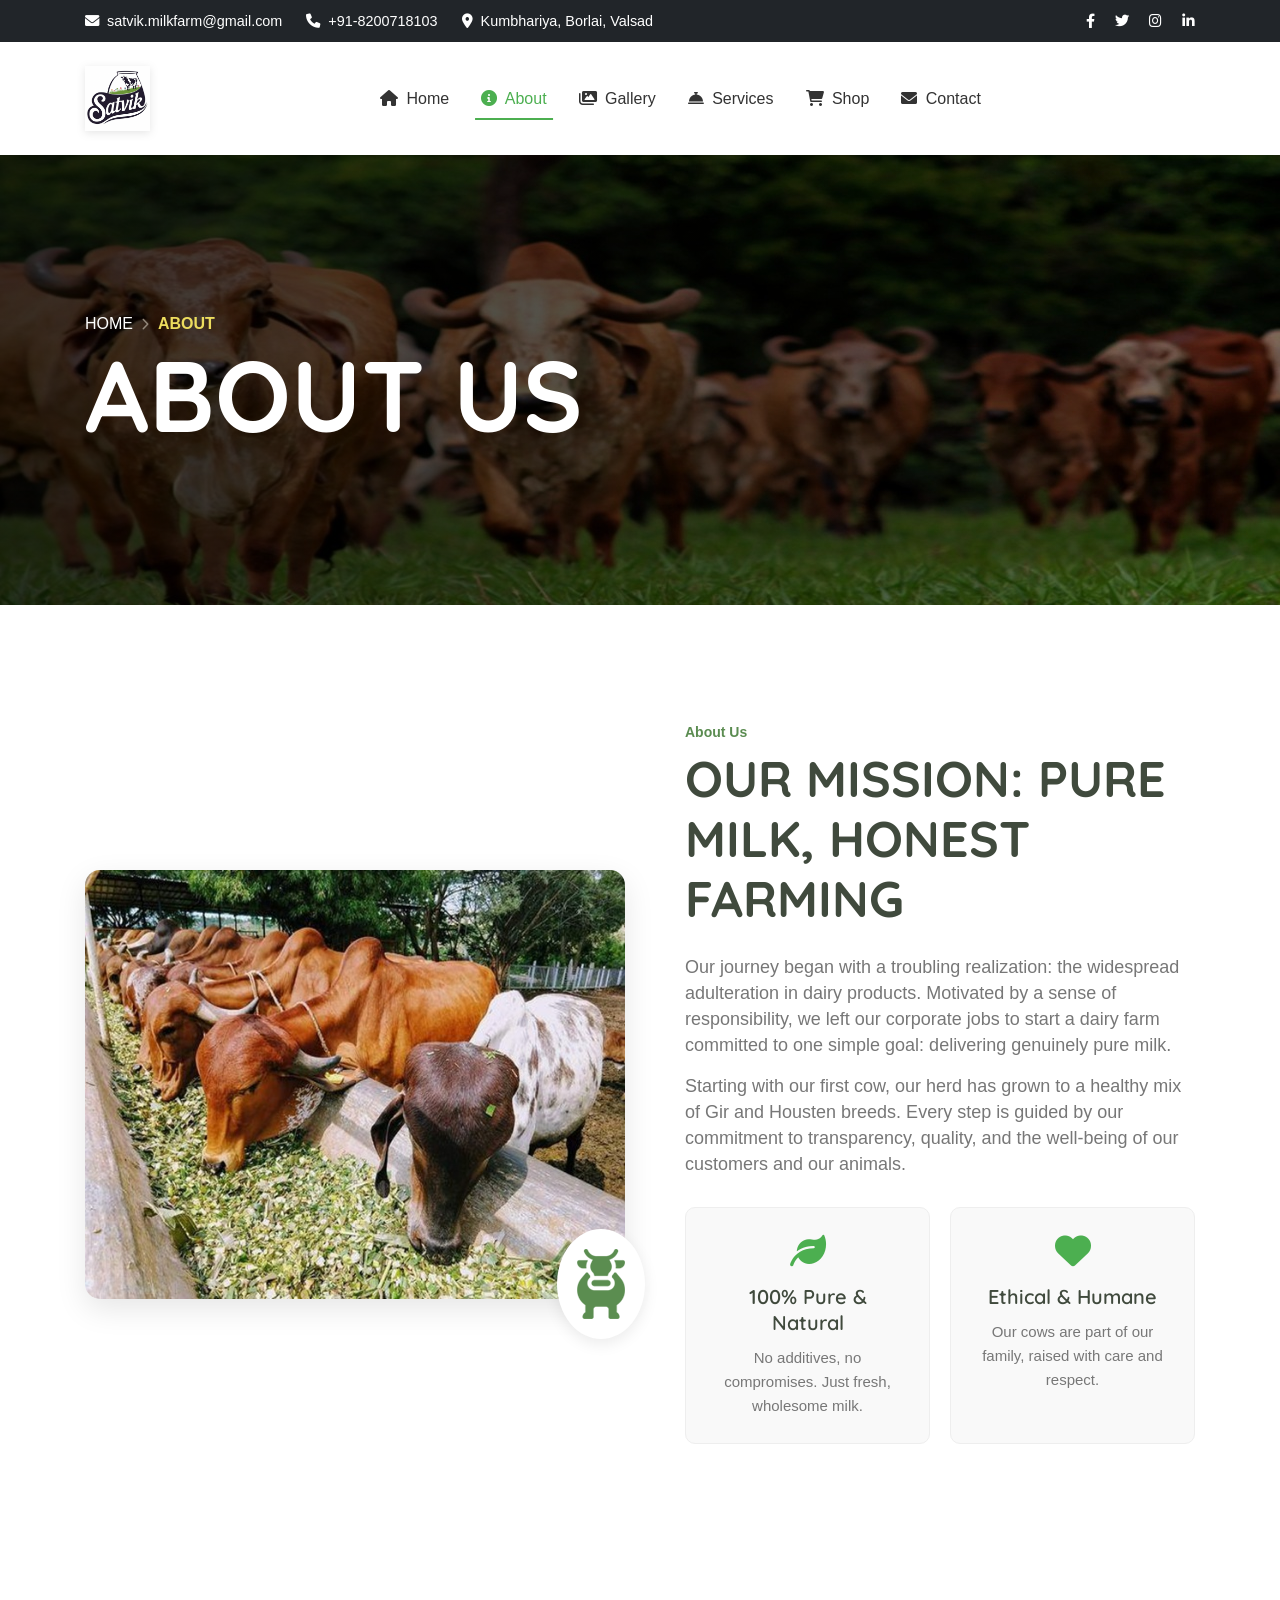
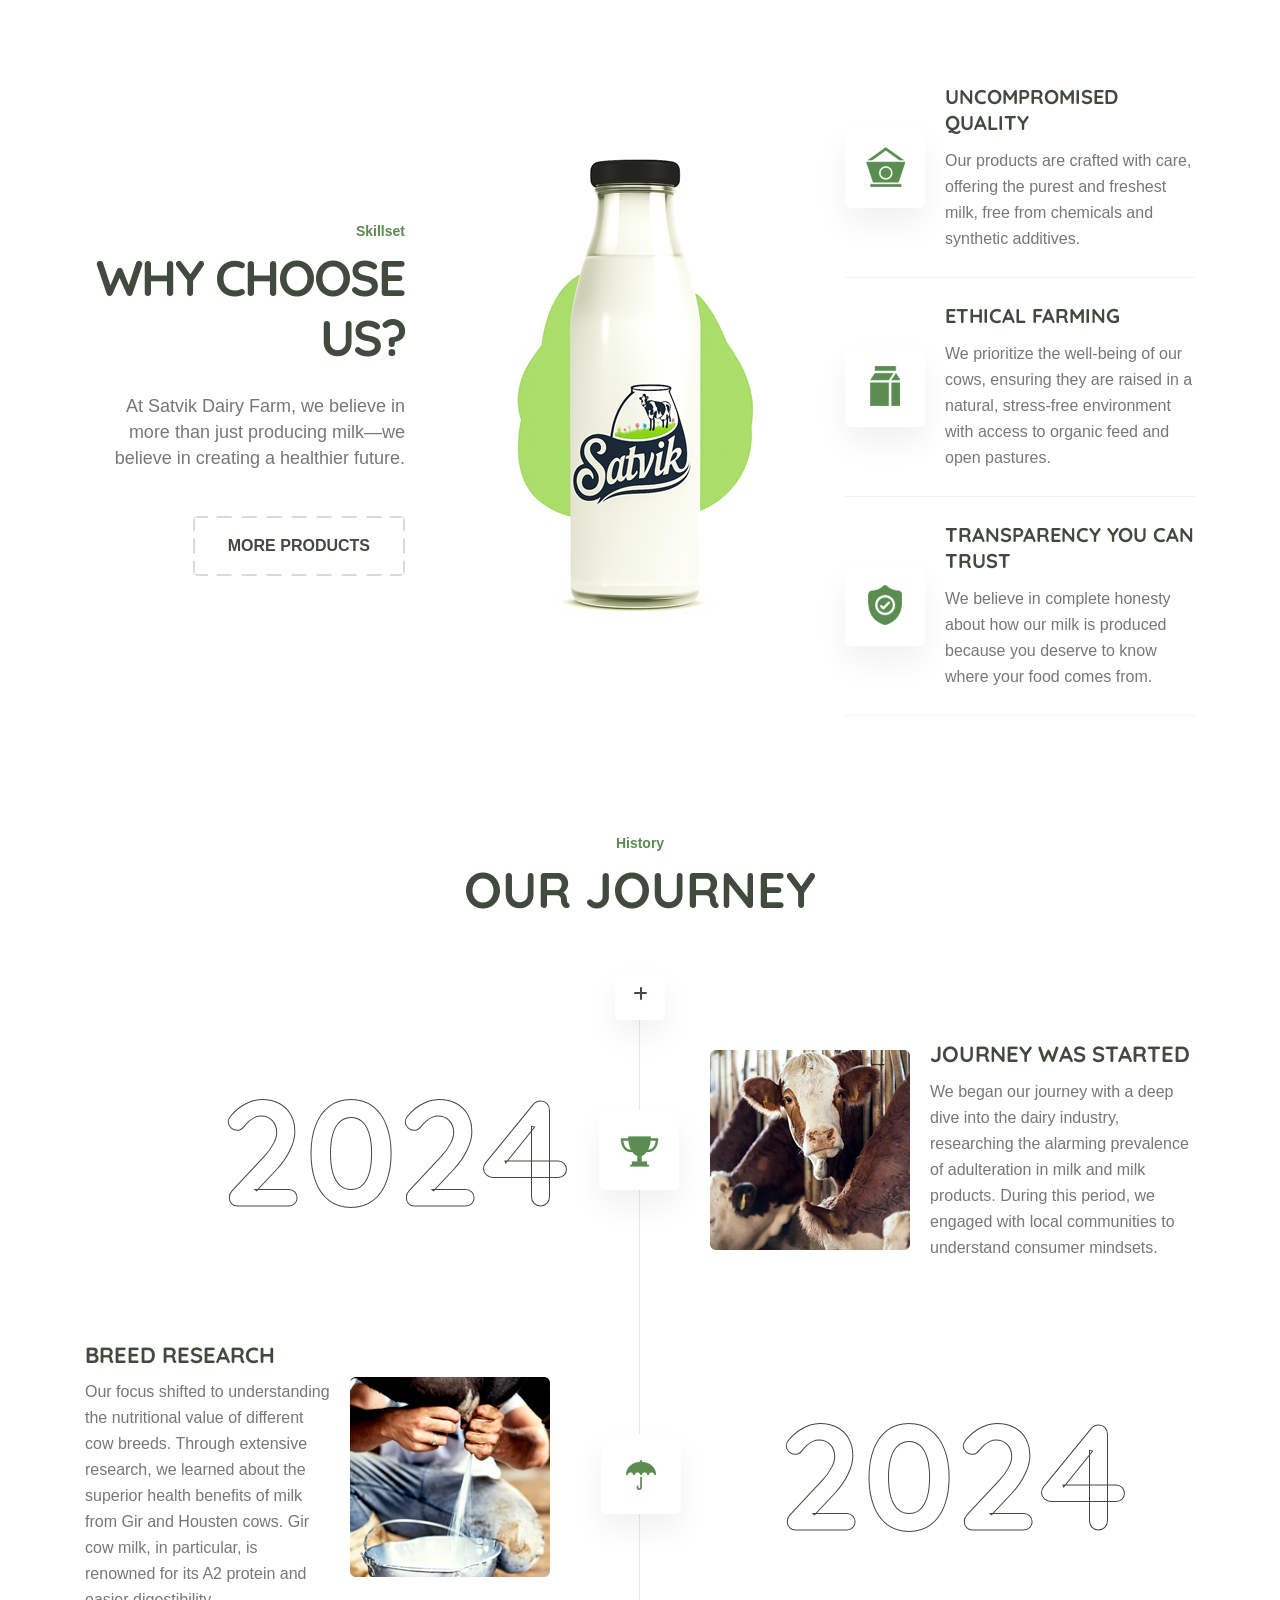
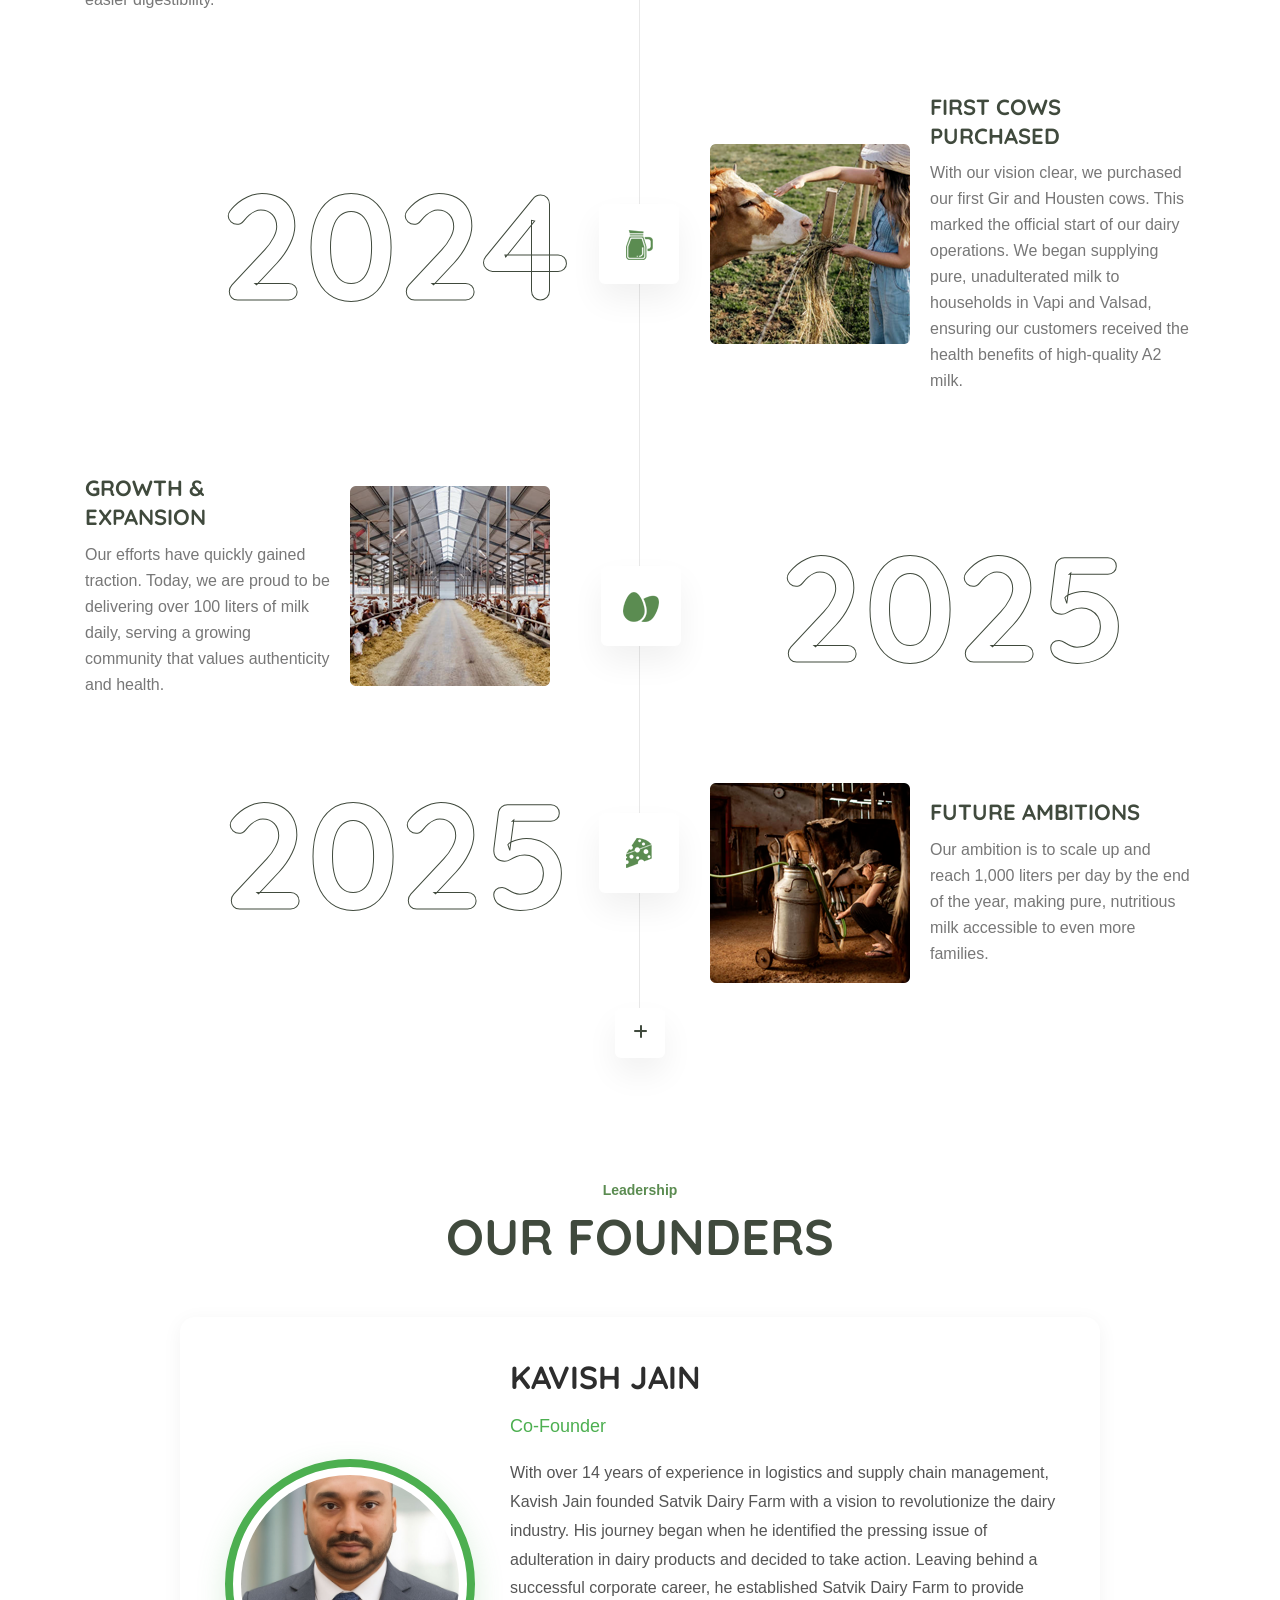
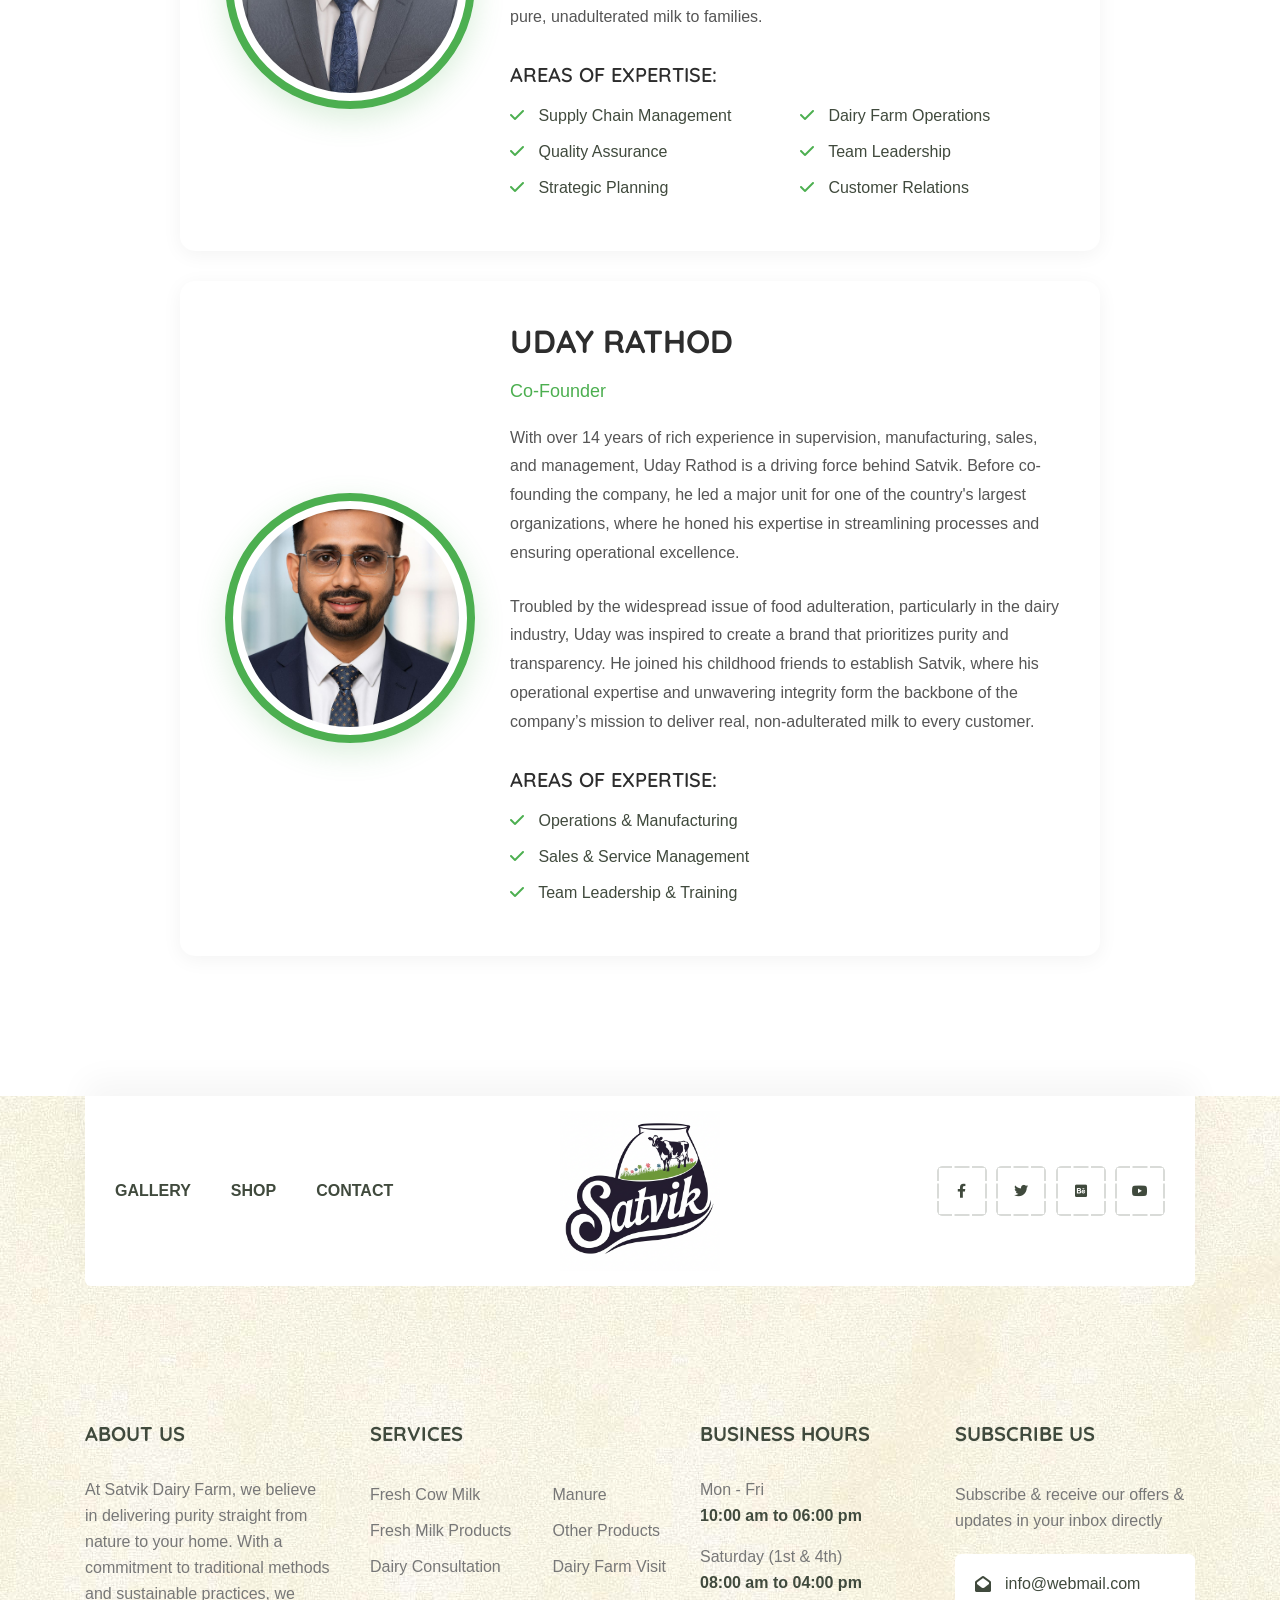
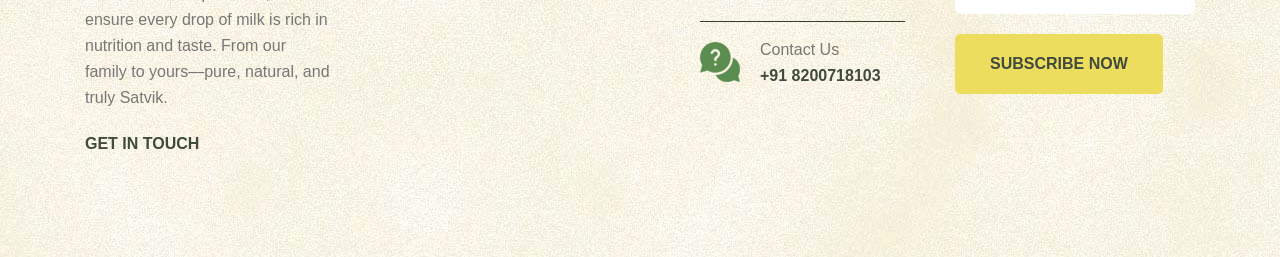
==== about.html @ 643d45fe "changes" ====
<!DOCTYPE html>
<html class="no-js" lang="zxx">
  <head>
    <meta charset="utf-8" />
    <meta http-equiv="x-ua-compatible" content="ie=edge" />
    <title>Dairy Farm HTML5 Template</title>
    <meta name="description" content="" />
    <meta name="viewport" content="width=device-width, initial-scale=1" />
    <!-- Place favicon.ico in the root directory -->
    <link type="image/x-icon" href="assets/img/favicon.png" />
    <!-- CSS here -->
    <link rel="stylesheet" href="assets/css/bootstrap.css" />
    <link rel="stylesheet" href="assets/css/meanmenu.css" />
    <link rel="stylesheet" href="assets/css/animate.css" />
    <link rel="stylesheet" href="assets/css/owl-carousel.css" />
    <link rel="stylesheet" href="assets/css/swiper-bundle.css" />
    <link rel="stylesheet" href="assets/css/backtotop.css" />
    <link rel="stylesheet" href="assets/css/magnific-popup.css" />
    <link rel="stylesheet" href="assets/css/nice-select.css" />
    <link rel="stylesheet" href="assets/css/font-awesome-pro.css" />
    <link rel="stylesheet" href="assets/css/spacing.css" />
    <link rel="stylesheet" href="assets/css/main.css" />
    <link rel="stylesheet" href="assets/css/navbar.css"/>
    <style>
      .bd-about__thumb-wrapper-3 {
        text-align: center;
      }
      .bd-about__thumb-main {
        border-radius: 15px;
        box-shadow: 0 10px 30px rgba(0,0,0,0.1);
        max-width: 100%;
      }
      .bd-about__thumb-shape {
        position: absolute;
        bottom: -40px;
        right: -20px;
        background: #fff;
        padding: 20px;
        border-radius: 50%;
        box-shadow: 0 5px 15px rgba(0,0,0,0.08);
      }
      .bd-about__values {
        margin-top: 30px;
        display: grid;
        grid-template-columns: 1fr 1fr;
        gap: 20px;
      }
      .bd-about__values-item {
        background: #f9f9f9;
        padding: 25px;
        border-radius: 10px;
        text-align: center;
        border: 1px solid #eee;
        transition: all 0.3s ease;
      }
      .bd-about__values-item:hover {
        transform: translateY(-5px);
        box-shadow: 0 8px 25px rgba(0,0,0,0.07);
      }
      .bd-about__values-item i {
        font-size: 36px;
        color: #4caf50;
        margin-bottom: 15px;
      }
      .bd-about__values-item h4 {
        font-size: 20px;
        margin-bottom: 10px;
        text-transform: none;
      }
      .bd-about__values-item p {
        font-size: 15px;
        margin-bottom: 0;
        line-height: 1.6;
      }

      @media (max-width: 767px) {
        .bd-about__thumb-shape {
          display: none;
        }
        .bd-about__values {
          grid-template-columns: 1fr;
        }
      }
    </style>
  </head>
  <body>
    <!--[if lte IE 9]>
      <p class="browserupgrade">
        You are using an <strong>outdated</strong> browser. Please
        <a href="https://browsehappy.com/">upgrade your browser</a> to improve
        your experience and security.
      </p>
    <![endif]-->
    <!-- Preloader start -->
    <div class="preloader">
      <div class="loader rubix-cube">
        <div class="layer layer-1"></div>
        <div class="layer layer-2"></div>
        <div class="layer layer-3 color-1"></div>
        <div class="layer layer-4"></div>
        <div class="layer layer-5"></div>
        <div class="layer layer-6"></div>
        <div class="layer layer-7"></div>
        <div class="layer layer-8"></div>
      </div>
    </div>
    <!-- Preloader end -->
    <!-- Offcanvas area start -->
    <div class="fix">
      <div class="offcanvas__info">
        <div class="offcanvas__wrapper">
          <div class="offcanvas__content">
            <div
              class="offcanvas__top mb-40 d-flex justify-content-between align-items-center"
            >
              <div class="offcanvas__logo logo">
                <a href="index.html">
                  <img src="assets/img/logo/logo-2.png" alt="logo" />
                </a>
              </div>
              <div class="offcanvas__close">
                <button><i class="fal fa-times"></i></button>
              </div>
            </div>
            <div class="offcanvas__search mb-25">
              <form action="#">
                <input type="text" placeholder="What are you searching for?" />
                <button type="submit"><i class="far fa-search"></i></button>
              </form>
            </div>
            <div class="mobile-menu fix mb-40"></div>
            <div class="sidebar__thumb d-none d-lg-block mb-20">
              <div class="row gx-2">
                <!-- ...existing code... -->
              </div>
            </div>
            <div class="offcanvas__contact mt-30 mb-20">
              <h4>Contact Info</h4>
              <ul>
                <li class="d-flex align-items-center">
                  <div class="offcanvas__contact-icon mr-15">
                    <i class="fal fa-map-marker-alt"></i>
                  </div>
                  <div class="offcanvas__contact-text">
                    <a target="_blank">Kumbhariya,Borlai,Valsad</a>
                  </div>
                </li>
                <li class="d-flex align-items-center">
                  <div class="offcanvas__contact-icon mr-15">
                    <i class="far fa-phone"></i>
                  </div>
                  <div class="offcanvas__contact-text">
                    <a href="tel:+91-8200718103">+91-8200718103</a>
                  </div>
                </li>
                <li class="d-flex align-items-center">
                  <div class="offcanvas__contact-icon mr-15">
                    <i class="fal fa-envelope"></i>
                  </div>
                  <div class="offcanvas__contact-text">
                    <a href="tel:+012-345-6789"
                      ><span class="mailto:support@mail.com"
                        >support@mail.com</span
                      ></a
                    >
                  </div>
                </li>
              </ul>
            </div>
            <div class="offcanvas__social">
              <ul>
                <li>
                  <a href="#"><i class="fab fa-facebook-f"></i></a>
                </li>
                <li>
                  <a href="#"><i class="fab fa-twitter"></i></a>
                </li>
                <li>
                  <a href="#"><i class="fab fa-youtube"></i></a>
                </li>
                <li>
                  <a href="#"><i class="fab fa-linkedin"></i></a>
                </li>
              </ul>
            </div>
          </div>
        </div>
      </div>
    </div>
    <div class="offcanvas-overlay"></div>
    <div class="offcanvas-overlay-white"></div>
    <!-- Offcanvas area end -->
    <!-- Cartmini sidebar start -->
    <div class="fix">
      <div class="shoping__sidebar">
        <div class="cartmini__wrapper">
          <div class="cartmini__title">
            <h4>Shopping Cart</h4>
          </div>
          <div class="cartmini__close">
            <button type="button"><i class="fal fa-times"></i></button>
          </div>
          <div class="cartmini__widget">
            <div class="cartmini__inner">
              <ul>
                <!-- ...existing code... -->
              </ul>
            </div>
            <div class="cartmini__checkout">
              <div class="cartmini__checkout-title mb-30">
                <h4>Subtotal:</h4>
                <span>$113.00</span>
              </div>
              <div class="cartmini__checkout-btn">
                <a href="cart.html" class="bd-fill__btn w-100"
                  ><span></span> view cart</a
                >
                <a href="checkout.html" class="bd-fill__btn-2 w-100"
                  ><span></span> checkout</a
                >
              </div>
            </div>
          </div>
        </div>
      </div>
    </div>
    <!-- Cartmini sidebar end -->
    <!-- Added to cart message -->
    <div class="added-to-cart">
      <div class="added-to-cart-content d-flex align-items-center">
        <i class="fa-light fa-check"></i>
        <p>Successfully Added to cart</p>
        <span class="bd-action__item-number cart-count">0</span>
      </div>
    </div>
    <!-- Added to wishlist message -->
    <div class="added-to-wishlist">
      <div class="added-to-cart-content d-flex align-items-center">
        <i class="fa-light fa-check"></i>
        <p>Successfully Added to wishlist</p>
        <span class="bd-action__item-number wishlist-count">0</span>
      </div>
    </div>
    <!-- Add product modal area start -->
    <div class="product__modal modal fade" id="productmodal">
      <div class="modal-dialog modal-dialog-centered">
        <div class="modal-content">
          <div class="product__modal-wrapper p-relative">
            <div class="product__modal-close p-absolute">
              <button data-bs-dismiss="modal">
                <i class="fal fa-times"></i>
              </button>
            </div>
            <div class="product__modal-inner">
              <div class="row">
                <!-- ...existing code... -->
              </div>
            </div>
          </div>
        </div>
      </div>
    </div>
    <!-- Add product modal area end -->
    <!-- Header area start -->
    <header>
      <!-- Top Bar -->
      <div class="top-bar bg-dark text-white py-2 d-none d-lg-block">
        <div class="container">
          <div class="row align-items-center">
            <div class="col-lg-8">
              <div class="d-flex align-items-center">
                <div class="me-4">
                  <a href="mailto:satvik.milkfarm@gmail.com" class="text-white text-decoration-none">
                    <i class="fas fa-envelope me-2"></i>satvik.milkfarm@gmail.com
                  </a>
                </div>
                <div class="me-4">
                  <a href="tel:+91-8200718103" class="text-white text-decoration-none">
                    <i class="fas fa-phone me-2"></i>+91-8200718103
                  </a>
                </div>
                <div>
                  <a href="#" class="text-white text-decoration-none">
                    <i class="fas fa-map-marker-alt me-2"></i>Kumbhariya, Borlai, Valsad
                  </a>
                </div>
              </div>
            </div>
            <div class="col-lg-4">
              <div class="social-links text-end">
                <a href="#" class="text-white me-3"><i class="fab fa-facebook-f"></i></a>
                <a href="#" class="text-white me-3"><i class="fab fa-twitter"></i></a>
                <a href="#" class="text-white me-3"><i class="fab fa-instagram"></i></a>
                <a href="#" class="text-white"><i class="fab fa-linkedin-in"></i></a>
              </div>
            </div>
          </div>
        </div>
      </div>

      <!-- Main Navigation -->
      <nav class="navbar navbar-expand-lg navbar-light bg-white shadow-sm sticky-top py-3">
        <div class="container">
          <a class="navbar-brand" href="index.html">
            <img src="assets/img/logo/logo (1).png" alt="Satvik Dairy" style="height: 65px; filter: drop-shadow(0 2px 4px rgba(0,0,0,0.1));">
          </a>
          
          <button class="navbar-toggler border-0" type="button" data-bs-toggle="collapse" data-bs-target="#navbarNav">
            <i class="fas fa-bars"></i>
          </button>

          <div class="collapse navbar-collapse" id="navbarNav">
            <ul class="navbar-nav mx-auto">
              <li class="nav-item">
                <a class="nav-link" href="index.html">
                  <i class="fas fa-home me-1"></i> Home
                </a>
              </li>
              <li class="nav-item">
                <a class="nav-link active" href="about.html">
                  <i class="fas fa-info-circle me-1"></i> About
                </a>
              </li>
              <li class="nav-item">
                <a class="nav-link" href="gallery.html">
                  <i class="fas fa-images me-1"></i> Gallery
                </a>
              </li>
              <li class="nav-item">
                <a class="nav-link" href="service-details.html">
                  <i class="fas fa-concierge-bell me-1"></i> Services
                </a>
              </li>
              <li class="nav-item">
                <a class="nav-link" href="shop.html">
                  <i class="fas fa-shopping-cart me-1"></i> Shop
                </a>
              </li>
              <li class="nav-item">
                <a class="nav-link" href="contact.html">
                  <i class="fas fa-envelope me-1"></i> Contact
                </a>
              </li>
            </ul>
          </div>
        </div>
      </nav>
    </header>
    <!-- Header area end -->
    <!-- Body main wrapper start -->
    <main>
      <!-- breadcrumb area start -->
      <div
        class="bd-breadcrumb__area include__bg hero__overlay Breadcrumb__height d-flex align-items-center"
        data-background="assets/img/hero/breadcrumb.jpg"
      >
        <div class="container fluid">
          <div class="row">
            <div class="col-xl-12">
              <div class="bd-breadcrumb__menu">
                <nav
                  aria-label="Breadcrumbs"
                  class="breadcrumb-trail breadcrumbs"
                >
                  <ul class="trail-items">
                    <li class="trail-item trail-begin">
                      <span><a href="index.html">Home</a></span>
                    </li>
                    <li class="trail-item trail-end"><span>About</span></li>
                  </ul>
                </nav>
              </div>
              <div class="bd-breadcrumb__title">
                <h2>about us</h2>
              </div>
            </div>
          </div>
        </div>
      </div>
      <!-- breadcrumb area end -->
      <!-- About area start -->
      <section class="bd-about__area pt-120 pb-60">
        <div class="container">
          <div class="row align-items-center wow fadeInUp" data-wow-delay=".3s">
            <div class="col-lg-6">
              <div class="bd-about__thumb-wrapper-3 mb-60 p-relative">
                <img class="bd-about__thumb-main" src="assets/img/about/back.jpg" alt="Our dairy farm">
                <div class="bd-about__thumb-shape">
                  <img src="assets/img/counter/counter-01.png" alt="cow shape">
                </div>
              </div>
            </div>
            <div class="col-lg-6">
              <div class="bd-about__content-box-3 mb-60">
                <div class="bd-section__title-wrapper mb-30">
                  <span class="bd-sub__title">About Us</span>
                  <h2 class="bd-section__title mb-25">Our Mission: Pure Milk, Honest Farming</h2>
                  <p class="bd-section__paragraph">
                    Our journey began with a troubling realization: the widespread adulteration in dairy products. Motivated by a sense of responsibility, we left our corporate jobs to start a dairy farm committed to one simple goal: delivering genuinely pure milk.
                  </p>
                  <p class="bd-section__paragraph">
                    Starting with our first cow, our herd has grown to a healthy mix of Gir and Housten breeds. Every step is guided by our commitment to transparency, quality, and the well-being of our customers and our animals.
                  </p>
                </div>
                <div class="bd-about__values">
                  <div class="bd-about__values-item">
                    <i class="fas fa-leaf"></i>
                    <h4>100% Pure &amp; Natural</h4>
                    <p>No additives, no compromises. Just fresh, wholesome milk.</p>
                  </div>
                  <div class="bd-about__values-item">
                    <i class="fas fa-heart"></i>
                    <h4>Ethical &amp; Humane</h4>
                    <p>Our cows are part of our family, raised with care and respect.</p>
                  </div>
                </div>
              </div>
            </div>
          </div>
        </div>
      </section>
      <!-- About area end -->
      <section class="bd-skill__area pt-120 pb-60">
        <div class="container">
          <div class="row align-items-center">
            <div class="col-xxl-5 col-xl-4 col-lg-6">
              <div class="bd-skill__left text-lg-end mb-60">
                <div class="bd-section__title-wrapper mb-45">
                  <span class="bd-sub__title">Skillset</span>
                  <h2 class="bd-section__title s-2 mb-25">Why Choose Us?</h2>
                  <p class="bd-section__paragraph">
                    At Satvik Dairy Farm, we believe in more than just producing
                    milk—we believe in creating a healthier future.
                  </p>
                </div>
                <div class="bd-skill__btn" style="position: relative;">
                  <a class="bd-theme__btn-4" href="shop.html">more products</a>
                </div>
              </div>
            </div>
            <div class="col-xxl-3 col-xl-4 col-lg-6">
              <div class="bd-skill__image text-center mb-60">
                <img src="assets/img/skill/skill-01.png" alt="skill-image" />
              </div>
            </div>
            <div class="col-xxl-4 col-xl-4 col-lg-6">
              <div class="bd-skill__features mb-60">
                <div class="bd-skill__features-item mb-25">
                  <div class="bd-skill__features-icon">
                    <img src="assets/img/skill/icon-1.png" alt="icon" />
                  </div>
                  <div class="bd-skill__features-content">
                    <h3>Uncompromised Quality</h3>
                    <p>
                      Our products are crafted with care, offering the purest
                      and freshest milk, free from chemicals and synthetic
                      additives.
                    </p>
                  </div>
                </div>
                <div class="bd-skill__features-item mb-25">
                  <div class="bd-skill__features-icon">
                    <img src="assets/img/skill/icon-2.png" alt="icon" />
                  </div>
                  <div class="bd-skill__features-content">
                    <h3>Ethical Farming</h3>
                    <p>
                      We prioritize the well-being of our cows, ensuring they
                      are raised in a natural, stress-free environment with
                      access to organic feed and open pastures.
                    </p>
                  </div>
                </div>
                <div class="bd-skill__features-item mb-25">
                  <div class="bd-skill__features-icon">
                    <img src="assets/img/skill/icon-3.png" alt="icon" />
                  </div>
                  <div class="bd-skill__features-content">
                    <h3>Transparency You Can Trust</h3>
                    <p>
                      We believe in complete honesty about how our milk is
                      produced because you deserve to know where your food comes
                      from.
                    </p>
                  </div>
                </div>
              </div>
            </div>
          </div>
        </div>
      </section>

      <!-- Timeline area start -->
      <section class="bd-timeline__area pb-125">
        <div class="container">
          <div class="row align-items-center">
            <div class="bd-section__title-wrapper text-center mb-50">
              <span class="bd-sub__title">History</span>
              <h2 class="bd-section__title">Our Journey</h2>
            </div>
          </div>
          <div class="row">
            <div class="col-xl-12">
              <div class="bd-timeline__wrapper">
                <div class="bd-timeline__start">
                  <span><i class="fa-solid fa-plus"></i></span>
                </div>
                <div class="bd-timeline__continue">
                  <!-- Timeline Event 1 -->
                  <div class="row timeline__right mb-20">
                    <div class="col-md-6">
                      <div class="bd__timeline-year p-relative mb-60">
                        <div class="bd-timeline__date">
                          <h2>2024</h2>
                          <div class="bd-timeline__icon">
                            <span
                              ><img
                                src="assets/img/timeline/icon-01.png"
                                alt="timeline-icon"
                            /></span>
                          </div>
                        </div>
                      </div>
                    </div>
                    <div class="col-md-6">
                      <div class="bd-timeline__box mb-60">
                        <div class="bd-timeline__inner">
                          <div class="bd-timeline___thumb">
                            <img
                              src="assets/img/timeline/timeline-01.png"
                              alt="Timeline Event 2024"
                            />
                          </div>
                          <div class="bd-timeline__content">
                            <h3>Journey Was Started</h3>
                            <p>
                              We began our journey with a deep dive into the
                              dairy industry, researching the alarming
                              prevalence of adulteration in milk and milk
                              products. During this period, we engaged with
                              local communities to understand consumer mindsets.
                            </p>
                          </div>
                        </div>
                      </div>
                    </div>
                  </div>
                  <!-- Timeline Event 2 -->
                  <div class="row align-items-center timeline__left mb-20">
                    <div class="col-md-6">
                      <div class="bd-timeline__box mb-60">
                        <div class="bd-timeline__inner">
                          <div class="bd-timeline___thumb">
                            <img
                              src="assets/img/timeline/timeline-02.png"
                              alt="Timeline Event 2000"
                            />
                          </div>
                          <div class="bd-timeline__content">
                            <h3>Breed Research</h3>
                            <p>
                              Our focus shifted to understanding the nutritional
                              value of different cow breeds. Through extensive
                              research, we learned about the superior health
                              benefits of milk from Gir and Housten cows. Gir
                              cow milk, in particular, is renowned for its A2
                              protein and easier digestibility.
                            </p>
                          </div>
                        </div>
                      </div>
                    </div>
                    <div class="col-md-6">
                      <div class="bd__timeline-year year-2 p-relative">
                        <div class="bd-timeline__date">
                          <h2>2024</h2>
                          <div class="bd-timeline__icon">
                            <span
                              ><img
                                src="assets/img/timeline/icon-02.png"
                                alt="timeline-icon"
                            /></span>
                          </div>
                        </div>
                      </div>
                    </div>
                  </div>
                  <!-- Timeline Event 3 -->
                  <div class="row timeline__right mb-20">
                    <div class="col-md-6">
                      <div class="bd__timeline-year p-relative mb-60">
                        <div class="bd-timeline__date">
                          <h2>2024</h2>
                          <div class="bd-timeline__icon">
                            <span
                              ><img
                                src="assets/img/timeline/icon-03.png"
                                alt="timeline-icon"
                            /></span>
                          </div>
                        </div>
                      </div>
                    </div>
                    <div class="col-md-6">
                      <div class="bd-timeline__box mb-60">
                        <div class="bd-timeline__inner">
                          <div class="bd-timeline___thumb">
                            <img
                              src="assets/img/timeline/timeline-03.png"
                              alt="Timeline Event 2012"
                            />
                          </div>
                          <div class="bd-timeline__content">
                            <h3>First Cows Purchased</h3>
                            <p>
                              With our vision clear, we purchased our first Gir
                              and Housten cows. This marked the official start
                              of our dairy operations. We began supplying pure,
                              unadulterated milk to households in Vapi and
                              Valsad, ensuring our customers received the health
                              benefits of high-quality A2 milk.
                            </p>
                          </div>
                        </div>
                      </div>
                    </div>
                  </div>
                  <!-- Timeline Event 4 -->
                  <div class="row align-items-center timeline__left mb-20">
                    <div class="col-md-6">
                      <div class="bd-timeline__box mb-60">
                        <div class="bd-timeline__inner">
                          <div class="bd-timeline___thumb">
                            <img
                              src="assets/img/timeline/timeline-04.png"
                              alt="Timeline Event 2018"
                            />
                          </div>
                          <div class="bd-timeline__content">
                            <h3>Growth & Expansion</h3>
                            <p>
                              Our efforts have quickly gained traction. Today,
                              we are proud to be delivering over 100 liters of
                              milk daily, serving a growing community that
                              values authenticity and health.
                            </p>
                          </div>
                        </div>
                      </div>
                    </div>
                    <div class="col-md-6">
                      <div class="bd__timeline-year p-relative year-3">
                        <div class="bd-timeline__date">
                          <h2>2025</h2>
                          <div class="bd-timeline__icon">
                            <span
                              ><img
                                src="assets/img/timeline/icon-04.png"
                                alt="timeline-icon"
                            /></span>
                          </div>
                        </div>
                      </div>
                    </div>
                  </div>
                  <!-- Timeline Event 5 -->
                  <div class="row timeline__right">
                    <div class="col-md-6">
                      <div class="bd__timeline-year p-relative mb-60">
                        <div class="bd-timeline__date">
                          <h2>2025</h2>
                          <div class="bd-timeline__icon">
                            <span
                              ><img
                                src="assets/img/timeline/icon-05.png"
                                alt="timeline-icon"
                            /></span>
                          </div>
                        </div>
                      </div>
                    </div>
                    <div class="col-md-6">
                      <div class="bd-timeline__box">
                        <div class="bd-timeline__inner">
                          <div class="bd-timeline___thumb">
                            <img
                              src="assets/img/timeline/timeline-05.png"
                              alt="Timeline Event 2022"
                            />
                          </div>
                          <div class="bd-timeline__content">
                            <h3>Future Ambitions</h3>
                            <p>
                              Our ambition is to scale up and reach 1,000 liters
                              per day by the end of the year, making pure,
                              nutritious milk accessible to even more families.
                            </p>
                          </div>
                        </div>
                      </div>
                    </div>
                  </div>
                </div>
                <div class="bd-timeline__start">
                  <span><i class="fa-solid fa-plus"></i></span>
                </div>
              </div>
            </div>
          </div>
        </div>
      </section>
      <!-- Timeline area end -->
      <!-- Founder Section Start -->
      <section class="bd-founder__area pb-90">
        <div class="container">
          <div class="row justify-content-center">
            <div class="col-12">
              <div class="bd-section__title-wrapper text-center mb-50">
                <span class="bd-sub__title">Leadership</span>
                <h2 class="bd-section__title">Our Founders</h2>
              </div>
            </div>
          </div>
          <div class="row justify-content-center">
            <div class="col-xl-10">
              <div
                class="bd-founder__wrapper"
                style="
                  background: #fff;
                  border-radius: 15px;
                  box-shadow: 0 4px 20px rgba(0, 0, 0, 0.05);
                  padding: 40px;
                  margin-bottom: 30px;
                "
              >
                <div class="row align-items-center">
                  <div class="col-lg-4 text-center mb-4 mb-lg-0">
                    <div class="bd-founder__image">
                      <img
                        src="assets/img/team/owner1.jpg"
                        alt="Founder Kavish Jain"
                        style="
                          width: 250px;
                          height: 250px;
                          object-fit: cover;
                          border-radius: 50%;
                          border: 8px solid #4caf50;
                          box-shadow: 0 10px 30px rgba(76, 175, 80, 0.2);
                          padding: 8px;
                        "
                      />
                    </div>
                  </div>
                  <div class="col-lg-8">
                    <div class="bd-founder__content">
                      <h3
                        style="
                          font-size: 32px;
                          font-weight: 700;
                          color: #2d2d2d;
                          margin-bottom: 15px;
                        "
                      >
                        Kavish Jain
                      </h3>
                      <span
                        style="
                          display: block;
                          font-size: 18px;
                          color: #4caf50;
                          margin-bottom: 20px;
                        "
                        >Co-Founder</span
                      >
                      <p
                        style="
                          font-size: 16px;
                          line-height: 1.8;
                          color: #555;
                          margin-bottom: 25px;
                        "
                      >
                        With over 14 years of experience in logistics and supply
                        chain management, Kavish Jain founded Satvik Dairy Farm
                        with a vision to revolutionize the dairy industry. His
                        journey began when he identified the pressing issue of
                        adulteration in dairy products and decided to take
                        action. Leaving behind a successful corporate career, he
                        established Satvik Dairy Farm to provide pure,
                        unadulterated milk to families.
                      </p>
                      <div
                        class="bd-founder__expertise"
                        style="margin-top: 30px"
                      >
                        <h4
                          style="
                            font-size: 20px;
                            color: #2d2d2d;
                            margin-bottom: 15px;
                          "
                        >
                          Areas of Expertise:
                        </h4>
                        <div class="row">
                          <div class="col-sm-6">
                            <ul style="list-style: none; padding: 0">
                              <li style="margin-bottom: 10px">
                                <i
                                  class="fas fa-check"
                                  style="color: #4caf50; margin-right: 10px"
                                ></i>
                                Supply Chain Management
                              </li>
                              <li style="margin-bottom: 10px">
                                <i
                                  class="fas fa-check"
                                  style="color: #4caf50; margin-right: 10px"
                                ></i>
                                Quality Assurance
                              </li>
                              <li style="margin-bottom: 10px">
                                <i
                                  class="fas fa-check"
                                  style="color: #4caf50; margin-right: 10px"
                                ></i>
                                Strategic Planning
                              </li>
                            </ul>
                          </div>
                          <div class="col-sm-6">
                            <ul style="list-style: none; padding: 0">
                              <li style="margin-bottom: 10px">
                                <i
                                  class="fas fa-check"
                                  style="color: #4caf50; margin-right: 10px"
                                ></i>
                                Dairy Farm Operations
                              </li>
                              <li style="margin-bottom: 10px">
                                <i
                                  class="fas fa-check"
                                  style="color: #4caf50; margin-right: 10px"
                                ></i>
                                Team Leadership
                              </li>
                              <li style="margin-bottom: 10px">
                                <i
                                  class="fas fa-check"
                                  style="color: #4caf50; margin-right: 10px"
                                ></i>
                                Customer Relations
                              </li>
                            </ul>
                          </div>
                        </div>
                      </div>
                    </div>
                  </div>
                </div>
              </div>
              <div
                class="bd-founder__wrapper"
                style="
                  background: #fff;
                  border-radius: 15px;
                  box-shadow: 0 4px 20px rgba(0, 0, 0, 0.05);
                  padding: 40px;
                  margin-bottom: 30px;
                "
              >
                <div class="row align-items-center">
                  <div class="col-lg-4 text-center mb-4 mb-lg-0">
                    <div class="bd-founder__image">
                      <img
                        src="assets/img/team/owner2.jpg"
                        alt="Founder Uday Rathod"
                        style="
                          width: 250px;
                          height: 250px;
                          object-fit: cover;
                          border-radius: 50%;
                          border: 8px solid #4caf50;
                          box-shadow: 0 10px 30px rgba(76, 175, 80, 0.2);
                          padding: 8px;
                        "
                      />
                    </div>
                  </div>
                  <div class="col-lg-8">
                    <div class="bd-founder__content">
                      <h3
                        style="
                          font-size: 32px;
                          font-weight: 700;
                          color: #2d2d2d;
                          margin-bottom: 15px;
                        "
                      >
                        Uday Rathod
                      </h3>
                      <span
                        style="
                          display: block;
                          font-size: 18px;
                          color: #4caf50;
                          margin-bottom: 20px;
                        "
                        >Co-Founder</span
                      >
                      <p
                        style="
                          font-size: 16px;
                          line-height: 1.8;
                          color: #555;
                          margin-bottom: 25px;
                        "
                      >
                        With over 14 years of rich experience in supervision,
                        manufacturing, sales, and management, Uday Rathod is a
                        driving force behind Satvik. Before co-founding the
                        company, he led a major unit for one of the country's
                        largest organizations, where he honed his expertise in
                        streamlining processes and ensuring operational
                        excellence.
                      </p>
                      <p
                        style="
                          font-size: 16px;
                          line-height: 1.8;
                          color: #555;
                        "
                      >
                        Troubled by the widespread issue of food adulteration,
                        particularly in the dairy industry, Uday was inspired to
                        create a brand that prioritizes purity and transparency.
                        He joined his childhood friends to establish Satvik,
                        where his operational expertise and unwavering integrity
                        form the backbone of the company’s mission to deliver
                        real, non-adulterated milk to every customer.
                      </p>
                      <div
                        class="bd-founder__expertise"
                        style="margin-top: 30px"
                      >
                        <h4
                          style="
                            font-size: 20px;
                            color: #2d2d2d;
                            margin-bottom: 15px;
                          "
                        >
                          Areas of Expertise:
                        </h4>
                        <div class="row">
                          <div class="col-sm-6">
                            <ul style="list-style: none; padding: 0">
                              <li style="margin-bottom: 10px">
                                <i
                                  class="fas fa-check"
                                  style="color: #4caf50; margin-right: 10px"
                                ></i>
                                Operations & Manufacturing
                              </li>
                              <li style="margin-bottom: 10px">
                                <i
                                  class="fas fa-check"
                                  style="color: #4caf50; margin-right: 10px"
                                ></i>
                                Sales & Service Management
                              </li>
                              <li style="margin-bottom: 10px">
                                <i
                                  class="fas fa-check"
                                  style="color: #4caf50; margin-right: 10px"
                                ></i>
                                Team Leadership & Training
                              </li>
                            </ul>
                          </div>
                        </div>
                      </div>
                    </div>
                  </div>
                </div>
              </div>
             
          </div>
        </div>
      </section>
      <!-- Founder Section End -->
    </main>
    <!-- Body main wrapper end -->
    <!-- Footer area start -->
    <footer>
      <section
        class="bd-footer__area p-relative"
        data-background="assets/img/bg/section-bg.jpg"
      >
        <div class="footer__style-2">
          <div class="bd-footer__top">
            <div class="container">
              <div class="bd-footer__top-main white-bg">
                <div class="row align-items-center">
                  <div class="col-xl-4 col-lg-4 col-md-6">
                    <div class="bd-footer__top-link">
                      <ul>
                         <li><a href="gallery.html">Gallery</a></li> 
                         <li><a href="shop.html">Shop</a></li>
                        
                        <li><a href="contact.html">Contact</a></li>
                      </ul>
                    </div>
                  </div>
                  <div class="col-xl-4 col-lg-4 col-md-6 d-none d-lg-block">
                    <div class="bd-footer__logo p-relative">
                      <a href="index.html">
                        <img
                          class="bd-footer__top-logo"
                          src="assets/img/logo/logo (1).png"
                          alt="logo"
                          style="
                            max-width: 160px;
                            height: auto;
                            display: block;
                            margin: 0 auto;
                          "
                        />
                      </a>
                    </div>
                  </div>
                  <div class="col-xl-4 col-lg-4 col-md-6">
                    <div
                      class="bd-footer__top-social text-md-end d-none d-md-block"
                    >
                      <a href="#"><i class="fa-brands fa-facebook-f"></i></a>
                      <a href="#"><i class="fa-brands fa-twitter"></i></a>
                      <a href="#"
                        ><i class="fa-brands fa-behance-square"></i
                      ></a>
                      <a href="#"><i class="fa-brands fa-youtube"></i></a>
                    </div>
                  </div>
                </div>
              </div>
            </div>
          </div>
          <div class="bd-footer__main">
            <div class="container">
              <div class="row">
                <div class="col-xl-3 col-lg-4 col-md-6">
                  <div class="bd-footer__widget footer-col-1 mb-50">
                    <div class="bd-footer__title">
                      <h4>About Us</h4>
                    </div>
                    <div class="bd-footer__paragraph">
                      <p>
                        At Satvik Dairy Farm, we believe in delivering purity
                        straight from nature to your home. With a commitment to
                        traditional methods and sustainable practices, we ensure
                        every drop of milk is rich in nutrition and taste. From
                        our family to yours—pure, natural, and truly Satvik.
                      </p>
                      <div class="bd-link__btn">
                        <a href="contact.html">Get in Touch</a>
                      </div>
                    </div>
                  </div>
                </div>
                <div class="col-xl-3 col-lg-4 col-md-6">
                  <div class="bd-footer__widget footer-col-2 mb-50">
                    <div class="bd-footer__title">
                      <h4>Services</h4>
                    </div>
                    <div class="bd-footer__link">
                      <ul>
                        <li><a href="#">Fresh Cow Milk</a></li>
                        <li><a href="#">Manure</a></li>
                        <li><a href="#">Fresh Milk Products</a></li>
                        <li><a href="#">Other Products</a></li>
                        <li><a href="#">Dairy Consultation</a></li>
                        <li><a href="#">Dairy Farm Visit</a></li>
                      </ul>
                    </div>
                  </div>
                </div>
                <div class="col-xl-3 col-lg-4 col-md-6">
                  <div class="bd-footer__widget footer-col-3 mb-50">
                    <div class="bd-footer__title">
                      <h4>Business Hours</h4>
                    </div>
                    <div class="bd-footer__contact">
                      <div class="bd-footer__contact-item">
                        <span>Mon - Fri</span>
                        <p class="mb-20">10:00 am to 06:00 pm</p>
                      </div>
                      <div class="bd-footer__contact-item">
                        <span>Saturday (1st & 4th)</span>
                        <p class="mb-25">08:00 am to 04:00 pm</p>
                      </div>
                      <div class="bd-footer__support">
                        <div class="bd-footer__support-inner">
                          <div class="bd-footer__support-icon">
                            <img
                              src="assets/img/icon/footer-text-2.png"
                              alt="footer-text"
                            />
                          </div>
                          <div class="bd-footer__support-title">
                            <span>Contact Us</span>
                            <a href="tel:+91-8200718103">+91 8200718103</a>
                          </div>
                        </div>
                      </div>
                    </div>
                  </div>
                </div>
                <div class="col-xl-3 col-lg-8 col-md-6">
                  <div class="bd-footer__widget footer-col-4 mb-50">
                    <div class="bd-footer__title">
                      <h4>Subscribe Us</h4>
                    </div>
                    <div class="bd-footer__subcribe">
                      <p>
                        Subscribe & receive our offers & updates in your inbox
                        directly
                      </p>
                      <form action="#">
                        <div class="bd-footer__input p-relative mb-20">
                          <input type="text" placeholder="info@webmail.com" />
                          <i class="fa-solid fa-envelope-open"></i>
                        </div>
                        <button class="bd-theme__btn-3">Subscribe Now</button>
                      </form>
                    </div>
                  </div>
                </div>
              </div>
            </div>
          </div>
        </div>
      </section>
    </footer>
    <!-- Footer area end -->
    <!-- Back to top start -->
    <div class="progress-wrap">
      <svg
        class="progress-circle svg-content"
        width="100%"
        height="100%"
        viewBox="-1 -1 102 102"
      >
        <path d="M50,1 a49,49 0 0,1 0,98 a49,49 0 0,1 0,-98" />
      </svg>
    </div>
    <!-- Back to top end -->
    <!-- JS here -->
    <script src="assets/js/vendor/jquery.js"></script>
    <script src="assets/js/vendor/waypoints.js"></script>
    <script src="assets/js/bootstrap-bundle.js"></script>
    <script src="assets/js/meanmenu.js"></script>
    <script src="assets/js/swiper-bundle.js"></script>
    <script src="assets/js/owl-carousel.js"></script>
    <script src="assets/js/magnific-popup.js"></script>
    <script src="assets/js/parallax.js"></script>
    <script src="assets/js/backtotop.js"></script>
    <script src="assets/js/nice-select.js"></script>
    <script src="assets/js/counterup.js"></script>
    <script src="assets/js/wow.js"></script>
    <script src="assets/js/isotope-pkgd.js"></script>
    <script src="assets/js/imagesloaded-pkgd.js"></script>
    <script src="assets/js/ajax-form.js"></script>
    <script src="assets/js/main.js"></script>
  </body>
</html>
---- assets/css/owl-carousel.css ----
/**
 * Owl Carousel v2.2.1
 * Copyright 2013-2017 David Deutsch
 * Licensed under  ()
 */
.owl-carousel,.owl-carousel .owl-item{-webkit-tap-highlight-color:transparent;position:relative}.owl-carousel{display:none;width:100%;z-index:1}.owl-carousel .owl-stage{position:relative;-ms-touch-action:pan-Y;-moz-backface-visibility:hidden}.owl-carousel .owl-stage:after{content:".";display:block;clear:both;visibility:hidden;line-height:0;height:0}.owl-carousel .owl-stage-outer{position:relative;overflow:hidden;-webkit-transform:translate3d(0,0,0)}.owl-carousel .owl-item,.owl-carousel .owl-wrapper{-webkit-backface-visibility:hidden;-moz-backface-visibility:hidden;-ms-backface-visibility:hidden;-webkit-transform:translate3d(0,0,0);-moz-transform:translate3d(0,0,0);-ms-transform:translate3d(0,0,0)}.owl-carousel .owl-item{min-height:1px;float:left;-webkit-backface-visibility:hidden;-webkit-touch-callout:none}.owl-carousel .owl-item img{display:block;width:100%}.owl-carousel .owl-dots.disabled,.owl-carousel .owl-nav.disabled{display:none}.no-js .owl-carousel,.owl-carousel.owl-loaded{display:block}.owl-carousel .owl-dot,.owl-carousel .owl-nav .owl-next,.owl-carousel .owl-nav .owl-prev{cursor:pointer;cursor:hand;-webkit-user-select:none;-khtml-user-select:none;-moz-user-select:none;-ms-user-select:none;user-select:none}.owl-carousel.owl-loading{opacity:0;display:block}.owl-carousel.owl-hidden{opacity:0}.owl-carousel.owl-refresh .owl-item{visibility:hidden}.owl-carousel.owl-drag .owl-item{-webkit-user-select:none;-moz-user-select:none;-ms-user-select:none;user-select:none}.owl-carousel.owl-grab{cursor:move;cursor:grab}.owl-carousel.owl-rtl{direction:rtl}.owl-carousel.owl-rtl .owl-item{float:right}.owl-carousel .animated{animation-duration:1s;animation-fill-mode:both}.owl-carousel .owl-animated-in{z-index:0}.owl-carousel .owl-animated-out{z-index:1}.owl-carousel .fadeOut{animation-name:fadeOut}@keyframes fadeOut{0%{opacity:1}100%{opacity:0}}.owl-height{transition:height .5s ease-in-out}.owl-carousel .owl-item .owl-lazy{opacity:0;transition:opacity .4s ease}.owl-carousel .owl-item img.owl-lazy{transform-style:preserve-3d}.owl-carousel .owl-video-wrapper{position:relative;height:100%;background:#000}.owl-carousel .owl-video-play-icon{position:absolute;height:80px;width:80px;left:50%;top:50%;margin-left:-40px;margin-top:-40px;background:url(owl.video.play.html) no-repeat;cursor:pointer;z-index:1;-webkit-backface-visibility:hidden;transition:transform .1s ease}.owl-carousel .owl-video-play-icon:hover{-ms-transform:scale(1.3,1.3);transform:scale(1.3,1.3)}.owl-carousel .owl-video-playing .owl-video-play-icon,.owl-carousel .owl-video-playing .owl-video-tn{display:none}.owl-carousel .owl-video-tn{opacity:0;height:100%;background-position:center center;background-repeat:no-repeat;background-size:contain;transition:opacity .4s ease}.owl-carousel .owl-video-frame{position:relative;z-index:1;height:100%;width:100%}
---- assets/css/backtotop.css ----
.progress-wrap {
    position: fixed;
    right: 50px;
    bottom: 50px;
    height: 46px;
    width: 46px;
    cursor: pointer;
    display: block;
    border-radius: 50px;
    box-shadow: inset  0 0 0 2px rgba(95, 58, 252,0.2);
    z-index: 99;
    opacity: 0;
    visibility: hidden;
    transform: translateY(15px);
    -webkit-transition: all 200ms linear;
    transition: all 200ms linear;
  }
  
  .progress-wrap.active-progress {
    opacity: 1;
    visibility: visible;
    transform: translateY(0);
  }
  
  .progress-wrap::after {
    position: absolute;
    content: '\f176';
    font-family: "Font Awesome 5 Pro";
    text-align: center;
    line-height: 46px;
    font-size: 20px;
    color: #5b8c51;
    left: 0;
    top: 0;
    height: 46px;
    width: 46px;
    cursor: pointer;
    display: block;
    z-index: 1;
    -webkit-transition: all 200ms linear;
    transition: all 200ms linear;
  }


  
  .progress-wrap svg path { 
    fill: none; 
  }
  
  .progress-wrap svg.progress-circle path {
    stroke: #5b8c51;
    stroke-width: 4;
    box-sizing:border-box;
    -webkit-transition: all 200ms linear;
    transition: all 200ms linear;
  }
---- assets/css/nice-select.css ----
.nice-select {
	-webkit-tap-highlight-color: transparent;
	background-color: #fff;
	border-radius: 5px;
	border: solid 1px #e8e8e8;
	box-sizing: border-box;
	clear: both;
	cursor: pointer;
	display: block;
	float: left;
	font-family: inherit;
	font-size: 14px;
	font-weight: normal;
	height: 42px;
	line-height: 40px;
	outline: none;
	padding-left: 18px;
	padding-right: 30px;
	position: relative;
	text-align: left !important;
	-webkit-transition: all 0.2s ease-in-out;
	transition: all 0.2s ease-in-out;
	-webkit-user-select: none;
	-moz-user-select: none;
	-ms-user-select: none;
	user-select: none;
	white-space: nowrap;
	width: auto;
}

.nice-select:hover {
	border-color: #dbdbdb;
}

.nice-select:active,
.nice-select.open,
.nice-select:focus {
	border-color: #999;
}

.nice-select:after {
	border-bottom: 2px solid #999;
	border-right: 2px solid #999;
	content: '';
	display: block;
	height: 5px;
	margin-top: -4px;
	pointer-events: none;
	position: absolute;
	right: 12px;
	top: 50%;
	-webkit-transform-origin: 66% 66%;
	-ms-transform-origin: 66% 66%;
	transform-origin: 66% 66%;
	-webkit-transform: rotate(45deg);
	-ms-transform: rotate(45deg);
	transform: rotate(45deg);
	-webkit-transition: all 0.15s ease-in-out;
	transition: all 0.15s ease-in-out;
	width: 5px;
}

.nice-select.open:after {
	-webkit-transform: rotate(-135deg);
	-ms-transform: rotate(-135deg);
	transform: rotate(-135deg);
}

.nice-select.open .list {
	opacity: 1;
	pointer-events: auto;
	-webkit-transform: scale(1) translateY(0);
	-ms-transform: scale(1) translateY(0);
	transform: scale(1) translateY(0);
}

.nice-select.disabled {
	border-color: #ededed;
	color: #999;
	pointer-events: none;
}

.nice-select.disabled:after {
	border-color: #cccccc;
}

.nice-select.wide {
	width: 100%;
}

.nice-select.wide .list {
	left: 0 !important;
	right: 0 !important;
}

.nice-select.right {
	float: right;
}

.nice-select.right .list {
	left: auto;
	right: 0;
}

.nice-select.small {
	font-size: 12px;
	height: 36px;
	line-height: 34px;
}

.nice-select.small:after {
	height: 4px;
	width: 4px;
}

.nice-select.small .option {
	line-height: 34px;
	min-height: 34px;
}

.nice-select .list {
	background-color: #fff;
	border-radius: 5px;
	box-shadow: 0 0 0 1px rgba(68, 68, 68, 0.11);
	box-sizing: border-box;
	margin-top: 4px;
	opacity: 0;
	overflow: hidden;
	padding: 0;
	pointer-events: none;
	position: absolute;
	top: 100%;
	left: 0;
	-webkit-transform-origin: 50% 0;
	-ms-transform-origin: 50% 0;
	transform-origin: 50% 0;
	-webkit-transform: scale(0.75) translateY(-21px);
	-ms-transform: scale(0.75) translateY(-21px);
	transform: scale(0.75) translateY(-21px);
	-webkit-transition: all 0.2s cubic-bezier(0.5, 0, 0, 1.25), opacity 0.15s ease-out;
	transition: all 0.2s cubic-bezier(0.5, 0, 0, 1.25), opacity 0.15s ease-out;
	z-index: 9;
}


.nice-select .option {
	cursor: pointer;
	font-weight: 400;
	line-height: 40px;
	list-style: none;
	min-height: 40px;
	outline: none;
	padding-left: 18px;
	padding-right: 29px;
	text-align: left;
	-webkit-transition: all 0.2s;
	transition: all 0.2s;
}



.nice-select .option.selected {
	font-weight: bold;
}

.nice-select .option.disabled {
	background-color: transparent;
	color: #999;
	cursor: default;
}

.no-csspointerevents .nice-select .list {
	display: none;
}

.no-csspointerevents .nice-select.open .list {
	display: block;
}
---- assets/css/spacing.css ----
.mt-5{margin-top:5px !important}.mt-10{margin-top:10px}.mt-15{margin-top:15px}.mt-20{margin-top:20px}.mt-25{margin-top:25px}.mt-30{margin-top:30px}.mt-35{margin-top:35px}.mt-40{margin-top:40px}.mt-45{margin-top:45px}.mt-50{margin-top:50px}.mt-55{margin-top:55px}.mt-60{margin-top:60px}.mt-65{margin-top:65px}.mt-70{margin-top:70px}.mt-75{margin-top:75px}.mt-80{margin-top:80px}.mt-85{margin-top:85px}.mt-90{margin-top:90px}.mt-95{margin-top:95px}.mt-100{margin-top:100px}.mt-105{margin-top:105px}.mt-110{margin-top:110px}.mt-115{margin-top:115px}.mt-120{margin-top:120px}.mt-125{margin-top:125px}.mt-130{margin-top:130px}.mt-135{margin-top:135px}.mt-140{margin-top:140px}.mt-145{margin-top:145px}.mt-150{margin-top:150px}.mt-155{margin-top:155px}.mt-160{margin-top:160px}.mt-165{margin-top:165px}.mt-170{margin-top:170px}.mt-175{margin-top:175px}.mt-180{margin-top:180px}.mt-185{margin-top:185px}.mt-190{margin-top:190px}.mt-195{margin-top:195px}.mt-200{margin-top:200px}.mb-5{margin-bottom:5px !important}.mb-10{margin-bottom:10px}.mb-15{margin-bottom:15px}.mb-20{margin-bottom:20px}.mb-25{margin-bottom:25px}.mb-30{margin-bottom:30px}.mb-35{margin-bottom:35px}.mb-40{margin-bottom:40px}.mb-45{margin-bottom:45px}.mb-50{margin-bottom:50px}.mb-55{margin-bottom:55px}.mb-60{margin-bottom:60px}.mb-65{margin-bottom:65px}.mb-70{margin-bottom:70px}.mb-75{margin-bottom:75px}.mb-80{margin-bottom:80px}.mb-85{margin-bottom:85px}.mb-90{margin-bottom:90px}.mb-95{margin-bottom:95px}.mb-100{margin-bottom:100px}.mb-105{margin-bottom:105px}.mb-110{margin-bottom:110px}.mb-115{margin-bottom:115px}.mb-120{margin-bottom:120px}.mb-125{margin-bottom:125px}.mb-130{margin-bottom:130px}.mb-135{margin-bottom:135px}.mb-140{margin-bottom:140px}.mb-145{margin-bottom:145px}.mb-150{margin-bottom:150px}.mb-155{margin-bottom:155px}.mb-160{margin-bottom:160px}.mb-165{margin-bottom:165px}.mb-170{margin-bottom:170px}.mb-175{margin-bottom:175px}.mb-180{margin-bottom:180px}.mb-185{margin-bottom:185px}.mb-190{margin-bottom:190px}.mb-195{margin-bottom:195px}.mb-200{margin-bottom:200px}.ml-5{margin-left:5px}.ml-10{margin-left:10px}.ml-15{margin-left:15px}.ml-20{margin-left:20px}.ml-25{margin-left:25px}.ml-30{margin-left:30px}.ml-35{margin-left:35px}.ml-40{margin-left:40px}.ml-45{margin-left:45px}.ml-50{margin-left:50px}.ml-55{margin-left:55px}.ml-60{margin-left:60px}.ml-65{margin-left:65px}.ml-70{margin-left:70px}.ml-75{margin-left:75px}.ml-80{margin-left:80px}.ml-85{margin-left:85px}.ml-90{margin-left:90px}.ml-95{margin-left:95px}.ml-100{margin-left:100px}.ml-105{margin-left:105px}.ml-110{margin-left:110px}.ml-115{margin-left:115px}.ml-120{margin-left:120px}.ml-125{margin-left:125px}.ml-130{margin-left:130px}.ml-135{margin-left:135px}.ml-140{margin-left:140px}.ml-145{margin-left:145px}.ml-150{margin-left:150px}.ml-155{margin-left:155px}.ml-160{margin-left:160px}.ml-165{margin-left:165px}.ml-170{margin-left:170px}.ml-175{margin-left:175px}.ml-180{margin-left:180px}.ml-185{margin-left:185px}.ml-190{margin-left:190px}.ml-195{margin-left:195px}.ml-200{margin-left:200px}.mr-5{margin-right:5px}.mr-10{margin-right:10px}.mr-15{margin-right:15px}.mr-20{margin-right:20px}.mr-25{margin-right:25px}.mr-30{margin-right:30px}.mr-35{margin-right:35px}.mr-40{margin-right:40px}.mr-45{margin-right:45px}.mr-50{margin-right:50px}.mr-55{margin-right:55px}.mr-60{margin-right:60px}.mr-65{margin-right:65px}.mr-70{margin-right:70px}.mr-75{margin-right:75px}.mr-80{margin-right:80px}.mr-85{margin-right:85px}.mr-90{margin-right:90px}.mr-95{margin-right:95px}.mr-100{margin-right:100px}.mr-105{margin-right:105px}.mr-110{margin-right:110px}.mr-115{margin-right:115px}.mr-120{margin-right:120px}.mr-125{margin-right:125px}.mr-130{margin-right:130px}.mr-135{margin-right:135px}.mr-140{margin-right:140px}.mr-145{margin-right:145px}.mr-150{margin-right:150px}.mr-155{margin-right:155px}.mr-160{margin-right:160px}.mr-165{margin-right:165px}.mr-170{margin-right:170px}.mr-175{margin-right:175px}.mr-180{margin-right:180px}.mr-185{margin-right:185px}.mr-190{margin-right:190px}.mr-195{margin-right:195px}.mr-200{margin-right:200px}.pt-5{padding-top:5px !important}.pt-10{padding-top:10px}.pt-15{padding-top:15px}.pt-20{padding-top:20px}.pt-25{padding-top:25px}.pt-30{padding-top:30px}.pt-35{padding-top:35px}.pt-40{padding-top:40px}.pt-45{padding-top:45px}.pt-50{padding-top:50px}.pt-55{padding-top:55px}.pt-60{padding-top:60px}.pt-65{padding-top:65px}.pt-70{padding-top:70px}.pt-75{padding-top:75px}.pt-80{padding-top:80px}.pt-85{padding-top:85px}.pt-90{padding-top:90px}.pt-95{padding-top:95px}.pt-100{padding-top:100px}.pt-105{padding-top:105px}.pt-110{padding-top:110px}.pt-115{padding-top:115px}.pt-120{padding-top:120px}.pt-125{padding-top:125px}.pt-130{padding-top:130px}.pt-135{padding-top:135px}.pt-140{padding-top:140px}.pt-145{padding-top:145px}.pt-150{padding-top:150px}.pt-155{padding-top:155px}.pt-160{padding-top:160px}.pt-165{padding-top:165px}.pt-170{padding-top:170px}.pt-175{padding-top:175px}.pt-180{padding-top:180px}.pt-185{padding-top:185px}.pt-190{padding-top:190px}.pt-195{padding-top:195px}.pt-200{padding-top:200px}.pb-5{padding-bottom:5px !important}.pb-10{padding-bottom:10px}.pb-15{padding-bottom:15px}.pb-20{padding-bottom:20px}.pb-25{padding-bottom:25px}.pb-30{padding-bottom:30px}.pb-35{padding-bottom:35px}.pb-40{padding-bottom:40px}.pb-45{padding-bottom:45px}.pb-50{padding-bottom:50px}.pb-55{padding-bottom:55px}.pb-60{padding-bottom:60px}.pb-65{padding-bottom:65px}.pb-70{padding-bottom:70px}.pb-75{padding-bottom:75px}.pb-80{padding-bottom:80px}.pb-85{padding-bottom:85px}.pb-90{padding-bottom:90px}.pb-95{padding-bottom:95px}.pb-100{padding-bottom:100px}.pb-105{padding-bottom:105px}.pb-110{padding-bottom:110px}.pb-115{padding-bottom:115px}.pb-120{padding-bottom:120px}.pb-125{padding-bottom:125px}.pb-130{padding-bottom:130px}.pb-135{padding-bottom:135px}.pb-140{padding-bottom:140px}.pb-145{padding-bottom:145px}.pb-150{padding-bottom:150px}.pb-155{padding-bottom:155px}.pb-160{padding-bottom:160px}.pb-165{padding-bottom:165px}.pb-170{padding-bottom:170px}.pb-175{padding-bottom:175px}.pb-180{padding-bottom:180px}.pb-185{padding-bottom:185px}.pb-190{padding-bottom:190px}.pb-195{padding-bottom:195px}.pb-200{padding-bottom:200px}.pl-5{padding-left:5px}.pl-10{padding-left:10px}.pl-15{padding-left:15px}.pl-20{padding-left:20px}.pl-25{padding-left:25px}.pl-30{padding-left:30px}.pl-35{padding-left:35px}.pl-40{padding-left:40px}.pl-45{padding-left:45px}.pl-50{padding-left:50px}.pl-55{padding-left:55px}.pl-60{padding-left:60px}.pl-65{padding-left:65px}.pl-70{padding-left:70px}.pl-75{padding-left:75px}.pl-80{padding-left:80px}.pl-85{padding-left:85px}.pl-90{padding-left:90px}.pl-95{padding-left:95px}.pl-100{padding-left:100px}.pl-105{padding-left:105px}.pl-110{padding-left:110px}.pl-115{padding-left:115px}.pl-120{padding-left:120px}.pl-125{padding-left:125px}.pl-130{padding-left:130px}.pl-135{padding-left:135px}.pl-140{padding-left:140px}.pl-145{padding-left:145px}.pl-150{padding-left:150px}.pl-155{padding-left:155px}.pl-160{padding-left:160px}.pl-165{padding-left:165px}.pl-170{padding-left:170px}.pl-175{padding-left:175px}.pl-180{padding-left:180px}.pl-185{padding-left:185px}.pl-190{padding-left:190px}.pl-195{padding-left:195px}.pl-200{padding-left:200px}.pr-5{padding-right:5px}.pr-10{padding-right:10px}.pr-15{padding-right:15px}.pr-20{padding-right:20px}.pr-25{padding-right:25px}.pr-30{padding-right:30px}.pr-35{padding-right:35px}.pr-40{padding-right:40px}.pr-45{padding-right:45px}.pr-50{padding-right:50px}.pr-55{padding-right:55px}.pr-60{padding-right:60px}.pr-65{padding-right:65px}.pr-70{padding-right:70px}.pr-75{padding-right:75px}.pr-80{padding-right:80px}.pr-85{padding-right:85px}.pr-90{padding-right:90px}.pr-95{padding-right:95px}.pr-100{padding-right:100px}.pr-105{padding-right:105px}.pr-110{padding-right:110px}.pr-115{padding-right:115px}.pr-120{padding-right:120px}.pr-125{padding-right:125px}.pr-130{padding-right:130px}.pr-135{padding-right:135px}.pr-140{padding-right:140px}.pr-145{padding-right:145px}.pr-150{padding-right:150px}.pr-155{padding-right:155px}.pr-160{padding-right:160px}.pr-165{padding-right:165px}.pr-170{padding-right:170px}.pr-175{padding-right:175px}.pr-180{padding-right:180px}.pr-185{padding-right:185px}.pr-190{padding-right:190px}.pr-195{padding-right:195px}.pr-200{padding-right:200px}
---- assets/css/main.css ----
/*-----------------------------------------------------------------------------------

    Theme Name: Dairy Farm & Eco Milk Products HTML5 Template
    Author: Bdevs
    Support: https://www.devsnews.com/support/
    Description: Dairy Farm & Eco Milk Products HTML5 Template
    Version: 1.0
	Developer: Sagor Khan Omi

-----------------------------------------------------------------------------------

/************ TABLE OF CONTENTS ***************

	01. THEME DEFAULT CSS START
  	02. ANIMATION CSS START
	03. BACKGROUND COLOR CSS START
	04. BREAADCRUMB CSS START
	05. BUTTTON CSS START
	06. CAROUSEL CSS START
	07. OFFCANVAS CSS START
	08. OVERLAY CSS START
	09. PRELODER CSS START
	10. SECTION TITLE CSS START
	11. ABOUT CSS START
	12. ACCORDIONG CSS START
	13.	BRAND CSS START
	14.	CONTACT CSS START
	15.	COUNTER CSS START
	16.	CTA CSS START
	17.	ERROR CSS START
	18.	FEATURES CSS START
	19.	FOOTER CSS START
	20.	GALLERY CSS START
	21.	GOOGLE CSS START
	22.	HEADER CSS START
	23.	HERO CSS START
	24.	LOGIN CSS START
	25.	MEAN MENU CSS START
	26.	NEWS CSS START 
	27.	PROCESS  CSS STAR
	28. PRODUCT  CSS START
	29.	SERVICCE CSS START
	30.	SKILL CSS START
	31. TEAM CSS START
	32. TESTIMONIAL CSS START
	33. TIMELINE CSS START
	34. VIDEO CSS START
**********************************************/
/*----------------------------------------*/
/*  01. THEME DEFAULT CSS START
/*----------------------------------------*/
@import url("https://fonts.googleapis.com/css2?family=Quicksand:wght@400;500;600;700&amp;family=Rubik:wght@400;500;600;700&amp;display=swap");
:root {
  /**
  @font family declaration
  */
  --bd-ff-body: 'Rubik', sans-serif;;
  --bd-ff-heading: 'Quicksand', sans-serif;;
  --bd-ff-p: font-family: 'Rubik', sans-serif;;
  --bd-ff-fontawesome: "Font Awesome 6 Pro";
  /**
  @color declaration
  */
  --clr-common-white: #ffffff;
  --clr-common-black: #000;
  --clr-common-placeholder: #c9c9c9;
  --clr-common-placeholder-2: #c4c4c4;
  --clr-common-placeholder-3: #999999;
  --clr-common-heading: #1C1D1B;
  --clr-common-body-text: #404a3d;
  --clr-theme-1: #5b8c51;
  --clr-theme-2: #eddd5e;
  --clr-theme-3: #EEAA36;
  --clr-theme-4: #E66D6D;
  --clr-theme-5: #AF6C1F;
  --clr-text-1: #abb3a9;
  --clr-text-2: #777777;
  --clr-text-3: #707070;
  --clr-text-4: #788175;
  --clr-text-5: #dbdbdb;
  --clr-text-6: #bcbcbc;
  --clr-text-7: #c5cfc2;
  --clr-text-8: #465243;
  --clr-text-9: #899386;
  --clr-text-10: #999999;
  --clr-text-11: #bfbfbf;
  --clr-text-12: #93887b;
  --clr-text-13: #0b3d2c;
  --clr-text-14: #d4d4d4;
  --clr-text-15: #c5c5c5;
  --clr-text-16: #cbcbcb;
  --clr-bg-pyrite-green: #404a3d;
  --clr-bg-grey-1: #f1eedf;
  --clr-bg-grey-2: #f7f7f7;
  --clr-bg-green: #283026;
  --clr-border-1: #e8e8e8;
  --clr-border-2: #e7e7e7;
  --clr-border-3: #343c32;
  --clr-border-4: #515c4e;
  --clr-border-5: #ececec;
  --clr-border-6: #e9e9e9;
  --clr-border-7: #d9dbd8;
  --clr-border-8: #f1f1f1;
  --clr-border-9: #efefef;
  --clr-border-10: #cecdbf;
  --clr-border-11: #f2f2f2;
  --clr-border-12: #cbc8b7;
  --clr-border-13: #ededed;
  --clr-border-14: #eeeeee;
  --clr-border-15: #d0d0d0;
  --clr-border-16: #f1f1f1;
  --clr-border-17: #ededed;
  --clr-border-18: #f4f4f4;
  --clr-border-19: #dedac7;
  --clr-footer-1: #b0b9ae;
  --clr-footer-2: #E5DDD9;
  --clr-footer-3: #E5DDD9;
  --clr-footer-4: #cddfc9;
  --clr-footer-5: #7b8479;
  /**
  @font weight declaration
  */
  --bd-fw-normal: normal;
  --bd-fw-elight: 200;
  --bd-fw-light: 300;
  --bd-fw-regular: 400;
  --bd-fw-medium: 500;
  --bd-fw-sbold: 600;
  --bd-fw-bold: 700;
  --bd-fw-ebold: 800;
  --bd-fw-black: 900;
  /**
  @font size declaration
  */
  --bd-fs-body: 16px;
  --bd-fs-p: 16px;
  --bd-fs-h1: 60px;
  --bd-fs-h2: 50px;
  --bd-fs-h3: 24px;
  --bd-fs-h4: 20px;
  --bd-fs-h5: 16px;
  --bd-fs-h6: 14px;
}

* {
  margin: 0;
  padding: 0;
  box-sizing: border-box;
}

/*---------------------------------
    Typography css start 
---------------------------------*/
body {
  font-family: var(--bd-ff-body);
  font-size: var(--bd-fs-body);
  font-weight: normal;
  color: var(--clr-common-body-text);
  line-height: 26px;
}

a {
  text-decoration: none;
}

h1,
h2,
h3,
h4,
h5,
h6 {
  font-family: var(--bd-ff-heading);
  color: var(--clr-common-heading);
  margin-top: 0px;
  font-weight: var(--bd-fw-bold);
  line-height: 1.3;
  margin-bottom: 0;
  -webkit-transition: all 0.3s ease-out 0s;
  -moz-transition: all 0.3s ease-out 0s;
  -ms-transition: all 0.3s ease-out 0s;
  -o-transition: all 0.3s ease-out 0s;
  transition: all 0.3s ease-out 0s;
  text-transform: uppercase;
  color: var(--clr-common-body-text);
}

h1 {
  font-size: var(--bd-fs-h1);
}

h2 {
  font-size: var(--bd-fs-h2);
}

h3 {
  font-size: var(--bd-fs-h3);
}

h4 {
  font-size: var(--bd-fs-h4);
  font-weight: var(--bd-fw-sbold);
}

h5 {
  font-size: var(--bd-fs-h5);
}

h6 {
  font-size: var(--bd-fs-h6);
}

ul {
  margin: 0px;
  padding: 0px;
}

p {
  font-family: var(--bd-ff-p);
  font-size: var(--bd-fs-p);
  font-weight: var(--bd-fw-normal);
  color: var(--clr-text-2);
  margin-bottom: 15px;
  line-height: 26px;
}

a,
.btn,
button,
span,
p,
input,
select,
textarea,
li,
img,
svg path,
*::after,
*::before,
.transition-3,
h1,
h2,
h3,
h4,
h5,
h6 {
  -webkit-transition: all 0.3s ease-out 0s;
  -moz-transition: all 0.3s ease-out 0s;
  -ms-transition: all 0.3s ease-out 0s;
  -o-transition: all 0.3s ease-out 0s;
  transition: all 0.3s ease-out 0s;
}

a:focus,
.button:focus {
  text-decoration: none;
  outline: none;
}

a:focus,
a:hover {
  color: inherit;
  text-decoration: none;
}

a,
button {
  color: inherit;
  outline: none;
  border: none;
  background: transparent;
}

button:hover {
  cursor: pointer;
}

button:focus {
  outline: 0;
  border: 0;
}

.uppercase {
  text-transform: uppercase;
}

.capitalize {
  text-transform: capitalize;
}

input {
  outline: none;
}

input[type=color] {
  appearance: none;
  -moz-appearance: none;
  -webkit-appearance: none;
  background: none;
  border: 0;
  cursor: pointer;
  height: 100%;
  width: 100%;
  padding: 0;
  border-radius: 50%;
}

*::-moz-selection {
  background: var(--clr-theme-1);
  color: var(--clr-common-white);
  text-shadow: none;
}

::-moz-selection {
  background: var(--clr-theme-1);
  color: var(--clr-common-white);
  text-shadow: none;
}

::selection {
  background: var(--clr-theme-1);
  color: var(--clr-common-white);
  text-shadow: none;
}

*::-moz-placeholder {
  color: var(--clr-common-body-text);
  opacity: 1;
  font-size: 16px;
}

*::placeholder {
  color: var(--clr-common-body-text);
  opacity: 1;
  font-size: 16px;
}

/*---------------------------------
    common classes css start 
---------------------------------*/
.w-img img {
  width: 100%;
}

.m-img img {
  max-width: 100%;
}

.fix {
  overflow: hidden;
}

.clear {
  clear: both;
}

.f-left {
  float: left;
}

.f-right {
  float: right;
}

.z-index-1 {
  z-index: 1;
}

.z-index-11 {
  z-index: 11;
}

.overflow-y-visible {
  overflow-x: hidden;
  overflow-y: visible;
}

.p-relative {
  position: relative;
}

.p-absolute {
  position: absolute;
}

.include__bg {
  background-position: center;
  background-size: cover;
  background-repeat: no-repeat;
}

.include__bg-2 {
  background-position: top;
  background-size: cover;
  background-repeat: no-repeat;
}

.hr-1 {
  border-top: 1px solid #e8e8e8;
}

/*----------------------------------------
    Body Overlay 
-----------------------------------------*/
.body-overlay {
  background-color: rgba(var(--clr-common-heading), 0.5);
  height: 100%;
  width: 100%;
  position: fixed;
  top: 0;
  z-index: 99;
  left: 0;
  opacity: 0;
  visibility: hidden;
  -webkit-transition: all 0.3s ease-out 0s;
  -moz-transition: all 0.3s ease-out 0s;
  -ms-transition: all 0.3s ease-out 0s;
  -o-transition: all 0.3s ease-out 0s;
  transition: all 0.3s ease-out 0s;
}
.body-overlay:hover {
  cursor: pointer;
}

.body-overlay.opened {
  opacity: 1;
  visibility: visible;
}

/*----------------------------------------
    Progress Wrap
-----------------------------------------*/
@media (max-width: 575px) {
  .progress-wrap {
    right: 15px;
    bottom: 15px;
  }
}

/*----------------------------------------
   Basic-pagaination
-----------------------------------------*/
.bd-basic__pagination ul {
  display: -webkit-box;
  display: -moz-box;
  display: -ms-flexbox;
  display: -webkit-flex;
  display: flex;
  align-items: center;
  gap: 20px;
  justify-content: center;
  flex-wrap: wrap;
}
@media (max-width: 575px), only screen and (min-width: 576px) and (max-width: 767px), only screen and (min-width: 768px) and (max-width: 991px) {
  .bd-basic__pagination ul {
    justify-content: start;
  }
}
.bd-basic__pagination ul li {
  list-style: none;
}
.bd-basic__pagination ul li a {
  height: 45px;
  display: inline-flex;
  align-items: center;
  width: 45px;
  justify-content: center;
  -webkit-border-radius: 10px;
  -moz-border-radius: 10px;
  -o-border-radius: 10px;
  -ms-border-radius: 10px;
  border-radius: 10px;
  color: var(--clr-text-13);
  font-weight: var(--bd-fw-sbold);
  font-size: 14px;
  border: 2px solid var(--clr-border-14);
}
.bd-basic__pagination ul li a i {
  color: var(--clr-text-13);
  font-size: 18px;
}
.bd-basic__pagination ul li a:hover {
  background-color: var(--clr-theme-2);
  color: var(--clr-common-body-text);
  border-color: transparent;
}
.bd-basic__pagination ul li span {
  height: 45px;
  display: inline-flex;
  align-items: center;
  width: 45px;
  justify-content: center;
  -webkit-border-radius: 6px;
  -moz-border-radius: 6px;
  -o-border-radius: 6px;
  -ms-border-radius: 6px;
  border-radius: 6px;
  color: var(--clr-text-13);
  font-weight: var(--bd-fw-sbold);
  font-size: 14px;
  background: var(--clr-theme-2);
  color: var(--clr-common-body-text);
}
.bd-basic__pagination.s-2 ul li a {
  border: 1px solid var(--clr-border-12);
}
.bd-basic__pagination.s-2 ul li a:hover {
  border: 1px solid var(--clr-theme-2);
}

/*----------------------------------------
   Custom check input
-----------------------------------------*/
input.e-check-input {
  margin: 0;
  appearance: none;
  -moz-appearance: none;
  display: block;
  width: 18px;
  min-width: 18px;
  height: 18px;
  background: var(--clr-common-white);
  border: 1px solid #b9bac1;
  outline: none;
  -webkit-border-radius: 4px;
  -moz-border-radius: 4px;
  -o-border-radius: 4px;
  -ms-border-radius: 4px;
  border-radius: 4px;
}
input.e-check-input:checked {
  position: relative;
  background-color: var(--clr-theme-1);
  border-color: transparent;
}
input.e-check-input:checked::after {
  box-sizing: border-box;
  content: "\f00c";
  position: absolute;
  font-family: var(--bd-ff-fontawesome);
  font-size: 10px;
  color: var(--clr-common-white);
  top: 50%;
  left: 50%;
  -webkit-transform: translate(-50%, -50%);
  -moz-transform: translate(-50%, -50%);
  -ms-transform: translate(-50%, -50%);
  -o-transform: translate(-50%, -50%);
  transform: translate(-50%, -50%);
}

/*----------------------------------------*/
/*  03.BACKGROUND COLOR CSS START
/*----------------------------------------*/
/*--- Background color
-----------------------------------------*/
.white-bg {
  background-color: var(--clr-common-white);
}

.black-bg {
  background-color: var(--clr-common-black);
}

.pg-bg {
  background-color: var(--clr-bg-pyrite-green);
}

.grey-bg {
  background-color: var(--clr-bg-grey-1);
}

.green-bg-2 {
  background-color: var(--clr-theme-1);
}

.green-bg {
  background-color: var(--clr-bg-green);
}

/*----------------------------------------*/
/*  05. BUTTTON CSS START
/*----------------------------------------*/
.bd-hero__btn-1 {
  height: 60px;
  display: inline-flex;
  background-color: var(--clr-theme-2);
  padding: 0 35px;
  align-items: center;
  text-transform: uppercase;
  font-size: 16px;
  font-weight: var(--bd-fw-sbold);
  -webkit-border-radius: 6px;
  -moz-border-radius: 6px;
  -o-border-radius: 6px;
  -ms-border-radius: 6px;
  border-radius: 6px;
}
.bd-hero__btn-1:hover {
  background-image: repeating-linear-gradient(12deg, #fff, #fff 17px, transparent 17px, transparent 24px, #fff 24px), repeating-linear-gradient(102deg, #fff, #fff 17px, transparent 17px, transparent 24px, #fff 24px), repeating-linear-gradient(192deg, #fff, #fff 17px, transparent 17px, transparent 24px, #fff 24px), repeating-linear-gradient(282deg, #fff, #fff 17px, transparent 17px, transparent 24px, #fff 24px);
  background-size: 1px calc(100% + 24.54px), calc(100% + 24.54px) 1px, 1px calc(100% + 24.54px), calc(100% + 24.54px) 1px;
  background-position: 0 0, 0 0, 100% 0, 0 100%;
  background-repeat: no-repeat;
  animation: borderAnimation 1.5s infinite linear;
  background-color: transparent;
  color: var(--clr-common-white);
}

.bd-hero__btn-2 {
  height: 58px;
  display: inline-flex;
  padding: 0 40px;
  align-items: center;
  text-transform: uppercase;
  font-size: 16px;
  font-weight: var(--bd-fw-sbold);
  -webkit-border-radius: 6px;
  -moz-border-radius: 6px;
  -o-border-radius: 6px;
  -ms-border-radius: 6px;
  border-radius: 6px;
  background-image: repeating-linear-gradient(12deg, #fff, #fff 17px, transparent 17px, transparent 24px, #fff 24px), repeating-linear-gradient(102deg, #fff, #fff 17px, transparent 17px, transparent 24px, #fff 24px), repeating-linear-gradient(192deg, #fff, #fff 17px, transparent 17px, transparent 24px, #fff 24px), repeating-linear-gradient(282deg, #fff, #fff 17px, transparent 17px, transparent 24px, #fff 24px);
  background-size: 1px calc(100% + 24.54px), calc(100% + 24.54px) 1px, 1px calc(100% + 24.54px), calc(100% + 24.54px) 1px;
  background-position: 0 0, 0 0, 100% 0, 0 100%;
  background-repeat: no-repeat;
  animation: borderAnimation 1.5s infinite linear;
  color: var(--clr-common-white);
}
.bd-hero__btn-2:hover {
  background-color: var(--clr-theme-2);
  background-image: none;
}

@keyframes borderAnimation {
  from {
    background-position: 0 0, -13.46px 0, 100% -13.46px, 0 100%;
  }
  to {
    background-position: 0 -13.46px, 0 0, 100% 0, -13.46px 100%;
  }
}
.bd-hero__btn-3 {
  vertical-align: middle;
  -webkit-transform: perspective(1px) translateZ(0);
  -moz-transform: perspective(1px) translateZ(0);
  -ms-transform: perspective(1px) translateZ(0);
  -o-transform: perspective(1px) translateZ(0);
  transform: perspective(1px) translateZ(0);
  position: relative;
  -webkit-transition-property: color;
  transition-property: color;
  -webkit-transition-duration: 0.3s;
  transition-duration: 0.3s;
  height: 60px;
  background-color: var(--clr-theme-1);
  display: inline-flex;
  align-items: center;
  padding: 0 40px;
  font-size: 16px;
  font-weight: var(--bd-fw-sbold);
  color: var(--clr-common-white);
  text-transform: uppercase;
  -webkit-border-radius: 6px;
  -moz-border-radius: 6px;
  -o-border-radius: 6px;
  -ms-border-radius: 6px;
  border-radius: 6px;
}
.bd-hero__btn-3::after {
  top: 0;
  left: 0;
  content: "";
  z-index: -4;
  width: 100%;
  height: 100%;
  visibility: hidden;
  position: absolute;
  -webkit-transform-origin: 0 0;
  transform-origin: 0 0;
  -webkit-transform: scaleX(0);
  -moz-transform: scaleX(0);
  -ms-transform: scaleX(0);
  -o-transform: scaleX(0);
  transform: scaleX(0);
  border-radius: 5px;
  background: var(--clr-theme-2);
  -webkit-transition: all 0.5s ease-out 0s;
  -moz-transition: all 0.5s ease-out 0s;
  -ms-transition: all 0.5s ease-out 0s;
  -o-transition: all 0.5s ease-out 0s;
  transition: all 0.5s ease-out 0s;
}
.bd-hero__btn-3:hover::after {
  width: 100%;
  -webkit-transform: scaleX(1);
  -moz-transform: scaleX(1);
  -ms-transform: scaleX(1);
  -o-transform: scaleX(1);
  transform: scaleX(1);
  visibility: visible;
  -webkit-transition-timing-function: cubic-bezier(0.52, 1.64, 0.37, 0.66);
  transition-timing-function: cubic-bezier(0.52, 1.64, 0.37, 0.66);
}

.bd-hero__btn-4 {
  vertical-align: middle;
  -webkit-transform: perspective(1px) translateZ(0);
  -moz-transform: perspective(1px) translateZ(0);
  -ms-transform: perspective(1px) translateZ(0);
  -o-transform: perspective(1px) translateZ(0);
  transform: perspective(1px) translateZ(0);
  position: relative;
  -webkit-transition-property: color;
  transition-property: color;
  -webkit-transition-duration: 0.3s;
  transition-duration: 0.3s;
  height: 60px;
  background-color: var(--clr-theme-2);
  display: inline-flex;
  align-items: center;
  padding: 0 40px;
  font-size: 16px;
  font-weight: var(--bd-fw-sbold);
  text-transform: uppercase;
  -webkit-border-radius: 6px;
  -moz-border-radius: 6px;
  -o-border-radius: 6px;
  -ms-border-radius: 6px;
  border-radius: 6px;
}
.bd-hero__btn-4 i {
  margin-left: 15px;
}
.bd-hero__btn-4::after {
  top: 0;
  left: 0;
  content: "";
  z-index: -4;
  width: 100%;
  height: 100%;
  visibility: hidden;
  position: absolute;
  -webkit-transform-origin: 0 0;
  transform-origin: 0 0;
  -webkit-transform: scaleX(0);
  -moz-transform: scaleX(0);
  -ms-transform: scaleX(0);
  -o-transform: scaleX(0);
  transform: scaleX(0);
  -webkit-border-radius: 6px;
  -moz-border-radius: 6px;
  -o-border-radius: 6px;
  -ms-border-radius: 6px;
  border-radius: 6px;
  background: var(--clr-theme-1);
  -webkit-transition: all 0.5s ease-out 0s;
  -moz-transition: all 0.5s ease-out 0s;
  -ms-transition: all 0.5s ease-out 0s;
  -o-transition: all 0.5s ease-out 0s;
  transition: all 0.5s ease-out 0s;
}
.bd-hero__btn-4:hover {
  color: var(--clr-common-white);
}
.bd-hero__btn-4:hover::after {
  width: 100%;
  -webkit-transform: scaleX(1);
  -moz-transform: scaleX(1);
  -ms-transform: scaleX(1);
  -o-transform: scaleX(1);
  transform: scaleX(1);
  visibility: visible;
  -webkit-transition-timing-function: cubic-bezier(0.52, 1.64, 0.37, 0.66);
  transition-timing-function: cubic-bezier(0.52, 1.64, 0.37, 0.66);
}

.bd-link__btn {
  font-size: 16px;
  text-transform: uppercase;
  font-weight: var(--bd-fw-sbold);
}
.bd-link__btn:hover {
  color: var(--clr-theme-1);
}

.bd-link__btn-2 {
  font-size: 16px;
  font-weight: var(--bd-fw-sbold);
  color: var(--clr-text-6);
  text-transform: uppercase;
}
.bd-link__btn-2:hover {
  color: var(--clr-theme-1);
}

.bd-theme__btn-1 {
  --border-color: rgb(64, 74, 61);
  --border-weight: 2px;
  --dash-size: 15px;
  --gap-size: 10px;
  position: relative;
  height: 60px;
  background: transparent;
  display: inline-flex;
  -webkit-border-radius: 6px;
  -moz-border-radius: 6px;
  -o-border-radius: 6px;
  -ms-border-radius: 6px;
  border-radius: 6px;
  overflow: hidden;
  padding: 0px 35px;
  justify-content: space-evenly;
  align-items: center;
  font-size: 16px;
  text-transform: uppercase;
  font-weight: 600;
}
.bd-theme__btn-1:after {
  transition: all 0.6s ease;
  content: "";
  position: absolute;
  top: 0;
  left: 0;
  right: 0;
  bottom: 0;
  background: linear-gradient(90deg, var(--border-color) 100%, transparent 100%) top left no-repeat, linear-gradient(90deg, transparent calc(var(--gap-size) / 2), var(--border-color) calc(var(--gap-size) / 2), var(--border-color) calc(var(--gap-size) / 2 + var(--dash-size)), transparent calc(var(--gap-size) / 2 + var(--dash-size))) top center repeat-x, linear-gradient(90deg, var(--border-color) 100%, transparent 100%) top right no-repeat, linear-gradient(0deg, var(--border-color) 100%, transparent 100%) top left no-repeat, linear-gradient(0deg, transparent calc(var(--gap-size) / 2), var(--border-color) calc(var(--gap-size) / 2), var(--border-color) calc(var(--gap-size) / 2 + var(--dash-size)), transparent calc(var(--gap-size) / 2 + var(--dash-size))) center left repeat-y, linear-gradient(0deg, var(--border-color) 100%, transparent 100%) bottom left no-repeat, linear-gradient(90deg, var(--border-color) 100%, transparent 100%) bottom left no-repeat, linear-gradient(90deg, transparent calc(var(--gap-size) / 2), var(--border-color) calc(var(--gap-size) / 2), var(--border-color) calc(var(--gap-size) / 2 + var(--dash-size)), transparent calc(var(--gap-size) / 2 + var(--dash-size))) bottom center repeat-x, linear-gradient(90deg, var(--border-color) 100%, transparent 100%) bottom right no-repeat, linear-gradient(0deg, var(--border-color) 100%, transparent 100%) top right no-repeat, linear-gradient(0deg, transparent calc(var(--gap-size) / 2), var(--border-color) calc(var(--gap-size) / 2), var(--border-color) calc(var(--gap-size) / 2 + var(--dash-size)), transparent calc(var(--gap-size) / 2 + var(--dash-size))) center right repeat-y, linear-gradient(0deg, var(--border-color) 100%, transparent 100%) bottom right no-repeat;
  background-size: var(--dash-size) var(--border-weight), calc(var(--dash-size) + var(--gap-size)) var(--border-weight), var(--dash-size) var(--border-weight), var(--border-weight) var(--dash-size), var(--border-weight) calc(var(--dash-size) + var(--gap-size)), var(--border-weight) var(--dash-size);
  opacity: 20%;
}
.bd-theme__btn-1:hover {
  --border-color: var(--clr-theme-2);
  background-color: var(--clr-theme-2);
  --border-weight: 1px;
  --dash-size: 1px;
  --gap-size: 2px;
}

.bd-theme__btn-2 {
  --border-color: var(--clr-theme-2);
  background-color: var(--clr-theme-2);
  --border-weight: 2px;
  --dash-size: 15px;
  --gap-size: 1px;
  position: relative;
  height: 60px;
  display: inline-flex;
  -webkit-border-radius: 6px;
  -moz-border-radius: 6px;
  -o-border-radius: 6px;
  -ms-border-radius: 6px;
  border-radius: 6px;
  overflow: hidden;
  padding: 0px 35px;
  justify-content: space-evenly;
  align-items: center;
  font-size: 16px;
  text-transform: uppercase;
  font-weight: var(--bd-fw-sbold);
}
.bd-theme__btn-2:after {
  transition: all 0.6s ease;
  content: "";
  position: absolute;
  top: 0;
  left: 0;
  right: 0;
  bottom: 0;
  background: linear-gradient(90deg, var(--border-color) 100%, transparent 100%) top left no-repeat, linear-gradient(90deg, transparent calc(var(--gap-size) / 2), var(--border-color) calc(var(--gap-size) / 2), var(--border-color) calc(var(--gap-size) / 2 + var(--dash-size)), transparent calc(var(--gap-size) / 2 + var(--dash-size))) top center repeat-x, linear-gradient(90deg, var(--border-color) 100%, transparent 100%) top right no-repeat, linear-gradient(0deg, var(--border-color) 100%, transparent 100%) top left no-repeat, linear-gradient(0deg, transparent calc(var(--gap-size) / 2), var(--border-color) calc(var(--gap-size) / 2), var(--border-color) calc(var(--gap-size) / 2 + var(--dash-size)), transparent calc(var(--gap-size) / 2 + var(--dash-size))) center left repeat-y, linear-gradient(0deg, var(--border-color) 100%, transparent 100%) bottom left no-repeat, linear-gradient(90deg, var(--border-color) 100%, transparent 100%) bottom left no-repeat, linear-gradient(90deg, transparent calc(var(--gap-size) / 2), var(--border-color) calc(var(--gap-size) / 2), var(--border-color) calc(var(--gap-size) / 2 + var(--dash-size)), transparent calc(var(--gap-size) / 2 + var(--dash-size))) bottom center repeat-x, linear-gradient(90deg, var(--border-color) 100%, transparent 100%) bottom right no-repeat, linear-gradient(0deg, var(--border-color) 100%, transparent 100%) top right no-repeat, linear-gradient(0deg, transparent calc(var(--gap-size) / 2), var(--border-color) calc(var(--gap-size) / 2), var(--border-color) calc(var(--gap-size) / 2 + var(--dash-size)), transparent calc(var(--gap-size) / 2 + var(--dash-size))) center right repeat-y, linear-gradient(0deg, var(--border-color) 100%, transparent 100%) bottom right no-repeat;
  background-size: var(--dash-size) var(--border-weight), calc(var(--dash-size) + var(--gap-size)) var(--border-weight), var(--dash-size) var(--border-weight), var(--border-weight) var(--dash-size), var(--border-weight) calc(var(--dash-size) + var(--gap-size)), var(--border-weight) var(--dash-size);
  opacity: 20%;
}
.bd-theme__btn-2:hover {
  --border-color: rgb(64, 74, 61);
  --border-weight: 2px;
  --dash-size: 15px;
  --gap-size: 10px;
  background-color: transparent;
}
.bd-theme__btn-2:hover::after {
  opacity: 20%;
}

.bd-theme__btn-3 {
  --border-color: var(--clr-theme-2);
  background-color: var(--clr-theme-2);
  --border-weight: 2px;
  --dash-size: 15px;
  --gap-size: 1px;
  position: relative;
  height: 60px;
  display: inline-flex;
  -webkit-border-radius: 6px;
  -moz-border-radius: 6px;
  -o-border-radius: 6px;
  -ms-border-radius: 6px;
  border-radius: 6px;
  overflow: hidden;
  padding: 0px 35px;
  justify-content: space-evenly;
  align-items: center;
  font-size: 16px;
  text-transform: uppercase;
  font-weight: var(--bd-fw-sbold);
}
.bd-theme__btn-3:after {
  transition: all 0.6s ease;
  content: "";
  position: absolute;
  top: 0;
  left: 0;
  right: 0;
  bottom: 0;
  background: linear-gradient(90deg, var(--border-color) 100%, transparent 100%) top left no-repeat, linear-gradient(90deg, transparent calc(var(--gap-size) / 2), var(--border-color) calc(var(--gap-size) / 2), var(--border-color) calc(var(--gap-size) / 2 + var(--dash-size)), transparent calc(var(--gap-size) / 2 + var(--dash-size))) top center repeat-x, linear-gradient(90deg, var(--border-color) 100%, transparent 100%) top right no-repeat, linear-gradient(0deg, var(--border-color) 100%, transparent 100%) top left no-repeat, linear-gradient(0deg, transparent calc(var(--gap-size) / 2), var(--border-color) calc(var(--gap-size) / 2), var(--border-color) calc(var(--gap-size) / 2 + var(--dash-size)), transparent calc(var(--gap-size) / 2 + var(--dash-size))) center left repeat-y, linear-gradient(0deg, var(--border-color) 100%, transparent 100%) bottom left no-repeat, linear-gradient(90deg, var(--border-color) 100%, transparent 100%) bottom left no-repeat, linear-gradient(90deg, transparent calc(var(--gap-size) / 2), var(--border-color) calc(var(--gap-size) / 2), var(--border-color) calc(var(--gap-size) / 2 + var(--dash-size)), transparent calc(var(--gap-size) / 2 + var(--dash-size))) bottom center repeat-x, linear-gradient(90deg, var(--border-color) 100%, transparent 100%) bottom right no-repeat, linear-gradient(0deg, var(--border-color) 100%, transparent 100%) top right no-repeat, linear-gradient(0deg, transparent calc(var(--gap-size) / 2), var(--border-color) calc(var(--gap-size) / 2), var(--border-color) calc(var(--gap-size) / 2 + var(--dash-size)), transparent calc(var(--gap-size) / 2 + var(--dash-size))) center right repeat-y, linear-gradient(0deg, var(--border-color) 100%, transparent 100%) bottom right no-repeat;
  background-size: var(--dash-size) var(--border-weight), calc(var(--dash-size) + var(--gap-size)) var(--border-weight), var(--dash-size) var(--border-weight), var(--border-weight) var(--dash-size), var(--border-weight) calc(var(--dash-size) + var(--gap-size)), var(--border-weight) var(--dash-size);
}
.bd-theme__btn-3:hover {
  --border-color: var(--clr-footer-1);
  --border-weight: 2px;
  --dash-size: 15px;
  --gap-size: 10px;
  background-color: transparent;
  color: var(--clr-footer-1);
}

.bd-theme__btn-4 {
  --border-color: var(--clr-border-7);
  --border-weight: 2px;
  --dash-size: 15px;
  --gap-size: 10px;
  position: relative;
  height: 60px;
  background: transparent;
  display: inline-flex;
  -webkit-border-radius: 6px;
  -moz-border-radius: 6px;
  -o-border-radius: 6px;
  -ms-border-radius: 6px;
  border-radius: 6px;
  overflow: hidden;
  padding: 0px 35px;
  justify-content: space-evenly;
  align-items: center;
  font-size: 16px;
  text-transform: uppercase;
  font-weight: var(--bd-fw-sbold);
}
.bd-theme__btn-4:after {
  transition: all 0.6s ease;
  content: "";
  position: absolute;
  top: 0;
  left: 0;
  right: 0;
  bottom: 0;
  background: linear-gradient(90deg, var(--border-color) 100%, transparent 100%) top left no-repeat, linear-gradient(90deg, transparent calc(var(--gap-size) / 2), var(--border-color) calc(var(--gap-size) / 2), var(--border-color) calc(var(--gap-size) / 2 + var(--dash-size)), transparent calc(var(--gap-size) / 2 + var(--dash-size))) top center repeat-x, linear-gradient(90deg, var(--border-color) 100%, transparent 100%) top right no-repeat, linear-gradient(0deg, var(--border-color) 100%, transparent 100%) top left no-repeat, linear-gradient(0deg, transparent calc(var(--gap-size) / 2), var(--border-color) calc(var(--gap-size) / 2), var(--border-color) calc(var(--gap-size) / 2 + var(--dash-size)), transparent calc(var(--gap-size) / 2 + var(--dash-size))) center left repeat-y, linear-gradient(0deg, var(--border-color) 100%, transparent 100%) bottom left no-repeat, linear-gradient(90deg, var(--border-color) 100%, transparent 100%) bottom left no-repeat, linear-gradient(90deg, transparent calc(var(--gap-size) / 2), var(--border-color) calc(var(--gap-size) / 2), var(--border-color) calc(var(--gap-size) / 2 + var(--dash-size)), transparent calc(var(--gap-size) / 2 + var(--dash-size))) bottom center repeat-x, linear-gradient(90deg, var(--border-color) 100%, transparent 100%) bottom right no-repeat, linear-gradient(0deg, var(--border-color) 100%, transparent 100%) top right no-repeat, linear-gradient(0deg, transparent calc(var(--gap-size) / 2), var(--border-color) calc(var(--gap-size) / 2), var(--border-color) calc(var(--gap-size) / 2 + var(--dash-size)), transparent calc(var(--gap-size) / 2 + var(--dash-size))) center right repeat-y, linear-gradient(0deg, var(--border-color) 100%, transparent 100%) bottom right no-repeat;
  background-size: var(--dash-size) var(--border-weight), calc(var(--dash-size) + var(--gap-size)) var(--border-weight), var(--dash-size) var(--border-weight), var(--border-weight) var(--dash-size), var(--border-weight) calc(var(--dash-size) + var(--gap-size)), var(--border-weight) var(--dash-size);
}
.bd-theme__btn-4:hover {
  --border-color: var(--clr-theme-2);
  background-color: var(--clr-theme-2);
  --border-weight: 1px;
  --dash-size: 1px;
  --gap-size: 2px;
}

.bd-theme__btn-5 {
  --border-color: var(--clr-theme-2);
  background-color: var(--clr-theme-2);
  --border-weight: 2px;
  --dash-size: 15px;
  --gap-size: 1px;
  position: relative;
  height: 60px;
  display: inline-flex;
  -webkit-border-radius: 6px;
  -moz-border-radius: 6px;
  -o-border-radius: 6px;
  -ms-border-radius: 6px;
  border-radius: 6px;
  overflow: hidden;
  padding: 0px 35px;
  justify-content: space-evenly;
  align-items: center;
  font-size: 16px;
  text-transform: uppercase;
  font-weight: var(--bd-fw-sbold);
}
.bd-theme__btn-5:after {
  transition: all 0.6s ease;
  content: "";
  position: absolute;
  top: 0;
  left: 0;
  right: 0;
  bottom: 0;
  background: linear-gradient(90deg, var(--border-color) 100%, transparent 100%) top left no-repeat, linear-gradient(90deg, transparent calc(var(--gap-size) / 2), var(--border-color) calc(var(--gap-size) / 2), var(--border-color) calc(var(--gap-size) / 2 + var(--dash-size)), transparent calc(var(--gap-size) / 2 + var(--dash-size))) top center repeat-x, linear-gradient(90deg, var(--border-color) 100%, transparent 100%) top right no-repeat, linear-gradient(0deg, var(--border-color) 100%, transparent 100%) top left no-repeat, linear-gradient(0deg, transparent calc(var(--gap-size) / 2), var(--border-color) calc(var(--gap-size) / 2), var(--border-color) calc(var(--gap-size) / 2 + var(--dash-size)), transparent calc(var(--gap-size) / 2 + var(--dash-size))) center left repeat-y, linear-gradient(0deg, var(--border-color) 100%, transparent 100%) bottom left no-repeat, linear-gradient(90deg, var(--border-color) 100%, transparent 100%) bottom left no-repeat, linear-gradient(90deg, transparent calc(var(--gap-size) / 2), var(--border-color) calc(var(--gap-size) / 2), var(--border-color) calc(var(--gap-size) / 2 + var(--dash-size)), transparent calc(var(--gap-size) / 2 + var(--dash-size))) bottom center repeat-x, linear-gradient(90deg, var(--border-color) 100%, transparent 100%) bottom right no-repeat, linear-gradient(0deg, var(--border-color) 100%, transparent 100%) top right no-repeat, linear-gradient(0deg, transparent calc(var(--gap-size) / 2), var(--border-color) calc(var(--gap-size) / 2), var(--border-color) calc(var(--gap-size) / 2 + var(--dash-size)), transparent calc(var(--gap-size) / 2 + var(--dash-size))) center right repeat-y, linear-gradient(0deg, var(--border-color) 100%, transparent 100%) bottom right no-repeat;
  background-size: var(--dash-size) var(--border-weight), calc(var(--dash-size) + var(--gap-size)) var(--border-weight), var(--dash-size) var(--border-weight), var(--border-weight) var(--dash-size), var(--border-weight) calc(var(--dash-size) + var(--gap-size)), var(--border-weight) var(--dash-size);
  opacity: 40%;
}
.bd-theme__btn-5:hover {
  --border-color: var(--clr-common-white);
  --border-weight: 2px;
  --dash-size: 15px;
  --gap-size: 10px;
  background-color: transparent;
  color: var(--clr-common-white);
}

.bd-theme__btn-6 {
  --border-color: var(--clr-border-7);
  --border-weight: 2px;
  --dash-size: 15px;
  --gap-size: 10px;
  position: relative;
  height: 60px;
  background: transparent;
  display: inline-flex;
  -webkit-border-radius: 6px;
  -moz-border-radius: 6px;
  -o-border-radius: 6px;
  -ms-border-radius: 6px;
  border-radius: 6px;
  overflow: hidden;
  padding: 0px 35px;
  justify-content: space-evenly;
  align-items: center;
  font-size: 16px;
  text-transform: uppercase;
  font-weight: var(--bd-fw-sbold);
  color: var(--clr-common-white);
}
.bd-theme__btn-6:after {
  transition: all 0.6s ease;
  content: "";
  position: absolute;
  top: 0;
  left: 0;
  right: 0;
  bottom: 0;
  background: linear-gradient(90deg, var(--border-color) 100%, transparent 100%) top left no-repeat, linear-gradient(90deg, transparent calc(var(--gap-size) / 2), var(--border-color) calc(var(--gap-size) / 2), var(--border-color) calc(var(--gap-size) / 2 + var(--dash-size)), transparent calc(var(--gap-size) / 2 + var(--dash-size))) top center repeat-x, linear-gradient(90deg, var(--border-color) 100%, transparent 100%) top right no-repeat, linear-gradient(0deg, var(--border-color) 100%, transparent 100%) top left no-repeat, linear-gradient(0deg, transparent calc(var(--gap-size) / 2), var(--border-color) calc(var(--gap-size) / 2), var(--border-color) calc(var(--gap-size) / 2 + var(--dash-size)), transparent calc(var(--gap-size) / 2 + var(--dash-size))) center left repeat-y, linear-gradient(0deg, var(--border-color) 100%, transparent 100%) bottom left no-repeat, linear-gradient(90deg, var(--border-color) 100%, transparent 100%) bottom left no-repeat, linear-gradient(90deg, transparent calc(var(--gap-size) / 2), var(--border-color) calc(var(--gap-size) / 2), var(--border-color) calc(var(--gap-size) / 2 + var(--dash-size)), transparent calc(var(--gap-size) / 2 + var(--dash-size))) bottom center repeat-x, linear-gradient(90deg, var(--border-color) 100%, transparent 100%) bottom right no-repeat, linear-gradient(0deg, var(--border-color) 100%, transparent 100%) top right no-repeat, linear-gradient(0deg, transparent calc(var(--gap-size) / 2), var(--border-color) calc(var(--gap-size) / 2), var(--border-color) calc(var(--gap-size) / 2 + var(--dash-size)), transparent calc(var(--gap-size) / 2 + var(--dash-size))) center right repeat-y, linear-gradient(0deg, var(--border-color) 100%, transparent 100%) bottom right no-repeat;
  background-size: var(--dash-size) var(--border-weight), calc(var(--dash-size) + var(--gap-size)) var(--border-weight), var(--dash-size) var(--border-weight), var(--border-weight) var(--dash-size), var(--border-weight) calc(var(--dash-size) + var(--gap-size)), var(--border-weight) var(--dash-size);
  opacity: 40%;
}
.bd-theme__btn-6:hover {
  --border-color: var(--clr-theme-2);
  background-color: var(--clr-theme-2);
  --border-weight: 1px;
  --dash-size: 1px;
  --gap-size: 2px;
}

.bd-theme__btn-7 {
  --border-color: var(--clr-border-7);
  --border-weight: 2px;
  --dash-size: 15px;
  --gap-size: 10px;
  position: relative;
  height: 60px;
  background: transparent;
  display: inline-flex;
  -webkit-border-radius: 6px;
  -moz-border-radius: 6px;
  -o-border-radius: 6px;
  -ms-border-radius: 6px;
  border-radius: 6px;
  overflow: hidden;
  padding: 0px 35px;
  justify-content: space-evenly;
  align-items: center;
  font-size: 16px;
  text-transform: uppercase;
  font-weight: var(--bd-fw-sbold);
}
.bd-theme__btn-7:after {
  transition: all 0.6s ease;
  content: "";
  position: absolute;
  top: 0;
  left: 0;
  right: 0;
  bottom: 0;
  background: linear-gradient(90deg, var(--border-color) 100%, transparent 100%) top left no-repeat, linear-gradient(90deg, transparent calc(var(--gap-size) / 2), var(--border-color) calc(var(--gap-size) / 2), var(--border-color) calc(var(--gap-size) / 2 + var(--dash-size)), transparent calc(var(--gap-size) / 2 + var(--dash-size))) top center repeat-x, linear-gradient(90deg, var(--border-color) 100%, transparent 100%) top right no-repeat, linear-gradient(0deg, var(--border-color) 100%, transparent 100%) top left no-repeat, linear-gradient(0deg, transparent calc(var(--gap-size) / 2), var(--border-color) calc(var(--gap-size) / 2), var(--border-color) calc(var(--gap-size) / 2 + var(--dash-size)), transparent calc(var(--gap-size) / 2 + var(--dash-size))) center left repeat-y, linear-gradient(0deg, var(--border-color) 100%, transparent 100%) bottom left no-repeat, linear-gradient(90deg, var(--border-color) 100%, transparent 100%) bottom left no-repeat, linear-gradient(90deg, transparent calc(var(--gap-size) / 2), var(--border-color) calc(var(--gap-size) / 2), var(--border-color) calc(var(--gap-size) / 2 + var(--dash-size)), transparent calc(var(--gap-size) / 2 + var(--dash-size))) bottom center repeat-x, linear-gradient(90deg, var(--border-color) 100%, transparent 100%) bottom right no-repeat, linear-gradient(0deg, var(--border-color) 100%, transparent 100%) top right no-repeat, linear-gradient(0deg, transparent calc(var(--gap-size) / 2), var(--border-color) calc(var(--gap-size) / 2), var(--border-color) calc(var(--gap-size) / 2 + var(--dash-size)), transparent calc(var(--gap-size) / 2 + var(--dash-size))) center right repeat-y, linear-gradient(0deg, var(--border-color) 100%, transparent 100%) bottom right no-repeat;
  background-size: var(--dash-size) var(--border-weight), calc(var(--dash-size) + var(--gap-size)) var(--border-weight), var(--dash-size) var(--border-weight), var(--border-weight) var(--dash-size), var(--border-weight) calc(var(--dash-size) + var(--gap-size)), var(--border-weight) var(--dash-size);
}
.bd-theme__btn-7 i {
  padding-left: 10px;
}
.bd-theme__btn-7:hover {
  --border-color: var(--clr-theme-1);
  background-color: var(--clr-theme-1);
  color: var(--clr-common-white);
  --border-weight: 1px;
  --dash-size: 1px;
  --gap-size: 2px;
}

.bd-product__cta-btn {
  --border-color: rgb(81, 92, 78);
  --border-weight: 2px;
  --dash-size: 12px;
  --gap-size: 10px;
  background-color: transparent;
  position: relative;
  display: inline-flex;
  -webkit-border-radius: 6px;
  -moz-border-radius: 6px;
  -o-border-radius: 6px;
  -ms-border-radius: 6px;
  border-radius: 6px;
  overflow: hidden;
  height: 50px;
  width: 50px;
  justify-content: space-evenly;
  align-items: center;
}
.bd-product__cta-btn:after {
  transition: all 0.6s ease;
  content: "";
  position: absolute;
  top: 0;
  left: 0;
  right: 0;
  bottom: 0;
  background: linear-gradient(90deg, var(--border-color) 100%, transparent 100%) top left no-repeat, linear-gradient(90deg, transparent calc(var(--gap-size) / 2), var(--border-color) calc(var(--gap-size) / 2), var(--border-color) calc(var(--gap-size) / 2 + var(--dash-size)), transparent calc(var(--gap-size) / 2 + var(--dash-size))) top center repeat-x, linear-gradient(90deg, var(--border-color) 100%, transparent 100%) top right no-repeat, linear-gradient(0deg, var(--border-color) 100%, transparent 100%) top left no-repeat, linear-gradient(0deg, transparent calc(var(--gap-size) / 2), var(--border-color) calc(var(--gap-size) / 2), var(--border-color) calc(var(--gap-size) / 2 + var(--dash-size)), transparent calc(var(--gap-size) / 2 + var(--dash-size))) center left repeat-y, linear-gradient(0deg, var(--border-color) 100%, transparent 100%) bottom left no-repeat, linear-gradient(90deg, var(--border-color) 100%, transparent 100%) bottom left no-repeat, linear-gradient(90deg, transparent calc(var(--gap-size) / 2), var(--border-color) calc(var(--gap-size) / 2), var(--border-color) calc(var(--gap-size) / 2 + var(--dash-size)), transparent calc(var(--gap-size) / 2 + var(--dash-size))) bottom center repeat-x, linear-gradient(90deg, var(--border-color) 100%, transparent 100%) bottom right no-repeat, linear-gradient(0deg, var(--border-color) 100%, transparent 100%) top right no-repeat, linear-gradient(0deg, transparent calc(var(--gap-size) / 2), var(--border-color) calc(var(--gap-size) / 2), var(--border-color) calc(var(--gap-size) / 2 + var(--dash-size)), transparent calc(var(--gap-size) / 2 + var(--dash-size))) center right repeat-y, linear-gradient(0deg, var(--border-color) 100%, transparent 100%) bottom right no-repeat;
  background-size: var(--dash-size) var(--border-weight), calc(var(--dash-size) + var(--gap-size)) var(--border-weight), var(--dash-size) var(--border-weight), var(--border-weight) var(--dash-size), var(--border-weight) calc(var(--dash-size) + var(--gap-size)), var(--border-weight) var(--dash-size);
}
.bd-product__cta-btn:hover {
  --border-color: var(--clr-theme-2);
  background-color: var(--clr-theme-2);
  --border-weight: 1px;
  --dash-size: 1px;
  --gap-size: 2px;
}
.bd-product__cta-btn i {
  color: var(--clr-text-4);
  font-size: 20px;
}

.bd-contact__btn {
  height: 60px;
  background: var(--clr-theme-2);
  padding: 0 40px;
  -webkit-border-radius: 6px;
  -moz-border-radius: 6px;
  -o-border-radius: 6px;
  -ms-border-radius: 6px;
  border-radius: 6px;
  font-size: 16px;
  font-weight: var(--bd-fw-sbold);
}
.bd-contact__btn:hover {
  background-color: var(--clr-theme-1);
  color: var(--clr-common-white);
}

.shop-action__btn {
  display: inline-flex;
  height: 40px;
  background: var(--clr-theme-1);
  align-items: center;
  padding: 0 20px;
  color: var(--clr-common-white);
  font-size: 14px;
  -webkit-border-radius: 6px;
  -moz-border-radius: 6px;
  -o-border-radius: 6px;
  -ms-border-radius: 6px;
  border-radius: 6px;
}
.shop-action__btn:hover {
  color: var(--clr-common-white);
  background-color: var(--clr-text-13);
}

.bd-fill__btn {
  height: 60px;
  display: inline-flex;
  align-items: center;
  justify-content: center;
  background-color: var(--clr-theme-2);
  font-size: 16px;
  font-weight: var(--bd-fw-sbold);
  text-transform: uppercase;
  -webkit-border-radius: 6px;
  -moz-border-radius: 6px;
  -o-border-radius: 6px;
  -ms-border-radius: 6px;
  border-radius: 6px;
  -webkit-transition: all 0.3s ease-out 0s;
  -moz-transition: all 0.3s ease-out 0s;
  -ms-transition: all 0.3s ease-out 0s;
  -o-transition: all 0.3s ease-out 0s;
  transition: all 0.3s ease-out 0s;
  padding: 0px 40px;
}
.bd-fill__btn:hover {
  background-color: var(--clr-theme-1);
  color: var(--clr-common-white);
}

.bd-fill__btn-2 {
  height: 60px;
  display: inline-flex;
  align-items: center;
  justify-content: center;
  background-color: var(--clr-theme-1);
  color: var(--clr-common-white);
  font-size: 16px;
  font-weight: var(--bd-fw-sbold);
  text-transform: uppercase;
  -webkit-border-radius: 6px;
  -moz-border-radius: 6px;
  -o-border-radius: 6px;
  -ms-border-radius: 6px;
  border-radius: 6px;
  -webkit-transition: all 0.3s ease-out 0s;
  -moz-transition: all 0.3s ease-out 0s;
  -ms-transition: all 0.3s ease-out 0s;
  -o-transition: all 0.3s ease-out 0s;
  transition: all 0.3s ease-out 0s;
  padding: 0px 40px;
}
.bd-fill__btn-2:hover {
  background-color: var(--clr-theme-2);
  color: var(--clr-common-body-text);
}

.bd-services__btn {
  height: 50px;
  display: inline-flex;
  background-color: var(--clr-theme-2);
  padding: 28px;
  align-items: center;
  font-size: 14px;
  font-weight: var(--bd-fw-sbold);
  -webkit-border-radius: 6px;
  -moz-border-radius: 6px;
  -o-border-radius: 6px;
  -ms-border-radius: 6px;
  border-radius: 6px;
  text-transform: uppercase;
  width: 100%;
  justify-content: center;
}
.bd-services__btn:hover {
  color: var(--clr-common-white);
  background-color: var(--clr-theme-1);
}

.bd-login__btn {
  display: inline-flex;
  height: 60px;
  background-color: var(--clr-theme-1);
  align-items: center;
  padding: 0 45px;
  color: var(--clr-common-white);
  font-size: 16px;
  -webkit-border-radius: 6px;
  -moz-border-radius: 6px;
  -o-border-radius: 6px;
  -ms-border-radius: 6px;
  border-radius: 6px;
  border: 1px solid var(--clr-theme-1);
  justify-content: space-evenly;
  font-weight: var(--bd-fw-medium);
  text-transform: capitalize;
  -webkit-transition: all 0.3s ease-out 0s;
  -moz-transition: all 0.3s ease-out 0s;
  -ms-transition: all 0.3s ease-out 0s;
  -o-transition: all 0.3s ease-out 0s;
  transition: all 0.3s ease-out 0s;
  justify-content: center;
}
.bd-login__btn i {
  padding-right: 7px;
}
.bd-login__btn:hover {
  background: none;
  border: 1px solid var(--clr-theme-1);
  color: var(--clr-theme-1);
  border-color: var(--clr-theme-1);
}

/*----------------------------------------*/
/*  06. CAROUSEL CSS START
/*----------------------------------------*/
.bd-gallery__button {
  display: -webkit-box;
  display: -moz-box;
  display: -ms-flexbox;
  display: -webkit-flex;
  display: flex;
  gap: 20px;
  flex-wrap: wrap;
  justify-content: center;
}
@media (max-width: 575px), only screen and (min-width: 576px) and (max-width: 767px) {
  .bd-gallery__button {
    justify-content: start;
  }
}
.bd-gallery__button button {
  --border-color: var(--clr-border-7);
  --border-weight: 2px;
  --dash-size: 15px;
  --gap-size: 10px;
  position: relative;
  height: 60px;
  background: transparent;
  display: inline-flex;
  border-radius: 6px;
  overflow: hidden;
  padding: 0px 35px;
  justify-content: space-evenly;
  align-items: center;
  font-size: 16px;
  text-transform: uppercase;
  font-weight: var(--bd-fw-sbold);
  -webkit-transition: all 0.3s ease-out 0s;
  -moz-transition: all 0.3s ease-out 0s;
  -ms-transition: all 0.3s ease-out 0s;
  -o-transition: all 0.3s ease-out 0s;
  transition: all 0.3s ease-out 0s;
}
.bd-gallery__button button:after {
  -webkit-transition: all 0.6s ease-out 0s;
  -moz-transition: all 0.6s ease-out 0s;
  -ms-transition: all 0.6s ease-out 0s;
  -o-transition: all 0.6s ease-out 0s;
  transition: all 0.6s ease-out 0s;
  content: "";
  position: absolute;
  top: 0;
  left: 0;
  right: 0;
  bottom: 0;
  background: linear-gradient(90deg, var(--border-color) 100%, transparent 100%) top left no-repeat, linear-gradient(90deg, transparent calc(var(--gap-size) / 2), var(--border-color) calc(var(--gap-size) / 2), var(--border-color) calc(var(--gap-size) / 2 + var(--dash-size)), transparent calc(var(--gap-size) / 2 + var(--dash-size))) top center repeat-x, linear-gradient(90deg, var(--border-color) 100%, transparent 100%) top right no-repeat, linear-gradient(0deg, var(--border-color) 100%, transparent 100%) top left no-repeat, linear-gradient(0deg, transparent calc(var(--gap-size) / 2), var(--border-color) calc(var(--gap-size) / 2), var(--border-color) calc(var(--gap-size) / 2 + var(--dash-size)), transparent calc(var(--gap-size) / 2 + var(--dash-size))) center left repeat-y, linear-gradient(0deg, var(--border-color) 100%, transparent 100%) bottom left no-repeat, linear-gradient(90deg, var(--border-color) 100%, transparent 100%) bottom left no-repeat, linear-gradient(90deg, transparent calc(var(--gap-size) / 2), var(--border-color) calc(var(--gap-size) / 2), var(--border-color) calc(var(--gap-size) / 2 + var(--dash-size)), transparent calc(var(--gap-size) / 2 + var(--dash-size))) bottom center repeat-x, linear-gradient(90deg, var(--border-color) 100%, transparent 100%) bottom right no-repeat, linear-gradient(0deg, var(--border-color) 100%, transparent 100%) top right no-repeat, linear-gradient(0deg, transparent calc(var(--gap-size) / 2), var(--border-color) calc(var(--gap-size) / 2), var(--border-color) calc(var(--gap-size) / 2 + var(--dash-size)), transparent calc(var(--gap-size) / 2 + var(--dash-size))) center right repeat-y, linear-gradient(0deg, var(--border-color) 100%, transparent 100%) bottom right no-repeat;
  background-size: var(--dash-size) var(--border-weight), calc(var(--dash-size) + var(--gap-size)) var(--border-weight), var(--dash-size) var(--border-weight), var(--border-weight) var(--dash-size), var(--border-weight) calc(var(--dash-size) + var(--gap-size)), var(--border-weight) var(--dash-size);
}

.bd-gallery__button button.active {
  --border-color: var(--clr-theme-1);
  background-color: var(--clr-theme-1);
  color: var(--clr-common-white);
  --border-weight: 1px;
  --dash-size: 1px;
  --gap-size: 2px;
  -webkit-transition: all 0.3s ease-out 0s;
  -moz-transition: all 0.3s ease-out 0s;
  -ms-transition: all 0.3s ease-out 0s;
  -o-transition: all 0.3s ease-out 0s;
  transition: all 0.3s ease-out 0s;
}

.bd-gallery__image {
  -webkit-border-radius: 6px;
  -moz-border-radius: 6px;
  -o-border-radius: 6px;
  -ms-border-radius: 6px;
  border-radius: 6px;
}

.bd-gallery__navigatin {
  display: flex;
  gap: 25px;
  position: absolute;
  top: 15px;
  right: 0;
  z-index: 55;
}
@media (max-width: 575px) {
  .bd-gallery__navigatin {
    display: none;
  }
}
.bd-gallery__navigatin button {
  --border-color: rgb(64, 74, 61);
  --border-weight: 2px;
  --dash-size: 12px;
  --gap-size: 10px;
  background-color: transparent;
  position: relative;
  display: inline-flex;
  -webkit-border-radius: 6px;
  -moz-border-radius: 6px;
  -o-border-radius: 6px;
  -ms-border-radius: 6px;
  border-radius: 6px;
  overflow: hidden;
  height: 50px;
  width: 50px;
  justify-content: space-evenly;
  align-items: center;
}
.bd-gallery__navigatin button:after {
  transition: all 0.6s ease;
  content: "";
  position: absolute;
  top: 0;
  left: 0;
  right: 0;
  bottom: 0;
  background: linear-gradient(90deg, var(--border-color) 100%, transparent 100%) top left no-repeat, linear-gradient(90deg, transparent calc(var(--gap-size) / 2), var(--border-color) calc(var(--gap-size) / 2), var(--border-color) calc(var(--gap-size) / 2 + var(--dash-size)), transparent calc(var(--gap-size) / 2 + var(--dash-size))) top center repeat-x, linear-gradient(90deg, var(--border-color) 100%, transparent 100%) top right no-repeat, linear-gradient(0deg, var(--border-color) 100%, transparent 100%) top left no-repeat, linear-gradient(0deg, transparent calc(var(--gap-size) / 2), var(--border-color) calc(var(--gap-size) / 2), var(--border-color) calc(var(--gap-size) / 2 + var(--dash-size)), transparent calc(var(--gap-size) / 2 + var(--dash-size))) center left repeat-y, linear-gradient(0deg, var(--border-color) 100%, transparent 100%) bottom left no-repeat, linear-gradient(90deg, var(--border-color) 100%, transparent 100%) bottom left no-repeat, linear-gradient(90deg, transparent calc(var(--gap-size) / 2), var(--border-color) calc(var(--gap-size) / 2), var(--border-color) calc(var(--gap-size) / 2 + var(--dash-size)), transparent calc(var(--gap-size) / 2 + var(--dash-size))) bottom center repeat-x, linear-gradient(90deg, var(--border-color) 100%, transparent 100%) bottom right no-repeat, linear-gradient(0deg, var(--border-color) 100%, transparent 100%) top right no-repeat, linear-gradient(0deg, transparent calc(var(--gap-size) / 2), var(--border-color) calc(var(--gap-size) / 2), var(--border-color) calc(var(--gap-size) / 2 + var(--dash-size)), transparent calc(var(--gap-size) / 2 + var(--dash-size))) center right repeat-y, linear-gradient(0deg, var(--border-color) 100%, transparent 100%) bottom right no-repeat;
  background-size: var(--dash-size) var(--border-weight), calc(var(--dash-size) + var(--gap-size)) var(--border-weight), var(--dash-size) var(--border-weight), var(--border-weight) var(--dash-size), var(--border-weight) calc(var(--dash-size) + var(--gap-size)), var(--border-weight) var(--dash-size);
  opacity: 20%;
}
.bd-gallery__navigatin button:hover {
  --border-color: var(--clr-theme-1);
  --border-weight: 2px;
  --dash-size: 15px;
  --gap-size: 1px;
  background-color: var(--clr-theme-1);
}
.bd-gallery__navigatin button:hover i {
  color: var(--clr-common-white);
}

.bd-testimonial__navigatin {
  position: absolute;
  top: 20px;
  z-index: 55;
  right: 0;
  display: -webkit-box;
  display: -moz-box;
  display: -ms-flexbox;
  display: -webkit-flex;
  display: flex;
  gap: 20px;
}
@media (max-width: 575px), only screen and (min-width: 576px) and (max-width: 767px) {
  .bd-testimonial__navigatin {
    display: none;
  }
}
.bd-testimonial__navigatin button {
  --border-color: var(--clr-border-10);
  --border-weight: 2px;
  --dash-size: 12px;
  --gap-size: 10px;
  background-color: transparent;
  position: relative;
  display: inline-flex;
  -webkit-border-radius: 6px;
  -moz-border-radius: 6px;
  -o-border-radius: 6px;
  -ms-border-radius: 6px;
  border-radius: 6px;
  overflow: hidden;
  height: 50px;
  width: 50px;
  justify-content: space-evenly;
  align-items: center;
}
.bd-testimonial__navigatin button:after {
  transition: all 0.6s ease;
  content: "";
  position: absolute;
  top: 0;
  left: 0;
  right: 0;
  bottom: 0;
  background: linear-gradient(90deg, var(--border-color) 100%, transparent 100%) top left no-repeat, linear-gradient(90deg, transparent calc(var(--gap-size) / 2), var(--border-color) calc(var(--gap-size) / 2), var(--border-color) calc(var(--gap-size) / 2 + var(--dash-size)), transparent calc(var(--gap-size) / 2 + var(--dash-size))) top center repeat-x, linear-gradient(90deg, var(--border-color) 100%, transparent 100%) top right no-repeat, linear-gradient(0deg, var(--border-color) 100%, transparent 100%) top left no-repeat, linear-gradient(0deg, transparent calc(var(--gap-size) / 2), var(--border-color) calc(var(--gap-size) / 2), var(--border-color) calc(var(--gap-size) / 2 + var(--dash-size)), transparent calc(var(--gap-size) / 2 + var(--dash-size))) center left repeat-y, linear-gradient(0deg, var(--border-color) 100%, transparent 100%) bottom left no-repeat, linear-gradient(90deg, var(--border-color) 100%, transparent 100%) bottom left no-repeat, linear-gradient(90deg, transparent calc(var(--gap-size) / 2), var(--border-color) calc(var(--gap-size) / 2), var(--border-color) calc(var(--gap-size) / 2 + var(--dash-size)), transparent calc(var(--gap-size) / 2 + var(--dash-size))) bottom center repeat-x, linear-gradient(90deg, var(--border-color) 100%, transparent 100%) bottom right no-repeat, linear-gradient(0deg, var(--border-color) 100%, transparent 100%) top right no-repeat, linear-gradient(0deg, transparent calc(var(--gap-size) / 2), var(--border-color) calc(var(--gap-size) / 2), var(--border-color) calc(var(--gap-size) / 2 + var(--dash-size)), transparent calc(var(--gap-size) / 2 + var(--dash-size))) center right repeat-y, linear-gradient(0deg, var(--border-color) 100%, transparent 100%) bottom right no-repeat;
  background-size: var(--dash-size) var(--border-weight), calc(var(--dash-size) + var(--gap-size)) var(--border-weight), var(--dash-size) var(--border-weight), var(--border-weight) var(--dash-size), var(--border-weight) calc(var(--dash-size) + var(--gap-size)), var(--border-weight) var(--dash-size);
}
.bd-testimonial__navigatin button:hover {
  --border-color: var(--clr-theme-1);
  --border-weight: 2px;
  --dash-size: 15px;
  --gap-size: 1px;
  background-color: var(--clr-theme-1);
}
.bd-testimonial__navigatin button:hover i {
  color: var(--clr-common-white);
}

.bd-product__navigatin {
  position: absolute;
  right: 0;
  top: -120px;
  z-index: 55;
  display: -webkit-box;
  display: -moz-box;
  display: -ms-flexbox;
  display: -webkit-flex;
  display: flex;
  gap: 20px;
}
@media (max-width: 575px), only screen and (min-width: 576px) and (max-width: 767px) {
  .bd-product__navigatin {
    display: none;
  }
}
.bd-product__navigatin.s-2 button i {
  color: var(--clr-common-white);
  color: var(--clr-common-body-text);
}
.bd-product__navigatin.s-2 button:hover i {
  color: var(--clr-common-white);
}
.bd-product__navigatin button {
  --border-color: var(--clr-border-10);
  --border-weight: 2px;
  --dash-size: 12px;
  --gap-size: 10px;
  background-color: transparent;
  position: relative;
  display: inline-flex;
  -webkit-border-radius: 6px;
  -moz-border-radius: 6px;
  -o-border-radius: 6px;
  -ms-border-radius: 6px;
  border-radius: 6px;
  overflow: hidden;
  height: 50px;
  width: 50px;
  justify-content: space-evenly;
  align-items: center;
}
.bd-product__navigatin button i {
  color: var(--clr-common-white);
}
.bd-product__navigatin button:after {
  transition: all 0.6s ease;
  content: "";
  position: absolute;
  top: 0;
  left: 0;
  right: 0;
  bottom: 0;
  background: linear-gradient(90deg, var(--border-color) 100%, transparent 100%) top left no-repeat, linear-gradient(90deg, transparent calc(var(--gap-size) / 2), var(--border-color) calc(var(--gap-size) / 2), var(--border-color) calc(var(--gap-size) / 2 + var(--dash-size)), transparent calc(var(--gap-size) / 2 + var(--dash-size))) top center repeat-x, linear-gradient(90deg, var(--border-color) 100%, transparent 100%) top right no-repeat, linear-gradient(0deg, var(--border-color) 100%, transparent 100%) top left no-repeat, linear-gradient(0deg, transparent calc(var(--gap-size) / 2), var(--border-color) calc(var(--gap-size) / 2), var(--border-color) calc(var(--gap-size) / 2 + var(--dash-size)), transparent calc(var(--gap-size) / 2 + var(--dash-size))) center left repeat-y, linear-gradient(0deg, var(--border-color) 100%, transparent 100%) bottom left no-repeat, linear-gradient(90deg, var(--border-color) 100%, transparent 100%) bottom left no-repeat, linear-gradient(90deg, transparent calc(var(--gap-size) / 2), var(--border-color) calc(var(--gap-size) / 2), var(--border-color) calc(var(--gap-size) / 2 + var(--dash-size)), transparent calc(var(--gap-size) / 2 + var(--dash-size))) bottom center repeat-x, linear-gradient(90deg, var(--border-color) 100%, transparent 100%) bottom right no-repeat, linear-gradient(0deg, var(--border-color) 100%, transparent 100%) top right no-repeat, linear-gradient(0deg, transparent calc(var(--gap-size) / 2), var(--border-color) calc(var(--gap-size) / 2), var(--border-color) calc(var(--gap-size) / 2 + var(--dash-size)), transparent calc(var(--gap-size) / 2 + var(--dash-size))) center right repeat-y, linear-gradient(0deg, var(--border-color) 100%, transparent 100%) bottom right no-repeat;
  background-size: var(--dash-size) var(--border-weight), calc(var(--dash-size) + var(--gap-size)) var(--border-weight), var(--dash-size) var(--border-weight), var(--border-weight) var(--dash-size), var(--border-weight) calc(var(--dash-size) + var(--gap-size)), var(--border-weight) var(--dash-size);
}
.bd-product__navigatin button:hover {
  --border-color: var(--clr-theme-1);
  --border-weight: 2px;
  --dash-size: 15px;
  --gap-size: 1px;
  background-color: var(--clr-theme-1);
}
.bd-product__navigatin button:hover i {
  color: var(--clr-common-white);
}

/*----------------------------------------*/
/* 07. OFFCANVAS CSS START
/*----------------------------------------*/
.offcanvas__close button {
  font-size: 16px;
  height: 45px;
  width: 45px;
  display: inline-flex;
  align-items: center;
  justify-content: space-evenly;
  background: var(--clr-theme-1);
  color: var(--clr-common-white);
  font-size: 18px;
  -webkit-border-radius: 50%;
  -moz-border-radius: 50%;
  -o-border-radius: 50%;
  -ms-border-radius: 50%;
  border-radius: 50%;
}
.offcanvas__close button i {
  color: var(--clr-common-white);
}
.offcanvas__close button:hover {
  background: var(--clr-common-heading);
}
.offcanvas__info {
  background: var(--clr-common-white) none repeat scroll 0 0;
  border-left: 3px solid var(--clr-theme-1);
  position: fixed;
  right: 0;
  top: 0;
  width: 370px;
  height: 100%;
  -webkit-transform: translateX(calc(100% + 80px));
  -moz-transform: translateX(calc(100% + 80px));
  -ms-transform: translateX(calc(100% + 80px));
  -o-transform: translateX(calc(100% + 80px));
  transform: translateX(calc(100% + 80px));
  -webkit-transition: transform 0.45s ease-in-out, opacity 0.45s ease-in-out;
  -moz-transition: transform 0.45s ease-in-out, opacity 0.45s ease-in-out;
  transition: transform 0.45s ease-in-out, opacity 0.45s ease-in-out;
  z-index: 999;
  overflow-y: scroll;
  overscroll-behavior-y: contain;
  scrollbar-width: none;
}
@media (max-width: 575px) {
  .offcanvas__info {
    width: 300px;
  }
}
.offcanvas__info.info-open {
  opacity: 1;
  -webkit-transform: translateX(0);
  -moz-transform: translateX(0);
  -ms-transform: translateX(0);
  -o-transform: translateX(0);
  transform: translateX(0);
}
.offcanvas__wrapper {
  position: relative;
  height: 100%;
  padding: 30px 30px;
}
@media (max-width: 575px) {
  .offcanvas__wrapper {
    padding: 20px;
  }
}
.offcanvas__top {
  padding-bottom: 20px;
  border-bottom: 1px solid var(--clr-border-1);
}
.offcanvas__color {
  margin-bottom: 40px;
}
.offcanvas__color h5 {
  font-size: 22px;
  margin-bottom: 15px;
}
.offcanvas__color input {
  display: none;
}
.offcanvas__color label {
  width: 100%;
  height: 60px;
  background-color: var(--clr-theme-1);
}
.offcanvas__color label:hover {
  cursor: pointer;
}
.offcanvas__color-2 label {
  background-color: var(--bd-theme-2);
}
.offcanvas__search {
  position: relative;
}
.offcanvas__search input {
  width: 100%;
  height: 40px;
  line-height: 40px;
  padding-right: 20px;
  background: transparent;
  border: none;
  outline: none;
  border-bottom: 1px solid var(--clr-border-1);
  font-size: 14px;
  color: var(--clr-common-body-text);
}
.offcanvas__search input::placeholder {
  color: var(--bd-text-1);
}
.offcanvas__search input:focus {
  border-color: var(--clr-common-heading);
}
.offcanvas__search button {
  position: absolute;
  top: 50%;
  right: 0;
  -webkit-transform: translateY(-50%);
  -moz-transform: translateY(-50%);
  -ms-transform: translateY(-50%);
  -o-transform: translateY(-50%);
  transform: translateY(-50%);
  font-size: 14px;
  color: var(--bd-text-1);
}
.offcanvas__text p {
  margin-bottom: 25px;
}
.offcanvas__contact h4 {
  font-size: 22px;
  margin-bottom: 20px;
  text-transform: uppercase;
  font-weight: var(--bd-fw-bold);
}
.offcanvas__contact ul li:not(:last-child) {
  margin-bottom: 20px;
}
.offcanvas__contact ul li:hover i {
  background: var(--clr-theme-1);
  color: var(--clr-common-white);
  border-color: var(--clr-theme-1);
}
.offcanvas__contact ul li:hover a {
  color: var(--clr-theme-1);
}
.offcanvas__contact-icon i {
  width: 40px;
  height: 40px;
  display: flex;
  align-items: center;
  justify-content: space-evenly;
  text-align: center;
  border: 1px solid var(--clr-border-1);
  -webkit-border-radius: 50%;
  -moz-border-radius: 50%;
  -o-border-radius: 50%;
  -ms-border-radius: 50%;
  border-radius: 50%;
  -webkit-transition: all 0.3s ease-out 0s;
  -moz-transition: all 0.3s ease-out 0s;
  -ms-transition: all 0.3s ease-out 0s;
  -o-transition: all 0.3s ease-out 0s;
  transition: all 0.3s ease-out 0s;
}
.offcanvas__contact-text a {
  font-size: 16px;
  font-weight: 500;
  color: var(--clr-common-body-text);
}
.offcanvas__wallet-btn {
  display: inline-block;
  font-size: 14px;
  font-weight: 500;
  color: var(--clr-common-white);
  padding: 0;
  background-color: var(--clr-theme-1);
  -webkit-border-radius: 30px;
  -moz-border-radius: 30px;
  -o-border-radius: 30px;
  -ms-border-radius: 30px;
  border-radius: 30px;
  padding: 5px 22px;
  padding-right: 24px;
}
.offcanvas__wallet-btn svg {
  width: 16px;
  -webkit-transform: translateY(-2px);
  -moz-transform: translateY(-2px);
  -ms-transform: translateY(-2px);
  -o-transform: translateY(-2px);
  transform: translateY(-2px);
  margin-right: 2px;
}
.offcanvas__wallet-btn svg path {
  fill: none;
}
.offcanvas__wallet-btn:hover {
  color: var(--clr-common-white);
  background-color: var(--clr-common-heading);
}
.offcanvas__wallet-btn:hover svg path {
  stroke: var(--clr-common-white);
}
.offcanvas__map iframe {
  width: 100%;
  height: 200px;
  border: none;
}
.offcanvas__social {
  margin-bottom: 30px;
}
.offcanvas__social ul li {
  display: inline-block;
}
.offcanvas__social ul li:not(:last-child) {
  margin-right: 5px;
}
.offcanvas__social ul li a {
  display: inline-block;
  width: 40px;
  height: 40px;
  line-height: 42px;
  text-align: center;
  border: 1px solid var(--clr-border-2);
  color: var(--clr-theme-1);
  -webkit-border-radius: 5px;
  -moz-border-radius: 5px;
  -o-border-radius: 5px;
  -ms-border-radius: 5px;
  border-radius: 5px;
}
.offcanvas__social ul li a:hover {
  background: var(--clr-theme-1);
  color: var(--clr-common-white);
  border: 1px solid var(--clr-theme-1);
}
.offcanvas__notification-icon a {
  font-size: 14px;
  color: var(--clr-common-heading);
  position: relative;
}
.offcanvas__notification-icon a .notification-count {
  position: absolute;
  top: -4px;
  right: -13px;
  display: inline-block;
  width: 20px;
  height: 20px;
  line-height: 22px;
  font-size: 12px;
  font-weight: 600;
  background-color: var(--clr-theme-1);
  -webkit-border-radius: 50%;
  -moz-border-radius: 50%;
  -o-border-radius: 50%;
  -ms-border-radius: 50%;
  border-radius: 50%;
  color: var(--clr-common-white);
  text-align: center;
}
.offcanvas__notification-text p {
  margin-bottom: 0;
  font-weight: 500;
  color: var(--clr-common-heading);
  font-size: 14px;
}
.offcanvas__notification-text p .notification-number {
  color: var(--clr-theme-1);
}
.offcanvas__notification-text p a {
  color: var(--clr-theme-1);
}

.cartmini__close button {
  position: absolute;
  top: 17px;
  right: 20px;
  background: transparent;
  color: var(--clr-common-heading);
  font-size: 22px;
}
.cartmini__close button:hover {
  -webkit-transform: rotate(90deg);
  -moz-transform: rotate(90deg);
  -ms-transform: rotate(90deg);
  -o-transform: rotate(90deg);
  transform: rotate(90deg);
}
.cartmini__title {
  padding: 20px 20px;
  border-bottom: 1px solid var(--clr-border-14);
  box-shadow: 0 0 10px 0 rgba(129, 129, 129, 0.2);
}
.cartmini__title h4 {
  font-size: 16px;
  text-transform: uppercase;
  font-weight: 600;
  margin-bottom: 0;
}
.cartmini__inner ul li {
  position: relative;
  display: -webkit-box;
  display: -moz-box;
  display: -ms-flexbox;
  display: -webkit-flex;
  display: flex;
  padding: 20px;
  padding-right: 35px;
  border-bottom: 1px solid rgba(71, 15, 15, 0.2);
  transition: background-color 0.3s;
}
.cartmini__inner ul li:hover {
  background: var(--tp-gray);
}
.cartmini__thumb {
  display: -webkit-box;
  display: -moz-box;
  display: -ms-flexbox;
  display: -webkit-flex;
  display: flex;
  align-items: center;
  justify-content: center;
  background: var(--clr-border-18);
  margin-right: 15px;
}
.cartmini__thumb img {
  width: 90px;
  height: 90px;
}
.cartmini__content h5 {
  font-size: 16px;
  margin-bottom: 12px;
  font-weight: 500;
}
.cartmini__content h5 a:hover {
  color: var(--clr-theme-1);
}
.cartmini__del {
  position: absolute;
  top: 10px;
  right: 10px;
  width: 25px;
  height: 25px;
  display: -webkit-box;
  display: -moz-box;
  display: -ms-flexbox;
  display: -webkit-flex;
  display: flex;
  align-items: center;
  justify-content: space-evenly;
  color: var(--clr-common-heading);
  font-size: 12px;
  background: transparent;
  -webkit-border-radius: 50%;
  -moz-border-radius: 50%;
  -o-border-radius: 50%;
  -ms-border-radius: 50%;
  border-radius: 50%;
}
.cartmini__del:hover {
  background: var(--clr-theme-1);
}
.cartmini__del:hover i {
  color: var(--clr-common-white);
}
.cartmini__checkout {
  padding: 20px;
  padding-bottom: 85px;
  width: 100%;
  background: var(--clr-common-white);
}
.cartmini__checkout-title h4 {
  font-size: 18px;
  display: inline-block;
  font-weight: 600;
  margin-bottom: 0;
}
.cartmini__checkout-title span {
  float: right;
  font-size: 20px;
  color: var(--clr-common-heading);
  font-weight: 600;
  color: var(--clr-theme-1);
}

.cart-plus,
.cart-minus {
  width: 25px;
  height: 30px;
  border: 1px solid var(--clr-border-14);
  display: inline-block;
  vertical-align: middle;
  text-align: center;
  font-size: 14px;
}
.cart-plus:hover,
.cart-minus:hover {
  cursor: pointer;
  color: var(--clr-common-white);
  background: var(--clr-theme-1);
  border-color: var(--clr-theme-1);
}

.cart-input {
  height: 30px;
  width: 32px;
  text-align: center;
  font-size: 16px;
  border: none;
  border-top: 1px solid #dcdcdc;
  border-bottom: 1px solid #dcdcdc;
  vertical-align: middle;
  margin: 0 -3px;
  padding-bottom: 0px;
}
.cart-input:focus {
  outline: none;
}

.product-quantity > input {
  width: 80px;
  border-radius: 3px;
}

.product-quantity input {
  color: #000;
  font-size: 14px;
  font-weight: normal;
  border: 1px solid #dcdcdc;
}

.cartmini__checkout-btn {
  display: -webkit-box;
  display: -moz-box;
  display: -ms-flexbox;
  display: -webkit-flex;
  display: flex;
  flex-direction: column;
  gap: 20px;
}

.added-to-cart {
  position: fixed;
  right: 0;
  display: none;
  background-color: var(--clr-common-white);
  z-index: 99;
  top: 20%;
  padding-right: 40px;
  box-shadow: 0px 16px 32px 0px rgba(0, 0, 0, 0.04);
  border-right: 2px solid var(--clr-theme-1);
}
.added-to-cart i {
  width: 40px;
  height: 40px;
  line-height: 40px;
  text-align: center;
  font-size: 16px;
  color: var(--clr-common-white);
  background-color: var(--clr-theme-1);
  border-radius: 0;
  margin-right: 15px;
}
.added-to-cart p {
  margin-bottom: 0;
  color: var(--clr-common-body-text);
}
.added-to-cart span {
  width: 25px;
  height: 25px;
  background: var(--clr-theme-1);
  display: inline-flex;
  justify-content: space-evenly;
  align-items: center;
  border-radius: 50px;
  margin-left: 10px;
  color: var(--clr-common-white);
  font-size: 16px;
}

.added-to-wishlist {
  position: fixed;
  right: 0;
  display: none;
  background-color: var(--clr-common-white);
  z-index: 99;
  top: 20%;
  padding-right: 40px;
  box-shadow: 0px 16px 32px 0px rgba(0, 0, 0, 0.04);
  border-right: 2px solid var(--clr-theme-1);
}
.added-to-wishlist i {
  width: 40px;
  height: 40px;
  line-height: 40px;
  text-align: center;
  font-size: 16px;
  color: var(--clr-common-white);
  background-color: var(--clr-theme-1);
  border-radius: 0;
  margin-right: 15px;
}
.added-to-wishlist p {
  margin-bottom: 0;
  color: var(--clr-common-body-text);
}
.added-to-wishlist span {
  width: 25px;
  height: 25px;
  background: var(--clr-theme-1);
  display: inline-flex;
  justify-content: space-evenly;
  align-items: center;
  border-radius: 50px;
  margin-left: 10px;
  color: var(--clr-common-white);
  font-size: 16px;
}

.offcanvas-overlay.overlay-open {
  opacity: 0.5;
  visibility: visible;
  width: 100%;
}

.offcanvas-overlay {
  position: fixed;
  height: 100%;
  width: 0%;
  background: var(--clr-common-black);
  z-index: 900;
  top: 0;
  opacity: 0;
  visibility: hidden;
  right: 0;
  -webkit-transition: all 0.5s ease-out 0s;
  -moz-transition: all 0.5s ease-out 0s;
  -ms-transition: all 0.5s ease-out 0s;
  -o-transition: all 0.5s ease-out 0s;
  transition: all 0.5s ease-out 0s;
}

.shoping__sidebar {
  background: var(--clr-common-white) none repeat scroll 0 0;
  border-left: 3px solid var(--clr-theme-1);
  position: fixed;
  right: 0;
  top: 0;
  width: 370px;
  height: 100%;
  -webkit-transform: translateX(calc(100% + 80px));
  -moz-transform: translateX(calc(100% + 80px));
  -ms-transform: translateX(calc(100% + 80px));
  -o-transform: translateX(calc(100% + 80px));
  transform: translateX(calc(100% + 80px));
  -webkit-transition: transform 0.45s ease-in-out, opacity 0.45s ease-in-out;
  -moz-transition: transform 0.45s ease-in-out, opacity 0.45s ease-in-out;
  transition: transform 0.45s ease-in-out, opacity 0.45s ease-in-out;
  z-index: 900;
  overflow-y: scroll;
  overscroll-behavior-y: contain;
  scrollbar-width: none;
}
@media (max-width: 575px) {
  .shoping__sidebar {
    width: 300px;
  }
}
.shoping__sidebar.cart-open {
  opacity: 1;
  -webkit-transform: translateX(0);
  -moz-transform: translateX(0);
  -ms-transform: translateX(0);
  -o-transform: translateX(0);
  transform: translateX(0);
}

/*----------------------------------------*/
/*  10. SECTION TITLE CSS START
/*----------------------------------------*/
.bd-sub__title {
  font-size: 14px;
  font-weight: var(--bd-fw-sbold);
  color: var(--clr-theme-1);
  display: block;
  margin-bottom: 10px;
  line-height: 1;
}
.bd-sub__title.s-2 {
  color: var(--clr-theme-2);
}

.bd-section__title {
  font-size: 60px;
  color: var(--clr-common-body-text);
  line-height: 1.2;
}
@media only screen and (min-width: 1200px) and (max-width: 1399px) {
  .bd-section__title {
    font-size: 50px;
  }
}
@media only screen and (min-width: 768px) and (max-width: 991px), only screen and (min-width: 992px) and (max-width: 1199px) {
  .bd-section__title {
    font-size: 45px;
  }
}
@media only screen and (min-width: 576px) and (max-width: 767px) {
  .bd-section__title {
    font-size: 40px;
  }
}
@media (max-width: 575px) {
  .bd-section__title {
    font-size: 30px;
  }
  .bd-section__title br {
    display: none;
  }
}
.bd-section__title.s-2 {
  letter-spacing: -2px;
}
.bd-section__title.s-3 {
  color: var(--clr-common-white);
}
.bd-section__title.white {
  color: var(--clr-common-white);
}
.bd-section__paragraph {
  font-size: 18px;
}

/*----------------------------------------*/
/*  08. OVERLAY CSS START
/*----------------------------------------*/
.footer__overlay {
  position: relative;
}
.footer__overlay::before {
  position: absolute;
  content: "";
  height: 100%;
  width: 100%;
  background-color: #283026;
  opacity: 1;
  mix-blend-mode: darken;
  top: 0;
  left: 0;
  z-index: -1;
}

.video__overlay {
  position: relative;
  z-index: 1;
}
.video__overlay::after {
  position: absolute;
  content: "";
  height: 100%;
  width: 100%;
  background-color: var(--clr-theme-1);
  opacity: 1;
  top: 0;
  z-index: -1;
  mix-blend-mode: multiply;
}

.hero__overlay {
  position: relative;
  z-index: 2;
}
.hero__overlay::before {
  position: absolute;
  content: "";
  height: 100%;
  width: 100%;
  top: 0;
  background-image: -moz-linear-gradient(0deg, rgba(0, 0, 0, 0.70196) 0%, rgba(0, 0, 0, 0) 100%);
  background-image: -webkit-linear-gradient(0deg, rgba(0, 0, 0, 0.70196) 0%, rgba(0, 0, 0, 0) 100%);
  background-image: -ms-linear-gradient(0deg, rgba(0, 0, 0, 0.70196) 0%, rgba(0, 0, 0, 0) 100%);
  opacity: 0.8;
  z-index: -1;
}

.team-overlay {
  position: relative;
  z-index: 2;
}
.team-overlay::before {
  position: absolute;
  content: "";
  height: 100%;
  width: 100%;
  background-color: #404a3d;
  top: 0;
  opacity: 1;
  z-index: -1;
  mix-blend-mode: multiply;
}

.postbox__overlay {
  position: relative;
  min-height: 115px;
}
.postbox__overlay::before {
  position: absolute;
  content: "";
  width: 100%;
  height: 100%;
  left: 0;
  top: 0;
  background-color: #0b3d2c;
  opacity: 0.902;
}

.gallery__overlay {
  position: relative;
}
.gallery__overlay::before {
  position: absolute;
  content: "";
  min-height: 460px;
  width: 100%;
  background-color: var(--clr-bg-grey-1);
  top: 0;
}

/*----------------------------------------*/
/*  04. BREAADCRUMB CSS START
/*----------------------------------------*/
.Breadcrumb__height {
  height: 450px;
}

.bd-breadcrumb__menu {
  margin-bottom: 13px;
}
.bd-breadcrumb__menu ul {
  display: -webkit-box;
  display: -moz-box;
  display: -ms-flexbox;
  display: -webkit-flex;
  display: flex;
  gap: 25px;
}
.bd-breadcrumb__menu ul li {
  list-style: none;
  position: relative;
  line-height: 1;
}
.bd-breadcrumb__menu ul li:not(:last-child):after {
  display: inline-block;
  content: "\f105";
  position: absolute;
  right: -16px;
  top: 50%;
  font-family: var(--bd-ff-fontawesome);
  color: var(--clr-text-12);
  font-size: 16px;
  transform: translateY(-50%);
}
.bd-breadcrumb__menu ul li span {
  font-size: 16px;
  color: var(--clr-theme-2);
  font-weight: var(--bd-fw-sbold);
  text-transform: uppercase;
}
.bd-breadcrumb__menu ul li span a {
  color: var(--clr-common-white);
  font-weight: var(--bd-fw-light);
}

.bd-breadcrumb__title h2 {
  font-size: 100px;
  color: var(--clr-common-white);
  line-height: 1;
}
@media only screen and (min-width: 992px) and (max-width: 1199px) {
  .bd-breadcrumb__title h2 {
    font-size: 80px;
  }
}
@media only screen and (min-width: 768px) and (max-width: 991px) {
  .bd-breadcrumb__title h2 {
    font-size: 60px;
  }
}
@media (max-width: 575px), only screen and (min-width: 576px) and (max-width: 767px) {
  .bd-breadcrumb__title h2 {
    font-size: 45px;
  }
}

/*----------------------------------------*/
/*  02.ANIMATION CSS START
/*----------------------------------------*/
@-webkit-keyframes pulse {
  0% {
    -webkit-box-shadow: 0 0 0 0 rgba(255, 255, 255, 0.4);
  }
  70% {
    -webkit-box-shadow: 0 0 0 45px rgba(255, 255, 255, 0);
  }
  100% {
    -webkit-box-shadow: 0 0 0 0 rgba(255, 255, 255, 0);
  }
}
@keyframes pulse {
  0% {
    -moz-box-shadow: 0 0 0 0 rgba(255, 255, 255, 0.4);
    box-shadow: 0 0 0 0 rgba(255, 255, 255, 0.4);
  }
  70% {
    -moz-box-shadow: 0 0 0 45px rgba(255, 255, 255, 0);
    box-shadow: 0 0 0 45px rgba(255, 255, 255, 0);
  }
  100% {
    -moz-box-shadow: 0 0 0 0 rgba(255, 255, 255, 0);
    box-shadow: 0 0 0 0 rgba(255, 255, 255, 0);
  }
}
@-webkit-keyframes video-ripple {
  0%, 35% {
    -webkit-transform: scale(0);
    transform: scale(0);
    opacity: 1;
  }
  50% {
    -webkit-transform: scale(1.3);
    transform: scale(1.3);
    opacity: 0.8;
  }
  100% {
    opacity: 0;
    -webkit-transform: scale(1.5);
    transform: scale(1.5);
  }
}
@keyframes fadeInUp {
  0% {
    opacity: 0;
    -webkit-transform: translate3d(0, 100%, 0);
    transform: translate3d(0, 100%, 0);
  }
  100% {
    opacity: 1;
    -webkit-transform: none;
    transform: none;
  }
}
@keyframes fadeInDown {
  0% {
    opacity: 0;
    -webkit-transform: translate3d(0, -100%, 0);
    transform: translate3d(0, -100%, 0);
  }
  100% {
    opacity: 1;
    -webkit-transform: none;
    transform: none;
  }
}
@-webkit-keyframes rotating /* Safari and Chrome */ {
  from {
    -webkit-transform: rotate(0deg);
    -o-transform: rotate(0deg);
    transform: rotate(0deg);
  }
  to {
    -webkit-transform: rotate(360deg);
    -o-transform: rotate(360deg);
    transform: rotate(360deg);
  }
}
@keyframes rotating {
  from {
    -ms-transform: rotate(0deg);
    -moz-transform: rotate(0deg);
    -webkit-transform: rotate(0deg);
    -o-transform: rotate(0deg);
    transform: rotate(0deg);
  }
  to {
    -ms-transform: rotate(360deg);
    -moz-transform: rotate(360deg);
    -webkit-transform: rotate(360deg);
    -o-transform: rotate(360deg);
    transform: rotate(360deg);
  }
}
.rotating {
  -webkit-animation: rotating 2s linear infinite;
  -moz-animation: rotating 2s linear infinite;
  -ms-animation: rotating 2s linear infinite;
  -o-animation: rotating 2s linear infinite;
  animation: rotating 2s linear infinite;
}

@-webkit-keyframes circleMoveRight {
  0% {
    -webkit-transform: translate(0);
    transform: translate(0);
  }
  to {
    -webkit-transform: translate(25%, 16%);
    transform: translate(25%, 16%);
  }
}
@keyframes circleMoveRight {
  0% {
    -webkit-transform: translate(0);
    transform: translate(0);
  }
  to {
    -webkit-transform: translate(25%, 16%);
    transform: translate(25%, 16%);
  }
}
@-webkit-keyframes circleMoveLeft {
  0% {
    -webkit-transform: translate(0);
    transform: translate(0);
  }
  to {
    -webkit-transform: translate(-25%, 16%);
    transform: translate(-25%, 16%);
  }
}
@keyframes circleMoveLeft {
  0% {
    -webkit-transform: translate(5px, -5px);
    transform: translate(5px, -5px);
  }
  to {
    -webkit-transform: translate(0%, 0px);
    transform: translate(0px, 0px);
  }
}
/*----------------------------------------*/
/*  09. PRELODER CSS START
/*----------------------------------------*/
.preloader {
  position: fixed;
  top: 0;
  left: 0;
  width: 100%;
  height: 100%;
  background-color: #fff;
  z-index: 9999;
}

.preloader .color-1 {
  background-color: #EEAA36 !important;
}

.rubix-cube {
  border: 1px solid #FFF;
  width: 48px;
  height: 48px;
  background-color: #FFF;
  position: absolute;
  top: 50%;
  left: 50%;
  -webkit-transform: translate(-50%, -50%);
  transform: translate(-50%, -50%);
}

.rubix-cube .layer {
  width: 14px;
  height: 14px;
  background-color: #0b3d2c;
  border: 1px solid #FFF;
  position: absolute;
}

.rubix-cube .layer-1 {
  left: 0px;
  top: 0px;
  -webkit-animation: rubixcube4 2s infinite linear;
  animation: rubixcube4 2s infinite linear;
}

.rubix-cube .layer-2 {
  left: 16px;
  top: 0px;
  -webkit-animation: rubixcube3 2s infinite linear;
  animation: rubixcube3 2s infinite linear;
}

.rubix-cube .layer-3 {
  left: 32px;
  top: 0px;
}

.rubix-cube .layer-4 {
  left: 0px;
  top: 16px;
  -webkit-animation: rubixcube5 2s infinite linear;
  animation: rubixcube5 2s infinite linear;
}

.rubix-cube .layer-5 {
  left: 16px;
  top: 16px;
  -webkit-animation: rubixcube2 2s infinite linear;
  animation: rubixcube2 2s infinite linear;
}

.rubix-cube .layer-6 {
  left: 32px;
  top: 16px;
  -webkit-animation: rubixcube1 2s infinite linear;
  animation: rubixcube1 2s infinite linear;
}

.rubix-cube .layer-7 {
  left: 0px;
  top: 32px;
  -webkit-animation: rubixcube6 2s infinite linear;
  animation: rubixcube6 2s infinite linear;
}

.rubix-cube .layer-8 {
  left: 16px;
  top: 32px;
  -webkit-animation: rubixcube7 2s infinite linear;
  animation: rubixcube7 2s infinite linear;
}

@-webkit-keyframes rubixcube1 {
  20% {
    top: 16px;
    left: 32px;
  }
  30% {
    top: 32px;
    left: 32px;
  }
  40% {
    top: 32px;
    left: 32px;
  }
  50% {
    top: 32px;
    left: 32px;
  }
  60% {
    top: 32px;
    left: 32px;
  }
  70% {
    top: 32px;
    left: 32px;
  }
  80% {
    top: 32px;
    left: 32px;
  }
  90% {
    top: 32px;
    left: 32px;
  }
  100% {
    top: 32px;
    left: 16px;
  }
}
@keyframes rubixcube1 {
  20% {
    top: 16px;
    left: 32px;
  }
  30% {
    top: 32px;
    left: 32px;
  }
  40% {
    top: 32px;
    left: 32px;
  }
  50% {
    top: 32px;
    left: 32px;
  }
  60% {
    top: 32px;
    left: 32px;
  }
  70% {
    top: 32px;
    left: 32px;
  }
  80% {
    top: 32px;
    left: 32px;
  }
  90% {
    top: 32px;
    left: 32px;
  }
  100% {
    top: 32px;
    left: 16px;
  }
}
@-webkit-keyframes rubixcube2 {
  30% {
    left: 16px;
  }
  40% {
    left: 32px;
  }
  50% {
    left: 32px;
  }
  60% {
    left: 32px;
  }
  70% {
    left: 32px;
  }
  80% {
    left: 32px;
  }
  90% {
    left: 32px;
  }
  100% {
    left: 32px;
  }
}
@keyframes rubixcube2 {
  30% {
    left: 16px;
  }
  40% {
    left: 32px;
  }
  50% {
    left: 32px;
  }
  60% {
    left: 32px;
  }
  70% {
    left: 32px;
  }
  80% {
    left: 32px;
  }
  90% {
    left: 32px;
  }
  100% {
    left: 32px;
  }
}
@-webkit-keyframes rubixcube3 {
  30% {
    top: 0px;
  }
  40% {
    top: 0px;
  }
  50% {
    top: 16px;
  }
  60% {
    top: 16px;
  }
  70% {
    top: 16px;
  }
  80% {
    top: 16px;
  }
  90% {
    top: 16px;
  }
  100% {
    top: 16px;
  }
}
@keyframes rubixcube3 {
  30% {
    top: 0px;
  }
  40% {
    top: 0px;
  }
  50% {
    top: 16px;
  }
  60% {
    top: 16px;
  }
  70% {
    top: 16px;
  }
  80% {
    top: 16px;
  }
  90% {
    top: 16px;
  }
  100% {
    top: 16px;
  }
}
@-webkit-keyframes rubixcube4 {
  50% {
    left: 0px;
  }
  60% {
    left: 16px;
  }
  70% {
    left: 16px;
  }
  80% {
    left: 16px;
  }
  90% {
    left: 16px;
  }
  100% {
    left: 16px;
  }
}
@keyframes rubixcube4 {
  50% {
    left: 0px;
  }
  60% {
    left: 16px;
  }
  70% {
    left: 16px;
  }
  80% {
    left: 16px;
  }
  90% {
    left: 16px;
  }
  100% {
    left: 16px;
  }
}
@-webkit-keyframes rubixcube5 {
  60% {
    top: 16px;
  }
  70% {
    top: 0px;
  }
  80% {
    top: 0px;
  }
  90% {
    top: 0px;
  }
  100% {
    top: 0px;
  }
}
@keyframes rubixcube5 {
  60% {
    top: 16px;
  }
  70% {
    top: 0px;
  }
  80% {
    top: 0px;
  }
  90% {
    top: 0px;
  }
  100% {
    top: 0px;
  }
}
@-webkit-keyframes rubixcube6 {
  70% {
    top: 32px;
  }
  80% {
    top: 16px;
  }
  90% {
    top: 16px;
  }
  100% {
    top: 16px;
  }
}
@keyframes rubixcube6 {
  70% {
    top: 32px;
  }
  80% {
    top: 16px;
  }
  90% {
    top: 16px;
  }
  100% {
    top: 16px;
  }
}
@-webkit-keyframes rubixcube7 {
  80% {
    left: 16px;
  }
  90% {
    left: 0px;
  }
  100% {
    left: 0px;
  }
}
@keyframes rubixcube7 {
  80% {
    left: 16px;
  }
  90% {
    left: 0px;
  }
  100% {
    left: 0px;
  }
}
/*----------------------------------------*/
/*  25. MEAN MENU CSS START
/*----------------------------------------*/
/* mean menu customize */
.mean-container a.meanmenu-reveal {
  display: none;
}

.mean-container .mean-nav {
  background: none;
  margin-top: 0;
}

.mean-container .mean-bar {
  padding: 0;
  min-height: auto;
  background: none;
}

.mean-container .mean-nav > ul {
  padding: 0;
  margin: 0;
  width: 100%;
  list-style-type: none;
  display: block !important;
}

.mean-container a.meanmenu-reveal {
  display: none !important;
}

.mean-container .mean-nav ul li a {
  width: 100%;
  padding: 10px 0;
  color: var(--clr-common-black);
  border-top: 1px solid #ebebeb;
  font-size: 16px;
  line-height: 1.5;
  font-weight: 500;
  color: #404a3d;
}
.mean-container .mean-nav ul li a:hover {
  color: var(--clr-theme-1);
}

.mean-container .mean-nav ul li a.mean-expand {
  margin-top: 5px;
  padding: 0 !important;
  border: 1px solid #ebebeb !important;
  height: 30px;
  width: 30px;
  color: var(--clr-common-body-text);
  top: 0;
  font-weight: 400;
  -webkit-border-radius: 50%;
  -moz-border-radius: 50%;
  -o-border-radius: 50%;
  -ms-border-radius: 50%;
  border-radius: 50%;
  display: inline-flex;
  align-items: center;
  justify-content: space-evenly;
}
.mean-container .mean-nav ul li a.mean-expand:hover {
  background: var(--clr-theme-1);
  color: var(--clr-common-white);
  border: 1px solid var(--clr-theme-1) !important;
}

.mean-container .mean-nav ul li > a > i {
  display: none;
  font-size: 16px;
  font-weight: 500;
}

.mean-container .mean-nav ul li > a.mean-expand i {
  display: inline-block;
}

.mean-container .mean-nav > ul > li:first-child > a {
  border-top: 0;
}

.mean-container .mean-nav ul li a.mean-expand.mean-clicked {
  color: var(--clr-common-white);
  background-color: var(--clr-theme-1);
  border: 1px solid var(--clr-theme-1) !important;
}

.mean-container .mean-nav ul li a.mean-expand.mean-clicked i {
  transform: rotate(45deg);
  -webkit-transform: rotate(45deg);
  -moz-transform: rotate(45deg);
  -ms-transform: rotate(45deg);
  -o-transform: rotate(45deg);
  color: var(--clr-common-white);
}

/*----------------------------------------*/
/*  22. HEADER CSS START
/*----------------------------------------*/
#header-sticky.header-sticky {
  position: fixed;
  left: 0;
  margin: auto;
  top: 0;
  width: 100%;
  z-index: 555;
  -webkit-box-shadow: 0px 10px 20px 0px rgba(8, 0, 42, 0.08);
  -moz-box-shadow: 0px 10px 20px 0px rgba(8, 0, 42, 0.08);
  -ms-box-shadow: 0px 10px 20px 0px rgba(8, 0, 42, 0.08);
  -o-box-shadow: 0px 10px 20px 0px rgba(8, 0, 42, 0.08);
  box-shadow: 0px 10px 20px 0px rgba(8, 0, 42, 0.08);
  -webkit-animation: 500ms ease-in-out 0s normal none 1 running fadeInDown;
  animation: 500ms ease-in-out 0s normal none 1 running fadeInDown;
  background: var(--clr-common-white);
  z-index: 199;
  -webkit-transition: all 0.3s ease-out 0s;
  -moz-transition: all 0.3s ease-out 0s;
  -ms-transition: all 0.3s ease-out 0s;
  -o-transition: all 0.3s ease-out 0s;
  transition: all 0.3s ease-out 0s;
}

@media (max-width: 575px), only screen and (min-width: 576px) and (max-width: 767px), only screen and (min-width: 768px) and (max-width: 991px) {
  #header-sticky.bd-header__area.header-sticky {
    background-color: var(--clr-theme-1);
  }
}

@media (max-width: 575px), only screen and (min-width: 576px) and (max-width: 767px), only screen and (min-width: 768px) and (max-width: 991px) {
  #header-sticky.bd-header__area-2.header-sticky {
    padding: 10px 0;
  }
}

.header-sticky .bd-header__area {
  background-color: var(--clr-theme-1);
}
.header-sticky .bd-header__menu-wrapper-3 {
  padding-left: 0;
}
.header-sticky .bd-header__logo {
  margin: 0;
  width: 140px;
  -webkit-border-radius: 0px 0px 0px 0px;
  -moz-border-radius: 0px 0px 0px 0px;
  -o-border-radius: 0px 0px 0px 0px;
  -ms-border-radius: 0px 0px 0px 0px;
  border-radius: 0px 0px 0px 0px;
}
.header-sticky .bd-header__logo img {
  width: 149px;
}
.header-sticky .bd-header__logo-2 img {
  width: 130px;
}
.header-sticky .bd-header__logo-3 {
  height: 80px;
  width: 150px;
  -webkit-border-radius: 0px;
  -moz-border-radius: 0px;
  -o-border-radius: 0px;
  -ms-border-radius: 0px;
  border-radius: 0px;
}
.header-sticky .bd-header__main {
  padding-top: 0;
}
.header-sticky .bd-header__main-3 {
  margin-top: 0;
}
.header-sticky .bd-header__main-3 a img {
  height: 50px;
}

.herder-transparent {
  width: 100px;
  position: absolute;
  left: 0;
  margin: auto;
  top: 0;
  width: 100%;
  z-index: 99;
  background: transparent;
}

.bd-header__top-area {
  padding: 6.5px 0;
}
.bd-header__top-area .container {
  max-width: 1920px;
}
.bd-header__logo {
  margin-top: -40px;
  margin-bottom: -20px;
  position: relative;
  z-index: 5;
  background-color: var(--clr-theme-1);
  width: 260px;
  -webkit-border-radius: 0px 0px 6px 0px;
  -moz-border-radius: 0px 0px 6px 0px;
  -o-border-radius: 0px 0px 6px 0px;
  -ms-border-radius: 0px 0px 6px 0px;
  border-radius: 0px 0px 6px 0px;
  overflow: hidden;
}
@media (max-width: 575px), only screen and (min-width: 576px) and (max-width: 767px) {
  .bd-header__logo {
    margin-top: 0;
    margin-bottom: 0;
    max-width: 140px;
    -webkit-border-radius: 0px 0px 0px 0px;
    -moz-border-radius: 0px 0px 0px 0px;
    -o-border-radius: 0px 0px 0px 0px;
    -ms-border-radius: 0px 0px 0px 0px;
    border-radius: 0px 0px 0px 0px;
  }
}
@media (max-width: 575px), only screen and (min-width: 576px) and (max-width: 767px) {
  .bd-header__logo img {
    width: 149px;
  }
}
.bd-header__contact-spacing {
  margin-left: 300px;
}
@media only screen and (min-width: 768px) and (max-width: 991px) {
  .bd-header__contact-spacing {
    margin-left: 255px;
  }
}
.bd-header__contact ul li {
  list-style: none;
  display: inline-block;
  margin-right: 40px;
}
@media only screen and (min-width: 768px) and (max-width: 991px), only screen and (min-width: 576px) and (max-width: 767px), (max-width: 575px) {
  .bd-header__contact ul li {
    margin-right: 20px;
  }
}
.bd-header__contact ul li a {
  color: var(--clr-text-1);
  font-size: 14px;
}
.bd-header__contact ul li a:hover {
  color: var(--clr-theme-2);
}
.bd-header__contact ul li a i {
  margin-right: 7px;
  color: var(--clr-theme-2);
}
.bd-header__contact ul li:last-child {
  margin-right: 0;
}
.bd-header__contact ul li span {
  color: var(--clr-text-1);
  font-size: 14px;
}
.bd-header__contact ul li span i {
  margin-right: 7px;
  color: var(--clr-theme-2);
}
@media (max-width: 575px), only screen and (min-width: 576px) and (max-width: 767px) {
  .bd-header__contact ul li span {
    display: none;
  }
}
.bd-header__social ul {
  margin-right: 5px;
}
.bd-header__social ul li {
  list-style: none;
  display: inline-block;
  margin-right: 15px;
}
.bd-header__social ul li a {
  font-size: 14px;
  color: var(--clr-text-1);
}
.bd-header__social ul li a:hover {
  color: var(--clr-theme-2);
}
.bd-header__social ul li:last-child {
  margin-right: 0;
}
.bd-header__action-icon button {
  height: 80px;
  width: 80px;
  background: var(--clr-theme-2);
  display: flex;
  align-items: center;
  justify-content: space-around;
}
@media (max-width: 575px) {
  .bd-header__action-icon button {
    display: none;
  }
}
.bd-header__hamburger-icon button {
  height: 80px;
  width: 80px;
  background: var(--clr-theme-1);
  display: flex;
  align-items: center;
  justify-content: space-around;
}

.bd-header__right.right-2 .bd-header__action-icon button {
  height: 60px;
  width: 60px;
  -webkit-border-radius: 6px;
  -moz-border-radius: 6px;
  -o-border-radius: 6px;
  -ms-border-radius: 6px;
  border-radius: 6px;
}

.bd-header__right.right-2 .bd-header__hamburger-icon button {
  height: 60px;
  width: 60px;
  -webkit-border-radius: 6px;
  -moz-border-radius: 6px;
  -o-border-radius: 6px;
  -ms-border-radius: 6px;
  border-radius: 6px;
}

.main-menu ul li {
  position: relative;
  list-style: none;
  display: inline-block;
  margin-right: 50px;
}
.main-menu ul li:last-child {
  margin-right: 0;
}
@media only screen and (min-width: 1200px) and (max-width: 1399px) {
  .main-menu ul li {
    margin-right: 40px;
  }
}
@media only screen and (min-width: 992px) and (max-width: 1199px) {
  .main-menu ul li {
    margin-right: 20px;
  }
}
.main-menu ul li a {
  display: inline-block;
  font-size: 16px;
  color: var(--clr-common-heading);
  padding: 32px 0;
  font-weight: var(--bd-fw-medium);
  -webkit-transition: all 0.3s ease-out 0s;
  -moz-transition: all 0.3s ease-out 0s;
  -ms-transition: all 0.3s ease-out 0s;
  -o-transition: all 0.3s ease-out 0s;
  transition: all 0.3s ease-out 0s;
  text-transform: uppercase;
  line-height: 1;
}
.main-menu ul li a:before {
  position: absolute;
  content: "";
  height: 2px;
  width: 0%;
  left: auto;
  right: 0;
  background: var(--clr-theme-1);
  bottom: 0px;
}
.main-menu ul li.has-dropdown > a {
  position: relative;
}
.main-menu ul li.has-dropdown > a::after {
  content: "+";
  -webkit-transform: translateY(1px);
  -moz-transform: translateY(1px);
  -ms-transform: translateY(1px);
  -o-transform: translateY(1px);
  transform: translateY(1px);
  font-size: 14px;
  color: var(--clr-text-5);
  font-family: var(--bd-ff-fontawesome);
  font-weight: 400;
  margin-left: 5px;
  display: inline-block;
}
.main-menu ul li .submenu {
  position: absolute;
  top: 120%;
  left: 0;
  width: 220px;
  padding: 15px 0;
  padding-bottom: 15px;
  background: var(--clr-common-white);
  -webkit-transition: all 0.3s ease-out 0s;
  -moz-transition: all 0.3s ease-out 0s;
  -ms-transition: all 0.3s ease-out 0s;
  -o-transition: all 0.3s ease-out 0s;
  transition: all 0.3s ease-out 0s;
  -webkit-box-shadow: 0 0 60px 0 rgba(53, 57, 69, 0.15);
  -moz-box-shadow: 0 0 60px 0 rgba(53, 57, 69, 0.15);
  -ms-box-shadow: 0 0 60px 0 rgba(53, 57, 69, 0.15);
  -o-box-shadow: 0 0 60px 0 rgba(53, 57, 69, 0.15);
  box-shadow: 0 0 60px 0 rgba(53, 57, 69, 0.15);
  -webkit-border-radius: 0px 0px 6px 6px;
  -moz-border-radius: 0px 0px 6px 6px;
  -o-border-radius: 0px 0px 6px 6px;
  -ms-border-radius: 0px 0px 6px 6px;
  border-radius: 0px 0px 6px 6px;
  visibility: hidden;
  opacity: 0;
  z-index: 11;
}
.main-menu ul li .submenu li {
  display: block;
  width: 100%;
  margin: 0;
}
.main-menu ul li .submenu li.has-dropdown > a::after {
  position: absolute;
  top: 50%;
  right: 25px;
  -webkit-transform: translateY(-50%) rotate(-90deg);
  -moz-transform: translateY(-50%) rotate(-90deg);
  -ms-transform: translateY(-50%) rotate(-90deg);
  -o-transform: translateY(-50%) rotate(-90deg);
  transform: translateY(-50%) rotate(-90deg);
}
.main-menu ul li .submenu li > a {
  width: 100%;
  display: block;
  padding: 10px 30px;
  text-transform: capitalize;
  color: var(--clr-common-heading);
  font-weight: var(--bd-fw-medium);
  text-transform: uppercase;
  position: relative;
}
.main-menu ul li .submenu li > a::after {
  right: 30px;
  -webkit-transform: translateY(-50%) rotate(-90deg);
  -moz-transform: translateY(-50%) rotate(-90deg);
  -ms-transform: translateY(-50%) rotate(-90deg);
  -o-transform: translateY(-50%) rotate(-90deg);
  transform: translateY(-50%) rotate(-90deg);
}
.main-menu ul li .submenu li > a::before {
  display: none;
}
.main-menu ul li .submenu li .submenu {
  left: 120%;
  top: 0;
  visibility: hidden;
  opacity: 0;
}
.main-menu ul li .submenu li:hover > a {
  color: var(--clr-theme-1);
}
.main-menu ul li .submenu li:hover > a::after {
  color: var(--clr-theme-1);
}
.main-menu ul li .submenu li:hover > a::before {
  left: 0;
  right: auto;
  width: 100%;
}
.main-menu ul li .submenu li:hover > .submenu {
  left: 100%;
  visibility: visible;
  opacity: 1;
}
.main-menu ul li:hover > a {
  color: var(--clr-theme-1);
}
.main-menu ul li:hover > a::after {
  color: var(--clr-theme-1);
  -webkit-transform: translateY(-1px) rotate(45deg);
  -moz-transform: translateY(-1px) rotate(45deg);
  -ms-transform: translateY(-1px) rotate(45deg);
  -o-transform: translateY(-1px) rotate(45deg);
  transform: translateY(-1px) rotate(45deg);
}
.main-menu ul li:hover > a:before {
  width: 100%;
  left: 0;
  right: auto;
}
.main-menu ul li:hover > .submenu {
  top: 100%;
  visibility: visible;
  opacity: 1;
}
.main-menu-2 ul li {
  margin-right: 15px;
}

.bd-header__area-2 .container {
  max-width: 1630px;
}
.bd-header__top-area-2 {
  padding-top: 5px;
  padding-bottom: 53px;
}
.bd-header__right.spacing {
  -webkit-transform: translateY(10px);
  -moz-transform: translateY(10px);
  -ms-transform: translateY(10px);
  -o-transform: translateY(10px);
  transform: translateY(10px);
}
@media (max-width: 575px), only screen and (min-width: 576px) and (max-width: 767px), only screen and (min-width: 768px) and (max-width: 991px) {
  .bd-header__right.spacing {
    -webkit-transform: translateY(0px);
    -moz-transform: translateY(0px);
    -ms-transform: translateY(0px);
    -o-transform: translateY(0px);
    transform: translateY(0px);
  }
}

.bd-header__logo-3 {
  position: absolute;
  top: 0;
  left: 0;
  height: 140px;
  width: 240px;
  background-color: var(--clr-theme-1);
  display: flex;
  align-items: center;
  justify-content: space-around;
  -webkit-border-radius: 0px 0px 6px 6px;
  -moz-border-radius: 0px 0px 6px 6px;
  -o-border-radius: 0px 0px 6px 6px;
  -ms-border-radius: 0px 0px 6px 6px;
  border-radius: 0px 0px 6px 6px;
}
@media (max-width: 575px), only screen and (min-width: 576px) and (max-width: 767px), only screen and (min-width: 768px) and (max-width: 991px), only screen and (min-width: 992px) and (max-width: 1199px) {
  .bd-header__logo-3 {
    height: 80px;
    width: 150px;
    -webkit-border-radius: 0px;
    -moz-border-radius: 0px;
    -o-border-radius: 0px;
    -ms-border-radius: 0px;
    border-radius: 0px;
  }
}
@media (max-width: 575px), only screen and (min-width: 576px) and (max-width: 767px), only screen and (min-width: 768px) and (max-width: 991px), only screen and (min-width: 992px) and (max-width: 1199px) {
  .bd-header__logo-3 img {
    height: 50px;
  }
}
.bd-header__menu-wrapper-3 {
  display: flex;
  justify-content: center;
}
@media only screen and (min-width: 992px) and (max-width: 1199px) {
  .bd-header__menu-wrapper-3 {
    padding-left: 0;
  }
}
.bd-header__main-3 {
  background: var(--clr-common-white);
  padding: 0 40px;
  -webkit-border-radius: 6px;
  -moz-border-radius: 6px;
  -o-border-radius: 6px;
  -ms-border-radius: 6px;
  border-radius: 6px;
  position: relative;
  margin-top: -45px;
  z-index: 5;
}
@media (max-width: 575px), only screen and (min-width: 576px) and (max-width: 767px), only screen and (min-width: 768px) and (max-width: 991px) {
  .bd-header__main-3 {
    padding: 27px 20px;
    -webkit-border-radius: 0px;
    -moz-border-radius: 0px;
    -o-border-radius: 0px;
    -ms-border-radius: 0px;
    border-radius: 0px;
  }
}
@media only screen and (min-width: 992px) and (max-width: 1199px) {
  .bd-header__main-3 {
    -webkit-border-radius: 0px;
    -moz-border-radius: 0px;
    -o-border-radius: 0px;
    -ms-border-radius: 0px;
    border-radius: 0px;
    padding: 0 20px;
  }
}
@media (max-width: 575px) {
  .bd-header__main-3 ul li a {
    display: none;
    padding: 37px 0;
  }
}
.bd-header__action ul li {
  list-style: none;
  display: -webkit-box;
  display: -moz-box;
  display: -ms-flexbox;
  display: -webkit-flex;
  display: flex;
  align-items: center;
  gap: 20px;
}

.bd-search__toggle {
  position: absolute;
  top: 50px;
  right: 50%;
  padding: 16px 40px 40px 40px;
  background-color: var(--clr-theme-1);
  z-index: 555;
  transition: 0.3s;
  opacity: 0;
  visibility: hidden;
}
.bd-search__toggle.header_search-open {
  opacity: 1;
  visibility: visible;
}
.bd-search__form {
  position: absolute;
  top: 60px;
  right: -100%;
  padding: 16px 30px 30px 30px;
  background-color: var(--clr-theme-1);
  transition: 0.3s;
  opacity: 0;
  visibility: hidden;
  z-index: 9;
}
.bd-search__form input {
  height: 60px;
  width: 270px;
  background: var(--clr-theme-1);
  padding-right: 25px;
  border: none;
  border-bottom: 1px solid var(--clr-border-1);
  color: var(--clr-common-white);
}
.bd-search__form input::placeholder {
  color: var(--clr-common-white);
  opacity: 1;
  font-size: 16px;
}
.bd-search__form input::selection {
  color: var(--clr-common-black);
  opacity: 1;
  font-size: 16px;
}
.bd-search__form button {
  position: absolute;
  top: 42%;
  transform: translateY(-50%);
  right: 30px;
}
.bd-search__form button i {
  color: var(--clr-common-white);
}

.search__open .bd-search__form {
  opacity: 1;
  visibility: visible;
}
.search__open .header-search__btn {
  opacity: 0;
  transform: scale(0);
}
.search__open .header-search__close {
  transform: scale(1);
  opacity: 1;
}

.header-search__btn {
  font-size: 20px;
  cursor: pointer;
  -webkit-transition: all 0.3s ease-out 0s;
  -moz-transition: all 0.3s ease-out 0s;
  -ms-transition: all 0.3s ease-out 0s;
  -o-transition: all 0.3s ease-out 0s;
  transition: all 0.3s ease-out 0s;
  transform: scale(1);
  position: absolute;
  top: 50%;
  -webkit-transform: translateY(-50%);
  -moz-transform: translateY(-50%);
  -ms-transform: translateY(-50%);
  -o-transform: translateY(-50%);
  transform: translateY(-50%);
  right: 0;
}
.header-search__close {
  cursor: pointer;
  font-size: 20px;
  opacity: 0;
  -webkit-transition: all 0.3s ease-out 0s;
  -moz-transition: all 0.3s ease-out 0s;
  -ms-transition: all 0.3s ease-out 0s;
  -o-transition: all 0.3s ease-out 0s;
  transition: all 0.3s ease-out 0s;
  transform: scale(0);
}

.bd-search__box {
  position: relative;
}

/*----------------------------------------*/
/*  23. HERO CSS START
/*----------------------------------------*/
.hero__height {
  min-height: 850px;
}
@media (max-width: 575px), only screen and (min-width: 576px) and (max-width: 767px), only screen and (min-width: 768px) and (max-width: 991px) {
  .hero__height {
    min-height: 750px;
  }
}

.bd-hero__content {
  margin-top: -90px;
}
.bd-hero__content span {
  font-size: 24px;
  color: var(--clr-common-white);
  display: block;
  margin-bottom: 5px;
}
@media (max-width: 575px) {
  .bd-hero__content span {
    font-size: 22px;
  }
}
.bd-hero__content h2 {
  font-size: 120px;
  font-weight: var(--bd-fw-bold);
  text-transform: uppercase;
  color: var(--clr-common-white);
  line-height: 1;
  margin-bottom: 10px;
}
@media only screen and (min-width: 992px) and (max-width: 1199px), only screen and (min-width: 1200px) and (max-width: 1399px) {
  .bd-hero__content h2 {
    font-size: 100px;
  }
}
@media only screen and (min-width: 576px) and (max-width: 767px), only screen and (min-width: 768px) and (max-width: 991px) {
  .bd-hero__content h2 {
    font-size: 85px;
  }
}
@media (max-width: 575px) {
  .bd-hero__content h2 {
    font-size: 50px;
  }
}
.bd-hero__content p {
  color: rgba(255, 255, 255, 0.6);
  font-size: 18px;
  line-height: 28px;
  margin-bottom: 45px;
}

.bd-hero__btn-wrapper {
  display: flex;
  gap: 30px;
  flex-wrap: wrap;
}
@media (max-width: 575px) {
  .bd-hero__btn-wrapper {
    gap: 20px;
  }
}

.bd-hero__banner {
  position: absolute;
  width: 100%;
  height: 100%;
  top: 0;
  left: 0;
  -webkit-transform: scale(1);
  -moz-transform: scale(1);
  -ms-transform: scale(1);
  -o-transform: scale(1);
  transform: scale(1);
  -webkit-transition: all 8s ease-out 0s;
  -moz-transition: all 8s ease-out 0s;
  -ms-transition: all 8s ease-out 0s;
  -o-transition: all 8s ease-out 0s;
  transition: all 8s ease-out 0s;
}

.swiper-slide-active .bd-hero__banner {
  -webkit-transform: scale(1.12);
  -moz-transform: scale(1.12);
  -ms-transform: scale(1.12);
  -o-transform: scale(1.12);
  transform: scale(1.12);
}

.hero-height-2 {
  min-height: 1190px;
  margin-top: 70px;
}
@media (max-width: 575px), only screen and (min-width: 576px) and (max-width: 767px), only screen and (min-width: 768px) and (max-width: 991px) {
  .hero-height-2 {
    min-height: 700px;
    display: flex;
    align-items: center;
  }
}
@media only screen and (min-width: 992px) and (max-width: 1199px) {
  .hero-height-2 {
    min-height: 900px;
  }
}

.bd-hero__content-2 {
  padding-top: 255px;
}
@media (max-width: 575px), only screen and (min-width: 576px) and (max-width: 767px), only screen and (min-width: 768px) and (max-width: 991px) {
  .bd-hero__content-2 {
    padding-top: 0;
  }
}
.bd-hero__content-2 span {
  font-size: 24px;
  display: block;
  margin-bottom: 5px;
}
.bd-hero__content-2 h2 {
  font-size: 120px;
  margin-bottom: 35px;
  line-height: 1;
}
@media only screen and (min-width: 992px) and (max-width: 1199px), only screen and (min-width: 768px) and (max-width: 991px), only screen and (min-width: 1200px) and (max-width: 1399px) {
  .bd-hero__content-2 h2 {
    font-size: 100px;
  }
}
@media only screen and (min-width: 576px) and (max-width: 767px) {
  .bd-hero__content-2 h2 {
    font-size: 85px;
  }
}
@media (max-width: 575px) {
  .bd-hero__content-2 h2 {
    font-size: 50px;
  }
}

.bd-header__area-3 {
  position: absolute;
  width: 100%;
}

.hero__height-3 {
  min-height: 885px;
}
@media (max-width: 575px) {
  .hero__height-3 {
    min-height: 550px;
  }
}
@media only screen and (min-width: 576px) and (max-width: 767px) {
  .hero__height-3 {
    min-height: 800px;
  }
}
@media only screen and (min-width: 768px) and (max-width: 991px) {
  .hero__height-3 {
    min-height: 700px;
  }
}

.bd-hero__box {
  display: -webkit-box;
  display: -moz-box;
  display: -ms-flexbox;
  display: -webkit-flex;
  display: flex;
  align-items: center;
  gap: 60px;
  position: relative;
  z-index: 5;
}
@media only screen and (min-width: 576px) and (max-width: 767px), only screen and (min-width: 768px) and (max-width: 991px) {
  .bd-hero__box {
    gap: 35px;
    justify-content: center;
  }
}
@media (max-width: 575px), only screen and (min-width: 576px) and (max-width: 767px) {
  .bd-hero__box {
    gap: 35px;
    justify-content: center;
    flex-wrap: wrap;
  }
}
@media only screen and (min-width: 992px) and (max-width: 1199px) {
  .bd-hero__box {
    gap: 25px;
  }
}

.bd-hero__content-3 span {
  font-size: 24px;
  color: var(--clr-common-white);
  margin-bottom: 5px;
  display: block;
}
@media (max-width: 575px), only screen and (min-width: 576px) and (max-width: 767px) {
  .bd-hero__content-3 span {
    margin-bottom: 15px;
  }
}
.bd-hero__content-3 h2 {
  font-size: 120px;
  color: var(--clr-common-white);
  margin-bottom: 40px;
  line-height: 1;
}
@media only screen and (min-width: 992px) and (max-width: 1199px), only screen and (min-width: 1200px) and (max-width: 1399px) {
  .bd-hero__content-3 h2 {
    font-size: 100px;
  }
}
@media only screen and (min-width: 768px) and (max-width: 991px) {
  .bd-hero__content-3 h2 {
    font-size: 65px;
  }
}
@media only screen and (min-width: 576px) and (max-width: 767px) {
  .bd-hero__content-3 h2 {
    font-size: 60px;
  }
}
@media (max-width: 575px) {
  .bd-hero__content-3 h2 {
    font-size: 50px;
  }
}

.bd-hero__shape-inner {
  display: inline-block;
  height: 250px;
  width: 250px;
  background: var(--clr-common-body-text);
  text-align: center;
  line-height: 250px;
  border-radius: 500%;
  position: relative;
  z-index: 2;
}
@media only screen and (min-width: 576px) and (max-width: 767px), only screen and (min-width: 768px) and (max-width: 991px), only screen and (min-width: 992px) and (max-width: 1199px) {
  .bd-hero__shape-inner {
    height: 200px;
    width: 200px;
    line-height: 200px;
  }
}
@media (max-width: 575px) {
  .bd-hero__shape-inner {
    display: none;
  }
}

.bd-hero__shape {
  position: relative;
}
.bd-hero__shape:after {
  position: absolute;
  content: "";
  height: 100%;
  width: 100%;
  background-color: var(--clr-theme-2);
  z-index: -1;
  border-radius: 50%;
  left: -10px;
  top: 10px;
  -webkit-animation-name: circleMoveLeft;
  animation-name: circleMoveLeft;
  -webkit-animation-duration: 3s;
  animation-duration: 3s;
  -webkit-animation-delay: 0.5s;
  animation-delay: 0.5s;
  -webkit-animation-iteration-count: infinite;
  animation-iteration-count: infinite;
  -webkit-animation-fill-mode: forwards;
  animation-fill-mode: forwards;
  -webkit-animation-direction: alternate;
  animation-direction: alternate;
  will-change: transform;
}

/*----------------------------------------*/
/*  18. FEATURES CSS START
/*----------------------------------------*/
.bd-features__wrapper {
  position: relative;
  width: 100%;
  margin-top: -40px;
  z-index: 11;
}
@media (max-width: 575px), only screen and (min-width: 576px) and (max-width: 767px) {
  .bd-features__wrapper {
    margin-top: 0;
  }
}
.bd-features__top {
  position: absolute;
  left: 50%;
  transform: translateX(-50%);
  bottom: 100%;
}
.bd-features__top span {
  font-size: 16px;
  padding: 17px 90px;
  background: var(--clr-theme-2);
  text-transform: uppercase;
  font-weight: var(--bd-fw-sbold);
  -webkit-border-radius: 6px 6px 0px 0px;
  -moz-border-radius: 6px 6px 0px 0px;
  -o-border-radius: 6px 6px 0px 0px;
  -ms-border-radius: 6px 6px 0px 0px;
  border-radius: 6px 6px 0px 0px;
  text-align: center;
  display: block;
}
@media (max-width: 575px), only screen and (min-width: 576px) and (max-width: 767px) {
  .bd-features__top span {
    padding: 17px 20px;
  }
}
.bd-features__item {
  padding: 0px 50px;
  position: relative;
}
@media only screen and (min-width: 1200px) and (max-width: 1399px), only screen and (min-width: 992px) and (max-width: 1199px), only screen and (min-width: 768px) and (max-width: 991px), (max-width: 575px) {
  .bd-features__item {
    padding: 0px 20px;
  }
}
@media only screen and (min-width: 992px) and (max-width: 1199px) {
  .bd-features__item {
    padding: 0px 20px;
  }
}
.bd-features__item:hover .bd-features__icon {
  background-image: url("data:image/svg+xml,%3csvg width='100%25' height='100%25' xmlns='http://www.w3.org/2000/svg'%3e%3crect width='100%25' height='100%25' fill='none' rx='100' ry='100' stroke='%235B8C51FF' stroke-width='4' stroke-dasharray='12' stroke-dashoffset='0' stroke-linecap='round'/%3e%3c/svg%3e");
  -webkit-transition: all 0.3s ease-out 0s;
  -moz-transition: all 0.3s ease-out 0s;
  -ms-transition: all 0.3s ease-out 0s;
  -o-transition: all 0.3s ease-out 0s;
  transition: all 0.3s ease-out 0s;
  -webkit-transform: rotate(35deg);
  -moz-transform: rotate(35deg);
  -ms-transform: rotate(35deg);
  -o-transform: rotate(35deg);
  transform: rotate(35deg);
}
.bd-features__item::after {
  position: absolute;
  content: "";
  height: 100%;
  width: 1px;
  right: 0;
  top: 50%;
  transform: translateY(-50%);
  background: linear-gradient(0deg, rgba(0, 0, 0, 0) 0%, #ececec 50.04%, rgba(0, 0, 0, 0) 100%);
}
@media only screen and (min-width: 768px) and (max-width: 991px) {
  .bd-features__item::after {
    right: -15px;
  }
}
.bd-features__item-wrapper {
  -webkit-border-radius: 10px;
  -moz-border-radius: 10px;
  -o-border-radius: 10px;
  -ms-border-radius: 10px;
  border-radius: 10px;
  background-color: white;
  -webkit-box-shadow: 0px 16px 32px 0px rgba(0, 0, 0, 0.04);
  -moz-box-shadow: 0px 16px 32px 0px rgba(0, 0, 0, 0.04);
  -ms-box-shadow: 0px 16px 32px 0px rgba(0, 0, 0, 0.04);
  -o-box-shadow: 0px 16px 32px 0px rgba(0, 0, 0, 0.04);
  box-shadow: 0px 16px 32px 0px rgba(0, 0, 0, 0.04);
}
@media (max-width: 575px), only screen and (min-width: 576px) and (max-width: 767px) {
  .bd-features__item-wrapper {
    -webkit-border-radius: 0px 0px 10px 10px;
    -moz-border-radius: 0px 0px 10px 10px;
    -o-border-radius: 0px 0px 10px 10px;
    -ms-border-radius: 0px 0px 10px 10px;
    border-radius: 0px 0px 10px 10px;
  }
}
.bd-features .row [class*=col-]:last-child .bd-features__item::after {
  display: none;
}
.bd-features__top-icon {
  position: absolute;
  bottom: 100%;
  left: 50%;
  transform: translateX(-50%);
}
.bd-features__icon {
  padding: 30px 30px;
  display: inline-block;
  margin-bottom: 35px;
  position: relative;
  background-image: url("data:image/svg+xml,%3csvg width='100%25' height='100%25' xmlns='http://www.w3.org/2000/svg'%3e%3crect width='100%25' height='100%25' fill='none' rx='100' ry='100' stroke='%23EFEFEFFF' stroke-width='4' stroke-dasharray='12' stroke-dashoffset='0' stroke-linecap='round'/%3e%3c/svg%3e");
  border-radius: 100px;
  -webkit-transition: all 0.3s ease-out 0s;
  -moz-transition: all 0.3s ease-out 0s;
  -ms-transition: all 0.3s ease-out 0s;
  -o-transition: all 0.3s ease-out 0s;
  transition: all 0.3s ease-out 0s;
}
.bd-features__content h3 {
  font-size: 24px;
  text-transform: uppercase;
  display: block;
  margin-bottom: 12px;
  color: var(--clr-common-body-text);
}
@media only screen and (min-width: 992px) and (max-width: 1199px), (max-width: 575px) {
  .bd-features__content h3 {
    font-size: 20px;
  }
}
.bd-features__content h3 a:hover {
  color: var(--clr-theme-1);
}
.bd-features__content p {
  margin-bottom: 30px;
  color: var(--clr-text-2);
}

/*----------------------------------------*/
/*  11. ABOUT CSS START
/*----------------------------------------*/
.bd-about__image-wrapper-2 {
  height: 565px;
}
@media (max-width: 575px) {
  .bd-about__image-1 {
    width: 100%;
  }
}
.bd-about__image-2 {
  margin-top: -110px;
}
@media (max-width: 575px) {
  .bd-about__image-2 {
    margin-top: 30px;
  }
}
.bd-about__image-2 img {
  -webkit-border-radius: 6px;
  -moz-border-radius: 6px;
  -o-border-radius: 6px;
  -ms-border-radius: 6px;
  border-radius: 6px;
}
@media (max-width: 575px) {
  .bd-about__image-2 img {
    width: 100%;
  }
}
.bd-about__image-3 {
  -webkit-border-radius: 6px;
  -moz-border-radius: 6px;
  -o-border-radius: 6px;
  -ms-border-radius: 6px;
  border-radius: 6px;
  max-width: 100%;
}
.bd-about__image-4 {
  position: absolute;
  right: 0;
  bottom: 0;
  z-index: -1;
  -webkit-border-radius: 6px;
  -moz-border-radius: 6px;
  -o-border-radius: 6px;
  -ms-border-radius: 6px;
  border-radius: 6px;
  max-width: 100%;
}
.bd-about__content-wrapper {
  padding-left: 70px;
}
@media only screen and (min-width: 1200px) and (max-width: 1399px) {
  .bd-about__content-wrapper {
    padding-left: 50px;
  }
}
@media only screen and (min-width: 992px) and (max-width: 1199px) {
  .bd-about__content-wrapper {
    padding-left: 30px;
  }
}
@media (max-width: 575px), only screen and (min-width: 576px) and (max-width: 767px), only screen and (min-width: 768px) and (max-width: 991px) {
  .bd-about__content-wrapper {
    padding-left: 0px;
  }
}
.bd-about__content-box {
  margin-right: 60px;
}
@media (max-width: 575px), only screen and (min-width: 576px) and (max-width: 767px), only screen and (min-width: 768px) and (max-width: 991px), only screen and (min-width: 992px) and (max-width: 1199px) {
  .bd-about__content-box {
    margin-right: 0;
  }
}
.bd-about__content-box-3 {
  margin-left: 50px;
}
@media only screen and (min-width: 1200px) and (max-width: 1399px) {
  .bd-about__content-box-3 {
    margin-left: 30px;
  }
}
@media (max-width: 575px), only screen and (min-width: 576px) and (max-width: 767px), only screen and (min-width: 768px) and (max-width: 991px) {
  .bd-about__content-box-3 {
    margin-left: 0;
  }
}
.bd-about__features-wrapper {
  display: flex;
  gap: 60px;
}
@media (max-width: 575px), only screen and (min-width: 992px) and (max-width: 1199px) {
  .bd-about__features-wrapper {
    gap: 20px;
    flex-wrap: wrap;
  }
}
.bd-about__shape {
  width: 100px;
  height: 100px;
  background: var(--clr-theme-1);
  text-align: center;
  line-height: 100px;
  -webkit-border-radius: 50%;
  -moz-border-radius: 50%;
  -o-border-radius: 50%;
  -ms-border-radius: 50%;
  border-radius: 50%;
  position: absolute;
  top: 110px;
  right: 25px;
}
@media only screen and (min-width: 1200px) and (max-width: 1399px) {
  .bd-about__shape {
    right: -25px;
  }
}
@media only screen and (min-width: 576px) and (max-width: 767px) {
  .bd-about__shape {
    right: 0px;
  }
}
@media (max-width: 575px) {
  .bd-about__shape {
    display: none;
  }
}
.bd-about__shape-2 {
  width: 100px;
  height: 100px;
  background-color: var(--clr-theme-1);
  text-align: center;
  line-height: 100px;
  -webkit-border-radius: 50%;
  -moz-border-radius: 50%;
  -o-border-radius: 50%;
  -ms-border-radius: 50%;
  border-radius: 50%;
  position: absolute;
  left: 17%;
  bottom: 15px;
}
@media only screen and (min-width: 1200px) and (max-width: 1399px) {
  .bd-about__shape-2 {
    left: 50px;
  }
}
@media only screen and (min-width: 992px) and (max-width: 1199px) {
  .bd-about__shape-2 {
    left: -30px;
  }
}
@media only screen and (min-width: 576px) and (max-width: 767px), (max-width: 575px) {
  .bd-about__shape-2 {
    display: none;
  }
}
.bd-about__dashed-icon {
  position: absolute;
  top: -17px;
  left: -16px;
}
.bd-about__features-list ul li {
  list-style: none;
  color: var(--clr-text-2);
  display: flex;
}
.bd-about__features-list ul li i {
  margin-right: 15px;
  color: var(--clr-common-body-text);
}
.bd-about__features-title h4 {
  margin-bottom: 20px;
  font-weight: var(--bd-fw-bold);
}
.bd-about__experience {
  background: var(--clr-theme-2);
  padding: 18px 30px 30px 30px;
  -webkit-border-radius: 6px;
  -moz-border-radius: 6px;
  -o-border-radius: 6px;
  -ms-border-radius: 6px;
  border-radius: 6px;
}
.bd-about__experience .number {
  font-size: 80px;
  font-weight: var(--bd-fw-bold);
  line-height: 1;
  font-family: var(--bd-ff-heading);
}
.bd-about__experience p {
  font-size: 14px;
  font-weight: var(--bd-fw-bold);
  font-family: var(--bd-ff-heading);
  margin-bottom: 0;
  line-height: 1;
  color: var(--clr-common-body-text);
  text-transform: uppercase;
}
.bd-about__experience .plus {
  font-size: 20px;
  font-weight: var(--bd-fw-bold);
}
.bd-about__cercle {
  height: 160px;
  width: 160px;
  background-color: var(--clr-theme-2);
  -webkit-border-radius: 50%;
  -moz-border-radius: 50%;
  -o-border-radius: 50%;
  -ms-border-radius: 50%;
  border-radius: 50%;
  position: absolute;
  top: 0;
  right: 120px;
  z-index: -1;
}
@media only screen and (min-width: 1200px) and (max-width: 1399px) {
  .bd-about__cercle {
    right: 0;
  }
}
.bd-about__award {
  display: flex;
  align-items: center;
  gap: 20px;
  padding-top: 20px;
  padding-bottom: 20px;
  border-top: 1px solid var(--clr-border-6);
  border-bottom: 1px solid var(--clr-border-6);
  flex-wrap: wrap;
}
.bd-about__award-content p {
  font-size: 18px;
  margin-bottom: 0;
}
.bd-about__award-content h3 {
  font-size: 24px;
}
@media (max-width: 575px) {
  .bd-about__award-content-2 h3 {
    font-size: 20px;
    margin-bottom: 5px;
  }
}
.bd-about__border {
  border-top: 1px solid var(--clr-border-13);
  padding-top: 40px;
}
.bd-about__thumb-wrapper {
  position: relative;
  min-height: 515px;
}
@media only screen and (min-width: 768px) and (max-width: 991px) {
  .bd-about__thumb-wrapper {
    min-height: 595px;
  }
}
@media (max-width: 575px) {
  .bd-about__thumb-wrapper {
    min-height: 460px;
  }
}
.bd-about__thumb-1 {
  position: absolute;
  left: -80px;
  -webkit-transform: rotate(-37deg);
  -moz-transform: rotate(-37deg);
  -ms-transform: rotate(-37deg);
  -o-transform: rotate(-37deg);
  transform: rotate(-37deg);
  top: 100px;
}
@media only screen and (min-width: 768px) and (max-width: 991px) {
  .bd-about__thumb-1 {
    left: 0;
  }
}
@media only screen and (min-width: 992px) and (max-width: 1199px) {
  .bd-about__thumb-1 {
    top: 80px;
  }
}
@media (max-width: 575px), only screen and (min-width: 576px) and (max-width: 767px) {
  .bd-about__thumb-1 {
    top: 0;
  }
}
.bd-about__thumb-2 {
  position: absolute;
  top: 60px;
  transform: rotate(-18deg);
  left: 172px;
}
@media only screen and (min-width: 992px) and (max-width: 1199px) {
  .bd-about__thumb-2 {
    top: 43px;
    left: 130px;
  }
}
@media (max-width: 575px) {
  .bd-about__thumb-2 {
    left: 0;
  }
}
.bd-about__thumb-3 {
  position: absolute;
  top: 220px;
  -webkit-transform: rotate(26deg);
  -moz-transform: rotate(26deg);
  -ms-transform: rotate(26deg);
  -o-transform: rotate(26deg);
  transform: rotate(26deg);
  left: 130px;
}
@media only screen and (min-width: 992px) and (max-width: 1199px) {
  .bd-about__thumb-3 {
    -webkit-transform: rotate(45deg);
    -moz-transform: rotate(45deg);
    -ms-transform: rotate(45deg);
    -o-transform: rotate(45deg);
    transform: rotate(45deg);
  }
}
@media only screen and (min-width: 992px) and (max-width: 1199px) {
  .bd-about__thumb-3 {
    top: 210px;
    left: 80px;
  }
}
@media (max-width: 575px) {
  .bd-about__thumb-3 {
    left: 0;
  }
}
.bd-about__list {
  margin-bottom: 40px;
}
.bd-about__list ul {
  display: inline-flex;
  flex-wrap: wrap;
  gap: 15px 20px;
}
.bd-about__list li {
  list-style: none;
  height: 60px;
  line-height: 60px;
  background-color: var(--clr-common-white);
  padding-left: 20px;
  padding-right: 20px;
  -webkit-border-radius: 6px;
  -moz-border-radius: 6px;
  -o-border-radius: 6px;
  -ms-border-radius: 6px;
  border-radius: 6px;
}
.bd-about__list li img {
  margin-right: 7px;
}
.bd-about__author {
  display: flex;
  align-items: center;
  gap: 20px;
}
.bd-about__author-text span {
  color: var(--clr-theme-1);
}
.bd-about__author-text h3 a:hover {
  color: var(--clr-theme-1);
}
@media (max-width: 575px) {
  .bd-about__author-text h3 {
    font-size: 20px;
  }
}

.about__thumb {
  width: 420px;
  height: 240px;
  padding: 10px;
  -webkit-border-radius: 6px;
  -moz-border-radius: 6px;
  -o-border-radius: 6px;
  -ms-border-radius: 6px;
  border-radius: 6px;
  background-color: var(--clr-common-white);
  -webkit-box-shadow: 0px 16px 32px 0px rgba(0, 0, 0, 0.06);
  -moz-box-shadow: 0px 16px 32px 0px rgba(0, 0, 0, 0.06);
  -ms-box-shadow: 0px 16px 32px 0px rgba(0, 0, 0, 0.06);
  -o-box-shadow: 0px 16px 32px 0px rgba(0, 0, 0, 0.06);
  box-shadow: 0px 16px 32px 0px rgba(0, 0, 0, 0.06);
}
@media only screen and (min-width: 1200px) and (max-width: 1399px) {
  .about__thumb {
    width: 350px;
    height: 205px;
  }
}
@media only screen and (min-width: 992px) and (max-width: 1199px), (max-width: 575px) {
  .about__thumb {
    width: 320px;
    height: 180px;
  }
}
@media (max-width: 575px), only screen and (min-width: 576px) and (max-width: 767px) {
  .about__thumb {
    left: 50%;
    -webkit-transform: translateX(-50%);
    -moz-transform: translateX(-50%);
    -ms-transform: translateX(-50%);
    -o-transform: translateX(-50%);
    transform: translateX(-50%);
  }
}
.about__thumb img {
  max-width: 100%;
  height: 100%;
  object-fit: cover;
}

.about__bg {
  background-size: cover;
  background-position: center;
  background-repeat: no-repeat;
}
@media only screen and (min-width: 768px) and (max-width: 991px), only screen and (min-width: 576px) and (max-width: 767px) {
  .about__bg {
    background-position: 80%;
  }
}

/*----------------------------------------*/
/*  16. CTA CSS START
/*----------------------------------------*/
.bd-product__cta-area {
  position: relative;
  top: -60px;
}
.bd-product__cta-item {
  display: -webkit-box;
  display: -moz-box;
  display: -ms-flexbox;
  display: -webkit-flex;
  display: flex;
  justify-content: space-between;
  background: var(--clr-common-body-text);
  padding: 29px 40px;
  -webkit-border-radius: 6px;
  -moz-border-radius: 6px;
  -o-border-radius: 6px;
  -ms-border-radius: 6px;
  border-radius: 6px;
  align-items: center;
  flex-wrap: wrap;
  gap: 20px;
}
@media only screen and (min-width: 1200px) and (max-width: 1399px), only screen and (min-width: 992px) and (max-width: 1199px), (max-width: 575px), only screen and (min-width: 576px) and (max-width: 767px) {
  .bd-product__cta-item {
    padding: 30px 20px;
  }
}
.bd-product__cta-inner {
  display: -webkit-box;
  display: -moz-box;
  display: -ms-flexbox;
  display: -webkit-flex;
  display: flex;
  align-items: center;
  gap: 20px;
}
.bd-product__cta-title h3 {
  color: var(--clr-common-white);
  font-size: 24px;
}
@media only screen and (min-width: 1200px) and (max-width: 1399px), only screen and (min-width: 576px) and (max-width: 767px) {
  .bd-product__cta-title h3 {
    font-size: 22px;
  }
}
@media only screen and (min-width: 992px) and (max-width: 1199px), (max-width: 575px) {
  .bd-product__cta-title h3 {
    font-size: 18px;
  }
}

.bd-service__cta-border {
  border-top: 1px solid var(--clr-border-1);
  padding-top: 40px;
}
.bd-service__cta-wrapper {
  display: -webkit-box;
  display: -moz-box;
  display: -ms-flexbox;
  display: -webkit-flex;
  display: flex;
  align-items: center;
  gap: 50px;
  flex-wrap: wrap;
}
@media (max-width: 575px), only screen and (min-width: 576px) and (max-width: 767px), only screen and (min-width: 768px) and (max-width: 991px), only screen and (min-width: 992px) and (max-width: 1199px), only screen and (min-width: 1200px) and (max-width: 1399px) {
  .bd-service__cta-wrapper {
    gap: 30px;
    margin-bottom: 25px;
  }
}
.bd-service__cta-content {
  display: -webkit-box;
  display: -moz-box;
  display: -ms-flexbox;
  display: -webkit-flex;
  display: flex;
  align-items: center;
  gap: 20px;
  margin-top: -10px;
}
.bd-service__cta-content h3 {
  font-size: 30px;
}
@media only screen and (min-width: 1200px) and (max-width: 1399px), only screen and (min-width: 992px) and (max-width: 1199px), only screen and (min-width: 576px) and (max-width: 767px) {
  .bd-service__cta-content h3 {
    font-size: 26px;
  }
}
@media (max-width: 575px) {
  .bd-service__cta-content h3 {
    font-size: 20px;
  }
}
.bd-service__cta-paragraph {
  max-width: 390px;
}
.bd-service__cta-paragraph p {
  margin-bottom: 0;
}

.bd-cta__shape {
  position: absolute;
  z-index: -1;
  right: 80px;
  bottom: 60px;
}
@media (max-width: 575px), only screen and (min-width: 576px) and (max-width: 767px), only screen and (min-width: 768px) and (max-width: 991px), only screen and (min-width: 992px) and (max-width: 1199px) {
  .bd-cta__shape {
    right: 0;
  }
}
.bd-cta__input {
  position: relative;
  z-index: 2;
}
.bd-cta__input input {
  width: 100%;
  height: 60px;
  border: none;
  padding-left: 47px;
  padding-right: 25px;
  color: var(--clr-common-placeholder-2);
  -webkit-border-radius: 6px;
  -moz-border-radius: 6px;
  -o-border-radius: 6px;
  -ms-border-radius: 6px;
  border-radius: 6px;
}
.bd-cta__input input::placeholder {
  color: var(--clr-common-placeholder-2);
}
.bd-cta__input i {
  position: absolute;
  top: 50%;
  left: 25px;
  transform: translateY(-50%);
}
.bd-cta__input-title {
  font-size: 16px;
  margin-bottom: 15px;
}

.bd-contact__icon {
  width: 100px;
  height: 100px;
  display: inline-block;
  line-height: 100px;
  text-align: center;
  background-image: url("data:image/svg+xml,%3csvg width='100%25' height='100%25' xmlns='http://www.w3.org/2000/svg'%3e%3crect width='100%25' height='100%25' fill='none' rx='100' ry='100' stroke='%235B8C51FF' stroke-width='4' stroke-dasharray='12' stroke-dashoffset='86' stroke-linecap='butt'/%3e%3c/svg%3e");
  border-radius: 100px;
  min-width: 100px;
}
.bd-contact__support {
  padding: 60px 60px;
  background-color: var(--clr-common-white);
  -webkit-box-shadow: 0px 16px 32px 0px rgba(0, 0, 0, 0.06);
  -moz-box-shadow: 0px 16px 32px 0px rgba(0, 0, 0, 0.06);
  -ms-box-shadow: 0px 16px 32px 0px rgba(0, 0, 0, 0.06);
  -o-box-shadow: 0px 16px 32px 0px rgba(0, 0, 0, 0.06);
  box-shadow: 0px 16px 32px 0px rgba(0, 0, 0, 0.06);
  margin-left: 110px;
  -webkit-border-radius: 6px;
  -moz-border-radius: 6px;
  -o-border-radius: 6px;
  -ms-border-radius: 6px;
  border-radius: 6px;
  margin-top: -135px;
}
@media only screen and (min-width: 1200px) and (max-width: 1399px) {
  .bd-contact__support {
    margin-left: 50px;
  }
}
@media only screen and (min-width: 992px) and (max-width: 1199px) {
  .bd-contact__support {
    margin-left: 50px;
    padding: 60px 30px;
  }
}
@media (max-width: 575px), only screen and (min-width: 576px) and (max-width: 767px), only screen and (min-width: 768px) and (max-width: 991px) {
  .bd-contact__support {
    margin-left: 0px;
    margin-top: 0;
  }
}
@media (max-width: 575px) {
  .bd-contact__support {
    padding: 60px 20px;
  }
}
.bd-contact__action {
  display: -webkit-box;
  display: -moz-box;
  display: -ms-flexbox;
  display: -webkit-flex;
  display: flex;
  align-items: center;
  flex-wrap: wrap;
  gap: 20px;
  margin-bottom: 25px;
}
.bd-contact__action-text span {
  font-size: 14px;
  color: var(--clr-theme-1);
}
.bd-contact__action-text h3 a {
  font-size: 40px;
  line-height: 1;
  margin-bottom: 0;
}
@media only screen and (min-width: 1200px) and (max-width: 1399px) {
  .bd-contact__action-text h3 a {
    font-size: 35px;
  }
}
@media only screen and (min-width: 992px) and (max-width: 1199px), only screen and (min-width: 576px) and (max-width: 767px) {
  .bd-contact__action-text h3 a {
    font-size: 30px;
  }
}
@media (max-width: 575px) {
  .bd-contact__action-text h3 a {
    font-size: 24px;
  }
}
.bd-contact__action-text h3 a:hover {
  color: var(--clr-theme-1);
}

.bd-cta__paragraph {
  font-size: 18px;
  margin-bottom: 35px;
}
.bd-cta__map {
  display: -webkit-box;
  display: -moz-box;
  display: -ms-flexbox;
  display: -webkit-flex;
  display: flex;
  align-items: center;
  gap: 25px;
}
@media (max-width: 575px) {
  .bd-cta__map {
    gap: 16px;
  }
}
.bd-cta__map-title span a {
  font-size: 16px;
  font-weight: var(--bd-fw-bold);
  text-transform: uppercase;
}
.bd-cta__map-title span a:hover {
  color: var(--clr-theme-1);
}
.bd-cta__map-icon {
  height: 60px;
  width: 60px;
  min-width: 60px;
  background-color: var(--clr-theme-2);
  display: -webkit-box;
  display: -moz-box;
  display: -ms-flexbox;
  display: -webkit-flex;
  display: flex;
  align-items: center;
  justify-content: center;
  font-size: 20px;
  -webkit-border-radius: 6px;
  -moz-border-radius: 6px;
  -o-border-radius: 6px;
  -ms-border-radius: 6px;
  border-radius: 6px;
}
.bd-cta__input.two {
  --border-color: var(--clr-footer-1);
  --border-weight: 2px;
  --dash-size: 15px;
  --gap-size: 10px;
  background-color: transparent;
  color: var(--clr-footer-1);
  -webkit-border-radius: 6px;
  -moz-border-radius: 6px;
  -o-border-radius: 6px;
  -ms-border-radius: 6px;
  border-radius: 6px;
  overflow: hidden;
}
.bd-cta__input.two:after {
  transition: all 0.6s ease;
  content: "";
  position: absolute;
  top: 0;
  left: 0;
  right: 0;
  bottom: 0;
  background: linear-gradient(90deg, var(--border-color) 100%, transparent 100%) top left no-repeat, linear-gradient(90deg, transparent calc(var(--gap-size) / 2), var(--border-color) calc(var(--gap-size) / 2), var(--border-color) calc(var(--gap-size) / 2 + var(--dash-size)), transparent calc(var(--gap-size) / 2 + var(--dash-size))) top center repeat-x, linear-gradient(90deg, var(--border-color) 100%, transparent 100%) top right no-repeat, linear-gradient(0deg, var(--border-color) 100%, transparent 100%) top left no-repeat, linear-gradient(0deg, transparent calc(var(--gap-size) / 2), var(--border-color) calc(var(--gap-size) / 2), var(--border-color) calc(var(--gap-size) / 2 + var(--dash-size)), transparent calc(var(--gap-size) / 2 + var(--dash-size))) center left repeat-y, linear-gradient(0deg, var(--border-color) 100%, transparent 100%) bottom left no-repeat, linear-gradient(90deg, var(--border-color) 100%, transparent 100%) bottom left no-repeat, linear-gradient(90deg, transparent calc(var(--gap-size) / 2), var(--border-color) calc(var(--gap-size) / 2), var(--border-color) calc(var(--gap-size) / 2 + var(--dash-size)), transparent calc(var(--gap-size) / 2 + var(--dash-size))) bottom center repeat-x, linear-gradient(90deg, var(--border-color) 100%, transparent 100%) bottom right no-repeat, linear-gradient(0deg, var(--border-color) 100%, transparent 100%) top right no-repeat, linear-gradient(0deg, transparent calc(var(--gap-size) / 2), var(--border-color) calc(var(--gap-size) / 2), var(--border-color) calc(var(--gap-size) / 2 + var(--dash-size)), transparent calc(var(--gap-size) / 2 + var(--dash-size))) center right repeat-y, linear-gradient(0deg, var(--border-color) 100%, transparent 100%) bottom right no-repeat;
  background-size: var(--dash-size) var(--border-weight), calc(var(--dash-size) + var(--gap-size)) var(--border-weight), var(--dash-size) var(--border-weight), var(--border-weight) var(--dash-size), var(--border-weight) calc(var(--dash-size) + var(--gap-size)), var(--border-weight) var(--dash-size);
  z-index: -1;
}
.bd-cta__input.two input {
  background: transparent;
  text-transform: uppercase;
}
.bd-cta__input.two i {
  color: var(--clr-common-body-text);
}

/*----------------------------------------*/
/*  29.SERVICCE CSS START
/*----------------------------------------*/
.service__bg {
  position: relative;
  z-index: 5;
  background-repeat: no-repeat;
}
.service__bg:before {
  position: absolute;
  content: "";
  width: 100%;
  background: var(--clr-common-white);
  z-index: -1;
  top: 380px;
}

.bd-service__thumb {
  position: relative;
}
.bd-service__thumb img {
  margin-bottom: 35px;
  width: 200px;
  height: 200px;
  background-image: none;
  -webkit-border-radius: 100%;
  -moz-border-radius: 100%;
  -o-border-radius: 100%;
  -ms-border-radius: 100%;
  border-radius: 100%;
  -webkit-transition: all 0.3s ease-out 0s;
  -moz-transition: all 0.3s ease-out 0s;
  -ms-transition: all 0.3s ease-out 0s;
  -o-transition: all 0.3s ease-out 0s;
  transition: all 0.3s ease-out 0s;
}
.bd-service__thumb::after {
  position: absolute;
  content: "";
  width: 160px;
  height: 160px;
  background-color: #666e64;
  top: 20px;
  left: 50%;
  -webkit-border-radius: 50%;
  -moz-border-radius: 50%;
  -o-border-radius: 50%;
  -ms-border-radius: 50%;
  border-radius: 50%;
  transform: translateX(-50%);
  opacity: 0;
}
.bd-service__thumb-3 {
  margin-bottom: 35px;
}
.bd-service__thumb .service__text p {
  font-size: 16px;
  color: var(--clr-text-2);
}
.bd-service__thumb .service__text p a {
  font-size: 16px;
  color: var(--clr-theme-1);
  font-weight: var(--bd-fw-sbold);
}
.bd-service__content h3 a {
  margin-bottom: 10px;
  display: block;
}
.bd-service__content h3 a:hover {
  color: var(--clr-theme-1);
}
.bd-service__content p {
  font-size: 16px;
  color: var(--clr-text-2);
  margin-bottom: 25px;
}
.bd-service__content-2 {
  position: relative;
  background: var(--clr-common-white);
  padding: 34px 40px;
  -webkit-box-shadow: 0px 16px 32px 0px rgba(0, 0, 0, 0.06);
  -moz-box-shadow: 0px 16px 32px 0px rgba(0, 0, 0, 0.06);
  -ms-box-shadow: 0px 16px 32px 0px rgba(0, 0, 0, 0.06);
  -o-box-shadow: 0px 16px 32px 0px rgba(0, 0, 0, 0.06);
  box-shadow: 0px 16px 32px 0px rgba(0, 0, 0, 0.06);
  -webkit-border-radius: 6px;
  -moz-border-radius: 6px;
  -o-border-radius: 6px;
  -ms-border-radius: 6px;
  border-radius: 6px;
}
@media (max-width: 575px), only screen and (min-width: 768px) and (max-width: 991px), only screen and (min-width: 992px) and (max-width: 1199px) {
  .bd-service__content-2 {
    padding: 35px 20px;
  }
}
@media (max-width: 575px), only screen and (min-width: 768px) and (max-width: 991px), only screen and (min-width: 992px) and (max-width: 1199px) {
  .bd-service__content-2 h3 {
    font-size: 20px;
  }
}
.bd-service__content-2 h3 a {
  font-size: 24px;
  margin-bottom: 5px;
  display: block;
}
.bd-service__content-3 h3 a {
  margin-bottom: 15px;
  display: block;
}
.bd-service__content-3 h3 a:hover {
  color: var(--clr-theme-1);
}
@media only screen and (min-width: 992px) and (max-width: 1199px) {
  .bd-service__content-3 h3 a {
    font-size: 20px;
  }
}
@media only screen and (min-width: 576px) and (max-width: 767px), (max-width: 575px) {
  .bd-service__content-3 h3 a {
    font-size: 22px;
  }
}
.bd-service__content-3 p {
  color: var(--clr-text-2);
  margin-bottom: 32px;
}
.bd-service__number {
  position: absolute;
  top: 0;
  left: 50px;
  -webkit-transition: all 0.3s ease-out 0s;
  -moz-transition: all 0.3s ease-out 0s;
  -ms-transition: all 0.3s ease-out 0s;
  -o-transition: all 0.3s ease-out 0s;
  transition: all 0.3s ease-out 0s;
}
@media (max-width: 575px) {
  .bd-service__number {
    left: 35%;
    -webkit-transform: translateX(-50%);
    -moz-transform: translateX(-50%);
    -ms-transform: translateX(-50%);
    -o-transform: translateX(-50%);
    transform: translateX(-50%);
  }
}
.bd-service__number span {
  width: 60px;
  height: 60px;
  background-color: var(--clr-theme-2);
  display: inline-flex;
  align-items: center;
  justify-content: center;
  -webkit-border-radius: 50%;
  -moz-border-radius: 50%;
  -o-border-radius: 50%;
  -ms-border-radius: 50%;
  border-radius: 50%;
  font-size: 16px;
  font-weight: var(--bd-fw-sbold);
}
.bd-service__item:hover .bd-service__number {
  opacity: 0;
  visibility: hidden;
}
.bd-service__item:hover .bd-service__thumb img {
  padding: 20px;
  background-image: url("data:image/svg+xml,%3csvg width='100%25' height='100%25' xmlns='http://www.w3.org/2000/svg'%3e%3crect width='100%25' height='100%25' fill='none' rx='100' ry='100' stroke='%235B8C51FF' stroke-width='4' stroke-dasharray='15' stroke-dashoffset='3' stroke-linecap='round'/%3e%3c/svg%3e");
  -webkit-transform: rotate(45deg);
  -moz-transform: rotate(45deg);
  -ms-transform: rotate(45deg);
  -o-transform: rotate(45deg);
  transform: rotate(45deg);
}
.bd-service__item:hover .bd-service__thumb::after {
  opacity: 0.8;
}
.bd-service__item:hover .bd-service__arrow {
  opacity: 1;
  visibility: visible;
}
.bd-service__item-2 {
  position: relative;
}
.bd-service__item-2:hover .bd-service__hover {
  opacity: 1;
  visibility: visible;
  bottom: 0;
}
.bd-service__item-2:hover .bd-service__content-2 {
  opacity: 0;
  visibility: hidden;
}
.bd-service__item-3 {
  background-color: var(--clr-common-white);
  -webkit-box-shadow: 0px 16px 32px 0px rgba(0, 0, 0, 0.06);
  -moz-box-shadow: 0px 16px 32px 0px rgba(0, 0, 0, 0.06);
  -ms-box-shadow: 0px 16px 32px 0px rgba(0, 0, 0, 0.06);
  -o-box-shadow: 0px 16px 32px 0px rgba(0, 0, 0, 0.06);
  box-shadow: 0px 16px 32px 0px rgba(0, 0, 0, 0.06);
  padding: 60px 50px 55px;
  -webkit-border-radius: 6px;
  -moz-border-radius: 6px;
  -o-border-radius: 6px;
  -ms-border-radius: 6px;
  border-radius: 6px;
  position: relative;
}
@media only screen and (min-width: 1200px) and (max-width: 1399px), only screen and (min-width: 992px) and (max-width: 1199px), only screen and (min-width: 768px) and (max-width: 991px), (max-width: 575px) {
  .bd-service__item-3 {
    padding: 60px 20px 55px;
  }
}
.bd-service__item-3::after {
  position: absolute;
  content: "";
  background-color: var(--clr-theme-1);
  height: 4px;
  top: 0;
  -webkit-border-radius: 6px 6px 0px 0px;
  -moz-border-radius: 6px 6px 0px 0px;
  -o-border-radius: 6px 6px 0px 0px;
  -ms-border-radius: 6px 6px 0px 0px;
  border-radius: 6px 6px 0px 0px;
  right: 0;
  left: auto;
  width: 0;
}
.bd-service__item-3:hover::after {
  right: 0;
  left: 0;
  width: 100%;
}
.bd-service__arrow {
  position: absolute;
  top: 44%;
  transform: translate(-50%, -50%);
  left: 50%;
  opacity: 0;
  visibility: hidden;
  z-index: 55;
}
.bd-service__arrow a {
  color: var(--clr-common-white);
  font-size: 18px;
  padding: 5px;
}
.bd-service__icon {
  position: absolute;
  top: 20px;
  right: 40px;
  transform: translateY(-50%);
}
@media only screen and (min-width: 992px) and (max-width: 1199px), only screen and (min-width: 768px) and (max-width: 991px), only screen and (min-width: 1200px) and (max-width: 1399px), (max-width: 575px) {
  .bd-service__icon {
    top: -10px;
    right: 0;
  }
}
.bd-service__icon span {
  width: 80px;
  height: 80px;
  background-color: var(--clr-theme-1);
  display: inline-block;
  line-height: 75px;
  text-align: center;
  -webkit-border-radius: 6px 0px 0px 0px;
  -moz-border-radius: 6px 0px 0px 0px;
  -o-border-radius: 6px 0px 0px 0px;
  -ms-border-radius: 6px 0px 0px 0px;
  border-radius: 6px 0px 0px 0px;
}
@media (max-width: 575px), only screen and (min-width: 768px) and (max-width: 991px), only screen and (min-width: 992px) and (max-width: 1199px), only screen and (min-width: 1200px) and (max-width: 1399px) {
  .bd-service__icon span {
    -webkit-border-radius: 6px 0px 0px 6px;
    -moz-border-radius: 6px 0px 0px 6px;
    -o-border-radius: 6px 0px 0px 6px;
    -ms-border-radius: 6px 0px 0px 6px;
    border-radius: 6px 0px 0px 6px;
  }
}
.bd-service__overlay {
  background: var(--clr-common-body-text);
  position: relative;
  padding: 35px 40px;
  z-index: 1;
  -webkit-border-radius: 0px 0px 6px 6px;
  -moz-border-radius: 0px 0px 6px 6px;
  -o-border-radius: 0px 0px 6px 6px;
  -ms-border-radius: 0px 0px 6px 6px;
  border-radius: 0px 0px 6px 6px;
}
@media (max-width: 575px), only screen and (min-width: 768px) and (max-width: 991px), only screen and (min-width: 1200px) and (max-width: 1399px) {
  .bd-service__overlay {
    padding: 35px 20px;
  }
}
@media only screen and (min-width: 992px) and (max-width: 1199px) {
  .bd-service__overlay {
    padding: 25px 20px;
  }
}
.bd-service__overlay h3 {
  color: var(--clr-common-white);
  margin-bottom: 10px;
}
@media (max-width: 575px), only screen and (min-width: 768px) and (max-width: 991px), only screen and (min-width: 992px) and (max-width: 1199px) {
  .bd-service__overlay h3 {
    font-size: 20px;
  }
}
.bd-service__overlay h3 a:hover {
  color: var(--clr-theme-1);
}
.bd-service__overlay p {
  margin-bottom: 30px;
  color: var(--clr-text-7);
}
.bd-service__stroke-text {
  font-size: 140px;
  -webkit-text-stroke: 1px var(--clr-text-8);
  line-height: 1;
  font-family: var(--bd-ff-heading);
  font-weight: var(--bd-fw-bold);
  position: absolute;
  right: 0;
  height: 100%;
  bottom: -85px;
  z-index: -1;
}
.bd-service__hover {
  opacity: 0;
  visibility: hidden;
  position: absolute;
  bottom: -20px;
}
.bd-service__text {
  text-align: center;
}
@media (max-width: 575px), only screen and (min-width: 576px) and (max-width: 767px), only screen and (min-width: 768px) and (max-width: 991px) {
  .bd-service__text {
    text-align: start;
  }
}
.bd-service__text p a {
  font-size: 15px;
  color: var(--clr-theme-1);
  font-weight: var(--bd-fw-sbold);
}

.bd-services__details-title {
  font-size: 40px;
  margin-bottom: 20px;
}
@media only screen and (min-width: 768px) and (max-width: 991px) {
  .bd-services__details-title {
    font-size: 35px;
  }
}
@media (max-width: 575px), only screen and (min-width: 576px) and (max-width: 767px) {
  .bd-services__details-title {
    font-size: 30px;
  }
}
.bd-services__features-grid {
  display: grid;
  grid-template-columns: repeat(2, 1fr);
  row-gap: 30px;
  column-gap: 50px;
}
@media (max-width: 575px), only screen and (min-width: 576px) and (max-width: 767px), only screen and (min-width: 768px) and (max-width: 991px), only screen and (min-width: 1200px) and (max-width: 1399px) {
  .bd-services__features-grid {
    column-gap: 30px;
  }
}
@media (max-width: 575px), only screen and (min-width: 576px) and (max-width: 767px), only screen and (min-width: 768px) and (max-width: 991px) {
  .bd-services__features-grid {
    grid-template-columns: repeat(1, 1fr);
  }
}
.bd-services__features-icon {
  position: absolute;
  left: -40px;
  top: 50%;
  transform: translateY(-50%);
}
.bd-services__features-icon span {
  display: inline-block;
  width: 80px;
  height: 80px;
  background-color: var(--clr-theme-2);
  text-align: center;
  line-height: 80px;
  border-radius: 50%;
}
.bd-services__features-item {
  padding: 30px 30px 25px 70px;
  -webkit-box-shadow: 0px 16px 32px 0px rgba(0, 0, 0, 0.04);
  -moz-box-shadow: 0px 16px 32px 0px rgba(0, 0, 0, 0.04);
  -ms-box-shadow: 0px 16px 32px 0px rgba(0, 0, 0, 0.04);
  -o-box-shadow: 0px 16px 32px 0px rgba(0, 0, 0, 0.04);
  box-shadow: 0px 16px 32px 0px rgba(0, 0, 0, 0.04);
  background-color: var(--clr-common-white);
  position: relative;
  margin-left: 40px;
}
@media (max-width: 575px), only screen and (min-width: 576px) and (max-width: 767px), only screen and (min-width: 768px) and (max-width: 991px), only screen and (min-width: 1200px) and (max-width: 1399px) {
  .bd-services__features-item {
    padding: 30px 20px 25px 60px;
  }
}
.bd-services__features-content p {
  margin-bottom: 0;
}
.bd-services__features-content h3 {
  margin-bottom: 15px;
}
.bd-services__features-content h3 a:hover {
  color: var(--clr-theme-1);
}
@media (max-width: 575px), only screen and (min-width: 576px) and (max-width: 767px), only screen and (min-width: 1200px) and (max-width: 1399px) {
  .bd-services__features-content h3 {
    font-size: 20px;
  }
}
.bd-services__features .bd-services__details-text p {
  font-size: 17px;
}
.bd-services__features .bd-services__details-text p span {
  font-size: 18px;
  color: #31512a;
  text-decoration: underline;
}

.bd-services__delivery-item ul {
  display: grid;
  grid-template-columns: repeat(2, 1fr);
  row-gap: 20px;
  column-gap: 50px;
}
@media (max-width: 575px), only screen and (min-width: 576px) and (max-width: 767px) {
  .bd-services__delivery-item ul {
    column-gap: 30px;
    grid-template-columns: repeat(1, 1fr);
  }
}
.bd-services__delivery-item ul li {
  display: -webkit-box;
  display: -moz-box;
  display: -ms-flexbox;
  display: -webkit-flex;
  display: flex;
  gap: 20px;
  color: var(--clr-text-2);
}
.bd-services__delivery-item ul li p {
  margin-bottom: 0;
}
.bd-services__delivery-item ul li p span {
  font-weight: var(--bd-fw-sbold);
  color: var(--clr-common-body-text);
}
.bd-services__delivery-item ul li i {
  font-size: 20px;
  position: relative;
  margin-top: 5px;
  color: var(--clr-theme-1);
}
.bd-services__delivery-title {
  font-size: 30px;
  margin-bottom: 25px;
}
@media (max-width: 575px), only screen and (min-width: 576px) and (max-width: 767px) {
  .bd-services__delivery-title {
    font-size: 26px;
  }
}
.bd-services__founder {
  position: relative;
  background-color: var(--clr-common-body-text);
  padding: 55px 50px 50px 50px;
  overflow: hidden;
  -webkit-border-radius: 6px;
  -moz-border-radius: 6px;
  -o-border-radius: 6px;
  -ms-border-radius: 6px;
  border-radius: 6px;
  z-index: 5;
}
@media (max-width: 575px), only screen and (min-width: 576px) and (max-width: 767px), only screen and (min-width: 768px) and (max-width: 991px) {
  .bd-services__founder {
    padding: 55px 25px 50px 25px;
  }
}
.bd-services__founder-content h3 {
  color: var(--clr-common-white);
  margin-bottom: 30px;
  letter-spacing: -1px;
}
@media (max-width: 575px) {
  .bd-services__founder-content h3 {
    letter-spacing: 0;
    font-size: 22px;
  }
}
.bd-services__founder-content span {
  background-color: #fdd062;
  padding: 7px 20px;
  font-size: 14px;
  font-weight: var(--bd-fw-sbold);
  border-radius: 30px;
}
.bd-services__founder-icon {
  position: absolute;
  right: 0;
  top: 80px;
  overflow: hidden;
  z-index: -1;
}
.bd-services__details-navigation {
  display: flex;
  align-items: center;
  justify-content: space-between;
}
@media (max-width: 575px), only screen and (min-width: 576px) and (max-width: 767px) {
  .bd-services__details-navigation {
    flex-wrap: wrap;
    gap: 25px;
  }
}
.bd-services__details-navigation .item {
  display: flex;
  align-items: center;
  gap: 20px;
}
.bd-services__details-navigation .item .content span {
  font-size: 14px;
  text-transform: capitalize;
  color: var(--clr-text-10);
}
.bd-services__details-navigation .item .content h4 {
  font-size: 20px;
  font-weight: var(--bd-fw-bold);
}
.bd-services__details-navigation .item .content h4 a:hover {
  color: var(--clr-theme-1);
}
@media (max-width: 575px), only screen and (min-width: 576px) and (max-width: 767px) {
  .bd-services__details-navigation .item.s-2 {
    flex-direction: row-reverse;
  }
}
.bd-services__details-text p {
  font-size: 18px;
}

.bd-services__sidebar {
  margin-left: 20px;
}
@media (max-width: 575px), only screen and (min-width: 576px) and (max-width: 767px), only screen and (min-width: 768px) and (max-width: 991px), only screen and (min-width: 992px) and (max-width: 1199px), only screen and (min-width: 1200px) and (max-width: 1399px) {
  .bd-services__sidebar {
    margin-left: 0;
  }
}

.bd-services__sidebar-list ul {
  display: flex;
  flex-direction: column;
  gap: 22px;
}
.bd-services__sidebar-list ul li {
  list-style: none;
  line-height: 1;
}
.bd-services__sidebar-list ul li a {
  font-size: 16px;
  font-weight: var(--bd-fw-sbold);
  text-transform: uppercase;
  position: relative;
  padding-left: 20px;
}
.bd-services__sidebar-list ul li a::after {
  position: absolute;
  content: "\f054";
  font-family: var(--bd-ff-fontawesome);
  left: 0;
  color: var(--clr-text-10);
  font-weight: var(--bd-fw-medium);
  font-size: 13px;
  top: 50%;
  -webkit-transform: translateY(-50%);
  -moz-transform: translateY(-50%);
  -ms-transform: translateY(-50%);
  -o-transform: translateY(-50%);
  transform: translateY(-50%);
}
.bd-services__sidebar-list ul li a:hover {
  color: var(--clr-theme-1);
}
.bd-services__sidebar-list ul li a:hover:after {
  color: var(--clr-theme-1);
  left: 5px;
}
.bd-services__sidebar-title h4 {
  font-size: 20px;
  font-weight: var(--bd-fw-bold);
  position: relative;
  margin-bottom: 40px;
}
.bd-services__sidebar-title h4:before {
  position: absolute;
  content: "";
  width: 40px;
  height: 2px;
  background-color: var(--clr-theme-1);
  bottom: -10px;
}
.bd-services__sidebar-input input {
  width: 100%;
  height: 50px;
  border: 0;
  background-color: var(--clr-border-18);
  padding-left: 25px;
  padding-right: 20px;
  border-radius: 6px;
}
.bd-services__sidebar-input textarea {
  height: 140px;
  width: 100%;
  border: 0;
  background-color: var(--clr-border-18);
  padding: 20px 20px 20px 25px;
  outline: none;
  border-radius: 6px;
}

/*----------------------------------------*/
/*  20. GALLERY CSS START
/*----------------------------------------*/
.bd-gallery-active {
  position: relative;
  margin-right: -375px;
}

.bd-gallery__bg {
  position: absolute;
  top: 17px;
  left: -75px;
}
@media (max-width: 575px), only screen and (min-width: 576px) and (max-width: 767px) {
  .bd-gallery__bg {
    display: none;
  }
}
.bd-gallery__image {
  position: relative;
  border-radius: 6px;
  overflow: hidden;
}
.bd-gallery__image::before {
  position: absolute;
  content: "";
  width: 100%;
  height: 100%;
  background-image: -moz-linear-gradient(90deg, rgba(0, 0, 0, 0.70196) 0%, rgba(0, 0, 0, 0) 100%);
  background-image: -webkit-linear-gradient(90deg, rgba(0, 0, 0, 0.70196) 0%, rgba(0, 0, 0, 0) 100%);
  background-image: -ms-linear-gradient(90deg, rgba(0, 0, 0, 0.70196) 0%, rgba(0, 0, 0, 0) 100%);
  opacity: 0;
  z-index: 1;
}
.bd-gallery__content {
  position: absolute;
  bottom: -50px;
  padding: 35px 40px;
  opacity: 0;
  visibility: hidden;
  -webkit-transition: all 0.3s ease-out 0s;
  -moz-transition: all 0.3s ease-out 0s;
  -ms-transition: all 0.3s ease-out 0s;
  -o-transition: all 0.3s ease-out 0s;
  transition: all 0.3s ease-out 0s;
  z-index: 3;
}
@media only screen and (min-width: 1200px) and (max-width: 1399px), only screen and (min-width: 768px) and (max-width: 991px), (max-width: 575px), only screen and (min-width: 576px) and (max-width: 767px) {
  .bd-gallery__content {
    padding: 30px 20px;
  }
}
.bd-gallery__content h3 a {
  color: var(--clr-common-white);
  margin-bottom: 12px;
  display: block;
}
.bd-gallery__content h3 a:hover {
  color: var(--clr-theme-1);
}
.bd-gallery__content p {
  color: var(--clr-common-white);
  opacity: 0.6;
  margin-bottom: 0;
}
.bd-gallery__item:hover .bd-gallery__content {
  opacity: 1;
  visibility: visible;
  bottom: 0;
}
.bd-gallery__item:hover .bd-gallery__image::before {
  opacity: 1;
}
.bd-gallery__slider-area {
  margin-top: -200px;
}
.bd-gallery__action {
  position: absolute;
  top: 50%;
  left: 50%;
  -webkit-transform: translate(-50%, -50%);
  -moz-transform: translate(-50%, -50%);
  -ms-transform: translate(-50%, -50%);
  -o-transform: translate(-50%, -50%);
  transform: translate(-50%, -50%);
  opacity: 0;
  visibility: hidden;
  z-index: 3;
}
.bd-gallery__action a {
  height: 50px;
  width: 50px;
  background: var(--clr-common-white);
  text-align: center;
  line-height: 50px;
  display: inline-block;
  -webkit-border-radius: 50%;
  -moz-border-radius: 50%;
  -o-border-radius: 50%;
  -ms-border-radius: 50%;
  border-radius: 50%;
  font-size: 20px;
}
.bd-gallery__action a:hover {
  background-color: var(--clr-theme-1);
  color: var(--clr-common-white);
}
.bd-gallery__thumb {
  position: relative;
  overflow: hidden;
  -webkit-border-radius: 6px;
  -moz-border-radius: 6px;
  -o-border-radius: 6px;
  -ms-border-radius: 6px;
  border-radius: 6px;
}
.bd-gallery__thumb img {
  width: 100%;
}
.bd-gallery__thumb::before {
  position: absolute;
  content: "";
  height: 100%;
  width: 100%;
  background-color: var(--clr-common-heading);
  opacity: 0;
  z-index: 2;
}

.bd-singel__gallery-item {
  -webkit-transition: all 0.3s ease-out 0s;
  -moz-transition: all 0.3s ease-out 0s;
  -ms-transition: all 0.3s ease-out 0s;
  -o-transition: all 0.3s ease-out 0s;
  transition: all 0.3s ease-out 0s;
  position: relative;
}
.bd-singel__gallery-item:hover .bd-gallery__action {
  opacity: 1;
  visibility: visible;
}
.bd-singel__gallery-item:hover .bd-gallery__thumb::before {
  opacity: 0.7;
  visibility: visible;
}
.bd-singel__gallery-item:hover .bd-gallery__thumb img {
  -webkit-transform: rotate(-2deg) scale(1.1);
  -moz-transform: rotate(-2deg) scale(1.1);
  -ms-transform: rotate(-2deg) scale(1.1);
  -o-transform: rotate(-2deg) scale(1.1);
  transform: rotate(-2deg) scale(1.1);
}
.bd-singel__gallery__tumb {
  position: relative;
}
.bd-singel__gallery__tumb:before {
  position: absolute;
  content: "";
  height: 100%;
  width: 100%;
  background-color: var(--clr-common-heading);
  opacity: 0;
}

/*----------------------------------------*/
/*  34.VIDEO CSS START
/*----------------------------------------*/
.bd-play__btn {
  background-image: url("data:image/svg+xml,%3csvg width='100%25' height='100%25' xmlns='http://www.w3.org/2000/svg'%3e%3crect width='100%25' height='100%25' fill='none' rx='100' ry='100' stroke='%235B8C51FF' stroke-width='4' stroke-dasharray='12' stroke-dashoffset='0' stroke-linecap='square'/%3e%3c/svg%3e");
  -webkit-border-radius: 100%;
  -moz-border-radius: 100%;
  -o-border-radius: 100%;
  -ms-border-radius: 100%;
  border-radius: 100%;
  width: 100px;
  height: 100px;
  -webkit-transition: background 0.3s;
  -moz-transition: background 0.3s;
  -o-transition: background 0.3s;
  transition: background 0.3s;
  display: -webkit-box;
  display: -moz-box;
  display: -ms-flexbox;
  display: -webkit-flex;
  display: flex;
  align-items: center;
  justify-content: center;
  font-size: 20px;
  color: var(--clr-theme-1);
}
.bd-play__btn:hover {
  background-image: none;
  background-color: var(--clr-theme-1);
  color: var(--clr-common-white);
}
.bd-play__btn.two {
  background-color: var(--clr-common-white);
  background-image: none;
  animation: pulse 2s infinite;
}
.bd-play__btn.two:hover {
  background-color: var(--clr-theme-2);
}
.bd-play__btn.two:hover i {
  color: var(--clr-theme-1);
}

.bd-video__btn-wrapper {
  display: -webkit-box;
  display: -moz-box;
  display: -ms-flexbox;
  display: -webkit-flex;
  display: flex;
  justify-content: center;
  gap: 30px;
  flex-wrap: wrap;
}

.video__bg {
  position: relative;
  z-index: 2;
}
.video__bg:before {
  position: absolute;
  content: "'";
  min-height: 400px;
  width: 100%;
  background-color: var(--clr-common-body-text);
  left: 0;
  right: 0;
  z-index: -1;
  top: 0;
}

.bd-video__play-button {
  height: 120px;
  width: 120px;
  display: inline-flex;
  background: var(--clr-common-white);
  align-items: center;
  justify-content: space-evenly;
  font-size: 18px;
  color: var(--clr-theme-1);
  -webkit-border-radius: 50%;
  -moz-border-radius: 50%;
  -o-border-radius: 50%;
  -ms-border-radius: 50%;
  border-radius: 50%;
  animation: pulse 2s infinite;
}
.bd-video__play-button:hover {
  color: var(--clr-common-white);
  background-color: var(--clr-theme-1);
}
.bd-video__box .play__btn {
  position: absolute;
  top: 50%;
  left: 50%;
  -webkit-transform: translate(-50%, -50%);
  -moz-transform: translate(-50%, -50%);
  -ms-transform: translate(-50%, -50%);
  -o-transform: translate(-50%, -50%);
  transform: translate(-50%, -50%);
}
.bd-video__thumb img {
  -webkit-border-radius: 6px;
  -moz-border-radius: 6px;
  -o-border-radius: 6px;
  -ms-border-radius: 6px;
  border-radius: 6px;
  width: 100%;
}

/*----------------------------------------*/
/*  26. NEWS CSS START
/*----------------------------------------*/
.bd-news__meta {
  display: -webkit-box;
  display: -moz-box;
  display: -ms-flexbox;
  display: -webkit-flex;
  display: flex;
  align-items: center;
  gap: 35px;
  line-height: 1;
  margin-bottom: 20px;
}
@media (max-width: 575px) {
  .bd-news__meta {
    gap: 30px;
  }
}
@media only screen and (min-width: 1200px) and (max-width: 1399px) {
  .bd-news__meta {
    gap: 25px;
  }
}
.bd-news__meta-item:last-child span::before {
  display: none;
}
.bd-news__meta-item span {
  position: relative;
  font-size: 14px;
}
.bd-news__meta-item span i {
  margin-right: 5px;
  color: var(--clr-theme-1);
}
.bd-news__meta-item span:before {
  position: absolute;
  content: "";
  height: 2px;
  width: 5px;
  background: #e6e6e6;
  right: -18px;
  top: 50%;
  transform: translateY(-50%);
}
.bd-news__content {
  padding: 40px 30px;
  background-color: var(--clr-common-white);
  box-shadow: 0px 16px 32px 0px rgba(0, 0, 0, 0.04);
  -webkit-border-radius: 6px;
  -moz-border-radius: 6px;
  -o-border-radius: 6px;
  -ms-border-radius: 6px;
  border-radius: 6px;
}
@media (max-width: 575px), only screen and (min-width: 576px) and (max-width: 767px), only screen and (min-width: 768px) and (max-width: 991px) {
  .bd-news__content {
    padding: 40px 20px;
  }
}
.bd-news__content-2 {
  padding: 32px 0 5px;
}
.bd-news__content-3 {
  margin-left: 30px;
}
@media (max-width: 575px), only screen and (min-width: 576px) and (max-width: 767px), only screen and (min-width: 768px) and (max-width: 991px), only screen and (min-width: 992px) and (max-width: 1199px) {
  .bd-news__content-3 {
    margin-left: 20px;
  }
}
.bd-news__content-3 span {
  font-size: 14px;
  color: var(--clr-theme-1);
  display: block;
  margin-bottom: 10px;
}
.bd-news__content-3 h3 {
  margin-bottom: 15px;
}
.bd-news__content-3 h3 a {
  font-size: 22px;
}
@media only screen and (min-width: 1200px) and (max-width: 1399px), only screen and (min-width: 768px) and (max-width: 991px), (max-width: 575px) {
  .bd-news__content-3 h3 a {
    font-size: 20px;
  }
}
.bd-news__content-3 h3 a:hover {
  color: var(--clr-theme-1);
}
.bd-news__content-3 p {
  margin-bottom: 32px;
  color: var(--clr-text-2);
}
.bd-news__thumb {
  overflow: hidden;
  -webkit-border-radius: 6px 6px 0px 0px;
  -moz-border-radius: 6px 6px 0px 0px;
  -o-border-radius: 6px 6px 0px 0px;
  -ms-border-radius: 6px 6px 0px 0px;
  border-radius: 6px 6px 0px 0px;
}
.bd-news__thumb-2 {
  overflow: hidden;
  -webkit-border-radius: 6px;
  -moz-border-radius: 6px;
  -o-border-radius: 6px;
  -ms-border-radius: 6px;
  border-radius: 6px;
}
.bd-news__title {
  font-size: 22px;
  margin-bottom: 25px;
  letter-spacing: -1px;
}
@media only screen and (min-width: 1200px) and (max-width: 1399px), (max-width: 575px), only screen and (min-width: 768px) and (max-width: 991px) {
  .bd-news__title {
    font-size: 20px;
  }
}
.bd-news__title:hover {
  color: var(--clr-theme-1);
}
.bd-news__title-2 {
  font-size: 22px;
  margin-bottom: 25px;
  letter-spacing: -1px;
}
.bd-news__title-2 a:hover {
  color: var(--clr-theme-1);
}
@media only screen and (min-width: 1200px) and (max-width: 1399px), (max-width: 575px) {
  .bd-news__title-2 {
    font-size: 20px;
  }
}
.bd-news__sub-title {
  color: var(--clr-text-10);
  font-size: 14px;
  margin-bottom: 3px;
}
.bd-news__right {
  padding-left: 20px;
}
.bd-news__right-content {
  border-top: 1px solid var(--clr-border-1);
  padding-top: 30px;
  margin-top: -1px;
}
.bd-news__right-content:last-child {
  border-bottom: 1px solid var(--clr-border-1);
}
.bd-news__border {
  border-top: 1px solid var(--clr-border-2);
  padding-top: 15px;
}
.bd-news__item:hover .bd-news__thumb {
  -webkit-border-radius: 6px 6px 0px 0px;
  -moz-border-radius: 6px 6px 0px 0px;
  -o-border-radius: 6px 6px 0px 0px;
  -ms-border-radius: 6px 6px 0px 0px;
  border-radius: 6px 6px 0px 0px;
  overflow: hidden;
}
.bd-news__item:hover .bd-news__thumb img {
  -webkit-transform: scale(1.1);
  -moz-transform: scale(1.1);
  -ms-transform: scale(1.1);
  -o-transform: scale(1.1);
  transform: scale(1.1);
}
.bd-news__item:hover .bd-news__thumb-2 img {
  -webkit-transform: scale(1.1);
  -moz-transform: scale(1.1);
  -ms-transform: scale(1.1);
  -o-transform: scale(1.1);
  transform: scale(1.1);
}
.bd-news__item-3 {
  display: -webkit-box;
  display: -moz-box;
  display: -ms-flexbox;
  display: -webkit-flex;
  display: flex;
  line-height: 1;
}
.bd-news__date {
  padding-right: 20px;
  border-right: 1px solid var(--clr-border-12);
  text-align: right;
  position: relative;
}
.bd-news__date::before {
  position: absolute;
  content: "";
  height: 12px;
  width: 12px;
  background-color: var(--clr-border-12);
  top: 20px;
  right: 0;
  -webkit-clip-path: polygon(0 50%, 100% 100%, 100% 0);
  clip-path: polygon(0 50%, 100% 100%, 100% 0);
}
.bd-news__date h2 {
  font-size: 40px;
}
.bd-news__date span {
  font-size: 14px;
}

.bd-postbox__wrapper {
  padding-right: 50px;
  margin-right: 20px;
  border-right: 1px solid var(--clr-border-17);
}
@media (max-width: 575px), only screen and (min-width: 576px) and (max-width: 767px), only screen and (min-width: 768px) and (max-width: 991px), only screen and (min-width: 992px) and (max-width: 1199px) {
  .bd-postbox__wrapper {
    padding-right: 0;
    margin-right: 0;
    border-right: 0;
  }
}
.bd-postbox__inner {
  padding: 45px 45px 50px 45px;
  border: 2px solid var(--clr-border-17);
  border-radius: 10px;
}
@media (max-width: 575px), only screen and (min-width: 576px) and (max-width: 767px), only screen and (min-width: 768px) and (max-width: 991px) {
  .bd-postbox__inner {
    padding: 45px 20px 50px 20px;
  }
}
.bd-postbox__item {
  -webkit-border-radius: 10px;
  -moz-border-radius: 10px;
  -o-border-radius: 10px;
  -ms-border-radius: 10px;
  border-radius: 10px;
  overflow: hidden;
}
.bd-postbox__card-wrapper {
  display: -webkit-box;
  display: -moz-box;
  display: -ms-flexbox;
  display: -webkit-flex;
  display: flex;
  align-items: center;
  gap: 15px;
}
.bd-postbox__card-wrapper span {
  font-size: 16px;
  font-weight: var(--bd-fw-bold);
  font-family: var(--bd-ff-heading);
  text-transform: uppercase;
  line-height: 1;
}
.bd-postbox__card-1 {
  padding: 8px 15px;
  background-color: var(--clr-theme-2);
  line-height: 1;
  font-size: 14px;
  font-weight: var(--bd-fw-sbold);
  -webkit-border-radius: 6px;
  -moz-border-radius: 6px;
  -o-border-radius: 6px;
  -ms-border-radius: 6px;
  border-radius: 6px;
  position: absolute;
  bottom: -15px;
  left: 50px;
}
@media (max-width: 575px) {
  .bd-postbox__card-1 {
    display: none;
  }
}
.bd-postbox__card-2 {
  position: absolute;
  right: 50px;
  bottom: -30px;
  background: var(--clr-common-white);
  padding: 10px 10px;
  -webkit-box-shadow: 0px 16px 32px 0px rgba(0, 0, 0, 0.031);
  -moz-box-shadow: 0px 16px 32px 0px rgba(0, 0, 0, 0.031);
  -ms-box-shadow: 0px 16px 32px 0px rgba(0, 0, 0, 0.031);
  -o-box-shadow: 0px 16px 32px 0px rgba(0, 0, 0, 0.031);
  box-shadow: 0px 16px 32px 0px rgba(0, 0, 0, 0.031);
  -webkit-border-radius: 6px;
  -moz-border-radius: 6px;
  -o-border-radius: 6px;
  -ms-border-radius: 6px;
  border-radius: 6px;
}
@media (max-width: 575px) {
  .bd-postbox__card-2 {
    display: none;
  }
}
.bd-postbox__thumb {
  position: relative;
}
.bd-postbox__thumb a > img {
  width: 100%;
}
.bd-postbox__thumb .play__btn {
  width: 80px;
  height: 80px;
  display: -webkit-box;
  display: -moz-box;
  display: -ms-flexbox;
  display: -webkit-flex;
  display: flex;
  background-color: var(--clr-theme-2);
  align-items: center;
  justify-content: space-evenly;
  border-radius: 50%;
  position: absolute;
  top: 50%;
  left: 50%;
  -webkit-transform: translate(-50%, -50%);
  -moz-transform: translate(-50%, -50%);
  -ms-transform: translate(-50%, -50%);
  -o-transform: translate(-50%, -50%);
  transform: translate(-50%, -50%);
  -webkit-transition: all 0.3s ease-out 0s;
  -moz-transition: all 0.3s ease-out 0s;
  -ms-transition: all 0.3s ease-out 0s;
  -o-transition: all 0.3s ease-out 0s;
  transition: all 0.3s ease-out 0s;
  animation: pulse 2s infinite;
}
.bd-postbox__thumb .play__btn:hover {
  color: var(--clr-common-white);
  background-color: var(--clr-theme-1);
}
.bd-postbox__title {
  font-size: 34px;
}
.bd-postbox__title a:hover {
  color: var(--clr-theme-1);
}
@media only screen and (min-width: 768px) and (max-width: 991px) {
  .bd-postbox__title {
    font-size: 28px;
  }
}
@media only screen and (min-width: 576px) and (max-width: 767px) {
  .bd-postbox__title {
    font-size: 26px;
  }
}
@media (max-width: 575px) {
  .bd-postbox__title {
    font-size: 22px;
  }
}
.bd-postbox__content {
  padding: 55px 50px 45px 50px;
  border: 2px solid var(--clr-border-13);
  -webkit-border-radius: 0px 0px 10px 10px;
  -moz-border-radius: 0px 0px 10px 10px;
  -o-border-radius: 0px 0px 10px 10px;
  -ms-border-radius: 0px 0px 10px 10px;
  border-radius: 0px 0px 10px 10px;
  border-top: none;
}
@media (max-width: 575px), only screen and (min-width: 576px) and (max-width: 767px) {
  .bd-postbox__content {
    padding: 45px 20px 45px 20px;
  }
}
.bd-postbox__content p {
  font-size: 16px;
  color: var(--clr-text-2);
  margin-bottom: 24px;
}
.bd-postbox__content.style-2 {
  padding: 40px 50px 40px 50px;
}
@media (max-width: 575px), only screen and (min-width: 576px) and (max-width: 767px) {
  .bd-postbox__content.style-2 {
    padding: 55px 20px 45px 20px;
  }
}
.bd-postbox__content.style-3 {
  padding: 40px 50px 40px 50px;
  border-top: 2px solid var(--clr-border-13);
  -webkit-border-radius: 10px;
  -moz-border-radius: 10px;
  -o-border-radius: 10px;
  -ms-border-radius: 10px;
  border-radius: 10px;
  overflow: hidden;
}
@media (max-width: 575px), only screen and (min-width: 576px) and (max-width: 767px) {
  .bd-postbox__content.style-3 {
    padding: 55px 20px 45px 20px;
  }
}
.bd-postbox__meta {
  border-top: 1px solid var(--clr-border-2);
  padding-top: 25px;
}
.bd-postbox__meta span {
  display: inline-block;
  font-size: 14px;
  position: relative;
  margin-right: 25px;
  padding-right: 30px;
}
.bd-postbox__meta span a:hover {
  color: var(--clr-theme-1);
}
.bd-postbox__meta span::after {
  position: absolute;
  content: "";
  right: 0;
  top: 50%;
  -webkit-transform: translateY(-50%);
  -moz-transform: translateY(-50%);
  -ms-transform: translateY(-50%);
  -o-transform: translateY(-50%);
  transform: translateY(-50%);
  width: 1px;
  height: 15px;
  background-color: var(--clr-border-15);
}
.bd-postbox__meta span:last-child {
  padding-right: 0;
  margin-right: 0;
}
.bd-postbox__meta span:last-child::after {
  display: none;
}
.bd-postbox__meta span i {
  margin-right: 5px;
  color: var(--clr-theme-1);
}
.bd-postbox__meta.style-2 {
  border: 0;
  padding-top: 0;
  padding-bottom: 20px;
}
.bd-postbox__video.w-img {
  position: relative;
}
.bd-postbox__mood {
  display: -webkit-box;
  display: -moz-box;
  display: -ms-flexbox;
  display: -webkit-flex;
  display: flex;
  align-items: center;
  gap: 30px;
}
@media (max-width: 575px), only screen and (min-width: 576px) and (max-width: 767px) {
  .bd-postbox__mood {
    flex-wrap: wrap;
  }
}
.bd-postbox__mood p {
  margin-bottom: 0;
}
.bd-postbox__title-border {
  border-top: 1px solid var(--clr-border-2);
}
.bd-postbox__small-title {
  font-size: 30px;
}
@media (max-width: 575px), only screen and (min-width: 576px) and (max-width: 767px) {
  .bd-postbox__small-title {
    font-size: 26px;
  }
}

.bd-soundcloud__logo {
  position: absolute;
  top: 50%;
  left: 50%;
  -webkit-transform: translate(-50%, -50%);
  -moz-transform: translate(-50%, -50%);
  -ms-transform: translate(-50%, -50%);
  -o-transform: translate(-50%, -50%);
  transform: translate(-50%, -50%);
  z-index: 5;
}

.bd-postbox__blockquoite {
  padding: 66px 50px;
  background-color: var(--clr-bg-grey-2);
  -webkit-border-radius: 6px;
  -moz-border-radius: 6px;
  -o-border-radius: 6px;
  -ms-border-radius: 6px;
  border-radius: 6px;
}
@media (max-width: 575px), only screen and (min-width: 576px) and (max-width: 767px) {
  .bd-postbox__blockquoite {
    padding: 66px 20px;
  }
}
.bd-postbox__quoite {
  display: -webkit-box;
  display: -moz-box;
  display: -ms-flexbox;
  display: -webkit-flex;
  display: flex;
  align-items: center;
  gap: 30px;
}
@media (max-width: 575px) {
  .bd-postbox__quoite {
    flex-wrap: wrap;
  }
}
.bd-postbox__quoite-icon-2 {
  position: absolute;
  top: 50%;
  -webkit-transform: translateY(-50%);
  -moz-transform: translateY(-50%);
  -ms-transform: translateY(-50%);
  -o-transform: translateY(-50%);
  transform: translateY(-50%);
  right: 30px;
  z-index: -1;
}

.bd-sidebar__title h4 {
  font-size: 20px;
  font-weight: var(--bd-fw-bold);
  position: relative;
  line-height: 1;
  padding-bottom: 25px;
}
.bd-sidebar__title h4:before {
  position: absolute;
  content: "";
  height: 1px;
  width: 100%;
  background-color: var(--clr-border-2);
  bottom: 0;
}
.bd-sidebar__title h4:after {
  position: absolute;
  content: "";
  height: 1px;
  width: 80px;
  background-color: var(--clr-theme-1);
  bottom: 0;
  left: 0;
}
.bd-sidebar__author-box {
  line-height: 1;
}
.bd-sidebar__author-thumb {
  margin-bottom: 22px;
}
.bd-sidebar__author-content h4 {
  font-size: 18px;
  margin-bottom: 10px;
  font-weight: var(--bd-fw-bold);
}
.bd-sidebar__author-content p {
  color: var(--clr-text-2);
  margin-bottom: 28px;
}
.bd-sidebar__social a {
  margin-right: 18px;
  color: var(--clr-text-14);
  padding: 5px;
}
.bd-sidebar__social a:hover {
  color: var(--clr-theme-1);
}
.bd-sidebar__input {
  position: relative;
  -webkit-border-radius: 6px;
  -moz-border-radius: 6px;
  -o-border-radius: 6px;
  -ms-border-radius: 6px;
  border-radius: 6px;
  overflow: hidden;
}
.bd-sidebar__input input {
  width: 100%;
  height: 60px;
  border: 2px solid var(--clr-theme-1);
  background-color: var(--clr-common-white);
  -webkit-border-radius: 10px;
  -moz-border-radius: 10px;
  -o-border-radius: 10px;
  -ms-border-radius: 10px;
  border-radius: 10px;
  padding: 20px;
  padding-right: 65px;
}
.bd-sidebar__input button {
  height: 60px;
  background-color: var(--clr-theme-1);
  width: 60px;
  position: absolute;
  top: 0;
  right: 0;
  color: var(--clr-common-white);
}
.bd-sidebar__news-text h5 {
  margin-bottom: 6px;
}
.bd-sidebar__news-text h5 a:hover {
  color: var(--clr-theme-1);
}
.bd-sidebar__news-text span {
  font-size: 14px;
}
.bd-sidebar__news-text span i {
  color: var(--clr-theme-1);
}
.bd-sidebar__widget-link ul {
  display: -webkit-box;
  display: -moz-box;
  display: -ms-flexbox;
  display: -webkit-flex;
  display: flex;
  flex-direction: column;
  gap: 19px 0;
}
.bd-sidebar__widget-link ul li {
  list-style: none;
  line-height: 1;
}
.bd-sidebar__widget-link ul li a {
  display: -webkit-box;
  display: -moz-box;
  display: -ms-flexbox;
  display: -webkit-flex;
  display: flex;
  align-items: center;
  justify-content: space-between;
  position: relative;
  padding-left: 20px;
}
.bd-sidebar__widget-link ul li a:hover {
  color: var(--clr-theme-1);
}
.bd-sidebar__widget-link ul li a::after {
  position: absolute;
  content: "\f054";
  font-family: var(--bd-ff-fontawesome);
  left: 0;
  font-size: 14px;
  color: var(--clr-text-15);
}
.bd-sidebar__widget-link ul li a span {
  font-weight: var(--bd-fw-bold);
  font-family: var(--bd-ff-heading);
}
.bd-sidebar__widget-link ul li a:hover::after {
  left: 5px;
  color: var(--clr-theme-1);
}
.bd-sidebar__tag-link {
  display: inline-flex;
  flex-wrap: wrap;
  gap: 10px 10px;
}
@media only screen and (min-width: 1200px) and (max-width: 1399px) {
  .bd-sidebar__tag-link {
    gap: 10px 7px;
  }
}
.bd-sidebar__tag-link a {
  background: var(--clr-bg-grey-2);
  padding: 9px 20px;
  line-height: 1;
  -webkit-border-radius: 6px;
  -moz-border-radius: 6px;
  -o-border-radius: 6px;
  -ms-border-radius: 6px;
  border-radius: 6px;
  font-size: 12px;
  font-weight: var(--bd-fw-medium);
  text-transform: uppercase;
}
.bd-sidebar__tag-link a:hover {
  background-color: var(--clr-theme-2);
}

.bd-blockquote__icon {
  display: inline-block;
  width: 60px;
  height: 60px;
  background: var(--clr-theme-2);
  text-align: center;
  line-height: 55px;
  border-radius: 50%;
  margin-bottom: 25px;
}
.bd-blockquote__box {
  padding: 50px 50px 40px 50px;
  border: 2px solid var(--clr-theme-1);
  border-radius: 10px;
}
@media (max-width: 575px), only screen and (min-width: 576px) and (max-width: 767px), only screen and (min-width: 768px) and (max-width: 991px) {
  .bd-blockquote__box {
    padding: 50px 20px 40px 20px;
  }
}
.bd-blockquote__title {
  font-size: 28px;
  margin-bottom: 26px;
}
@media (max-width: 575px), only screen and (min-width: 576px) and (max-width: 767px), only screen and (min-width: 768px) and (max-width: 991px) {
  .bd-blockquote__title {
    font-size: 24px;
  }
}
.bd-blockquote__founder h4 {
  font-weight: var(--bd-fw-bold);
}
.bd-blockquote__founder span {
  font-size: 14px;
  font-weight: var(--bd-fw-sbold);
  color: var(--clr-theme-1);
  text-transform: uppercase;
}

.bd-postbox__tag-wrapper {
  display: flex;
  align-items: center;
  justify-content: space-between;
  flex-wrap: wrap;
  gap: 30px;
}
.bd-postbox__tag-info {
  display: flex;
  gap: 20px;
  flex-wrap: wrap;
}
.bd-postbox__tag-info a {
  padding: 6px 18px;
  border: 1px solid var(--clr-border-18);
  border-radius: 6px;
  line-height: 1;
}
.bd-postbox__tag-info a:hover {
  color: var(--clr-common-white);
  background-color: var(--clr-theme-1);
  border: 1px solid var(--clr-theme-1);
}
.bd-postbox__tag-social a {
  margin-left: 25px;
}
.bd-postbox__tag-social a:hover {
  color: var(--clr-theme-1);
}
.bd-postbox__tag-social a:first-child {
  margin-left: 0;
}
.bd-postbox__navigation {
  display: flex;
  align-content: center;
  justify-content: space-between;
  padding-top: 48px;
  padding-bottom: 48px;
  border-top: 1px solid var(--clr-border-2);
  border-bottom: 1px solid var(--clr-border-2);
  flex-wrap: wrap;
  position: relative;
  gap: 30px;
}
.bd-postbox__navigation-icon {
  position: absolute;
  top: 50%;
  left: 50%;
  transform: translate(-50%, -50%);
}
@media (max-width: 575px) {
  .bd-postbox__navigation-icon {
    display: none;
  }
}
@media only screen and (min-width: 576px) and (max-width: 767px) {
  .bd-postbox__navigation-icon {
    right: 0;
    -webkit-transform: translate(-50%, 0%);
    -moz-transform: translate(-50%, 0%);
    -ms-transform: translate(-50%, 0%);
    -o-transform: translate(-50%, 0%);
    transform: translate(-50%, 0%);
    left: auto;
    right: 0;
  }
}
.bd-postbox__navigation-content p {
  font-size: 14px;
  margin-bottom: 0;
}
.bd-postbox__navigation-content h3 {
  font-size: 28px;
}
@media only screen and (min-width: 768px) and (max-width: 991px) {
  .bd-postbox__navigation-content h3 {
    font-size: 24px;
  }
}
@media (max-width: 575px), only screen and (min-width: 576px) and (max-width: 767px) {
  .bd-postbox__navigation-content h3 {
    font-size: 20px;
  }
}
.bd-postbox__navigation-content h3 a:hover {
  color: var(--clr-theme-1);
}
.bd-postbox__author-box {
  display: flex;
  align-items: center;
  gap: 35px;
  padding: 38px 38px;
  border: 2px solid var(--clr-border-2);
}
@media (max-width: 575px), only screen and (min-width: 576px) and (max-width: 767px) {
  .bd-postbox__author-box {
    padding: 38px 20px;
    flex-wrap: wrap;
    gap: 30px;
  }
}
.bd-postbox__author-thumb {
  min-width: 150px;
}
.bd-postbox__author-content span {
  font-size: 12px;
  line-height: 1;
  color: var(--clr-text-2);
}
.bd-postbox__author-content h3 {
  margin-bottom: 10px;
  font-size: 36px;
}
@media (max-width: 575px), only screen and (min-width: 576px) and (max-width: 767px), only screen and (min-width: 768px) and (max-width: 991px), only screen and (min-width: 992px) and (max-width: 1199px) {
  .bd-postbox__author-content h3 {
    font-size: 26px;
  }
}
.bd-postbox__tag-title {
  font-weight: var(--bd-fw-bold);
  margin-bottom: 20px;
}

.bd-postbox__comment ul li {
  list-style: none;
}
.bd-postbox__comment ul li.children {
  padding-left: 130px;
}
@media (max-width: 575px), only screen and (min-width: 576px) and (max-width: 767px) {
  .bd-postbox__comment ul li.children {
    padding-left: 0;
  }
}
.bd-postbox__comment-box {
  border-bottom: 1px solid var(--clr-border-2);
  margin-bottom: 30px;
  padding-bottom: 8px;
}
@media (max-width: 575px) {
  .bd-postbox__comment-box {
    flex-wrap: wrap;
  }
}
.bd-postbox__comment-title {
  font-size: 26px;
}
.bd-postbox__comment-info {
  margin-top: 15px;
}
.bd-postbox__comment-name {
  margin-bottom: 18px;
}
.bd-postbox__comment-name h4 {
  font-size: 18px;
  font-weight: var(--bd-fw-bold);
  margin-bottom: 5px;
}
.bd-postbox__comment-name span {
  font-size: 14px;
}
.bd-postbox__comment-name span i {
  color: var(--clr-theme-1);
  padding-right: 5px;
}
.bd-postbox__comment-reply a {
  display: inline-block;
  color: var(--clr-theme-1);
  background: transparent;
  padding: 10.5px 20px;
  font-size: 14px;
  border: 2px solid #f3f3f3;
  border-radius: 10px;
  font-weight: var(--bd-fw-bold);
  line-height: 1;
}
.bd-postbox__comment-reply a:hover {
  color: var(--clr-common-white);
  background-color: var(--clr-theme-1);
  border-color: var(--clr-theme-1);
}
.bd-postbox__comment-reply a i {
  transform: rotate(180deg);
  padding-left: 2px;
}
.bd-postbox__comment-text p {
  font-size: 14px;
}

.bd-contact__form {
  padding: 50px 50px;
  background-color: var(--clr-bg-grey-2);
  border-radius: 10px;
}
@media (max-width: 575px), only screen and (min-width: 576px) and (max-width: 767px), only screen and (min-width: 768px) and (max-width: 991px) {
  .bd-contact__form {
    padding: 50px 20px;
  }
}
.bd-contact__form .bd-contact__input textarea {
  height: 160px;
  padding: 17px 50px 17px 25px;
}
.bd-contact__form .bd-contact__input i {
  right: 20px;
  left: auto;
}
.bd-contact__form .bd-contact__input input {
  padding: 0 50px 0 25px;
}

/*----------------------------------------*/
/*  13. BRAND CSS START
/*----------------------------------------*/
.bd-single__brand {
  text-align: center;
}
.bd-single__brand img {
  opacity: 40%;
  -webkit-transition: all 0.3s ease-out 0s;
  -moz-transition: all 0.3s ease-out 0s;
  -ms-transition: all 0.3s ease-out 0s;
  -o-transition: all 0.3s ease-out 0s;
  transition: all 0.3s ease-out 0s;
}
.bd-single__brand img:hover {
  opacity: 100%;
}
.bd-single__brand-2 img {
  opacity: 40%;
  margin-top: 10px;
  -webkit-transition: all 0.3s ease-out 0s;
  -moz-transition: all 0.3s ease-out 0s;
  -ms-transition: all 0.3s ease-out 0s;
  -o-transition: all 0.3s ease-out 0s;
  transition: all 0.3s ease-out 0s;
}
.bd-single__brand-2 img:hover {
  -webkit-transform: translateY(-10px);
  -moz-transform: translateY(-10px);
  -ms-transform: translateY(-10px);
  -o-transform: translateY(-10px);
  transform: translateY(-10px);
  opacity: 100%;
}

.bd-brand__dashed {
  padding-top: 60px;
  position: relative;
  height: 1px;
}

.bd-dashed__line {
  position: absolute;
  top: 0;
  left: 0;
  width: 100%;
  height: 2px;
  background-image: linear-gradient(to right, transparent 50%, #ededed 50%);
  background-size: 33px 100%;
}

/*----------------------------------------*/
/*  15. COUNTER CSS START
/*----------------------------------------*/
.bd-counter__border {
  border-top: 1px solid var(--clr-border-9);
  padding-top: 56px;
}
.bd-counter__title {
  font-size: 16px;
  font-weight: var(--bd-fw-sbold);
  display: block;
  text-transform: uppercase;
}
.bd-counter__inner {
  position: relative;
  padding-bottom: 25px;
  border-bottom: 1px solid var(--clr-border-8);
  margin-bottom: 15px;
  -webkit-transition: all 0.3s ease-out 0s;
  -moz-transition: all 0.3s ease-out 0s;
  -ms-transition: all 0.3s ease-out 0s;
  -o-transition: all 0.3s ease-out 0s;
  transition: all 0.3s ease-out 0s;
}
.bd-counter__inner.st-2 {
  border-bottom: 1px solid var(--clr-border-19);
}
.bd-counter__item p {
  color: var(--clr-text-2);
}
.bd-counter__item:hover .bd-counter__inner {
  position: relative;
  border-bottom: 1px solid var(--clr-theme-1);
  margin-bottom: 15px;
}
.bd-counter__number {
  font-size: 60px;
  line-height: 1;
  font-weight: var(--bd-fw-bold);
  font-family: var(--bd-ff-heading);
  color: var(--clr-theme-1);
}
.bd-counter__icon {
  position: absolute;
  top: 5px;
  right: 0px;
}

/*----------------------------------------*/
/*  32.TESTIMONIAL CSS START
/*----------------------------------------*/
.swiper-slide.swiper-slide-thumb-active .bd-testimonial__meta-text h4 {
  color: var(--clr-common-body-text);
}

.swiper-slide.swiper-slide-thumb-active .bd-testimonial__meta-text {
  opacity: 100%;
}

.bd-testimonial__wrapper {
  background: var(--clr-common-white);
  padding: 43px 50px 40px 50px;
  -webkit-border-radius: 6px;
  -moz-border-radius: 6px;
  -o-border-radius: 6px;
  -ms-border-radius: 6px;
  border-radius: 6px;
}
@media only screen and (min-width: 1200px) and (max-width: 1399px) {
  .bd-testimonial__wrapper {
    padding: 43px 30px 40px 30px;
  }
}
@media only screen and (min-width: 992px) and (max-width: 1199px), only screen and (min-width: 768px) and (max-width: 991px), only screen and (min-width: 576px) and (max-width: 767px), (max-width: 575px) {
  .bd-testimonial__wrapper {
    padding: 38px 30px 35px 30px;
  }
}
.bd-testimonial__card {
  background: var(--clr-common-body-text);
  padding: 60px 50px 55px 50px;
  -webkit-border-radius: 6px;
  -moz-border-radius: 6px;
  -o-border-radius: 6px;
  -ms-border-radius: 6px;
  border-radius: 6px;
  position: relative;
  z-index: 1;
}
.bd-testimonial__text p {
  color: var(--clr-text-9);
  font-weight: var(--bd-fw-sbold);
  text-transform: uppercase;
  margin-bottom: 5px;
  line-height: 1;
}
.bd-testimonial__icon img {
  margin-bottom: 19px;
}
.bd-testimonial__count span {
  font-size: 60px;
  color: var(--clr-common-white);
  font-weight: var(--bd-fw-bold);
  font-family: var(--bd-ff-heading);
  line-height: 1;
}
.bd-testimonial__cercle-1 {
  border: 1px solid #465243;
  border-radius: 50%;
  width: 200px;
  height: 200px;
  z-index: -1;
  position: absolute;
  top: 50%;
  left: 50%;
  -webkit-transform: translate(-50%, -50%);
  -moz-transform: translate(-50%, -50%);
  -ms-transform: translate(-50%, -50%);
  -o-transform: translate(-50%, -50%);
  transform: translate(-50%, -50%);
}
.bd-testimonial__cercle-2 {
  border: 1px solid #465243;
  border-radius: 50%;
  width: 100px;
  height: 100px;
  z-index: -1;
  position: absolute;
  top: 50%;
  left: 50%;
  -webkit-transform: translate(-50%, -50%);
  -moz-transform: translate(-50%, -50%);
  -ms-transform: translate(-50%, -50%);
  -o-transform: translate(-50%, -50%);
  transform: translate(-50%, -50%);
}
.bd-testimonial__meta-text {
  -webkit-transition: all 0.3s ease-out 0s;
  -moz-transition: all 0.3s ease-out 0s;
  -ms-transition: all 0.3s ease-out 0s;
  -o-transition: all 0.3s ease-out 0s;
  transition: all 0.3s ease-out 0s;
  opacity: 40%;
}
.bd-testimonial__meta-text span {
  font-size: 14px;
  color: var(--clr-text-2);
  margin-bottom: 5px;
  text-transform: uppercase;
}
.bd-testimonial__meta-text h4 {
  color: var(--clr-common-body-text);
  font-weight: var(--bd-fw-bold);
}
@media only screen and (min-width: 992px) and (max-width: 1199px), only screen and (min-width: 768px) and (max-width: 991px), only screen and (min-width: 576px) and (max-width: 767px) {
  .bd-testimonial__meta-text h4 {
    font-size: 16px;
  }
}
.bd-testimonial__content h3 {
  font-size: 24px;
  line-height: 1.5;
  margin-bottom: 15px;
}
@media only screen and (min-width: 1200px) and (max-width: 1399px), only screen and (min-width: 768px) and (max-width: 991px) {
  .bd-testimonial__content h3 {
    font-size: 22px;
    margin-bottom: 20px;
  }
}
@media only screen and (min-width: 992px) and (max-width: 1199px), only screen and (min-width: 576px) and (max-width: 767px), (max-width: 575px) {
  .bd-testimonial__content h3 {
    font-size: 20px;
  }
}
.bd-testimonial__icon {
  margin-bottom: 15px;
}
.bd-testimonial__icon i {
  font-size: 16px;
  color: var(--clr-theme-1);
}

/*----------------------------------------*/
/*  28.PRODUCT  CSS START
/*----------------------------------------*/
.bd-product {
  position: absolute;
  right: 0;
  height: 100%;
  width: 29%;
  top: 0;
}
@media (max-width: 575px), only screen and (min-width: 576px) and (max-width: 767px) {
  .bd-product {
    width: 0;
  }
}
.bd-product img {
  width: 100%;
  height: 100%;
  object-fit: cover;
}
.bd-product__bg {
  position: absolute;
  top: 0;
  right: 0;
  width: 26%;
}
@media only screen and (min-width: 768px) and (max-width: 991px) {
  .bd-product__bg {
    width: 30%;
  }
}
@media (max-width: 575px), only screen and (min-width: 576px) and (max-width: 767px) {
  .bd-product__bg {
    width: 0%;
  }
}
.bd-product__bg::before {
  position: absolute;
  content: "";
  height: 100%;
  right: 0;
  top: 0;
  width: 100%;
  background-color: var(--clr-common-body-text);
  opacity: 1;
  mix-blend-mode: multiply;
}
.bd-product__item {
  -webkit-box-shadow: 0px 16px 32px 0px rgba(0, 0, 0, 0.04);
  -moz-box-shadow: 0px 16px 32px 0px rgba(0, 0, 0, 0.04);
  -ms-box-shadow: 0px 16px 32px 0px rgba(0, 0, 0, 0.04);
  -o-box-shadow: 0px 16px 32px 0px rgba(0, 0, 0, 0.04);
  box-shadow: 0px 16px 32px 0px rgba(0, 0, 0, 0.04);
  padding: 10;
  position: relative;
  -webkit-border-radius: 6px;
  -moz-border-radius: 6px;
  -o-border-radius: 6px;
  -ms-border-radius: 6px;
  border-radius: 6px;
  background-color: var(--clr-common-white);
}
.bd-product__item:hover .bd-product__action a {
  -webkit-transform: scaleX(1);
  -moz-transform: scaleX(1);
  -ms-transform: scaleX(1);
  -o-transform: scaleX(1);
  transform: scaleX(1);
}
.bd-product__action {
  position: absolute;
  top: 50%;
  left: 50%;
  -webkit-transform: translate(-50%, -50%);
  -moz-transform: translate(-50%, -50%);
  -ms-transform: translate(-50%, -50%);
  -o-transform: translate(-50%, -50%);
  transform: translate(-50%, -50%);
  display: -webkit-box;
  display: -moz-box;
  display: -ms-flexbox;
  display: -webkit-flex;
  display: flex;
  gap: 10px;
}
.bd-product__action a {
  height: 50px;
  width: 50px;
  display: inline-flex;
  align-items: center;
  justify-content: space-evenly;
  background-color: var(--clr-common-white);
  -webkit-box-shadow: 0px 10px 20px 0px rgba(8, 0, 42, 0.08);
  -moz-box-shadow: 0px 10px 20px 0px rgba(8, 0, 42, 0.08);
  -ms-box-shadow: 0px 10px 20px 0px rgba(8, 0, 42, 0.08);
  -o-box-shadow: 0px 10px 20px 0px rgba(8, 0, 42, 0.08);
  box-shadow: 0px 10px 20px 0px rgba(8, 0, 42, 0.08);
  -webkit-border-radius: 50%;
  -moz-border-radius: 50%;
  -o-border-radius: 50%;
  -ms-border-radius: 50%;
  border-radius: 50%;
  -webkit-transform: scaleX(0);
  -moz-transform: scaleX(0);
  -ms-transform: scaleX(0);
  -o-transform: scaleX(0);
  transform: scaleX(0);
}
.bd-product__action a:hover {
  color: var(--clr-common-white);
  background: var(--clr-theme-1);
}
.bd-product__img img {
  padding: 50px 35px 10px;
  width: 100%;
}
@media (max-width: 575px) {
  .bd-product__img img {
    padding: 0px 70px 0px;
  }
}
@media only screen and (min-width: 576px) and (max-width: 767px) {
  .bd-product__img img {
    padding: 50px 70px 10px;
  }
}
@media only screen and (min-width: 768px) and (max-width: 991px), only screen and (min-width: 992px) and (max-width: 1199px) {
  .bd-product__img img {
    padding: 0px 35px 0px;
  }
}
@media only screen and (min-width: 1200px) and (max-width: 1399px) {
  .bd-product__img img {
    padding: 30px 35px 0px;
  }
}
.bd-product__content {
  padding: 23px 0;
}
.bd-product__content h4 {
  font-size: 20px;
  margin-bottom: 5px;
  font-weight: var(--bd-fw-bold);
}
.bd-product__content h4 a:hover {
  color: var(--clr-theme-1);
}
.bd-product__new-price {
  font-size: 16px;
  color: var(--clr-theme-1);
  font-family: var(--bd-ff-heading);
  font-weight: var(--bd-fw-bold);
}
.bd-product__old-price {
  font-size: 16px;
  color: var(--clr-theme-8);
  font-family: var(--bd-ff-heading);
  font-weight: var(--bd-fw-bold);
  margin-left: 5px;
}

.product__active.swiper-container {
  margin-right: -300px;
}

.bd-product__result h4 {
  font-size: 18px;
  font-weight: var(--bd-fw-bold);
}
.bd-product__filter-btn {
  margin-right: 25px;
  padding-right: 25px;
  position: relative;
}
.bd-product__filter-btn button {
  font-weight: var(--bd-fw-bold);
  font-size: 14px;
  text-transform: uppercase;
}
.bd-product__filter-btn:before {
  position: absolute;
  content: "";
  right: 0;
  top: 50%;
  -webkit-transform: translateY(-50%);
  -moz-transform: translateY(-50%);
  -ms-transform: translateY(-50%);
  -o-transform: translateY(-50%);
  transform: translateY(-50%);
  width: 2px;
  height: 15px;
  background-color: #dcdcdc;
}

.btn-dropdown__options {
  position: absolute;
  top: 110%;
  min-width: 200px;
  z-index: 1;
  right: -66px;
  border: 1px solid rgba(0, 0, 0, 0.05);
  -webkit-border-radius: 6px;
  -moz-border-radius: 6px;
  -o-border-radius: 6px;
  -ms-border-radius: 6px;
  border-radius: 6px;
  background: var(--clr-common-white);
  -webkit-box-shadow: 0px 3px 5px rgba(0, 0, 0, 0.04);
  -moz-box-shadow: 0px 3px 5px rgba(0, 0, 0, 0.04);
  -ms-box-shadow: 0px 3px 5px rgba(0, 0, 0, 0.04);
  -o-box-shadow: 0px 3px 5px rgba(0, 0, 0, 0.04);
  box-shadow: 0px 3px 5px rgba(0, 0, 0, 0.04);
  display: none;
  padding: 8px 0;
}
.btn-dropdown__options ul li {
  list-style: none;
}
.btn-dropdown__options ul li a {
  padding: 8px 20px;
  display: block;
  line-height: 1;
  font-size: 16px;
}
.btn-dropdown__options ul li a:hover {
  background-color: #e7e7e9;
  color: var(--clr-theme-1);
}
.btn-dropdown__link {
  display: -webkit-box;
  display: -moz-box;
  display: -ms-flexbox;
  display: -webkit-flex;
  display: flex;
  gap: 8px;
  align-content: center;
  font-weight: var(--bd-fw-bold);
  font-size: 14px;
  text-transform: uppercase;
}
.btn-dropdown__link i {
  margin-left: 5px;
  color: var(--clr-theme-1);
}

.btn__dropdown.open .btn-dropdown__options {
  display: block;
}

.bd-product__filter-style .nav-link {
  font-size: 20px;
  margin-left: 15px;
  color: var(--clr-common-body-text);
  border: 0;
  padding: 0;
}
.bd-product__filter-style .nav-link.active {
  border: 0;
  color: var(--clr-theme-1);
}
.bd-product__filter-style.nav-tabs {
  border: 0;
  margin-left: 15px;
}

.bd-product__item.item__list {
  padding: 30px 30px;
}
@media only screen and (min-width: 1200px) and (max-width: 1399px) {
  .bd-product__item.item__list {
    padding: 30px 15px;
  }
}
@media (max-width: 575px) {
  .bd-product__item.item__list {
    padding: 30px 20px;
  }
}
.bd-product__item.item__list .bd-product__img img {
  padding: 0;
  width: 100%;
}
.bd-product__item.item__list .bd-product__content {
  padding: 0px;
}

.product__content-list ul {
  padding: 13px 0px 20px 0px;
}
.product__content-list ul li {
  list-style: none;
  position: relative;
  padding-left: 15px;
}
.product__content-list ul li::after {
  position: absolute;
  content: "";
  left: 0;
  top: 12px;
  width: 6px;
  height: 6px;
  background-color: var(--clr-common-body-text);
  -webkit-border-radius: 50%;
  -moz-border-radius: 50%;
  -o-border-radius: 50%;
  -ms-border-radius: 50%;
  border-radius: 50%;
}

.product__add-cart a {
  padding: 16px 33px;
  text-transform: uppercase;
}
.product__add-cart a i {
  margin-left: 0;
  margin-right: 5px;
}
.product__add-wish-btn {
  display: inline-block;
  height: 60px;
  width: 60px;
  line-height: 58px;
  text-align: center;
  font-size: 16px;
  border: 2px solid #ebebeb;
  -webkit-border-radius: 6px;
  -moz-border-radius: 6px;
  -o-border-radius: 6px;
  -ms-border-radius: 6px;
  border-radius: 6px;
}
.product__add-wish-btn:hover {
  color: var(--clr-common-white);
  border-color: var(--clr-theme-1);
  background-color: var(--clr-theme-1);
}
.product__details-action {
  display: flex;
  flex-wrap: wrap;
  gap: 20px 15px;
}
@media only screen and (min-width: 992px) and (max-width: 1199px), only screen and (min-width: 768px) and (max-width: 991px), only screen and (min-width: 576px) and (max-width: 767px), (max-width: 575px) {
  .product__details-content {
    padding-right: 0;
  }
}
.product__details-content > p {
  font-size: 16px;
  line-height: 1.8;
  margin-bottom: 30px;
  color: var(--clr-text-2);
}
@media only screen and (min-width: 768px) and (max-width: 991px), only screen and (min-width: 576px) and (max-width: 767px), (max-width: 575px) {
  .product__details-thumb-wrapper {
    margin-right: 0;
    margin-bottom: 40px;
  }
}
.product__details-thumb-tab .nav-tabs {
  padding: 0;
  border: 0;
  margin: 0;
}
.product__details-thumb-tab .nav-tabs .nav-link {
  padding: 0;
  border: 2px solid var(--clr-common-white);
  margin: 0;
  margin-bottom: 20px;
  -webkit-border-radius: 6px;
  -moz-border-radius: 6px;
  -o-border-radius: 6px;
  -ms-border-radius: 6px;
  border-radius: 6px;
  overflow: hidden;
}
@media (max-width: 575px) {
  .product__details-thumb-tab .nav-tabs .nav-link {
    margin-right: 20px;
  }
}
.product__details-thumb-tab .nav-tabs .nav-link.active, .product__details-thumb-tab .nav-tabs .nav-link:hover {
  border: 2px solid var(--clr-theme-1);
}
.product__details-thumb-tab .nav-tabs .nav-link img {
  width: 70px;
  height: 80px;
}
.product__details-thumb-big img {
  width: 100%;
}
.product__details-tag a {
  display: inline-block;
  font-weight: var(--bd-fw-sbold);
  text-align: center;
  background-color: var(--clr-theme-2);
  padding: 0px 8px;
  text-transform: uppercase;
  font-size: 14px;
  border-radius: 4px;
  height: 20px;
  line-height: 21px;
}
.product__details-rating a {
  display: inline-block;
  color: var(--clr-theme-2);
  font-size: 16px;
}
.product__details-title {
  font-size: 26px;
  text-transform: uppercase;
  margin-bottom: 25px;
}
.product__details-title a:hover {
  color: var(--clr-theme-1);
}
.product__details-price {
  margin-bottom: 20px;
}
.product__details-price .price {
  font-size: 26px;
}
.product__details-price .old-price {
  font-size: 20px;
  font-weight: 700;
  color: #cfcfcf;
  text-decoration: line-through;
  font-family: var(--bd-ff-heading);
}
.product__details-price .new-price {
  font-size: 36px;
  color: var(--clr-theme-1);
  font-weight: var(--bd-fw-bold);
  margin-left: 5px;
}
@media (max-width: 575px) {
  .product__details-price .new-price {
    font-size: 30px;
  }
}
.product__details-meta span {
  font-size: 16px;
  font-weight: 700;
}
.product__details-meta a {
  font-size: 16px;
  color: var(--clr-text-2);
}
.product__details-meta a:hover {
  color: var(--clr-theme-1);
}
.product__details-share span {
  font-size: 16px;
  font-weight: 700;
  margin-right: 10px;
}
.product__details-share a {
  font-size: 16px;
  color: #999999;
  margin-right: 15px;
}
.product__details-share a:hover {
  color: var(--clr-theme-1);
}
.product__details-des p {
  font-size: 16px;
  color: var(--clr-text-2);
}
.product__details-des p:last-child {
  margin-bottom: 0;
}
.product__details-des p span {
  font-weight: 600;
}
.product__details-info ul li {
  display: -webkit-box;
  display: -moz-box;
  display: -ms-flexbox;
  display: -webkit-flex;
  display: flex;
  -webkit-border-radius: 6px;
  -moz-border-radius: 6px;
  -o-border-radius: 6px;
  -ms-border-radius: 6px;
  border-radius: 6px;
  padding: 15px 30px;
}
@media (max-width: 575px) {
  .product__details-info ul li {
    flex-wrap: wrap;
    gap: 15px 40px;
    padding: 30px 20px;
  }
}
.product__details-info ul li:nth-child(2n+1) {
  background: var(--clr-bg-grey-2);
}
.product__details-info ul li h4 {
  font-size: 16px;
  color: var(--clr-common-body-text);
  margin-bottom: 0;
  display: inline-block;
  width: 25%;
}
.product__details-info ul li span {
  font-size: 16px;
  color: var(--clr-common-body-text);
}
.product__details-review.product-details-review-padding {
  padding: 50px;
}
@media only screen and (min-width: 992px) and (max-width: 1199px) {
  .product__details-review.product-details-review-padding {
    padding: 15px;
  }
}
@media (max-width: 575px) {
  .product__details-review.product-details-review-padding {
    padding: 10px;
  }
}
.product__details-review .comments-title {
  font-size: 24px;
  font-weight: 700;
  margin-bottom: 35px;
  text-transform: uppercase;
}
.product__details-review .comments-box {
  padding: 30px 0;
  padding-bottom: 18px;
}
.product__details-review .latest-comments ul li:last-child .comments-box {
  padding-bottom: 0;
}
.product__details-review .latest-comments ul li {
  list-style: none;
}
.product__details-review .latest-comments li:first-child .comments-box {
  border-top: 0;
  padding-top: 0;
}
.product__details-review .comments-avatar img {
  height: 40px;
  width: 40px;
  border: 2px solid var(--clr-border-3);
  -webkit-border-radius: 50%;
  -moz-border-radius: 50%;
  -o-border-radius: 50%;
  -ms-border-radius: 50%;
  border-radius: 50%;
}
.product__details-review .comments-text {
  overflow: hidden;
  padding-top: 4px;
}
.product__details-review .comments-text p {
  font-size: 16px;
  color: var(--clr-text-2);
}
.product__details-review .avatar-name {
  margin-bottom: 3px;
  overflow: hidden;
  position: relative;
  text-transform: uppercase;
}
.product__details-review .avatar-name h5 {
  font-size: 16px;
  margin-bottom: 0px;
  color: var(--clr-common-black);
  font-weight: 600;
}
.product__details-review .latest-comments li.children {
  margin-left: 100px;
}
@media (max-width: 575px) {
  .product__details-review .latest-comments li.children {
    margin-left: 15px;
  }
}
.product__details-review .comments-date span {
  font-size: 13px;
  color: var(--clr-text-2);
}
.product__details-review .user-rating ul li {
  display: inline-block;
}
.product__details-review .user-rating ul li a {
  font-size: 14px;
}
.product__details-review-count a {
  color: var(--clr-text-2);
}
.product__details-comment .comment-input input, .product__details-comment .comment-input textarea {
  width: 100%;
  height: 50px;
  border: none;
  outline: none;
  border: 1px solid var(--clr-bg-green);
  font-size: 15px;
  color: var(--clr-common-black);
  line-height: 48px;
  margin-bottom: 15px;
  padding: 15px;
}
.product__details-comment .comment-input input::placeholder, .product__details-comment .comment-input textarea::placeholder {
  color: var(--clr-common-black);
  opacity: 0.4;
}
.product__details-comment .comment-input input:focus, .product__details-comment .comment-input textarea:focus {
  outline: none;
  border-color: var(--clr-common-black);
}
.product__details-comment .comment-input textarea {
  height: 130px;
  resize: none;
  line-height: 1;
}
.product__details-comment .comment-agree input {
  margin: 0;
  appearance: none;
  -moz-appearance: none;
  display: inline-block;
  width: 18px;
  height: 18px;
  background: transparent;
  border: 1px solid var(--clr-theme-1);
  outline: none;
  flex: 0 0 auto;
}
.product__details-comment .comment-agree input:checked {
  position: relative;
  border-color: var(--clr-common-black);
}
.product__details-comment .comment-agree input:checked::after {
  box-sizing: border-box;
  content: "\f00c";
  position: absolute;
  font-family: var(--bd-ff-fontawesome);
  font-size: 11px;
  color: var(--clr-common-black);
  top: 45%;
  left: 50%;
  -webkit-transform: translate(-50%, -50%);
  -moz-transform: translate(-50%, -50%);
  -ms-transform: translate(-50%, -50%);
  -o-transform: translate(-50%, -50%);
  transform: translate(-50%, -50%);
}
.product__details-comment .comment-agree input:checked ~ label {
  color: var(--clr-common-black);
}
.product__details-comment .comment-agree input:hover {
  cursor: pointer;
}
.product__details-comment .comment-agree label {
  margin-left: 5px;
  font-size: 15px;
}
.product__details-comment .comment-agree label:hover {
  cursor: pointer;
}
.product__details-comment .comment-title h3 {
  font-size: 24px;
  font-weight: 700;
  margin-bottom: 5px;
  text-transform: uppercase;
}
.product__details-comment .comment-title p {
  color: var(--clr-text-2);
}
.product__details-comment .comment-rating span {
  font-size: 15px;
  color: var(--clr-text-2);
  margin-right: 5px;
}
.product__details-comment .comment-rating ul {
  display: inline-block;
}
.product__details-comment .comment-rating ul li {
  display: inline-block;
}
.product__details-comment .comment-rating ul li a {
  font-size: 13px;
}
@media only screen and (min-width: 576px) and (max-width: 767px), (max-width: 575px) {
  .product__details-size-table {
    overflow: scroll;
  }
}
@media only screen and (min-width: 576px) and (max-width: 767px), (max-width: 575px) {
  .product__details-size-table .table {
    width: 770px;
  }
}
.product__details-size-table .table > :not(:first-child) {
  border-top: 1px solid var(--clr-common-black);
}
@media only screen and (min-width: 576px) and (max-width: 767px) {
  .product__details-size-table {
    width: 576px;
  }
}
@media (max-width: 575px) {
  .product__details-size-table {
    width: 576px;
  }
}
.product__details-size-table th {
  font-size: 16px;
  color: var(--clr-common-black);
  font-weight: 600;
  border: none;
  background: var(--tp-grey-4);
}
.product__details-size-table tr {
  border: none;
}
.product__details-size-table tr:nth-child(2n+2) {
  background: var(--tp-grey-4);
}
.product__details-size-table tr:hover {
  background: #e0e0e0;
}
.product__details-size-table td {
  border: none;
  width: 20%;
}
.product__details-size-table td:hover {
  color: var(--clr-common-white);
  background: var(--clr-theme-1);
}
.product__details-size-table-2 p {
  color: var(--tp-common-black);
  margin-bottom: 25px;
}
@media only screen and (min-width: 768px) and (max-width: 991px), only screen and (min-width: 576px) and (max-width: 767px), (max-width: 575px) {
  .product__details-more-tab-content {
    margin-top: 50px;
  }
}
.product__details-more-tab .nav-tabs {
  margin: 0;
  padding: 0;
  border: 0;
}
.product__details-more-tab .nav-link {
  border-radius: 0;
  margin: 0;
  padding: 0;
  border: 0;
  margin-bottom: 10px;
  padding: 15px 30px;
  font-size: 16px;
  text-transform: uppercase;
  font-weight: 600;
  border: 2px solid #ebebeb;
  text-align: left;
  color: var(--clr-common-body-text);
  -webkit-border-radius: 6px;
  -moz-border-radius: 6px;
  -o-border-radius: 6px;
  -ms-border-radius: 6px;
  border-radius: 6px;
}
.product__details-more-tab .nav-link.active, .product__details-more-tab .nav-link:hover {
  border-color: var(--clr-theme-1);
  color: var(--clr-common-white);
  background-color: var(--clr-theme-1);
}
.product__quantity .product-quantity-wrapper {
  position: relative;
  width: 120px;
  height: 60px;
  line-height: 60px;
  border: 2px solid #ebebeb;
  -webkit-border-radius: 6px;
  -moz-border-radius: 6px;
  -o-border-radius: 6px;
  -ms-border-radius: 6px;
  border-radius: 6px;
}
.product__quantity .product-quantity-wrapper .cart-plus, .product__quantity .product-quantity-wrapper .cart-minus {
  position: absolute;
  top: 50%;
  left: 10px;
  -webkit-transform: translateY(-50%);
  -moz-transform: translateY(-50%);
  -ms-transform: translateY(-50%);
  -o-transform: translateY(-50%);
  transform: translateY(-50%);
  width: 30px;
  height: 30px;
  line-height: 30px;
  display: inline-block;
  vertical-align: middle;
  text-align: center;
  font-size: 16px;
  background: transparent;
  color: #d3d3d3;
  border: 0;
}
.product__quantity .product-quantity-wrapper .cart-plus:hover, .product__quantity .product-quantity-wrapper .cart-minus:hover {
  cursor: pointer;
  color: var(--clr-theme-1);
  background: transparent;
}
.product__quantity .product-quantity-wrapper .cart-plus {
  left: auto;
  right: 10px;
}
.product__quantity .product-quantity-wrapper .cart-input {
  height: 60px;
  width: 120px;
  text-align: center;
  font-size: 16px;
  border: none;
  display: inline-block;
  vertical-align: middle;
  margin: 0 -3px;
  padding-bottom: 4px;
  background: transparent;
  color: var(--clr-theme-1);
  font-weight: var(--bd-fw-bold);
}
.product__quantity .product-quantity-wrapper .cart-input:focus {
  outline: none;
}
.product__add-review span a {
  position: relative;
  padding-right: 10px;
  margin-right: 10px;
}
.product__add-review span a::after {
  position: absolute;
  content: "";
  right: 0;
  top: 50%;
  -webkit-transform: translateY(-50%);
  -moz-transform: translateY(-50%);
  -ms-transform: translateY(-50%);
  -o-transform: translateY(-50%);
  transform: translateY(-50%);
  width: 1px;
  height: 80%;
  background: var(--tp-border-1);
}
.product__add-review span a:hover {
  color: var(--clr-theme-1);
}
.product__add-review span:last-child a::after {
  display: none;
}
.product__modal {
  padding: 20px;
  padding-top: 27px;
}
.product__modal .modal-dialog {
  max-width: 900px;
}
.product__modal-close {
  top: 0;
  right: 0;
  -webkit-transform: translate(50%, -50%);
  -moz-transform: translate(50%, -50%);
  -ms-transform: translate(50%, -50%);
  -o-transform: translate(50%, -50%);
  transform: translate(50%, -50%);
  z-index: 1;
}
.product__modal-close button {
  color: var(--clr-common-white);
  display: block;
  line-height: 36px;
  text-align: center;
  background: var(--clr-theme-1);
  width: 38px;
  height: 38px;
  -webkit-border-radius: 100%;
  -moz-border-radius: 100%;
  -o-border-radius: 100%;
  -ms-border-radius: 100%;
  border-radius: 100%;
  outline: none;
}
.product__modal-wrapper {
  padding: 20px;
}
.product__modal-content h4 {
  font-size: 24px;
  font-weight: 500;
  text-transform: none;
  padding: 0;
  margin: 0;
  padding-right: 65px;
  margin-bottom: 15px;
}
@media only screen and (min-width: 576px) and (max-width: 767px), (max-width: 575px) {
  .product__modal-content h4 {
    font-size: 20px;
  }
}
.product__modal-content h4 a:hover {
  color: var(--clr-theme-1);
}
.product__modal-box .nav-tabs {
  border-bottom: 0;
}
.product__modal-box .nav-link {
  padding: 0;
  -webkit-border-radius: 0;
  -moz-border-radius: 0;
  -o-border-radius: 0;
  -ms-border-radius: 0;
  border-radius: 0;
  border: none;
}
.product__modal-links ul {
  display: flex;
  gap: 10px;
  flex-wrap: wrap;
}
.product__modal-links ul li {
  list-style: none;
}
.product__modal-links ul li a {
  display: inline-flex;
  align-items: center;
  justify-content: space-evenly;
  width: 45px;
  height: 45px;
  line-height: 45px;
  background: var(--clr-bg-grey-2);
  border: 1px solid var(--clr-border-2);
  -webkit-border-radius: 50%;
  -moz-border-radius: 50%;
  -o-border-radius: 50%;
  -ms-border-radius: 50%;
  border-radius: 50%;
}
.product__modal-links ul li a:hover {
  color: var(--clr-common-white);
  background: var(--clr-theme-1);
  border-color: var(--clr-theme-1);
}
.product__modal .nav-tabs {
  border: none;
  justify-content: space-between;
  margin-top: 10px;
}
.product__modal .nav-link {
  border: 1px solid transparent;
  position: relative;
  margin-bottom: 20px;
}
.product__modal .nav-link.active {
  border-color: var(--clr-theme-1);
}
.product__modal .nav-link.active::after {
  position: absolute;
  content: "";
  top: -12px;
  left: 50%;
  -webkit-transform: translateX(-50%);
  -moz-transform: translateX(-50%);
  -ms-transform: translateX(-50%);
  -o-transform: translateX(-50%);
  transform: translateX(-50%);
  border: 6px solid transparent;
  border-top-color: transparent;
  border-bottom-color: var(--clr-theme-1);
}

.categories {
  padding: 5px 0;
}

.product__modal .modal-dialog {
  max-width: 950px;
}

.product__modal-links {
  padding-top: 15px;
  padding-bottom: 15px;
  border-top: 1px solid var(--clr-border-2);
  border-bottom: 1px solid var(--clr-border-2);
}

.product__safe-checkout a {
  display: inline-block;
  margin-right: 10px;
}

.product__safe-checkout a:last-child {
  margin-right: 0;
}

.product__safe-checkout h5 {
  margin-bottom: 15px;
}

.product__review {
  display: flex;
  align-items: center;
  padding-top: 15px;
  padding-bottom: 15px;
  border-top: 1px solid var(--clr-border-2);
  border-bottom: 1px solid var(--clr-border-2);
  margin-bottom: 20px;
  gap: 25px;
  font-size: 16px;
  flex-wrap: wrap;
}

.product__modal-img {
  background-color: var(--clr-bg-grey-2);
}

.product__modal-content {
  padding-left: 20px;
}
@media only screen and (min-width: 992px) and (max-width: 1199px), (max-width: 575px), only screen and (min-width: 576px) and (max-width: 767px), only screen and (min-width: 768px) and (max-width: 991px) {
  .product__modal-content {
    padding-left: 0;
  }
}

.product__modal-title {
  font-size: 24px;
  margin-bottom: 20px;
}
@media (max-width: 575px) {
  .product__modal-title {
    font-size: 20px;
  }
}

.product__modal-content .product__details-price {
  margin-bottom: 20px;
}

@media (max-width: 575px), only screen and (min-width: 576px) and (max-width: 767px) {
  .product__modal-box {
    margin-bottom: 15px;
  }
}

.product__details-thumb-big img {
  background: var(--clr-bg-grey-2);
}

.table > :not(:first-child) {
  border-top: 0;
}

.cart-area .table-content table {
  background: var(--clr-common-white);
  border-color: var(--clr-border-2);
  border-radius: 0;
  border-style: solid;
  border-width: 1px 0 0 1px;
  text-align: center;
  width: 100%;
  margin-bottom: 0;
}
.cart-area .table-content table a {
  white-space: nowrap;
}
.cart-area .table-content .product-quantity {
  float: none;
}
.cart-area .table-content table td.product-name {
  font-size: 18px;
  text-transform: capitalize;
}
@media (max-width: 575px), only screen and (min-width: 576px) and (max-width: 767px) {
  .cart-area .table-content table td.product-name {
    font-size: 14px;
  }
}
.cart-area .table > :not(:last-child) > :last-child > * {
  border-bottom-color: var(--clr-border-2);
}
.cart-area .table-content table td.product-name a:hover {
  color: var(--clr-common-heading);
}
.cart-area .table-content table td {
  border-top: medium none;
  padding: 20px 10px;
  vertical-align: middle;
  font-size: 16px;
}
.cart-area .table-content table th,
.cart-area .table-content table td {
  border-bottom: 1px solid var(--clr-border-2);
  border-right: 1px solid var(--clr-border-2);
}
.cart-area .table td,
.cart-area .table th {
  border-top: 1px solid var(--clr-border-2);
}
.cart-area .table-content table td.product-subtotal {
  font-size: 16px;
}
.cart-area .table-content table td .cart-plus-minus {
  float: none;
  margin: 0 auto;
}
.cart-area .coupon-all {
  margin-top: 50px;
}
.cart-area .coupon {
  float: left;
  gap: 15px;
  flex-wrap: wrap;
}
@media (max-width: 767px) {
  .cart-area .coupon {
    float: none;
  }
}
.cart-area #coupon_code {
  height: 50px;
  border: 1px solid var(--clr-border-2);
  padding: 0 15px;
  outline: none;
  -webkit-box-shadow: none;
  -moz-box-shadow: none;
  -ms-box-shadow: none;
  -o-box-shadow: none;
  box-shadow: none;
}
.cart-area #coupon_code:focus {
  border-color: var(--clr-common-heading);
}
.cart-area .coupon2 {
  float: right;
}
@media (max-width: 767px) {
  .cart-area .coupon2 {
    float: none;
    margin-top: 15px;
  }
}
.cart-area .cart-page-total {
  padding-top: 50px;
}
.cart-area .cart-page-total > h2 {
  font-size: 20px;
  margin-bottom: 20px;
  text-transform: capitalize;
}
.cart-area .cart-page-total > ul {
  border: 1px solid var(--clr-border-2);
}
.cart-area .cart-page-total > ul > li {
  list-style: none;
  font-size: 15px;
  color: #575757;
  padding: 14px 30px;
  border-bottom: 1px solid var(--clr-border-2);
  font-weight: 400;
}
.cart-area .cart-page-total ul > li > span {
  float: right;
}
.cart-area .cart-page-total li:last-child {
  border-bottom: 0;
}
.cart-area td.product-thumbnail img {
  width: 125px;
}
.cart-area .product-quantity-form {
  margin: auto;
  width: 122px;
  height: 58px;
  border: 1px solid var(--clr-border-2);
  text-align: center;
  position: relative;
  -webkit-transition: all 0.3s ease-out 0s;
  -moz-transition: all 0.3s ease-out 0s;
  -ms-transition: all 0.3s ease-out 0s;
  -o-transition: all 0.3s ease-out 0s;
  transition: all 0.3s ease-out 0s;
}
.cart-area .product-quantity-form:hover {
  border-color: var(--clr-theme-1);
}
.cart-area .cart-plus, .cart-area .cart-minus {
  position: absolute;
  top: 50%;
  left: 0;
  -webkit-transform: translateY(-50%);
  -moz-transform: translateY(-50%);
  -ms-transform: translateY(-50%);
  -o-transform: translateY(-50%);
  transform: translateY(-50%);
  width: 45px;
  height: 40px;
  display: inline-block;
  vertical-align: middle;
  text-align: center;
  font-size: 14px;
  background: transparent;
  border: none;
  outline: none;
}
.cart-area .cart-plus:hover, .cart-area .cart-minus:hover {
  cursor: pointer;
  color: var(--clr-theme-1);
  background: transparent;
}
.cart-area .cart-plus {
  left: auto;
  right: 0;
}
.cart-area .cart-input {
  height: 58px;
  width: 32px;
  text-align: center;
  font-size: 14px;
  border: none;
  display: inline-block;
  vertical-align: middle;
  margin: 0 -3px;
  padding-bottom: 4px;
  background: transparent;
}
.cart-area .cart-input:focus {
  outline: none;
}

.coupon-accordion h3 {
  background-color: #f6f6f6;
  border-top: 3px solid var(--clr-common-heading);
  font-size: 14px;
  font-weight: 400;
  margin: 0 0 25px;
  padding: 1em 2em 1em 3.5em;
  position: relative;
  width: auto;
}
.coupon-accordion h3::before {
  content: "\f07b";
  left: 15px;
  top: 13px;
  position: absolute;
  color: #575757;
  font-family: "Font Awesome 5 Pro";
  font-weight: 700;
}
.coupon-accordion span {
  color: #575757;
  cursor: pointer;
  transition: 0.3s;
  font-weight: 500;
}

.coupon-content {
  border: 1px solid var(--clr-border-2);
  display: none;
  margin-bottom: 20px;
  padding: 30px;
}

.coupon-info p {
  margin-bottom: 0;
}
.coupon-info p.coupon-text {
  margin-bottom: 15px;
}

.coupon-accordion span:hover,
p.lost-password a:hover {
  color: var(--clr-theme-1);
}

.coupon-info p.form-row-first label,
.coupon-info p.form-row-last label {
  display: block;
  color: var(--clr-theme-1);
}

.coupon-info p.form-row-first label span.required,
.coupon-info p.form-row-last label span.required {
  color: var(--clr-theme-1);
  font-weight: 700;
}

.coupon-info p.form-row-first input,
.coupon-info p.form-row-last input {
  border: 1px solid var(--clr-border-2);
  height: 60px;
  line-height: 60px;
  margin: 0 0 14px;
  max-width: 100%;
  padding: 0 0 0 10px;
  width: 100%;
  outline: none;
  -webkit-box-shadow: none;
  -moz-box-shadow: none;
  -ms-box-shadow: none;
  -o-box-shadow: none;
  box-shadow: none;
}
.coupon-info p.form-row-first input:focus,
.coupon-info p.form-row-last input:focus {
  border-color: var(--clr-common-heading);
}

.coupon-info p.form-row input[type=submit]:hover,
p.checkout-coupon input[type=submit]:hover {
  background: #3e976c none repeat scroll 0 0;
}

.coupon-info p.form-row input[type=checkbox] {
  position: relative;
  top: 2px;
}

.form-row > label {
  margin-top: 15px;
  margin-left: 15px;
  color: #575757;
  display: flex;
  gap: 10px;
}

.buttons-cart input,
.coupon input[type=submit],
.buttons-cart a,
.coupon-info p.form-row input[type=submit] {
  background: #252525 none repeat scroll 0 0;
  border: medium none;
  color: var(--clr-common-white);
  display: inline-block;
  float: left;
  font-size: 12px;
  font-weight: 700;
  height: 40px;
  line-height: 40px;
  margin-right: 15px;
  padding: 0 15px;
  text-transform: uppercase;
  transition: all 0.3s ease 0s;
}

p.lost-password {
  margin-top: 15px;
}
p.lost-password a {
  color: #6f6f6f;
}

p.checkout-coupon input[type=text] {
  height: 60px;
  line-height: 60px;
  padding: 0 20px;
  width: 100%;
  border: 1px solid var(--clr-border-2);
  margin-bottom: 15px;
  outline: none;
  -webkit-box-shadow: none;
  -moz-box-shadow: none;
  -ms-box-shadow: none;
  -o-box-shadow: none;
  box-shadow: none;
}
p.checkout-coupon input[type=text]:focus {
  border-color: var(--clr-border-2);
}

.coupon-checkout-content {
  display: none;
}

.checkbox-form .ship-different-title {
  border-bottom: 1px solid var(--clr-border-2);
  margin: 0 0 20px;
  padding-bottom: 10px;
  width: 100%;
  display: -webkit-box;
  display: -moz-box;
  display: -ms-flexbox;
  display: -webkit-flex;
  display: flex;
  align-items: center;
}

.country-select {
  margin-bottom: 30px;
  position: relative;
}
.country-select select {
  width: 100%;
  background-color: transparent;
  border: 1px solid var(--clr-border-2);
  padding: 0 10px;
  height: 50px;
}
.country-select .nice-select {
  border: 1px solid var(--clr-border-2);
  height: 60px;
  line-height: 60px;
  padding-left: 20px;
  width: 100%;
  color: #575757;
  margin-bottom: 20px;
}
.country-select .nice-select::after {
  border-bottom: 1px solid var(--clr-common-heading);
  border-right: 1px solid var(--clr-common-heading);
  height: 7px;
  width: 7px;
}
.country-select .nice-select .list {
  width: 100%;
}

.country-select label,
.checkout-form-list label {
  color: var(--clr-common-heading);
  display: block;
  margin: 0 0 5px;
}

.country-select label span.required,
.checkout-form-list label span.required {
  color: var(--clr-common-heading);
}

.checkout-form-list {
  margin-bottom: 30px;
}

.checkout-form-list label {
  color: var(--clr-common-heading);
}

.checkout-form-list input[type=text],
.checkout-form-list input[type=password],
.checkout-form-list input[type=email] {
  background: var(--clr-common-white);
  border: 1px solid var(--clr-border-2);
  border-radius: 0;
  height: 60px;
  line-height: 60px;
  padding: 0 0 0 20px;
  width: 100%;
  outline: none;
  -webkit-box-shadow: none;
  -moz-box-shadow: none;
  -ms-box-shadow: none;
  -o-box-shadow: none;
  box-shadow: none;
}
.checkout-form-list input[type=text]:focus,
.checkout-form-list input[type=password]:focus,
.checkout-form-list input[type=email]:focus {
  border-color: var(--clr-border-2);
}

.checkout-form-list input[type=text]::-moz-placeholder,
.checkout-form-list input[type=password]::-moz-placeholder,
.checkout-form-list input[type=email]::-moz-placeholder {
  color: #575757;
  opacity: 1;
}

.checkout-form-list input[type=text]::placeholder,
.checkout-form-list input[type=password]::placeholder,
.checkout-form-list input[type=email]::placeholder {
  color: #575757;
  opacity: 1;
}

.checkout-form-list input[type=checkbox] {
  display: inline-block;
  margin-right: 10px;
  position: relative;
  top: 1px;
}

.create-acc label {
  color: #575757;
  display: inline-block;
}

.create-account {
  display: none;
}

.ship-different-title label {
  display: inline-block;
  margin-right: 10px;
}

.order-notes textarea {
  border: 1px solid var(--clr-border-2);
  height: 90px;
  padding: 15px;
  width: 100%;
  resize: none;
  padding-left: 20px;
  outline: none;
}
.order-notes textarea::-moz-placeholder {
  color: #575757;
  opacity: 1;
}
.order-notes textarea::placeholder {
  color: #575757;
  opacity: 1;
}

#ship-box-info {
  display: none;
}

.panel-group .panel {
  border-radius: 0;
}

.panel-default > .panel-heading {
  border-radius: 0;
}

.your-order {
  padding: 30px 40px 45px;
  border: 2px solid var(--clr-border-2);
}

@media (max-width: 767px) {
  .your-order {
    padding: 15px;
  }
}
.your-order h3 {
  border-bottom: 1px solid var(--clr-border-2);
  font-size: 24px;
  margin: 0 0 20px;
  padding-bottom: 10px;
  width: 100%;
}

.your-order-table table {
  background: none;
  border: 0;
  width: 100%;
}

.your-order-table table th,
.your-order-table table td {
  border-bottom: 1px solid var(--clr-border-2);
  border-right: medium none;
  color: #575757;
  font-size: 16px;
  padding: 15px 0;
  text-align: left;
}
@media (max-width: 575px) {
  .your-order-table table th,
.your-order-table table td {
    padding-right: 10px;
  }
}

.your-order-table table th {
  border-top: medium none;
  color: var(--clr-common-heading);
  font-weight: normal;
  text-align: left;
  vertical-align: middle;
  white-space: nowrap;
  width: 250px;
}

.panel-body > p {
  color: #222;
}

.your-order-table table .shipping ul li input {
  position: relative;
  top: 2px;
}
.your-order-table table .shipping ul li label {
  color: #575757;
}
.your-order-table table .shipping th {
  vertical-align: top;
}
.your-order-table table .order-total th {
  border-bottom: 0;
}
.your-order-table table .order-total td {
  border-bottom: medium none;
}
.your-order-table table tr.cart_item:hover {
  background: #f9f9f9;
}
.your-order-table table tr.order-total td span {
  color: var(--clr-theme-1);
  font-size: 18px;
  font-weight: 500;
}

.shipping ul li {
  list-style: none;
}

.payment-method {
  margin-top: 40px;
}
.payment-method .accordion-item:last-of-type {
  border-bottom-right-radius: 0;
  border-bottom-left-radius: 0;
}
.payment-method .accordion-item {
  background-color: var(--clr-common-white);
  border: 0;
  border-bottom: 1px solid var(--clr-border-2);
}
.payment-method .accordion-button {
  font-size: 16px;
  font-weight: 500;
  color: var(--clr-common-heading);
  padding: 23px 0;
  border: none;
}
.payment-method .accordion-button:focus {
  -webkit-box-shadow: none;
  -moz-box-shadow: none;
  -ms-box-shadow: none;
  -o-box-shadow: none;
  box-shadow: none;
}
.payment-method .accordion-button::after {
  position: absolute;
  content: "\f067";
  right: 0;
  top: 50%;
  -webkit-transform: translateY(-50%);
  -moz-transform: translateY(-50%);
  -ms-transform: translateY(-50%);
  -o-transform: translateY(-50%);
  transform: translateY(-50%);
  font-family: var(--bd-ff-fontawesome);
  font-size: 16px;
  font-weight: 400;
  margin-left: 0;
  background-image: none;
}
.payment-method .accordion-button:not(.collapsed) {
  color: var(--clr-common-heading);
  background-color: var(--clr-common-white);
  box-shadow: none;
}
.payment-method .accordion-button:not(.collapsed)::after {
  content: "\f068";
}
.payment-method .accordion-body {
  padding: 8px 0;
  padding-bottom: 40px;
}
.payment-method .accordion-collapse {
  border: none;
}

.panel-title > a {
  display: block;
}

.order-button-payment input {
  background: #232323 none repeat scroll 0 0;
  border: medium none;
  color: var(--clr-common-white);
  font-size: 15px;
  font-weight: 600;
  height: 40px;
  margin: 0px 0 0;
  padding: 0;
  text-transform: uppercase;
  transition: all 0.3s ease 0s;
  width: 100%;
}
.order-button-payment input:hover {
  background: #3e976c none repeat scroll 0 0;
}
.order-button-payment button {
  width: 100%;
}

.payment-method .btn-link {
  user-select: none;
  -moz-user-select: none;
  background: no-repeat;
  border: medium none;
  border-radius: 0;
  color: #444;
  cursor: pointer;
  display: inline-block;
  font-size: 14px;
  font-weight: 500;
  letter-spacing: 1px;
  line-height: 1;
  margin-bottom: 0;
  padding: 3px 10px;
  text-align: center;
  text-transform: uppercase;
  transition: all 0.3s ease 0s;
  vertical-align: middle;
  white-space: nowrap;
  text-decoration: none;
}
.payment-method .card {
  background-color: var(--clr-common-white);
  border: 1px solid var(--clr-border-2);
  border-radius: 0;
  margin-bottom: 10px;
}
.payment-method .accordion .card:first-of-type {
  border: 1px solid var(--clr-border-2);
}
.payment-method .card-header {
  background-color: var(--clr-common-white);
  border-bottom: 1px solid var(--clr-border-2);
}

.card-header:first-child {
  border-radius: 0;
}

.product-details-img {
  margin-right: 50px;
}
@media (max-width: 575px) {
  .product-details-img {
    margin-right: 0;
  }
}
.product-details-img img {
  width: 100%;
}

.product-side-info .product-name {
  font-size: 38px;
}
@media only screen and (min-width: 576px) and (max-width: 767px), (max-width: 575px) {
  .product-side-info .product-name {
    font-size: 28px;
  }
}

.product-side-info .product-price {
  font-size: 22px;
  font-weight: 600;
  color: var(--clr-theme-1);
}
@media only screen and (min-width: 576px) and (max-width: 767px), (max-width: 575px) {
  .product-side-info .product-price {
    font-size: 18px;
  }
}

.product-side-info p {
  margin-top: 30px;
  margin-bottom: 40px;
}

.product-quantity-cart {
  display: -webkit-box;
  display: -moz-box;
  display: -ms-flexbox;
  display: -webkit-flex;
  display: flex;
  gap: 20px;
  flex-wrap: wrap;
}
.product-quantity-cart .cart-minus {
  height: 59px;
  width: 55px;
  border: none;
}
.product-quantity-cart .cart-input {
  height: 55px;
  width: 55px;
  border: none;
  text-align: center;
}
.product-quantity-cart .product-quantity-form {
  border: 1px solid var(--clr-border-2);
  border-radius: 4px;
}

.product-quantity-form .cart-plus {
  height: 59px;
  width: 55px;
  border: none;
}

/*----------------------------------------*/
/*  31.TEAM CSS START
/*----------------------------------------*/
.bd-team__item {
  background: var(--clr-common-white);
  -webkit-box-shadow: 6px -12px 32px 0px rgba(0, 0, 0, 0.06);
  -moz-box-shadow: 6px -12px 32px 0px rgba(0, 0, 0, 0.06);
  -ms-box-shadow: 6px -12px 32px 0px rgba(0, 0, 0, 0.06);
  -o-box-shadow: 6px -12px 32px 0px rgba(0, 0, 0, 0.06);
  box-shadow: 6px -12px 32px 0px rgba(0, 0, 0, 0.06);
  text-align: center;
  padding: 60px 75px 55px;
  -webkit-border-radius: 6px;
  -moz-border-radius: 6px;
  -o-border-radius: 6px;
  -ms-border-radius: 6px;
  border-radius: 6px;
}
@media only screen and (min-width: 1200px) and (max-width: 1399px) {
  .bd-team__item {
    padding: 50px 50px 45px;
  }
}
@media only screen and (min-width: 768px) and (max-width: 991px), (max-width: 575px) {
  .bd-team__item {
    padding: 40px 35px 35px;
  }
}
@media (max-width: 575px) {
  .bd-team__item {
    padding: 40px 25px 35px;
  }
}
@media only screen and (min-width: 992px) and (max-width: 1199px) {
  .bd-team__item {
    padding: 60px 35px 55px;
  }
}
.bd-team__img {
  position: relative;
  margin-bottom: 35px;
}
.bd-team__content span {
  font-size: 16px;
  text-transform: uppercase;
  font-weight: var(--bd-fw-sbold);
  color: var(--clr-theme-1);
}
.bd-team__content h3 a {
  margin-bottom: 4px;
  font-size: 24px;
  display: block;
}
.bd-team__content h3 a:hover {
  color: var(--clr-theme-1);
}
@media only screen and (min-width: 1200px) and (max-width: 1399px), only screen and (min-width: 992px) and (max-width: 1199px) {
  .bd-team__content h3 a {
    font-size: 22px;
  }
}
@media (max-width: 575px) {
  .bd-team__content h3 a {
    font-size: 20px;
  }
}
.bd-team__social-wrapper {
  position: absolute;
  top: 50%;
  -webkit-transform: translateY(-50%);
  -moz-transform: translateY(-50%);
  -ms-transform: translateY(-50%);
  -o-transform: translateY(-50%);
  transform: translateY(-50%);
  right: -30px;
}
@media (max-width: 575px) {
  .bd-team__social-wrapper {
    right: -20px;
  }
}
.bd-team__social-wrapper:hover .bd-team__social-link {
  opacity: 1;
  visibility: visible;
}
.bd-team__plus-btn {
  height: 60px;
  width: 60px;
  display: inline-flex;
  background: var(--clr-common-white);
  justify-content: center;
  align-items: center;
  -webkit-box-shadow: 6px -12px 32px 0px rgba(0, 0, 0, 0.06);
  -moz-box-shadow: 6px -12px 32px 0px rgba(0, 0, 0, 0.06);
  -ms-box-shadow: 6px -12px 32px 0px rgba(0, 0, 0, 0.06);
  -o-box-shadow: 6px -12px 32px 0px rgba(0, 0, 0, 0.06);
  box-shadow: 6px -12px 32px 0px rgba(0, 0, 0, 0.06);
  -webkit-border-radius: 50%;
  -moz-border-radius: 50%;
  -o-border-radius: 50%;
  -ms-border-radius: 50%;
  border-radius: 50%;
}
@media (max-width: 575px) {
  .bd-team__plus-btn {
    height: 50px;
    width: 50px;
  }
}
.bd-team__plus-btn:hover {
  background-color: var(--clr-theme-2);
}
.bd-team__plus-btn i {
  font-size: 18px;
}
.bd-team__social-link {
  display: flex;
  gap: 10px;
  padding-bottom: 10px;
  padding-right: 23px;
  position: absolute;
  right: 0;
  bottom: 100%;
  opacity: 0;
  visibility: hidden;
  -webkit-transition: all 0.3s ease-out 0s;
  -moz-transition: all 0.3s ease-out 0s;
  -ms-transition: all 0.3s ease-out 0s;
  -o-transition: all 0.3s ease-out 0s;
  transition: all 0.3s ease-out 0s;
}
@media only screen and (min-width: 576px) and (max-width: 767px), (max-width: 575px) {
  .bd-team__social-link {
    padding-bottom: 0;
    padding-right: 10px;
    right: 100%;
    bottom: auto;
    top: 0;
  }
}
.bd-team__social-link a {
  height: 60px;
  width: 60px;
  display: inline-flex;
  background: var(--clr-common-white);
  justify-content: center;
  align-items: center;
  -webkit-border-radius: 50%;
  -moz-border-radius: 50%;
  -o-border-radius: 50%;
  -ms-border-radius: 50%;
  border-radius: 50%;
  -webkit-box-shadow: 6px -12px 32px 0px rgba(0, 0, 0, 0.06);
  -moz-box-shadow: 6px -12px 32px 0px rgba(0, 0, 0, 0.06);
  -ms-box-shadow: 6px -12px 32px 0px rgba(0, 0, 0, 0.06);
  -o-box-shadow: 6px -12px 32px 0px rgba(0, 0, 0, 0.06);
  box-shadow: 6px -12px 32px 0px rgba(0, 0, 0, 0.06);
}
.bd-team__social-link a:hover {
  background-color: var(--clr-theme-2);
}
@media (max-width: 575px) {
  .bd-team__social-link a {
    width: 50px;
    height: 50px;
  }
}
.bd-team__social-link a i {
  font-size: 18px;
}

.social-link-1 {
  margin-top: 0px;
}

.social-link-2 {
  margin-top: 10px;
}
@media only screen and (min-width: 576px) and (max-width: 767px), (max-width: 575px) {
  .social-link-2 {
    margin-top: 0;
  }
}

.social-link-3 {
  margin-top: 55px;
  margin-left: -17px;
}
@media only screen and (min-width: 576px) and (max-width: 767px), (max-width: 575px) {
  .social-link-3 {
    margin-top: 0;
    margin-left: 0;
  }
}

.team__style-2 .bd-team__item {
  border: 2px solid var(--clr-bg-grey-2);
  -webkit-box-shadow: none;
  -moz-box-shadow: none;
  -ms-box-shadow: none;
  -o-box-shadow: none;
  box-shadow: none;
}

.bd-team__founder-main {
  margin-left: 50px;
}
@media (max-width: 575px), only screen and (min-width: 576px) and (max-width: 767px), only screen and (min-width: 768px) and (max-width: 991px), only screen and (min-width: 992px) and (max-width: 1199px) {
  .bd-team__founder-main {
    margin-left: 0;
  }
}
.bd-team__founder-thumb {
  padding-right: 20px;
}
@media (max-width: 575px), only screen and (min-width: 576px) and (max-width: 767px), only screen and (min-width: 768px) and (max-width: 991px) {
  .bd-team__founder-thumb {
    padding-right: 0;
  }
}
.bd-team__founder-info {
  display: flex;
  flex-direction: column;
  gap: 25px;
  margin-bottom: 40px;
}
.bd-team__founder-item {
  display: flex;
  gap: 20px;
  align-items: center;
}
.bd-team__founder-item-icon {
  width: 50px;
  height: 50px;
  background: var(--clr-common-white);
  display: inline-flex;
  align-items: center;
  justify-content: space-evenly;
  border-radius: 6px;
  color: var(--clr-theme-1);
  box-shadow: 0px 16px 32px 0px rgba(0, 0, 0, 0.024);
}
.bd-team__founder-text .contact {
  font-weight: var(--bd-fw-bold);
  font-size: 20px;
}
.bd-team__founder-text .title {
  font-size: 14px;
  color: var(--clr-text-10);
}

.bd-archivement__box {
  padding-left: 50px;
}
@media only screen and (min-width: 992px) and (max-width: 1199px) {
  .bd-archivement__box {
    padding-left: 30px;
  }
}
@media (max-width: 575px), only screen and (min-width: 576px) and (max-width: 767px), only screen and (min-width: 768px) and (max-width: 991px), only screen and (min-width: 992px) and (max-width: 1199px) {
  .bd-archivement__box {
    padding-left: 0px;
  }
}
.bd-archivement__title h3 {
  font-size: 26px;
  margin-bottom: 25px;
}
.bd-archivement__title p {
  margin-bottom: 33px;
  font-size: 18px;
  color: var(--clr-text-2);
}
@media only screen and (min-width: 992px) and (max-width: 1199px) {
  .bd-archivement__title p {
    font-size: 16px;
  }
}

/*----------------------------------------*/
/*  30.SKILL CSS START
/*----------------------------------------*/
.bd-skill__left {
  margin-right: 30px;
}
@media (max-width: 575px), only screen and (min-width: 576px) and (max-width: 767px), only screen and (min-width: 768px) and (max-width: 991px), only screen and (min-width: 992px) and (max-width: 1199px) {
  .bd-skill__left {
    margin-right: 0;
  }
}
.bd-skill__features-item {
  display: -webkit-box;
  display: -moz-box;
  display: -ms-flexbox;
  display: -webkit-flex;
  display: flex;
  align-items: center;
  gap: 20px;
  border-bottom: 1px solid var(--clr-border-11);
  padding-bottom: 25px;
}
.bd-skill__features-icon {
  width: 80px;
  display: inline-block;
  background: var(--clr-common-white);
  height: 80px;
  line-height: 76px;
  text-align: center;
  -webkit-box-shadow: 0px 16px 32px 0px rgba(0, 0, 0, 0.06);
  -moz-box-shadow: 0px 16px 32px 0px rgba(0, 0, 0, 0.06);
  -ms-box-shadow: 0px 16px 32px 0px rgba(0, 0, 0, 0.06);
  -o-box-shadow: 0px 16px 32px 0px rgba(0, 0, 0, 0.06);
  box-shadow: 0px 16px 32px 0px rgba(0, 0, 0, 0.06);
  -webkit-border-radius: 6px;
  -moz-border-radius: 6px;
  -o-border-radius: 6px;
  -ms-border-radius: 6px;
  border-radius: 6px;
  min-width: 80px;
}
.bd-skill__features-content h3 {
  margin-bottom: 12px;
}
@media only screen and (min-width: 1200px) and (max-width: 1399px), (max-width: 575px) {
  .bd-skill__features-content h3 {
    font-size: 20px;
  }
}
.bd-skill__features-content p {
  margin-bottom: 0;
  color: var(--clr-text-2);
}

.bd-skill__thumb {
  margin-left: 80px;
}
@media (max-width: 575px), only screen and (min-width: 576px) and (max-width: 767px), only screen and (min-width: 768px) and (max-width: 991px), only screen and (min-width: 992px) and (max-width: 1199px) {
  .bd-skill__thumb {
    margin-left: 0;
  }
}
.bd-skill__progress {
  padding-right: 20px;
}
@media (max-width: 575px), only screen and (min-width: 576px) and (max-width: 767px), only screen and (min-width: 768px) and (max-width: 991px) {
  .bd-skill__progress {
    padding-right: 0;
  }
}
.bd-skill-title h3 {
  font-size: 26px;
}

.bd-progress__skill-item {
  position: relative;
  margin-bottom: 35px;
}
.bd-progress__skill-item h4 {
  font-size: 18px;
  text-transform: uppercase;
  margin-bottom: 13px;
  padding-right: 50px;
}
.bd-progress__skill-item .progress-count {
  position: absolute;
  top: 0px;
  right: 0;
  font-size: 18px;
  font-weight: var(--bd-fw-bold);
  color: #5b8c51;
  font-family: var(--bd-ff-heading);
}
.bd-progress__skill-item .progress {
  height: 10px;
  background-color: transparent;
  border-radius: 0;
  overflow: visible;
  position: relative;
  z-index: 1;
}
.bd-progress__skill-item .progress::after {
  position: absolute;
  content: "";
  left: 0;
  top: 50%;
  -webkit-transform: translateY(-50%);
  -moz-transform: translateY(-50%);
  -ms-transform: translateY(-50%);
  -o-transform: translateY(-50%);
  transform: translateY(-50%);
  height: 2px;
  width: 100%;
  background-color: #ececec;
  z-index: -1;
}
.bd-progress__skill-item .progress-bar {
  background-color: var(--clr-theme-1);
  overflow: visible;
  -webkit-border-radius: 0 10px 10px 0;
  -moz-border-radius: 0 10px 10px 0;
  -o-border-radius: 0 10px 10px 0;
  -ms-border-radius: 0 10px 10px 0;
  border-radius: 0 10px 10px 0;
}

/*----------------------------------------*/
/*  27. PROCESS  CSS START
/*----------------------------------------*/
.bd-process__grid {
  display: grid;
  grid-template-columns: repeat(5, 1fr);
  column-gap: 50px;
  row-gap: 30px;
}
@media only screen and (min-width: 992px) and (max-width: 1199px), only screen and (min-width: 768px) and (max-width: 991px) {
  .bd-process__grid {
    grid-template-columns: repeat(3, 1fr);
    row-gap: 30px;
  }
}
@media only screen and (min-width: 576px) and (max-width: 767px) {
  .bd-process__grid {
    grid-template-columns: repeat(2, 1fr);
    column-gap: 30px;
  }
}
@media (max-width: 575px) {
  .bd-process__grid {
    grid-template-columns: repeat(1, 1fr);
    column-gap: 30px;
  }
}
.bd-process__item {
  text-align: center;
}
.bd-process__item:nth-child(2n) {
  margin-top: 40px;
}
@media only screen and (min-width: 992px) and (max-width: 1199px), only screen and (min-width: 768px) and (max-width: 991px), only screen and (min-width: 576px) and (max-width: 767px), (max-width: 575px) {
  .bd-process__item:nth-child(2n) {
    margin-top: 0px;
  }
}
.bd-process__thumb {
  position: relative;
  margin-bottom: 35px;
  max-width: 300px;
  left: 50%;
  -webkit-transform: translateX(-50%);
  -moz-transform: translateX(-50%);
  -ms-transform: translateX(-50%);
  -o-transform: translateX(-50%);
  transform: translateX(-50%);
}
.bd-process__number {
  position: absolute;
  top: 0;
  right: 0;
}
.bd-process__number span {
  width: 60px;
  height: 60px;
  background-color: var(--clr-common-white);
  display: inline-flex;
  align-items: center;
  justify-content: center;
  -webkit-border-radius: 50%;
  -moz-border-radius: 50%;
  -o-border-radius: 50%;
  -ms-border-radius: 50%;
  border-radius: 50%;
  font-size: 16px;
  font-weight: var(--bd-fw-sbold);
  -webkit-box-shadow: 6px -12px 32px 0px rgba(0, 0, 0, 0.06);
  -moz-box-shadow: 6px -12px 32px 0px rgba(0, 0, 0, 0.06);
  -ms-box-shadow: 6px -12px 32px 0px rgba(0, 0, 0, 0.06);
  -o-box-shadow: 6px -12px 32px 0px rgba(0, 0, 0, 0.06);
  box-shadow: 6px -12px 32px 0px rgba(0, 0, 0, 0.06);
}
.bd-process__content h4 {
  font-weight: var(--bd-fw-bold);
  margin-bottom: 10px;
}
@media only screen and (min-width: 768px) and (max-width: 991px), only screen and (min-width: 576px) and (max-width: 767px) {
  .bd-process__content h4 {
    font-size: 18px;
  }
}
.bd-process__content h4 a:hover {
  color: var(--clr-theme-1);
}
.bd-process__content span {
  text-transform: uppercase;
  font-weight: var(--bd-fw-sbold);
  color: var(--clr-text-11);
}
.bd-process__bg {
  position: absolute;
  left: 30px;
  right: 40px;
  top: 10%;
}
@media only screen and (min-width: 576px) and (max-width: 767px), only screen and (min-width: 768px) and (max-width: 991px), only screen and (min-width: 992px) and (max-width: 1199px), only screen and (min-width: 1200px) and (max-width: 1399px) {
  .bd-process__bg {
    top: 25%;
  }
}
@media (max-width: 575px) {
  .bd-process__bg {
    display: none;
  }
}
.bd-process__bg img {
  width: 100%;
}

/*----------------------------------------*/
/*  33.TIMELINE CSS START
/*----------------------------------------*/
.bd-timeline__wrapper {
  position: relative;
  z-index: 1;
}
.bd-timeline__start {
  position: relative;
  width: 100%;
  text-align: center;
  z-index: 1;
}
@media only screen and (min-width: 576px) and (max-width: 767px) {
  .bd-timeline__start {
    text-align: start;
  }
}
.bd-timeline__start span {
  width: 50px;
  height: 50px;
  background-color: var(--clr-common-white);
  display: inline-block;
  text-align: center;
  line-height: 50px;
  -webkit-box-shadow: 0px 16px 32px 0px rgba(0, 0, 0, 0.06);
  -moz-box-shadow: 0px 16px 32px 0px rgba(0, 0, 0, 0.06);
  -ms-box-shadow: 0px 16px 32px 0px rgba(0, 0, 0, 0.06);
  -o-box-shadow: 0px 16px 32px 0px rgba(0, 0, 0, 0.06);
  box-shadow: 0px 16px 32px 0px rgba(0, 0, 0, 0.06);
  -webkit-border-radius: 6px;
  -moz-border-radius: 6px;
  -o-border-radius: 6px;
  -ms-border-radius: 6px;
  border-radius: 6px;
  font-size: 16px;
}
@media (max-width: 575px) {
  .bd-timeline__start span {
    display: none;
  }
}
.bd-timeline__continue {
  position: relative;
  width: 100%;
  padding: 20px 0;
}
@media (max-width: 575px) {
  .bd-timeline__continue {
    padding: 0;
  }
}
.bd-timeline__continue:after {
  position: absolute;
  content: "";
  width: 1px;
  height: 100%;
  top: 0;
  left: 50%;
  margin-left: -1px;
  background: var(--clr-border-1);
}
@media only screen and (min-width: 576px) and (max-width: 767px) {
  .bd-timeline__continue:after {
    left: 25px;
  }
}
@media (max-width: 575px) {
  .bd-timeline__continue:after {
    display: none;
  }
}
.bd-timeline__date {
  position: relative;
}
.bd-timeline__date h2 {
  font-size: 150px;
  position: relative;
  color: transparent;
  stroke: 1px var(--clr-common-body-text);
  -webkit-text-fill-color: transparent;
  -webkit-text-stroke-width: 1px;
  -webkit-text-stroke-color: var(--clr-common-body-text);
  line-height: 1;
}
@media only screen and (min-width: 768px) and (max-width: 991px), (max-width: 575px) {
  .bd-timeline__date h2 {
    font-size: 120px;
  }
}
.bd-timeline__inner {
  display: -webkit-box;
  display: -moz-box;
  display: -ms-flexbox;
  display: -webkit-flex;
  display: flex;
  align-items: center;
  gap: 30px;
}
@media only screen and (min-width: 1200px) and (max-width: 1399px) {
  .bd-timeline__inner {
    gap: 20px;
  }
}
@media only screen and (min-width: 992px) and (max-width: 1199px), only screen and (min-width: 768px) and (max-width: 991px), (max-width: 575px) {
  .bd-timeline__inner {
    flex-wrap: wrap;
  }
}
.bd-timeline__icon span {
  height: 80px;
  width: 80px;
  display: inline-block;
  background-color: var(--clr-common-white);
  text-align: center;
  line-height: 80px;
  -webkit-border-radius: 6px;
  -moz-border-radius: 6px;
  -o-border-radius: 6px;
  -ms-border-radius: 6px;
  border-radius: 6px;
  -webkit-box-shadow: 0px 16px 32px 0px rgba(0, 0, 0, 0.06);
  -moz-box-shadow: 0px 16px 32px 0px rgba(0, 0, 0, 0.06);
  -ms-box-shadow: 0px 16px 32px 0px rgba(0, 0, 0, 0.06);
  -o-box-shadow: 0px 16px 32px 0px rgba(0, 0, 0, 0.06);
  box-shadow: 0px 16px 32px 0px rgba(0, 0, 0, 0.06);
}
.bd-timeline__content h3 {
  margin-bottom: 10px;
}
@media only screen and (min-width: 1200px) and (max-width: 1399px), only screen and (min-width: 768px) and (max-width: 991px), only screen and (min-width: 576px) and (max-width: 767px), (max-width: 575px) {
  .bd-timeline__content h3 {
    font-size: 22px;
  }
}
.bd-timeline__content p {
  margin-bottom: 0;
}

.row.timeline__right {
  display: -webkit-box;
  display: -moz-box;
  display: -ms-flexbox;
  display: -webkit-flex;
  display: flex;
  align-items: center;
}
.row.timeline__right .bd-timeline__date {
  text-align: right;
  padding-right: 75px;
}
.row.timeline__right .bd-timeline__date::after {
  right: -22px;
}
@media only screen and (min-width: 1200px) and (max-width: 1399px), only screen and (min-width: 768px) and (max-width: 991px), only screen and (min-width: 992px) and (max-width: 1199px) {
  .row.timeline__right .bd-timeline__date {
    padding-right: 55px;
  }
}
@media (max-width: 575px) {
  .row.timeline__right .bd-timeline__date {
    text-align: start;
    padding-right: 0;
  }
}
.row.timeline__right .bd-timeline__box {
  padding-left: 75px;
}
@media only screen and (min-width: 1200px) and (max-width: 1399px), only screen and (min-width: 768px) and (max-width: 991px), only screen and (min-width: 576px) and (max-width: 767px), only screen and (min-width: 992px) and (max-width: 1199px) {
  .row.timeline__right .bd-timeline__box {
    padding-left: 55px;
  }
}
@media (max-width: 575px) {
  .row.timeline__right .bd-timeline__box {
    padding-left: 0;
  }
}
.row.timeline__right .bd-timeline__icon {
  position: absolute;
  -webkit-transform: translateY(-50%);
  -moz-transform: translateY(-50%);
  -ms-transform: translateY(-50%);
  -o-transform: translateY(-50%);
  transform: translateY(-50%);
  right: -54px;
  z-index: 2;
  top: 50%;
}
@media only screen and (min-width: 576px) and (max-width: 767px) {
  .row.timeline__right .bd-timeline__icon {
    left: -15px;
    right: auto;
  }
}
@media (max-width: 575px) {
  .row.timeline__right .bd-timeline__icon {
    display: none;
  }
}
.row.timeline__left {
  display: flex;
  flex-wrap: wrap-reverse;
}
.row.timeline__left .bd-timeline__date {
  text-align: left;
  padding-left: 75px;
}
@media only screen and (min-width: 1200px) and (max-width: 1399px), only screen and (min-width: 768px) and (max-width: 991px), only screen and (min-width: 576px) and (max-width: 767px), only screen and (min-width: 992px) and (max-width: 1199px) {
  .row.timeline__left .bd-timeline__date {
    padding-left: 55px;
    text-align: center;
  }
}
@media (max-width: 575px) {
  .row.timeline__left .bd-timeline__date {
    padding-left: 0;
  }
}
.row.timeline__left .bd-timeline__inner {
  flex-direction: row-reverse;
}
@media only screen and (min-width: 992px) and (max-width: 1199px), only screen and (min-width: 768px) and (max-width: 991px), (max-width: 575px) {
  .row.timeline__left .bd-timeline__inner {
    flex-direction: row;
  }
}
.row.timeline__left .bd-timeline__box {
  padding-right: 75px;
}
@media only screen and (min-width: 576px) and (max-width: 767px) {
  .row.timeline__left .bd-timeline__box {
    padding-right: 0;
    padding-left: 55px;
  }
}
@media only screen and (min-width: 992px) and (max-width: 1199px) {
  .row.timeline__left .bd-timeline__box {
    padding-right: 0;
  }
}
.row.timeline__left .bd-timeline__icon {
  position: absolute;
  top: 50%;
  -webkit-transform: translateY(-50%);
  -moz-transform: translateY(-50%);
  -ms-transform: translateY(-50%);
  -o-transform: translateY(-50%);
  transform: translateY(-50%);
  left: -54px;
  z-index: 2;
}
@media only screen and (min-width: 576px) and (max-width: 767px) {
  .row.timeline__left .bd-timeline__icon {
    left: -16px;
  }
}
@media (max-width: 575px) {
  .row.timeline__left .bd-timeline__icon {
    display: none;
  }
}

@media (max-width: 575px) {
  .bd-timeline__area {
    padding-bottom: 115px;
  }
}

.row.timeline__left .bd__timeline-year {
  margin-bottom: 65px;
}

@media only screen and (min-width: 992px) and (max-width: 1199px), only screen and (min-width: 768px) and (max-width: 991px) {
  .timeline__right, .bd-timeline__box {
    margin-bottom: 0;
  }
}

@media only screen and (min-width: 992px) and (max-width: 1199px) {
  .timeline__right .bd__timeline-year {
    margin-bottom: 0;
  }
}

@media only screen and (min-width: 992px) and (max-width: 1199px) {
  .bd__timeline-year.year-2 {
    margin-bottom: 0;
  }
}

.bd__timeline-year.p-relative.year-3 {
  margin-bottom: 20px;
}
@media (max-width: 575px), only screen and (min-width: 576px) and (max-width: 767px) {
  .bd__timeline-year.p-relative.year-3 {
    margin-bottom: 60px;
  }
}

/*----------------------------------------*/
/*  12. ACCORDIONG CSS START
/*----------------------------------------*/
.bd-faq__wrapper {
  padding-right: 10px;
}
@media (max-width: 575px), only screen and (min-width: 576px) and (max-width: 767px), only screen and (min-width: 768px) and (max-width: 991px), only screen and (min-width: 992px) and (max-width: 1199px) {
  .bd-faq__wrapper {
    padding-right: 0px;
  }
}
.bd-faq__wrapper-2 {
  padding-left: 10px;
}
@media (max-width: 575px), only screen and (min-width: 576px) and (max-width: 767px), only screen and (min-width: 768px) and (max-width: 991px), only screen and (min-width: 992px) and (max-width: 1199px) {
  .bd-faq__wrapper-2 {
    padding-left: 0px;
  }
}
.bd-faq__accordion .accordion-button {
  padding: 19px 30px 19px;
  font-weight: var(--bd-fw-sbold);
  border: 0;
  -webkit-border-radius: 6px;
  -moz-border-radius: 6px;
  -o-border-radius: 6px;
  -ms-border-radius: 6px;
  border-radius: 6px;
  font-family: var(--bd-ff-heading);
  text-transform: uppercase;
  font-weight: var(--bd-fw-bold);
  font-size: 18px;
  color: var(--clr-common-body-text);
  background: transparent;
}
@media (max-width: 575px) {
  .bd-faq__accordion .accordion-button {
    padding: 19px 20px 19px;
    font-size: 16px;
  }
}
.bd-faq__accordion .accordion-button:focus {
  z-index: 3;
  border: none;
  outline: 0;
  box-shadow: none;
}
.bd-faq__accordion .accordion-button:not(.collapsed) {
  color: var(--clr-common-body-text);
  content: "\f067";
  background: transparent;
  box-shadow: none;
  border: 0;
}
.bd-faq__accordion .accordion-button:not(.collapsed)::after {
  background: none;
  -webkit-transform: rotate(180deg);
  -moz-transform: rotate(180deg);
  -ms-transform: rotate(180deg);
  -o-transform: rotate(180deg);
  transform: rotate(180deg);
  content: "\f068";
  position: absolute;
  right: 30px;
  top: 25px;
  font-family: var(--bd-ff-fontawesome);
}
@media (max-width: 575px) {
  .bd-faq__accordion .accordion-button:not(.collapsed)::after {
    right: 15px;
  }
}
.bd-faq__accordion .accordion-button::after {
  background: none;
  color: var(--clr-theme-1);
  content: "\f067";
  position: absolute;
  right: 20px;
  top: 50%;
  -webkit-transform: translateY(-50%);
  -moz-transform: translateY(-50%);
  -ms-transform: translateY(-50%);
  -o-transform: translateY(-50%);
  transform: translateY(-50%);
  font-family: var(--bd-ff-fontawesome);
  font-weight: 400;
  -webkit-transition: all 0.3s ease-out 0s;
  -moz-transition: all 0.3s ease-out 0s;
  -ms-transition: all 0.3s ease-out 0s;
  -o-transition: all 0.3s ease-out 0s;
  transition: all 0.3s ease-out 0s;
}
@media (max-width: 575px) {
  .bd-faq__accordion .accordion-button::after {
    right: 15px;
  }
}
.bd-faq__accordion .accordion-item {
  border: 1px solid rgba(255, 255, 255, 0);
  --border-color: var(--clr-theme-1);
  --border-weight: 2px;
  --dash-size: 18px;
  --gap-size: 6px;
  background: transparent;
  position: relative;
  margin-bottom: 20px;
  -webkit-border-radius: 6px;
  -moz-border-radius: 6px;
  -o-border-radius: 6px;
  -ms-border-radius: 6px;
  border-radius: 6px;
  overflow: hidden;
}
.bd-faq__accordion .accordion-item::after {
  transition: all 0.6s ease;
  content: "";
  position: absolute;
  top: 0;
  left: 0;
  right: 0;
  bottom: 0;
  background: linear-gradient(90deg, var(--border-color) 100%, transparent 100%) top left no-repeat, linear-gradient(90deg, transparent calc(var(--gap-size) / 2), var(--border-color) calc(var(--gap-size) / 2), var(--border-color) calc(var(--gap-size) / 2 + var(--dash-size)), transparent calc(var(--gap-size) / 2 + var(--dash-size))) top center repeat-x, linear-gradient(90deg, var(--border-color) 100%, transparent 100%) top right no-repeat, linear-gradient(0deg, var(--border-color) 100%, transparent 100%) top left no-repeat, linear-gradient(0deg, transparent calc(var(--gap-size) / 2), var(--border-color) calc(var(--gap-size) / 2), var(--border-color) calc(var(--gap-size) / 2 + var(--dash-size)), transparent calc(var(--gap-size) / 2 + var(--dash-size))) center left repeat-y, linear-gradient(0deg, var(--border-color) 100%, transparent 100%) bottom left no-repeat, linear-gradient(90deg, var(--border-color) 100%, transparent 100%) bottom left no-repeat, linear-gradient(90deg, transparent calc(var(--gap-size) / 2), var(--border-color) calc(var(--gap-size) / 2), var(--border-color) calc(var(--gap-size) / 2 + var(--dash-size)), transparent calc(var(--gap-size) / 2 + var(--dash-size))) bottom center repeat-x, linear-gradient(90deg, var(--border-color) 100%, transparent 100%) bottom right no-repeat, linear-gradient(0deg, var(--border-color) 100%, transparent 100%) top right no-repeat, linear-gradient(0deg, transparent calc(var(--gap-size) / 2), var(--border-color) calc(var(--gap-size) / 2), var(--border-color) calc(var(--gap-size) / 2 + var(--dash-size)), transparent calc(var(--gap-size) / 2 + var(--dash-size))) center right repeat-y, linear-gradient(0deg, var(--border-color) 100%, transparent 100%) bottom right no-repeat;
  background-size: var(--dash-size) var(--border-weight), calc(var(--dash-size) + var(--gap-size)) var(--border-weight), var(--dash-size) var(--border-weight), var(--border-weight) var(--dash-size), var(--border-weight) calc(var(--dash-size) + var(--gap-size)), var(--border-weight) var(--dash-size);
  z-index: -1;
}
.bd-faq__accordion .accordion-collapse {
  border: 0;
}
.bd-faq__accordion .accordion-body {
  padding: 0px 25px 20px 25px;
  margin-top: -10px;
}
.bd-faq__accordion .accordion-body p {
  line-height: 26px;
  margin-bottom: 0;
  margin-top: 3px;
}

/*----------------------------------------*/
/*  21. GOOGLE CSS START
/*----------------------------------------*/
.bd-google__map iframe {
  width: 100%;
  min-height: 570px;
  -webkit-border-radius: 6PX;
  -moz-border-radius: 6PX;
  -o-border-radius: 6PX;
  -ms-border-radius: 6PX;
  border-radius: 6PX;
}

/*----------------------------------------*/
/*  24. LOGIN CSS START
/*----------------------------------------*/
.bd-login__input {
  position: relative;
  border: 1px solid var(--clr-border-2);
  border-radius: 6px;
  margin-bottom: 20px;
}
.bd-login__input input {
  width: 100%;
  height: 60px;
  background: var(--clr-common-white);
  border: 0;
  -webkit-border-radius: 6px;
  -moz-border-radius: 6px;
  -o-border-radius: 6px;
  -ms-border-radius: 6px;
  border-radius: 6px;
  padding: 0 25px 0 50px;
}
.bd-login__input i {
  position: absolute;
  top: 22px;
  left: 20px;
  color: var(--clr-theme-1);
}
.bd-login__input textarea {
  height: 150px;
  width: 100%;
  border: 0;
  -webkit-border-radius: 6px;
  -moz-border-radius: 6px;
  -o-border-radius: 6px;
  -ms-border-radius: 6px;
  border-radius: 6px;
  resize: none;
  outline: none;
  padding: 17px 25px 17px 50px;
}
.bd-login__input ::placeholder {
  color: var(--clr-common-placeholder-3);
  opacity: 1;
  font-size: 16px;
}
.bd-login__input ::-moz-placeholder {
  color: var(--clr-common-placeholder-3);
  opacity: 1;
  font-size: 16px;
}

.signup-action-check {
  display: -webkit-box;
  display: -moz-box;
  display: -ms-flexbox;
  display: -webkit-flex;
  display: flex;
  align-items: center;
  gap: 10px;
}

.signup-action {
  margin-bottom: 25px;
}

.bd-acount__login-text {
  margin-bottom: 30px;
}
.bd-acount__login-text span a {
  font-weight: var(--bd-fw-sbold);
  text-decoration: underline;
}
.bd-acount__login-text span a:hover {
  color: var(--clr-theme-1);
}

.bd-sign__social-text {
  position: relative;
  z-index: 5;
  background: var(--clr-common-white);
  margin-bottom: 25px;
}
.bd-sign__social-text:before {
  position: absolute;
  height: 1px;
  background: var(--clr-border-2);
  content: "";
  width: 100%;
  top: 15px;
  left: 0;
  z-index: -1;
}
.bd-sign__social-text span {
  background: var(--clr-common-white);
  display: inline-block;
  padding: 0 15px;
}
.bd-sign__social-icon a {
  border: 1px solid var(--clr-border-2);
  padding: 10px 20px;
  -webkit-border-radius: 4px;
  -moz-border-radius: 4px;
  -o-border-radius: 4px;
  -ms-border-radius: 4px;
  border-radius: 4px;
  margin-right: 20px;
  display: inline-block;
}
.bd-sign__social-icon a:hover {
  color: var(--clr-theme-1);
  border: 1px solid var(--clr-theme-1);
}
.bd-sign__social-icon a:last-child {
  margin-right: 0;
}

.sign-check span a {
  text-decoration: underline;
  font-weight: var(--bd-fw-sbold);
}
.sign-check span a:hover {
  color: var(--clr-theme-1);
}

.bd-registered__wrapper {
  display: -webkit-box;
  display: -moz-box;
  display: -ms-flexbox;
  display: -webkit-flex;
  display: flex;
  justify-content: space-around;
  margin-bottom: 20px;
  flex-wrap: wrap;
  gap: 10px;
}

.not-register span a {
  color: var(--clr-common-heading);
  font-weight: var(--bd-fw-sbold);
  text-decoration: underline;
}
.not-register span a:hover {
  color: var(--clr-theme-1);
}

.forget-password a:hover {
  color: var(--clr-theme-1);
}

/*----------------------------------------*/
/*  17. ERROR CSS START
/*----------------------------------------*/
.bd-error__content {
  margin-bottom: 35px;
}
.bd-error__content h3 {
  font-size: 36px;
  margin-bottom: 15px;
}
@media (max-width: 575px), only screen and (min-width: 576px) and (max-width: 767px) {
  .bd-error__content h3 {
    font-size: 30px;
  }
}
.bd-error__thumb img {
  margin-bottom: 40px;
}

/*----------------------------------------*/
/*  14. CONTACT CSS START
/*----------------------------------------*/
.bd-conatact__info {
  --border-color: var(--clr-border-7);
  --border-weight: 2px;
  --dash-size: 15px;
  --gap-size: 10px;
  position: relative;
  padding: 45px 45px 42px;
  -webkit-border-radius: 6px;
  -moz-border-radius: 6px;
  -o-border-radius: 6px;
  -ms-border-radius: 6px;
  border-radius: 6px;
  -webkit-transition: all 0.3s ease-out 0s;
  -moz-transition: all 0.3s ease-out 0s;
  -ms-transition: all 0.3s ease-out 0s;
  -o-transition: all 0.3s ease-out 0s;
  transition: all 0.3s ease-out 0s;
  overflow: hidden;
}
@media (max-width: 575px), only screen and (min-width: 1200px) and (max-width: 1399px) {
  .bd-conatact__info {
    padding: 45px 20px 42px;
  }
}
.bd-conatact__info:after {
  transition: all 0.6s ease;
  content: "";
  position: absolute;
  top: 0;
  left: 0;
  right: 0;
  bottom: 0;
  background: linear-gradient(90deg, var(--border-color) 100%, transparent 100%) top left no-repeat, linear-gradient(90deg, transparent calc(var(--gap-size) / 2), var(--border-color) calc(var(--gap-size) / 2), var(--border-color) calc(var(--gap-size) / 2 + var(--dash-size)), transparent calc(var(--gap-size) / 2 + var(--dash-size))) top center repeat-x, linear-gradient(90deg, var(--border-color) 100%, transparent 100%) top right no-repeat, linear-gradient(0deg, var(--border-color) 100%, transparent 100%) top left no-repeat, linear-gradient(0deg, transparent calc(var(--gap-size) / 2), var(--border-color) calc(var(--gap-size) / 2), var(--border-color) calc(var(--gap-size) / 2 + var(--dash-size)), transparent calc(var(--gap-size) / 2 + var(--dash-size))) center left repeat-y, linear-gradient(0deg, var(--border-color) 100%, transparent 100%) bottom left no-repeat, linear-gradient(90deg, var(--border-color) 100%, transparent 100%) bottom left no-repeat, linear-gradient(90deg, transparent calc(var(--gap-size) / 2), var(--border-color) calc(var(--gap-size) / 2), var(--border-color) calc(var(--gap-size) / 2 + var(--dash-size)), transparent calc(var(--gap-size) / 2 + var(--dash-size))) bottom center repeat-x, linear-gradient(90deg, var(--border-color) 100%, transparent 100%) bottom right no-repeat, linear-gradient(0deg, var(--border-color) 100%, transparent 100%) top right no-repeat, linear-gradient(0deg, transparent calc(var(--gap-size) / 2), var(--border-color) calc(var(--gap-size) / 2), var(--border-color) calc(var(--gap-size) / 2 + var(--dash-size)), transparent calc(var(--gap-size) / 2 + var(--dash-size))) center right repeat-y, linear-gradient(0deg, var(--border-color) 100%, transparent 100%) bottom right no-repeat;
  background-size: var(--dash-size) var(--border-weight), calc(var(--dash-size) + var(--gap-size)) var(--border-weight), var(--dash-size) var(--border-weight), var(--border-weight) var(--dash-size), var(--border-weight) calc(var(--dash-size) + var(--gap-size)), var(--border-weight) var(--dash-size);
  z-index: -1;
}
.bd-conatact__info:hover::after {
  --border-color: var(--clr-common-body-text);
}
.bd-conatact__info-icon {
  height: 120px;
  width: 120px;
  display: inline-block;
  background-color: var(--clr-theme-1);
  text-align: center;
  line-height: 120px;
  border-radius: 50%;
  margin-bottom: 35px;
}
.bd-conatact__info-content h3 {
  margin-bottom: 10px;
}
@media (max-width: 575px), only screen and (min-width: 1200px) and (max-width: 1399px) {
  .bd-conatact__info-content h3 {
    font-size: 22px;
  }
}
.bd-conatact__info-content span {
  display: block;
  color: var(--clr-text-2);
}
.bd-conatact__info-content span a:hover {
  color: var(--clr-theme-1);
}

.bd-contact__wrapper {
  padding-left: 50px;
}
@media (max-width: 575px), only screen and (min-width: 576px) and (max-width: 767px), only screen and (min-width: 768px) and (max-width: 991px), only screen and (min-width: 992px) and (max-width: 1199px) {
  .bd-contact__wrapper {
    padding-left: 0;
  }
}
@media only screen and (min-width: 1200px) and (max-width: 1399px) {
  .bd-contact__wrapper {
    padding-left: 30px;
  }
}
.bd-contact__main {
  background: var(--clr-bg-grey-2);
  padding: 50px 80px 20px 50px;
  -webkit-border-radius: 6px;
  -moz-border-radius: 6px;
  -o-border-radius: 6px;
  -ms-border-radius: 6px;
  border-radius: 6px;
}
@media (max-width: 575px), only screen and (min-width: 576px) and (max-width: 767px), only screen and (min-width: 768px) and (max-width: 991px), only screen and (min-width: 992px) and (max-width: 1199px) {
  .bd-contact__main {
    padding: 50px 30px 20px 30px;
  }
}
.bd-contact__input {
  position: relative;
}
.bd-contact__input input {
  width: 100%;
  height: 60px;
  background: var(--clr-common-white);
  border: 0;
  -webkit-border-radius: 6px;
  -moz-border-radius: 6px;
  -o-border-radius: 6px;
  -ms-border-radius: 6px;
  border-radius: 6px;
  padding: 0 25px 0 50px;
}
.bd-contact__input i {
  position: absolute;
  top: 22px;
  left: 20px;
  color: var(--clr-theme-1);
}
.bd-contact__input textarea {
  height: 150px;
  width: 100%;
  border: 0;
  -webkit-border-radius: 6px;
  -moz-border-radius: 6px;
  -o-border-radius: 6px;
  -ms-border-radius: 6px;
  border-radius: 6px;
  resize: none;
  outline: none;
  padding: 17px 25px 17px 50px;
}
.bd-contact__input ::placeholder {
  color: var(--clr-common-placeholder-3);
  opacity: 1;
  font-size: 16px;
}
.bd-contact__input ::-moz-placeholder {
  color: var(--clr-common-placeholder-3);
  opacity: 1;
  font-size: 16px;
}

/*----------------------------------------*/
/*  19. FOOTER CSS START
/*----------------------------------------*/
.footer__bg-thumb {
  position: relative;
  background-repeat: no-repeat;
  background-position: top;
  z-index: 2;
}

.footer-col-1 {
  padding-right: 10px;
}

.footer-col-2 {
  margin-left: 30px;
  margin-right: -90px;
}
@media (max-width: 575px), only screen and (min-width: 576px) and (max-width: 767px), only screen and (min-width: 768px) and (max-width: 991px), only screen and (min-width: 1200px) and (max-width: 1399px) {
  .footer-col-2 {
    margin-left: 0px;
  }
}
@media (max-width: 575px), only screen and (min-width: 576px) and (max-width: 767px), only screen and (min-width: 768px) and (max-width: 991px) {
  .footer-col-2 {
    margin-right: 0px;
  }
}

.footer-col-3 {
  margin-right: 30px;
  margin-left: 60px;
}
@media only screen and (min-width: 1200px) and (max-width: 1399px) {
  .footer-col-3 {
    margin-right: 0;
    margin-left: 45px;
  }
}
@media only screen and (min-width: 992px) and (max-width: 1199px) {
  .footer-col-3 {
    margin-right: 0;
  }
}
@media (max-width: 575px), only screen and (min-width: 576px) and (max-width: 767px), only screen and (min-width: 768px) and (max-width: 991px) {
  .footer-col-3 {
    margin-right: 0;
    margin-left: 0;
  }
}

.footer-col-4 {
  margin-left: 15px;
}
@media (max-width: 575px), only screen and (min-width: 576px) and (max-width: 767px), only screen and (min-width: 768px) and (max-width: 991px), only screen and (min-width: 992px) and (max-width: 1199px) {
  .footer-col-4 {
    margin-left: 0px;
  }
}

@media only screen and (min-width: 992px) and (max-width: 1199px) {
  .footer-col-5 {
    margin-right: 0px;
  }
}

.footer-col-6 {
  margin-left: 50px;
}
@media only screen and (min-width: 1400px) and (max-width: 1600px) {
  .footer-col-6 {
    margin-right: -40px;
  }
}
@media only screen and (min-width: 768px) and (max-width: 991px) {
  .footer-col-6 {
    margin-left: 30px;
  }
}
@media (max-width: 575px), only screen and (min-width: 576px) and (max-width: 767px), only screen and (min-width: 992px) and (max-width: 1199px), only screen and (min-width: 1200px) and (max-width: 1399px) {
  .footer-col-6 {
    margin-left: 0px;
  }
}

@media only screen and (min-width: 992px) and (max-width: 1199px) {
  .footer-col-7 {
    margin-left: 35px;
  }
}

.footer-col-8 {
  margin-right: 95px;
}
@media only screen and (min-width: 1200px) and (max-width: 1399px) {
  .footer-col-8 {
    margin-right: 40px;
  }
}
@media only screen and (min-width: 768px) and (max-width: 991px) {
  .footer-col-8 {
    margin-left: 30px;
    margin-right: 0;
  }
}
@media (max-width: 575px), only screen and (min-width: 576px) and (max-width: 767px) {
  .footer-col-8 {
    margin-right: 0px;
  }
}

.bd-footer__bg {
  position: absolute;
  bottom: 0;
}
@media (max-width: 575px), only screen and (min-width: 576px) and (max-width: 767px) {
  .bd-footer__bg {
    display: none;
  }
}
.bd-footer__title h4 {
  font-size: 20px;
  color: var(--clr-common-white);
  font-weight: var(--bd-fw-bold);
  margin-bottom: 35px;
}
@media (max-width: 575px), only screen and (min-width: 576px) and (max-width: 767px), only screen and (min-width: 768px) and (max-width: 991px) {
  .bd-footer__title h4 {
    margin-bottom: 25px;
  }
}
.bd-footer__paragraph P {
  font-size: 16px;
  color: var(--clr-footer-1);
  margin-bottom: 35px;
  margin-top: -5px;
  position: relative;
}
.bd-footer__social {
  display: -webkit-box;
  display: -moz-box;
  display: -ms-flexbox;
  display: -webkit-flex;
  display: flex;
  gap: 10px;
}
.bd-footer__social a {
  width: 50px;
  height: 50px;
  background-color: var(--clr-text-4);
  display: inline-flex;
  align-items: center;
  justify-content: space-around;
  -webkit-border-radius: 6px;
  -moz-border-radius: 6px;
  -o-border-radius: 6px;
  -ms-border-radius: 6px;
  border-radius: 6px;
  gap: 10px;
  color: var(--clr-common-white);
}
.bd-footer__social a:hover {
  color: var(--clr-common-body-text);
  background-color: var(--clr-theme-2);
}
.bd-footer__link ul {
  display: grid;
  height: 100%;
  grid-template-columns: minmax(auto, 1fr) 1fr;
  gap: 10px 20px;
}
.bd-footer__link ul li {
  list-style: none;
}
.bd-footer__link ul li a {
  color: var(--clr-footer-1);
}
.bd-footer__link ul li a:hover {
  color: var(--clr-theme-1);
}
.bd-footer__contact {
  line-height: 1;
}
.bd-footer__contact-item span {
  color: var(--clr-footer-1);
  margin-bottom: 5px;
  display: block;
}
.bd-footer__contact-item p {
  color: var(--clr-common-white);
  font-weight: var(--bd-fw-sbold);
}
.bd-footer__support {
  border-top: 1px solid var(--clr-border-3);
  padding-top: 20px;
  max-width: 205px;
}
.bd-footer__support-inner {
  display: -webkit-box;
  display: -moz-box;
  display: -ms-flexbox;
  display: -webkit-flex;
  display: flex;
  gap: 20px;
}
.bd-footer__support-title span {
  display: block;
  color: var(--clr-footer-1);
  margin-bottom: 10px;
}
.bd-footer__support-title a {
  color: var(--clr-common-white);
  font-weight: var(--bd-fw-sbold);
}
.bd-footer__support-title a:hover {
  color: var(--clr-theme-1);
}
.bd-footer__subcribe p {
  color: var(--clr-footer-1);
  margin-bottom: 20px;
}
.bd-footer__input input {
  height: 60px;
  width: 100%;
  padding: 0px 20px 0px 50px;
  -webkit-border-radius: 6px;
  -moz-border-radius: 6px;
  -o-border-radius: 6px;
  -ms-border-radius: 6px;
  border-radius: 6px;
  border: none;
}
.bd-footer__input i {
  position: absolute;
  left: 20px;
  top: 50%;
  -webkit-transform: translateY(-50%);
  -moz-transform: translateY(-50%);
  -ms-transform: translateY(-50%);
  -o-transform: translateY(-50%);
  transform: translateY(-50%);
}

.bd-copyright__text p {
  text-align: center;
  font-weight: var(--bd-fw-bold);
  color: var(--clr-common-white);
  text-transform: uppercase;
  font-size: 16px;
  margin-bottom: 0;
  z-index: 55;
  position: relative;
}
.bd-copyright__text p a:hover {
  color: var(--clr-theme-2);
}
.bd-copyright__main {
  padding-top: 195px;
  padding-bottom: 25px;
}
@media only screen and (min-width: 768px) and (max-width: 991px), only screen and (min-width: 992px) and (max-width: 1199px) {
  .bd-copyright__main {
    padding-top: 100px;
  }
}
@media (max-width: 575px), only screen and (min-width: 576px) and (max-width: 767px) {
  .bd-copyright__main {
    padding-top: 0;
  }
}

.bd-footer__top {
  margin-top: 20px;
  margin-bottom: 40px;
}
@media (max-width: 575px), only screen and (min-width: 576px) and (max-width: 767px), only screen and (min-width: 768px) and (max-width: 991px) {
  .bd-footer__top {
    margin: 0;
  }
}
.bd-footer__top-main {
  padding: 15px 30px;
  -webkit-border-radius: 0px 0px 6px 6px;
  -moz-border-radius: 0px 0px 6px 6px;
  -o-border-radius: 0px 0px 6px 6px;
  -ms-border-radius: 0px 0px 6px 6px;
  border-radius: 0px 0px 6px 6px;
  -webkit-box-shadow: 0px -16px 32px 0px rgba(0, 0, 0, 0.04);
  -moz-box-shadow: 0px -16px 32px 0px rgba(0, 0, 0, 0.04);
  -ms-box-shadow: 0px -16px 32px 0px rgba(0, 0, 0, 0.04);
  -o-box-shadow: 0px -16px 32px 0px rgba(0, 0, 0, 0.04);
  box-shadow: 0px -16px 32px 0px rgba(0, 0, 0, 0.04);
}
@media (max-width: 575px), only screen and (min-width: 576px) and (max-width: 767px), only screen and (min-width: 768px) and (max-width: 991px) {
  .bd-footer__top-main {
    -webkit-border-radius: 0;
    -moz-border-radius: 0;
    -o-border-radius: 0;
    -ms-border-radius: 0;
    border-radius: 0;
  }
}
@media (max-width: 575px), only screen and (min-width: 576px) and (max-width: 767px) {
  .bd-footer__top-main {
    padding: 27px 30px;
    text-align: center;
    display: -webkit-box;
    display: -moz-box;
    display: -ms-flexbox;
    display: -webkit-flex;
    display: flex;
    justify-content: center;
  }
}
.bd-footer__top-link ul {
  display: -webkit-box;
  display: -moz-box;
  display: -ms-flexbox;
  display: -webkit-flex;
  display: flex;
  gap: 40px;
}
.bd-footer__top-link ul li {
  list-style: none;
  display: -webkit-box;
  display: -moz-box;
  display: -ms-flexbox;
  display: -webkit-flex;
  display: flex;
}
.bd-footer__top-link ul li a {
  font-size: 16px;
  font-weight: var(--bd-fw-sbold);
  text-transform: uppercase;
}
.bd-footer__top-link ul li a:hover {
  color: var(--clr-theme-1);
}
.bd-footer__top-logo {
  margin-top: -40px;
  margin-bottom: -60px;
  text-align: center;
}
.bd-footer__top-social a {
  --border-color: var(--clr-border-7);
  --border-weight: 2px;
  --dash-size: 15px;
  --gap-size: 10px;
  position: relative;
  height: 50px;
  background: transparent;
  display: inline-flex;
  -webkit-border-radius: 6px;
  -moz-border-radius: 6px;
  -o-border-radius: 6px;
  -ms-border-radius: 6px;
  border-radius: 6px;
  overflow: hidden;
  width: 50px;
  justify-content: space-evenly;
  align-items: center;
  font-size: 14px;
  text-transform: uppercase;
  font-weight: var(--bd-fw-sbold);
  margin-right: 5px;
}
.bd-footer__top-social a:last-child {
  margin-right: 0;
}
.bd-footer__top-social a:after {
  transition: all 0.6s ease;
  content: "";
  position: absolute;
  top: 0;
  left: 0;
  right: 0;
  bottom: 0;
  background: linear-gradient(90deg, var(--border-color) 100%, transparent 100%) top left no-repeat, linear-gradient(90deg, transparent calc(var(--gap-size) / 2), var(--border-color) calc(var(--gap-size) / 2), var(--border-color) calc(var(--gap-size) / 2 + var(--dash-size)), transparent calc(var(--gap-size) / 2 + var(--dash-size))) top center repeat-x, linear-gradient(90deg, var(--border-color) 100%, transparent 100%) top right no-repeat, linear-gradient(0deg, var(--border-color) 100%, transparent 100%) top left no-repeat, linear-gradient(0deg, transparent calc(var(--gap-size) / 2), var(--border-color) calc(var(--gap-size) / 2), var(--border-color) calc(var(--gap-size) / 2 + var(--dash-size)), transparent calc(var(--gap-size) / 2 + var(--dash-size))) center left repeat-y, linear-gradient(0deg, var(--border-color) 100%, transparent 100%) bottom left no-repeat, linear-gradient(90deg, var(--border-color) 100%, transparent 100%) bottom left no-repeat, linear-gradient(90deg, transparent calc(var(--gap-size) / 2), var(--border-color) calc(var(--gap-size) / 2), var(--border-color) calc(var(--gap-size) / 2 + var(--dash-size)), transparent calc(var(--gap-size) / 2 + var(--dash-size))) bottom center repeat-x, linear-gradient(90deg, var(--border-color) 100%, transparent 100%) bottom right no-repeat, linear-gradient(0deg, var(--border-color) 100%, transparent 100%) top right no-repeat, linear-gradient(0deg, transparent calc(var(--gap-size) / 2), var(--border-color) calc(var(--gap-size) / 2), var(--border-color) calc(var(--gap-size) / 2 + var(--dash-size)), transparent calc(var(--gap-size) / 2 + var(--dash-size))) center right repeat-y, linear-gradient(0deg, var(--border-color) 100%, transparent 100%) bottom right no-repeat;
  background-size: var(--dash-size) var(--border-weight), calc(var(--dash-size) + var(--gap-size)) var(--border-weight), var(--dash-size) var(--border-weight), var(--border-weight) var(--dash-size), var(--border-weight) calc(var(--dash-size) + var(--gap-size)), var(--border-weight) var(--dash-size);
}
.bd-footer__top-social a:hover {
  --border-color: var(--clr-theme-2);
  background-color: var(--clr-theme-2);
  --border-weight: 1px;
  --dash-size: 1px;
  --gap-size: 2px;
}

.footer__style-2 .bd-footer__title h4 {
  color: var(--clr-common-body-text);
}
.footer__style-2 .bd-footer__paragraph P {
  color: var(--clr-text-2);
  margin-bottom: 20px;
}
.footer__style-2 .bd-footer__link ul li a {
  color: var(--clr-text-2);
}
.footer__style-2 .bd-footer__link ul li a:hover {
  color: var(--clr-theme-1);
}
.footer__style-2 .bd-footer__contact-item span {
  color: var(--clr-text-2);
}
.footer__style-2 .bd-footer__contact-item p {
  color: var(--clr-common-body-text);
}
.footer__style-2 .bd-footer__subcribe p {
  color: var(--clr-text-2);
  margin-bottom: 20px;
}
.footer__style-2 .bd-footer__support-title span {
  color: var(--clr-text-2);
}
.footer__style-2 .bd-footer__support-title a {
  color: var(--clr-common-body-text);
}
.footer__style-2 .bd-footer__support-title a:hover {
  color: var(--clr-theme-1);
}

.bd-footer__widget-bg {
  background-color: var(--clr-theme-1);
  padding: 50px 45px 45px;
  border-radius: 6px;
  margin-top: -25px;
  text-align: center;
}
@media only screen and (min-width: 1200px) and (max-width: 1399px) {
  .bd-footer__widget-bg {
    padding: 50px 25px 45px;
  }
}
.bd-footer__social-2 a {
  margin-right: 20px;
  font-size: 16px;
  color: var(--clr-footer-4);
}
.bd-footer__social-2 a:hover {
  color: var(--clr-common-white);
}
.bd-footer__social-2 a:last-child {
  margin-right: 0;
}
.bd-footer__link-2 ul li {
  list-style: none;
  margin-bottom: 23px;
  line-height: 1;
}
.bd-footer__link-2 ul li a {
  color: var(--clr-footer-1);
}
.bd-footer__link-2 ul li a:hover {
  color: var(--clr-theme-1);
}

.footer__style-3 .bd-footer__paragraph P {
  color: var(--clr-footer-4);
  margin-bottom: 20px;
}
.footer__style-3 .bd-copyright__text p {
  color: var(--clr-footer-5);
}

.bd-copyright__border {
  border-top: 1px solid #3c443a;
  padding-top: 30px;
}
.bd-copyright__text span {
  color: var(--clr-common-white);
}
.bd-copyright__text span a:hover {
  color: var(--clr-theme-1);
}

.bd-footer__main {
  padding-top: 95px;
  padding-bottom: 50px;
}
@media (max-width: 575px), only screen and (min-width: 576px) and (max-width: 767px) {
  .bd-footer__main {
    padding-top: 95px;
  }
}
.bd-footer__top-text h3 {
  font-size: 24px;
}
@media only screen and (min-width: 1200px) and (max-width: 1399px), only screen and (min-width: 768px) and (max-width: 991px), (max-width: 575px), only screen and (min-width: 576px) and (max-width: 767px) {
  .bd-footer__top-text h3 {
    font-size: 20px;
  }
}
.bd-footer__top-right {
  display: flex;
  gap: 20px;
  justify-content: end;
  flex-wrap: wrap;
}
@media only screen and (min-width: 992px) and (max-width: 1199px), only screen and (min-width: 768px) and (max-width: 991px), only screen and (min-width: 576px) and (max-width: 767px), (max-width: 575px) {
  .bd-footer__top-right {
    margin-top: 20px;
    justify-content: start;
  }
}
.bd-footer__top-main-2 {
  padding: 29px 40px;
  border-radius: 6px;
  background-color: var(--clr-common-white);
  z-index: 5;
  position: relative;
}
@media (max-width: 575px), only screen and (min-width: 576px) and (max-width: 767px) {
  .bd-footer__top-main-2 {
    padding: 29px 30px;
  }
}
.bd-footer__top-2 {
  -webkit-transform: translateY(-60px);
  -moz-transform: translateY(-60px);
  -ms-transform: translateY(-60px);
  -o-transform: translateY(-60px);
  transform: translateY(-60px);
  padding-bottom: 65px;
}

/*# sourceMappingURL=main.css.map */
---- assets/css/navbar.css ----
/* Top Bar Styles */
.top-bar {
  font-size: 0.9rem;
}

.top-bar a:hover {
  opacity: 0.8;
  transition: opacity 0.3s;
}

.social-links a {
  transition: transform 0.3s;
}

.social-links a:hover {
  transform: translateY(-2px);
}

/* Navbar Styles */
.navbar {
  transition: all 0.3s ease;
}

.navbar.sticky {
  box-shadow: 0 2px 20px rgba(0, 0, 0, 0.1);
}

.navbar-brand {
  padding: 0.5rem 0;
}

.navbar-brand img {
  transition: all 0.3s ease;
  max-width: 100%;
  height: auto;
}

.navbar-brand:hover img {
  transform: scale(1.05);
  filter: drop-shadow(0 4px 6px rgba(0, 0, 0, 0.15));
}

.nav-link {
  font-weight: 500;
  padding: 0.5rem 1rem !important;
  transition: color 0.3s;
  position: relative;
  color: #333 !important;
}

.nav-link::after {
  content: "";
  position: absolute;
  width: 0;
  height: 2px;
  bottom: 0;
  left: 50%;
  background-color: #4caf50;
  transition: all 0.3s ease;
  transform: translateX(-50%);
}

.nav-link:hover::after,
.nav-link.active::after {
  width: 80%;
}

.nav-link:hover,
.nav-link.active {
  color: #4caf50 !important;
}

.nav-link i {
  transition: transform 0.3s;
}

.nav-link:hover i {
  transform: translateY(-2px);
}

/* Mobile Menu Styles */
.navbar-toggler {
  padding: 0;
  border: none;
  color: #333;
}

.navbar-toggler:focus {
  box-shadow: none;
}

.navbar-toggler i {
  font-size: 1.5rem;
}

@media (max-width: 991.98px) {
  .navbar-collapse {
    padding: 1rem 0;
    background: white;
  }

  .nav-link {
    padding: 0.7rem 1rem !important;
  }

  .nav-link::after {
    display: none;
  }

  .navbar-nav {
    text-align: center;
  }
}
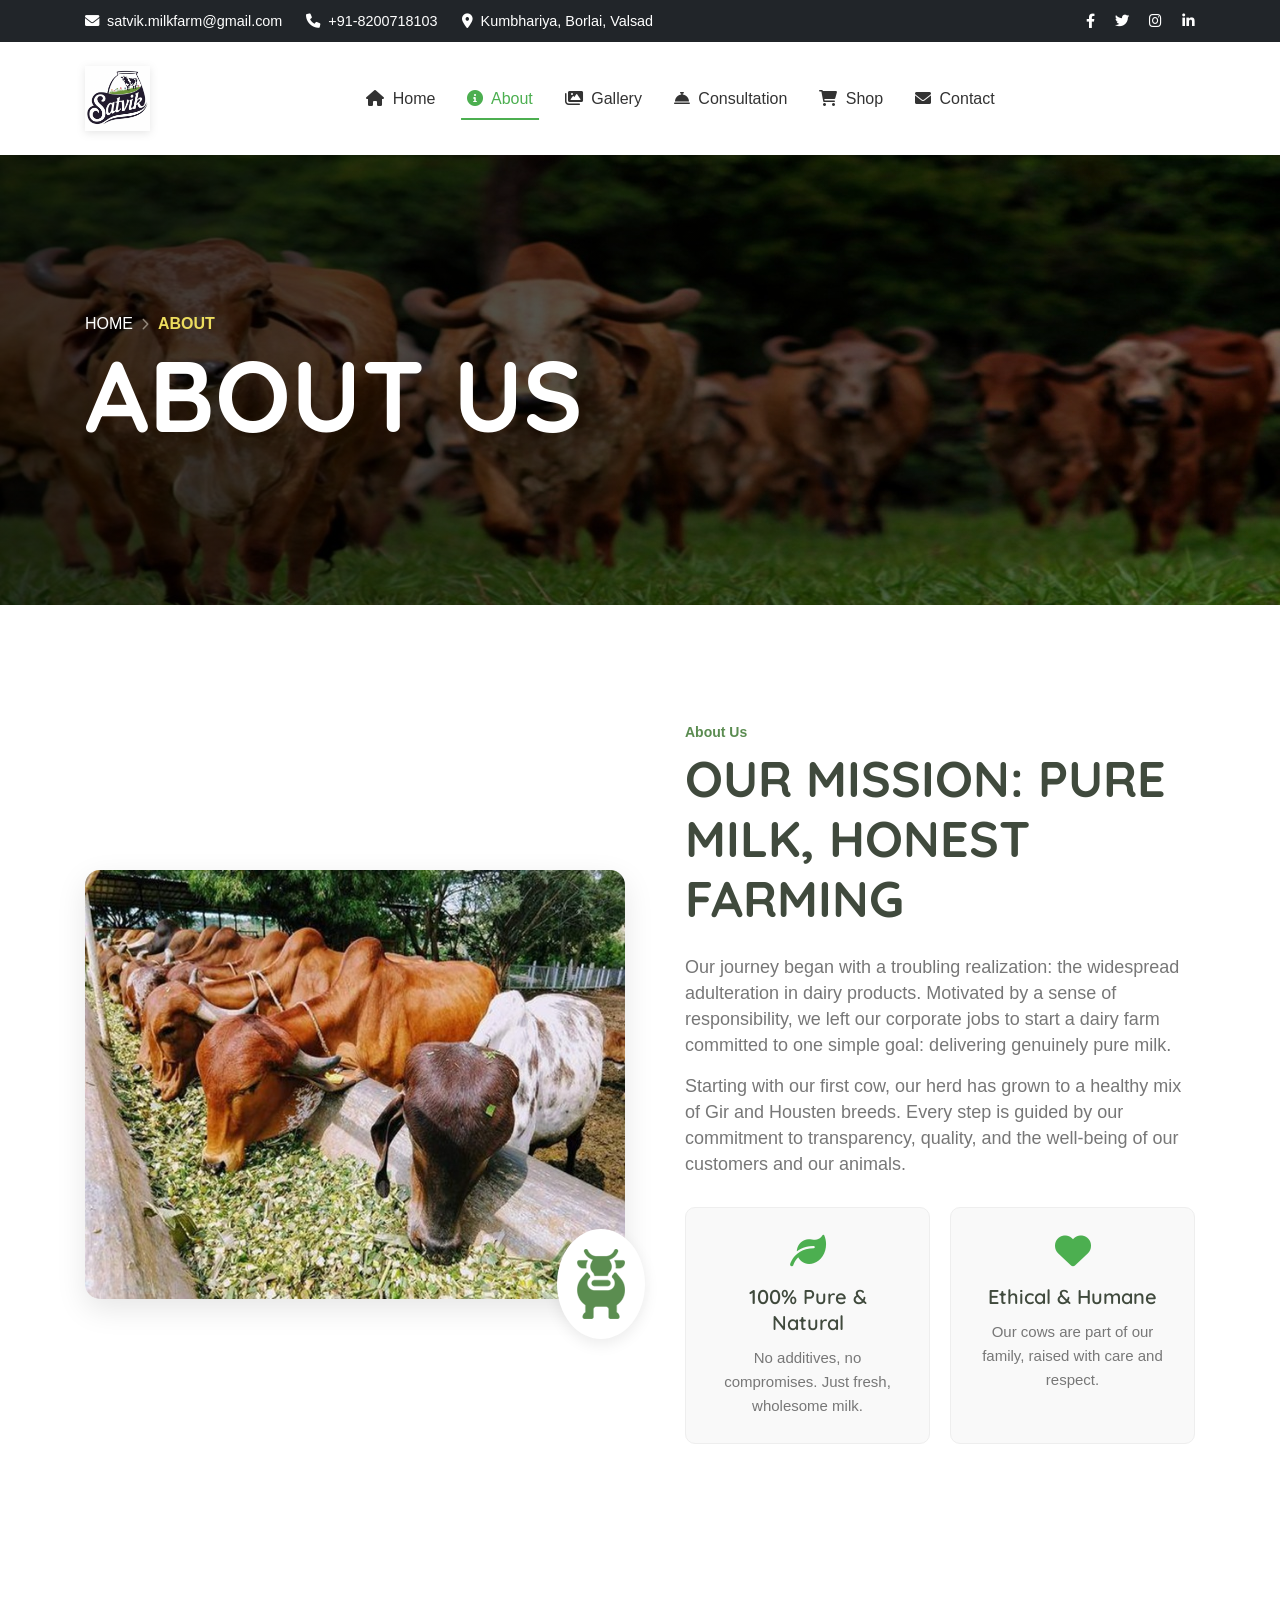
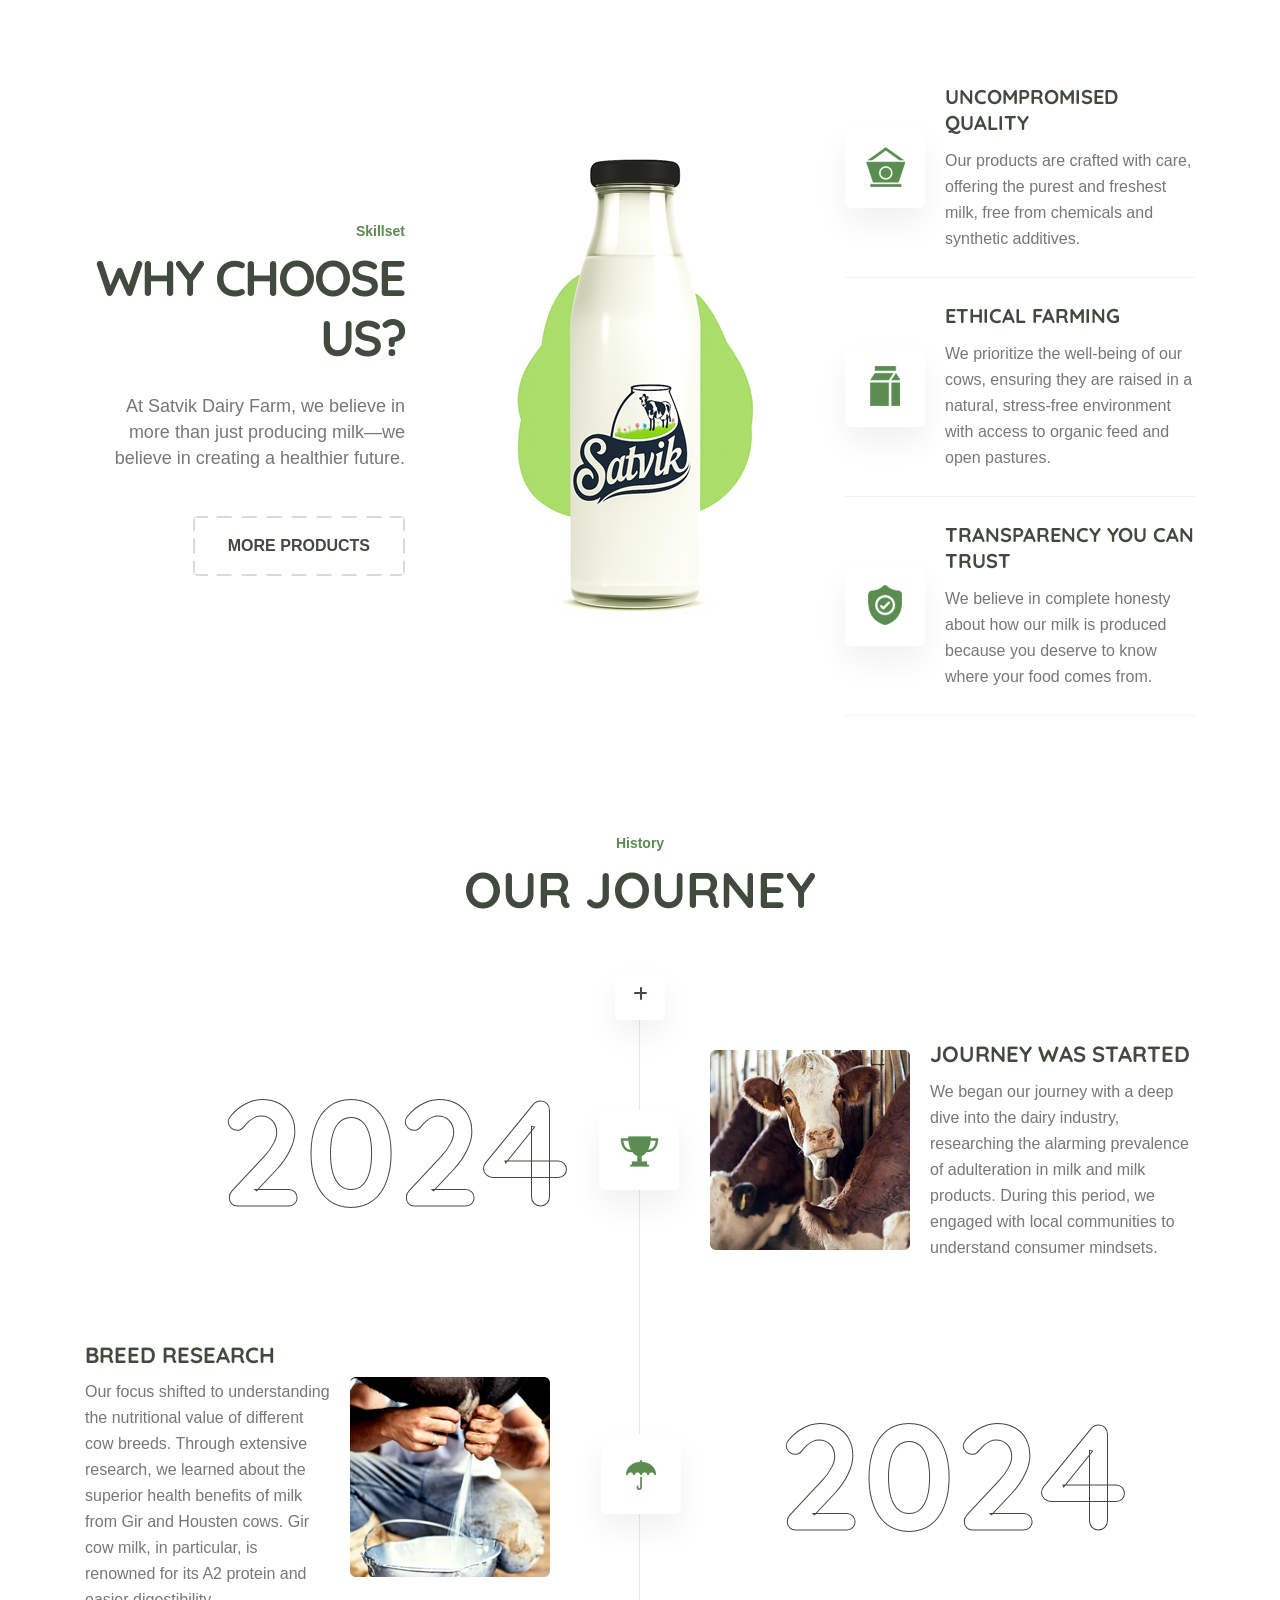
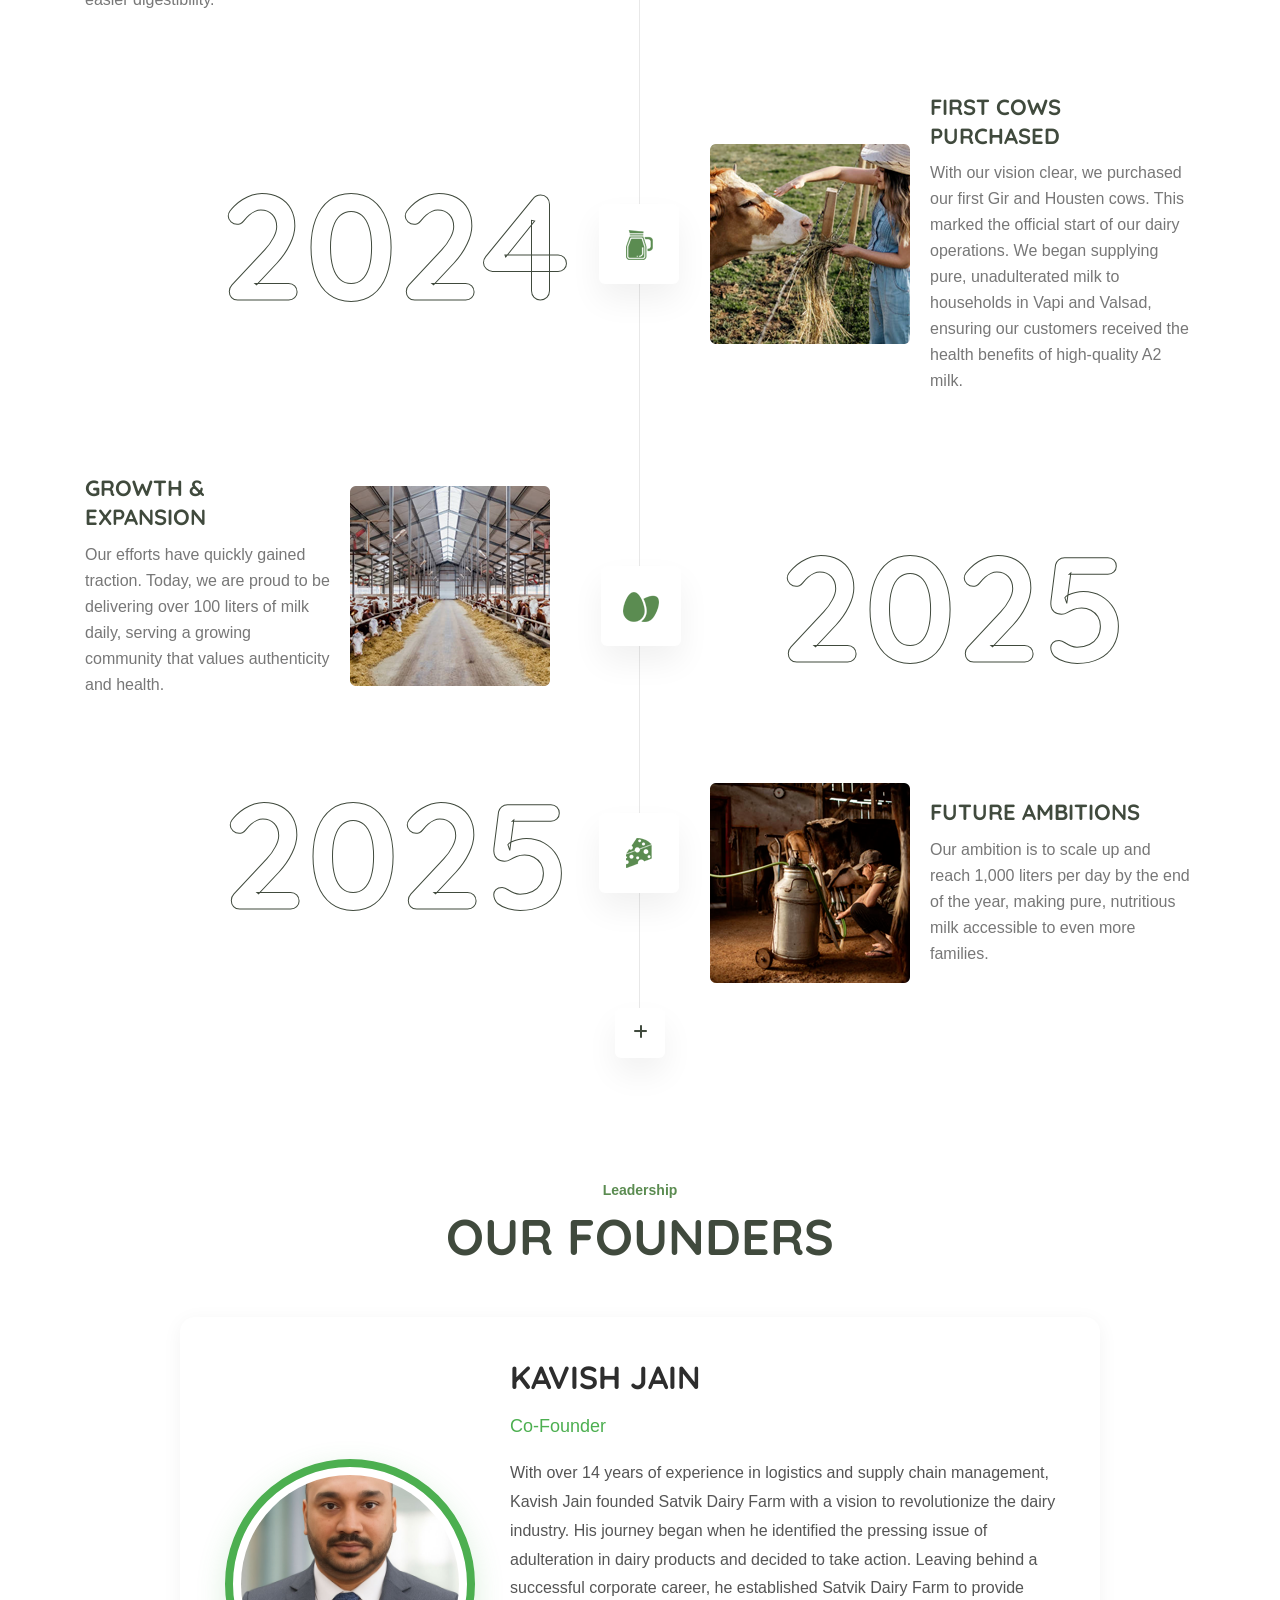
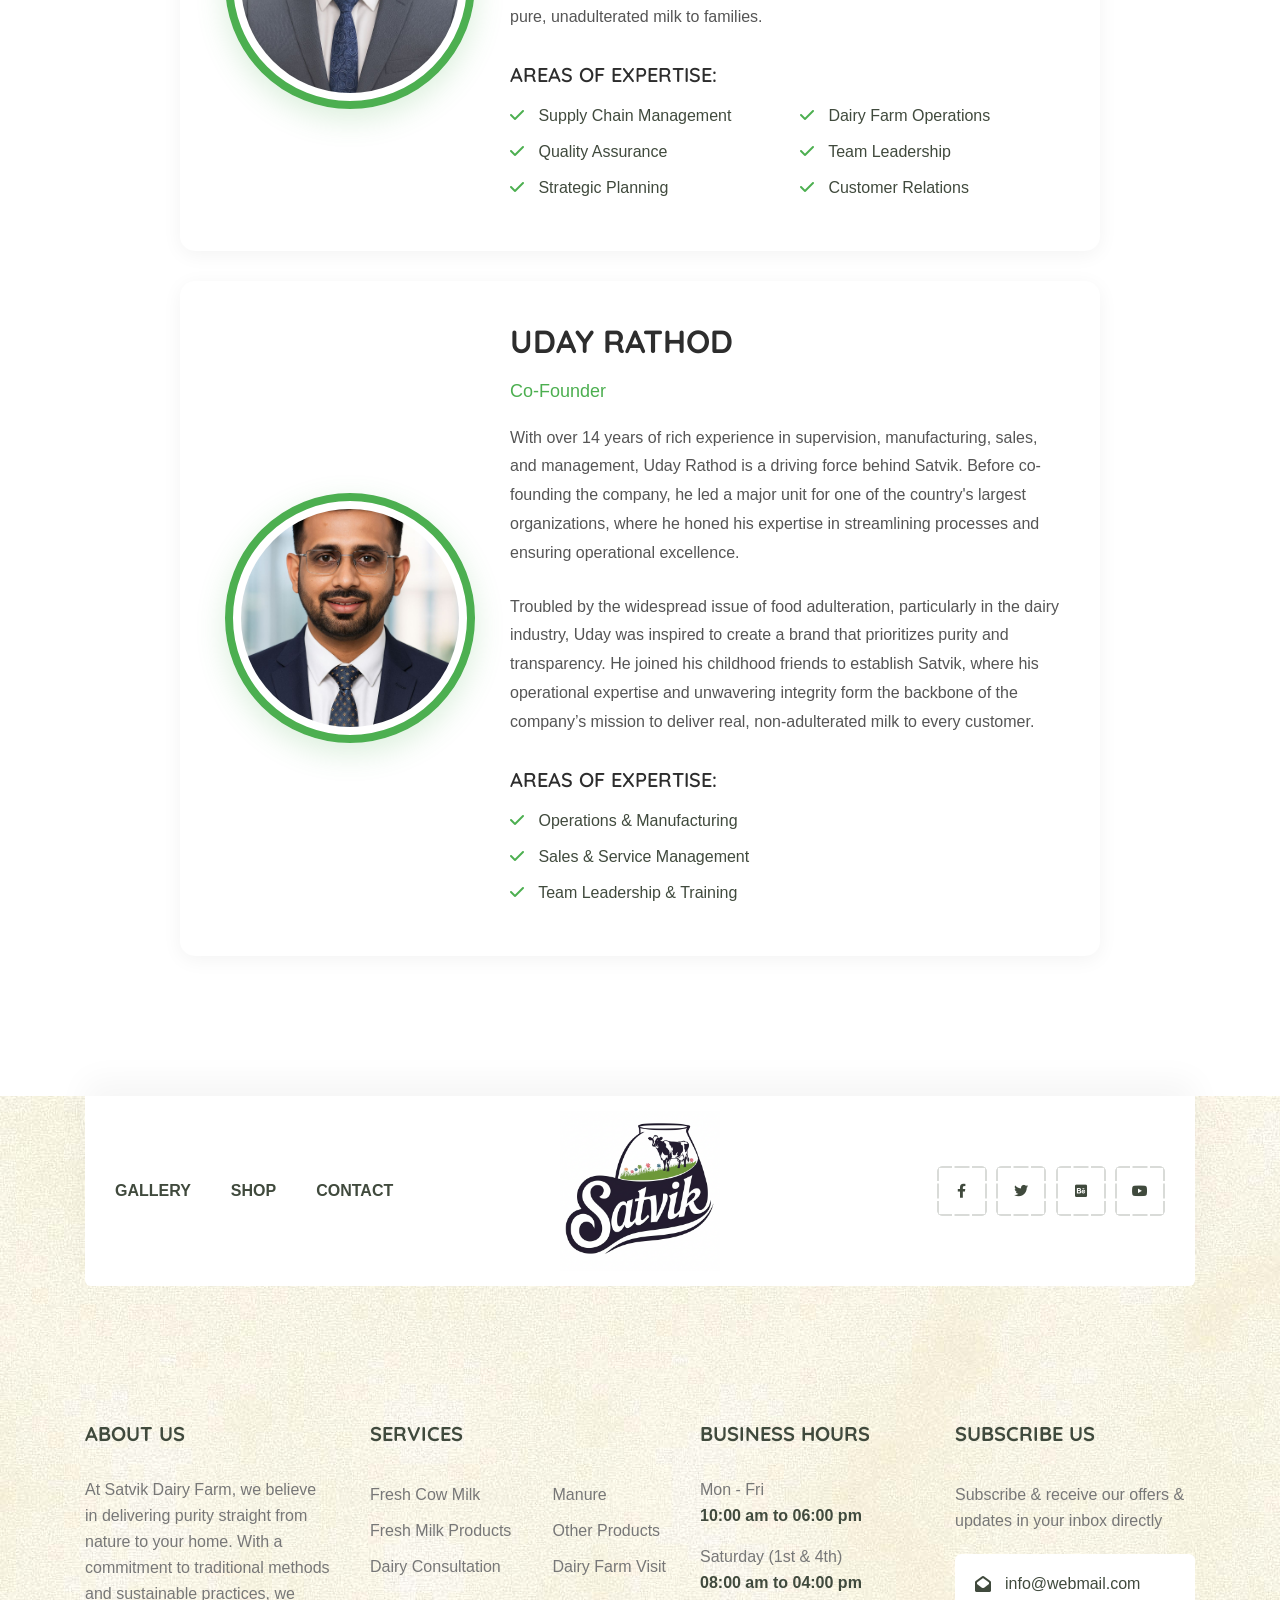
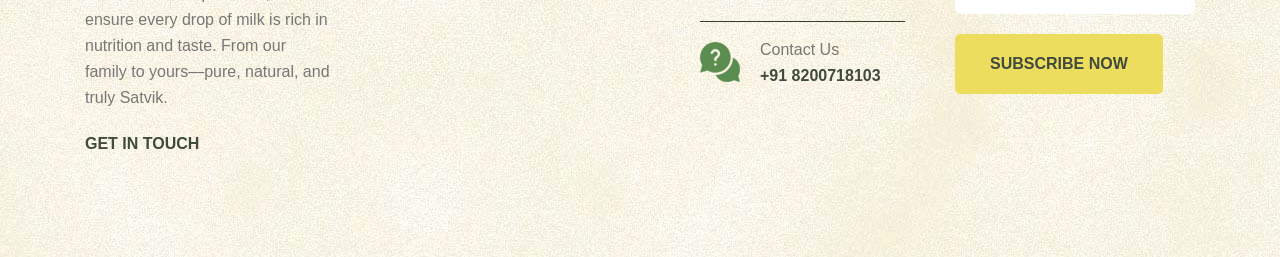
==== commit 5df7a6f2: "new changes" ====
--- a/about.html
+++ b/about.html
@@ -328,7 +328,7 @@
               </li>
               <li class="nav-item">
                 <a class="nav-link" href="service-details.html">
-                  <i class="fas fa-concierge-bell me-1"></i> Services
+                  <i class="fas fa-concierge-bell me-1"></i> Consultation
                 </a>
               </li>
               <li class="nav-item">
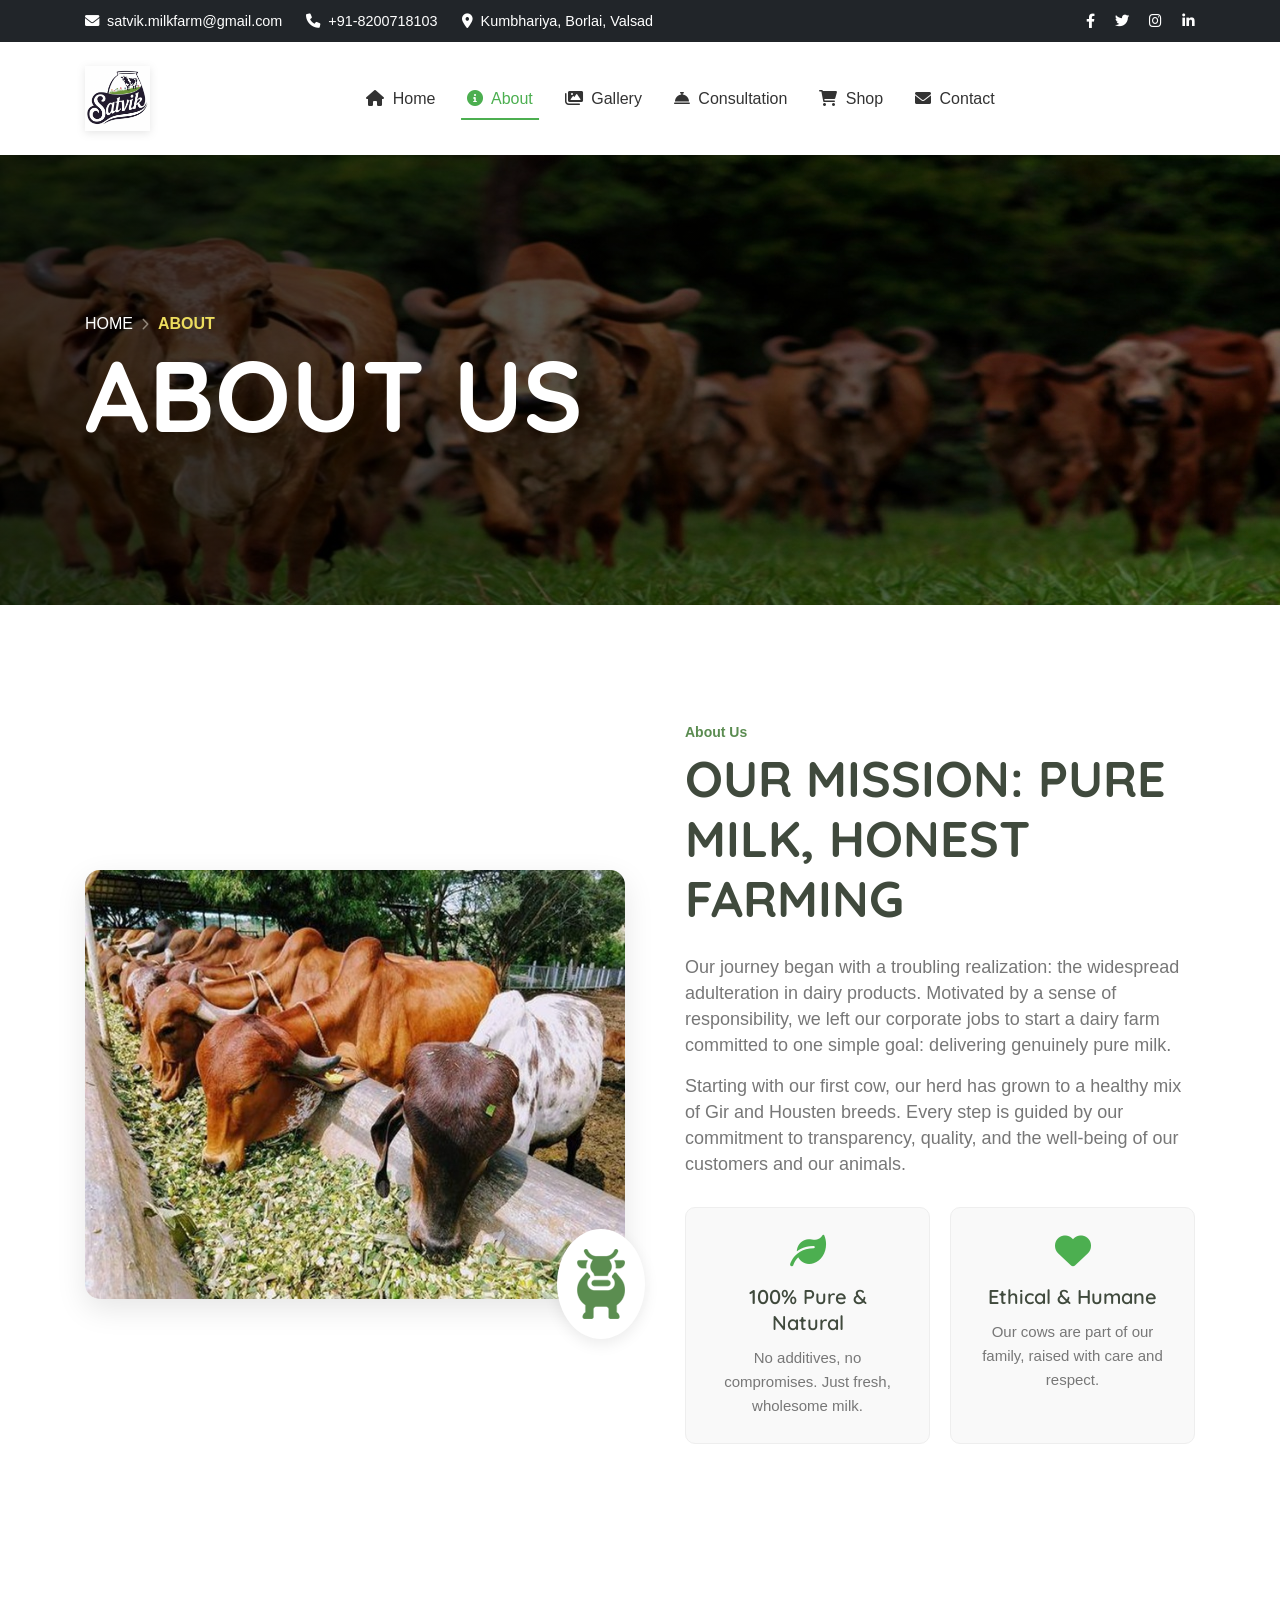
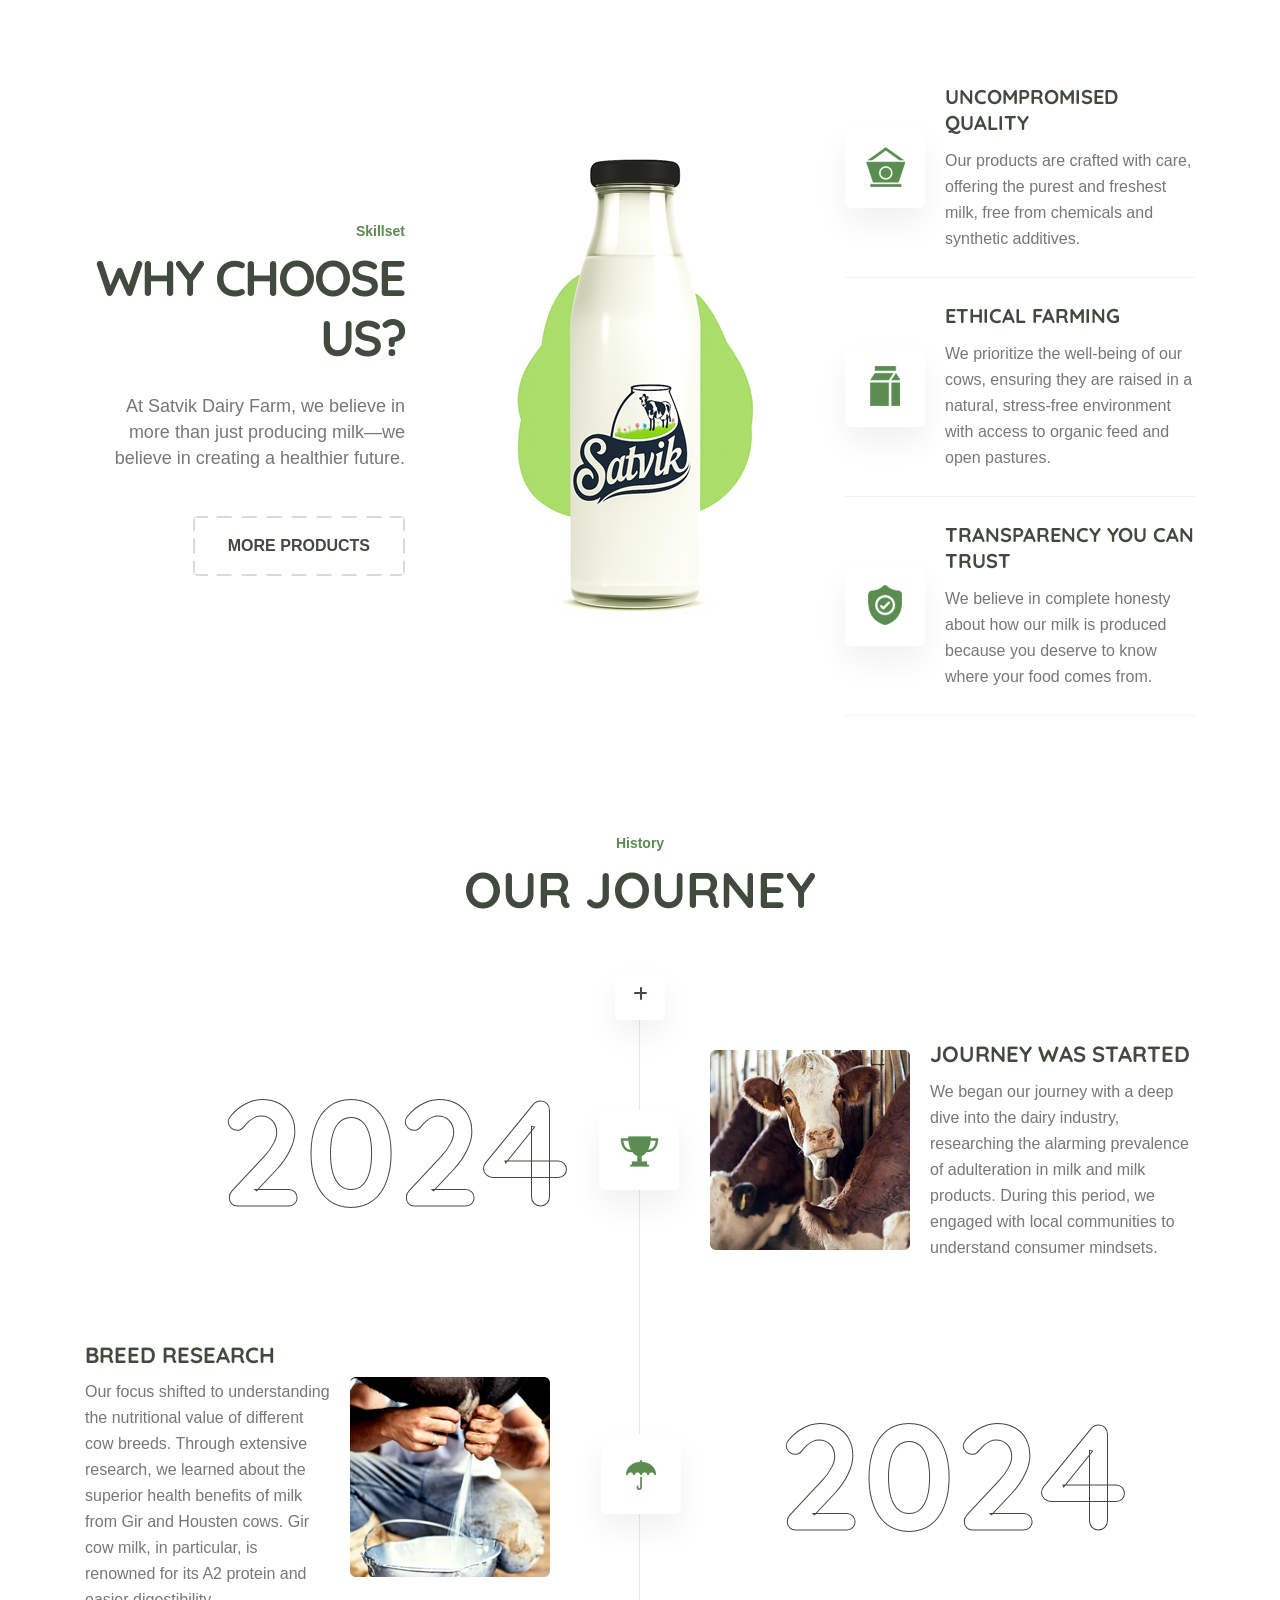
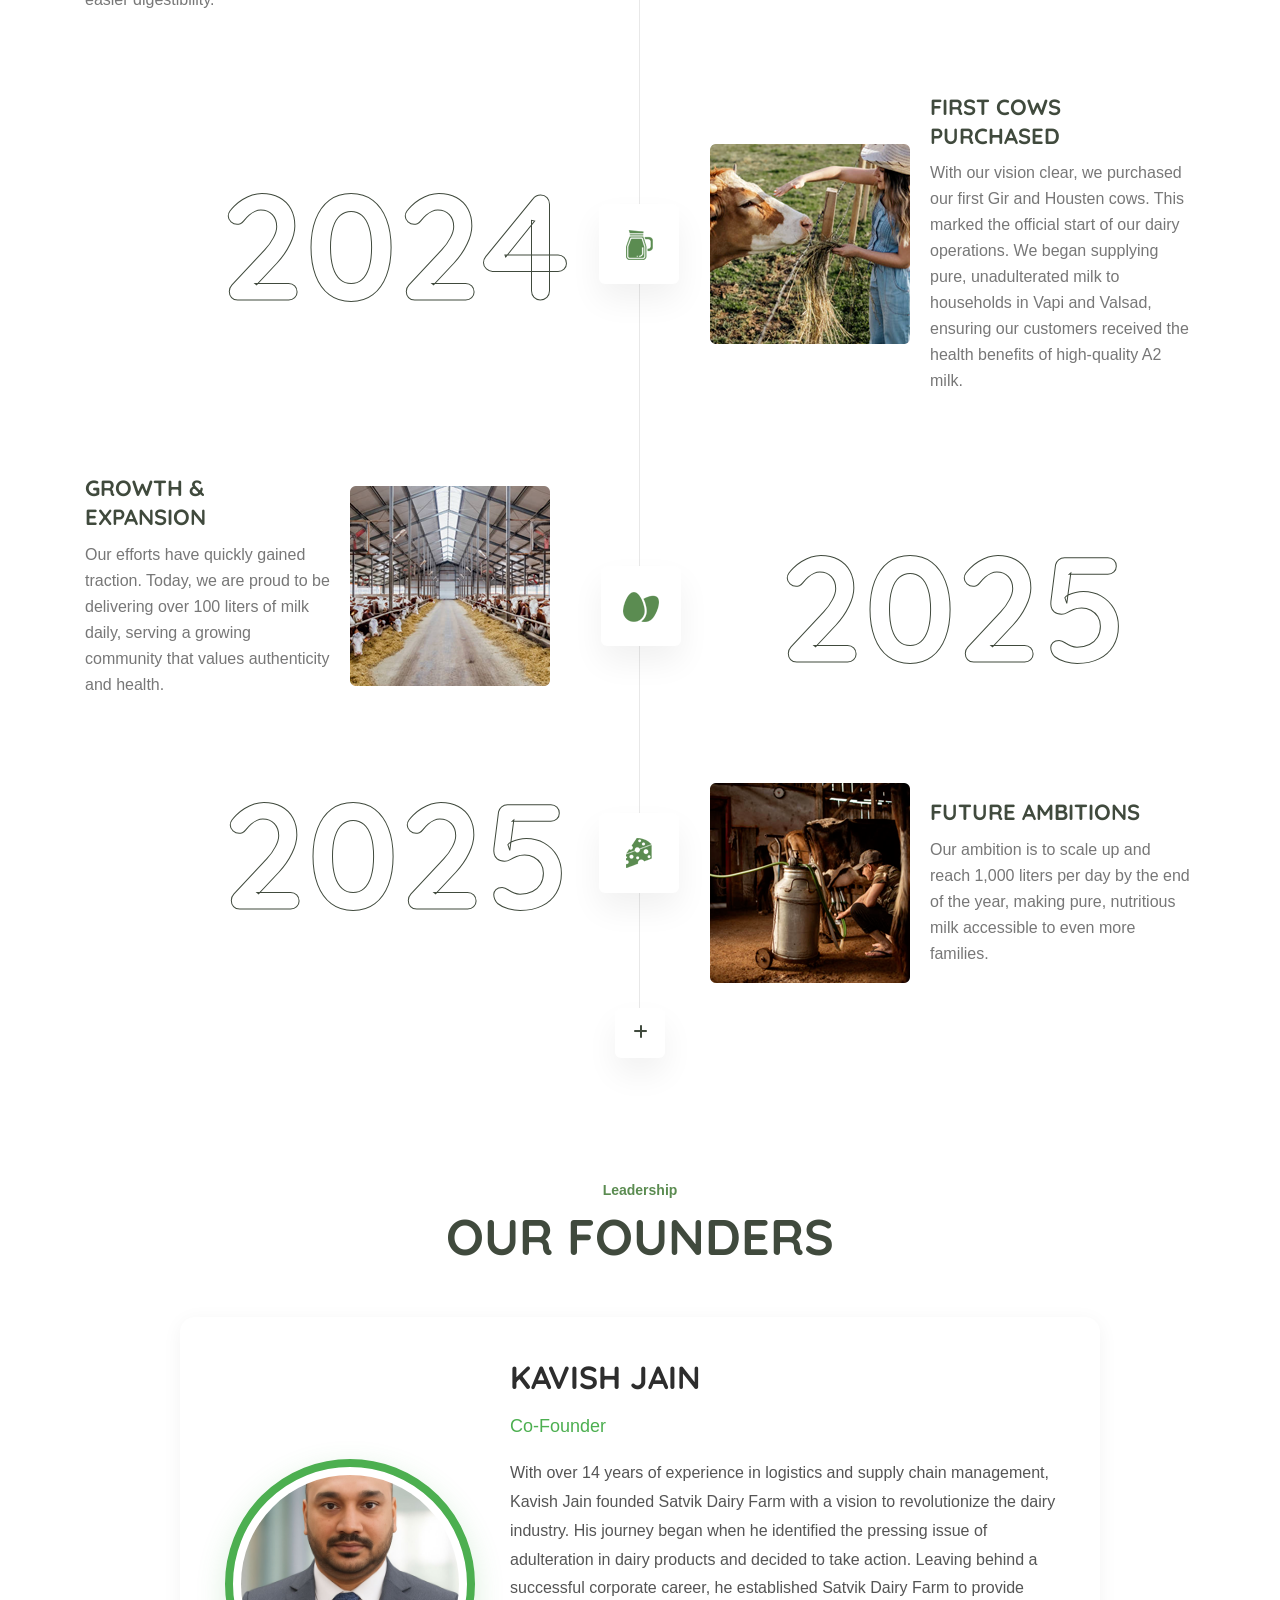
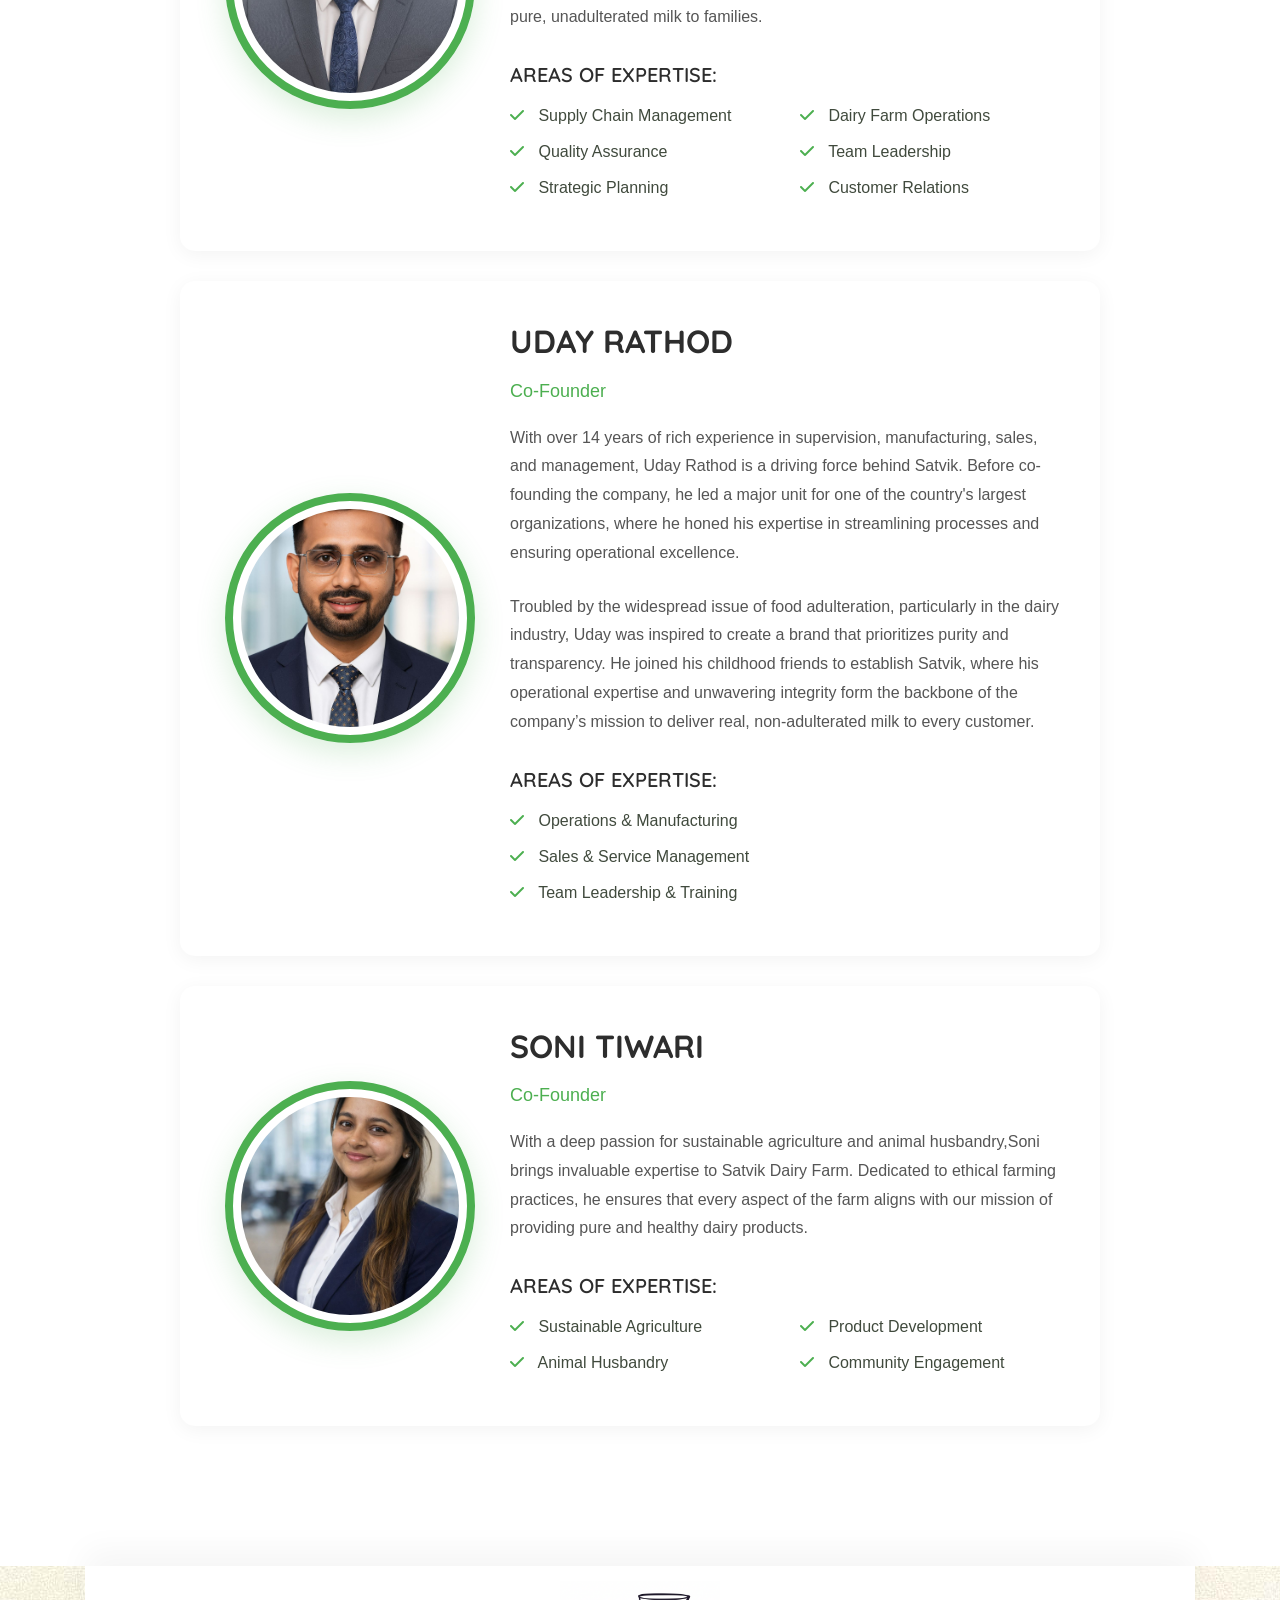
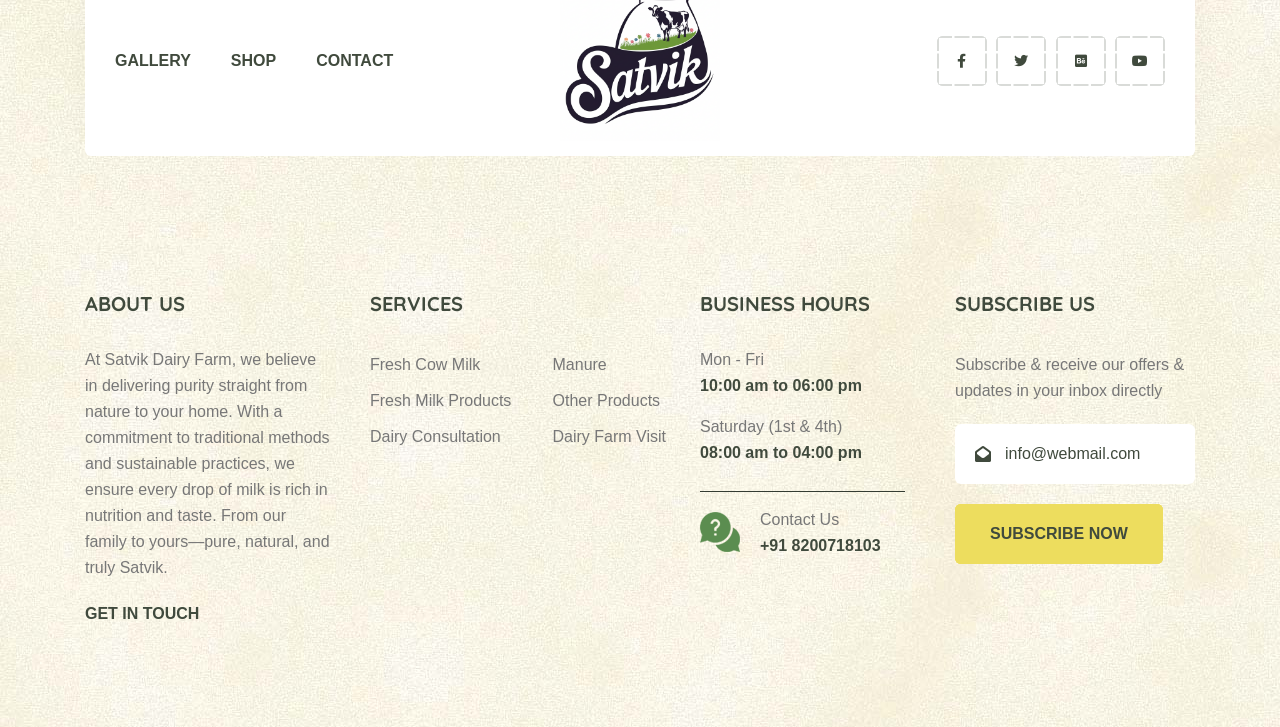
==== commit 6406670b: "owner update" ====
--- a/about.html
+++ b/about.html
@@ -985,6 +985,121 @@
                 </div>
               </div>
              
+              <div
+                class="bd-founder__wrapper"
+                style="
+                  background: #fff;
+                  border-radius: 15px;
+                  box-shadow: 0 4px 20px rgba(0, 0, 0, 0.05);
+                  padding: 40px;
+                  margin-bottom: 30px;
+                "
+              >
+                <div class="row align-items-center">
+                  <div class="col-lg-4 text-center mb-4 mb-lg-0">
+                    <div class="bd-founder__image">
+                      <img
+                        src="assets/img/team/owner3.jpeg"
+                        alt="Founder Name"
+                        style="
+                          width: 250px;
+                          height: 250px;
+                          object-fit: cover;
+                          border-radius: 50%;
+                          border: 8px solid #4caf50;
+                          box-shadow: 0 10px 30px rgba(76, 175, 80, 0.2);
+                          padding: 8px;
+                        "
+                      />
+                    </div>
+                  </div>
+                  <div class="col-lg-8">
+                    <div class="bd-founder__content">
+                      <h3
+                        style="
+                          font-size: 32px;
+                          font-weight: 700;
+                          color: #2d2d2d;
+                          margin-bottom: 15px;
+                        "
+                      >
+                        Soni Tiwari
+                      </h3>
+                      <span
+                        style="
+                          display: block;
+                          font-size: 18px;
+                          color: #4caf50;
+                          margin-bottom: 20px;
+                        "
+                        >Co-Founder</span
+                      >
+                      <p
+                        style="
+                          font-size: 16px;
+                          line-height: 1.8;
+                          color: #555;
+                          margin-bottom: 25px;
+                        "
+                      >
+                        With a deep passion for sustainable agriculture and animal husbandry,Soni brings invaluable expertise to Satvik Dairy Farm. Dedicated to ethical farming practices, he ensures that every aspect of the farm aligns with our mission of providing pure and healthy dairy products.
+                      </p>
+                      <div
+                        class="bd-founder__expertise"
+                        style="margin-top: 30px"
+                      >
+                        <h4
+                          style="
+                            font-size: 20px;
+                            color: #2d2d2d;
+                            margin-bottom: 15px;
+                          "
+                        >
+                          Areas of Expertise:
+                        </h4>
+                        <div class="row">
+                          <div class="col-sm-6">
+                            <ul style="list-style: none; padding: 0">
+                              <li style="margin-bottom: 10px">
+                                <i
+                                  class="fas fa-check"
+                                  style="color: #4caf50; margin-right: 10px"
+                                ></i>
+                                Sustainable Agriculture
+                              </li>
+                              <li style="margin-bottom: 10px">
+                                <i
+                                  class="fas fa-check"
+                                  style="color: #4caf50; margin-right: 10px"
+                                ></i>
+                                Animal Husbandry
+                              </li>
+                            </ul>
+                          </div>
+                          <div class="col-sm-6">
+                            <ul style="list-style: none; padding: 0">
+                              <li style="margin-bottom: 10px">
+                                <i
+                                  class="fas fa-check"
+                                  style="color: #4caf50; margin-right: 10px"
+                                ></i>
+                                Product Development
+                              </li>
+                              <li style="margin-bottom: 10px">
+                                <i
+                                  class="fas fa-check"
+                                  style="color: #4caf50; margin-right: 10px"
+                                ></i>
+                                Community Engagement
+                              </li>
+                            </ul>
+                          </div>
+                        </div>
+                      </div>
+                    </div>
+                  </div>
+                </div>
+              </div>
           </div>
         </div>
       </section>
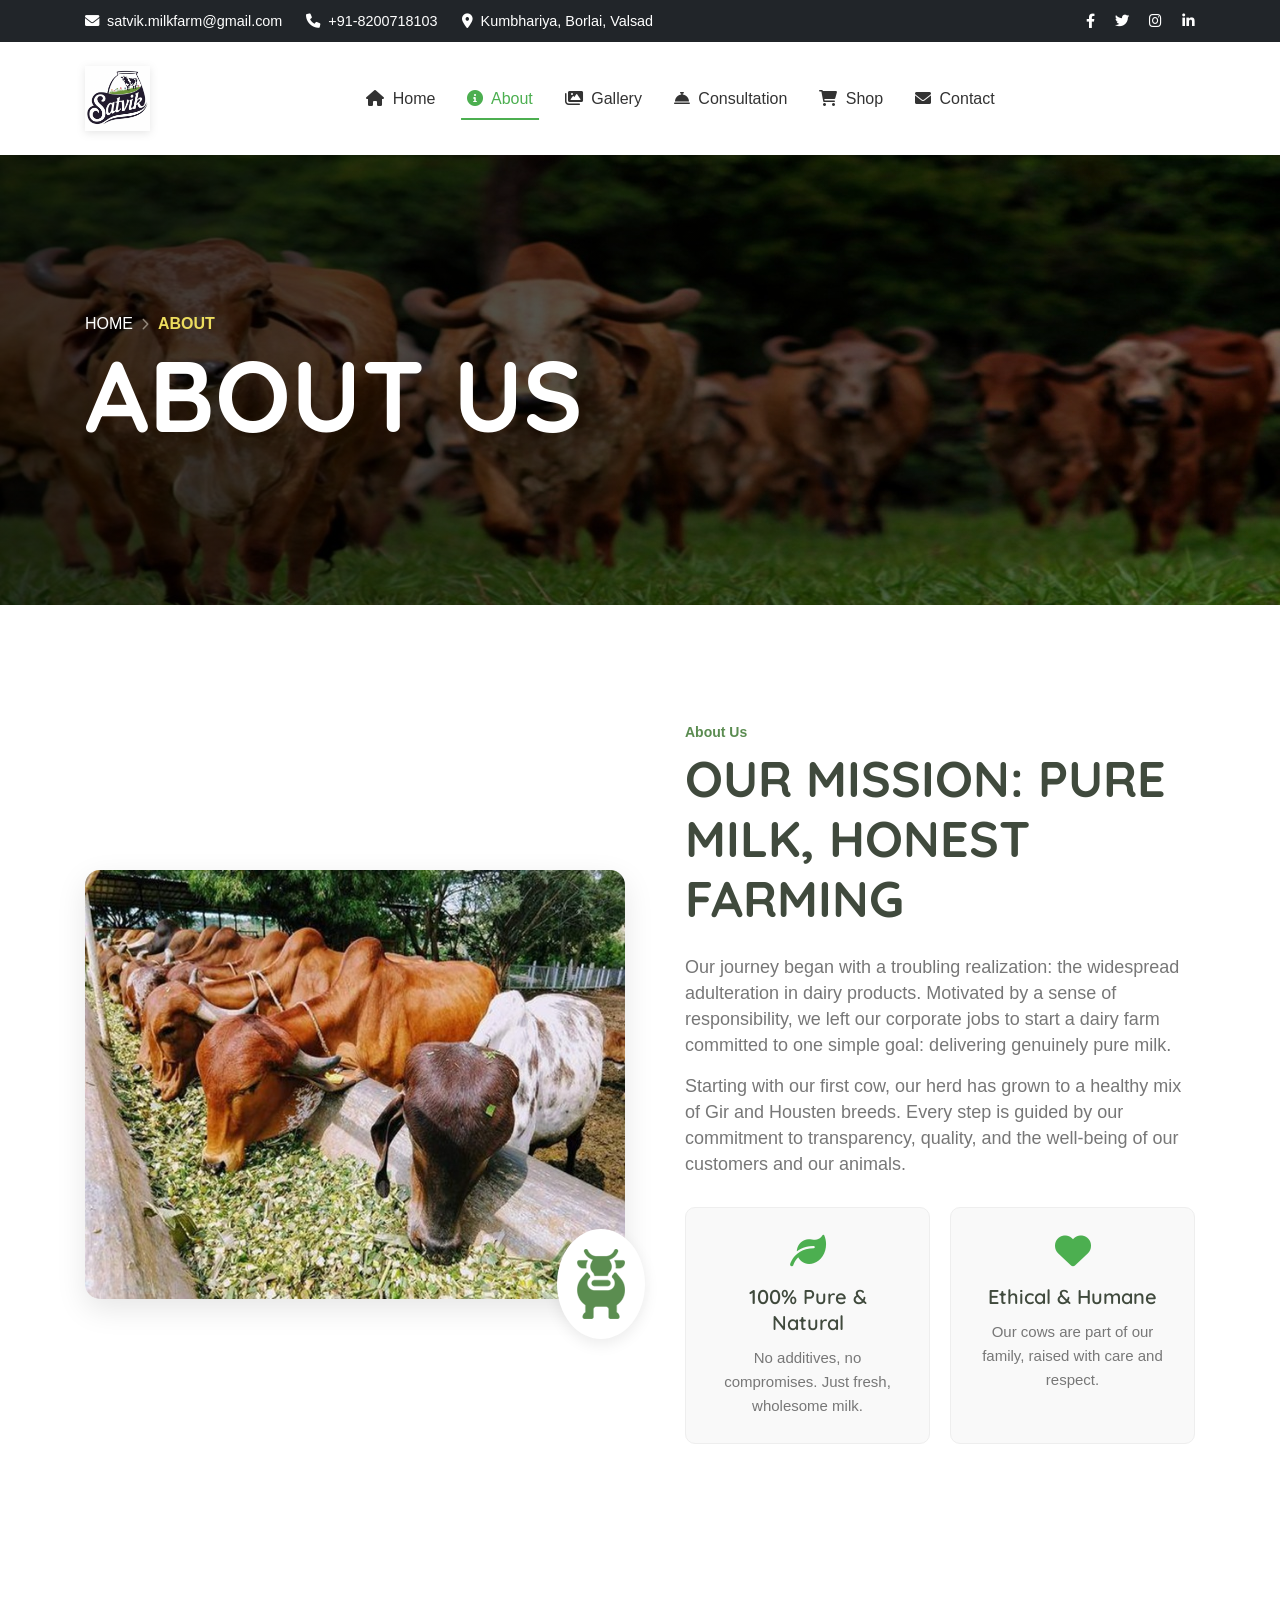
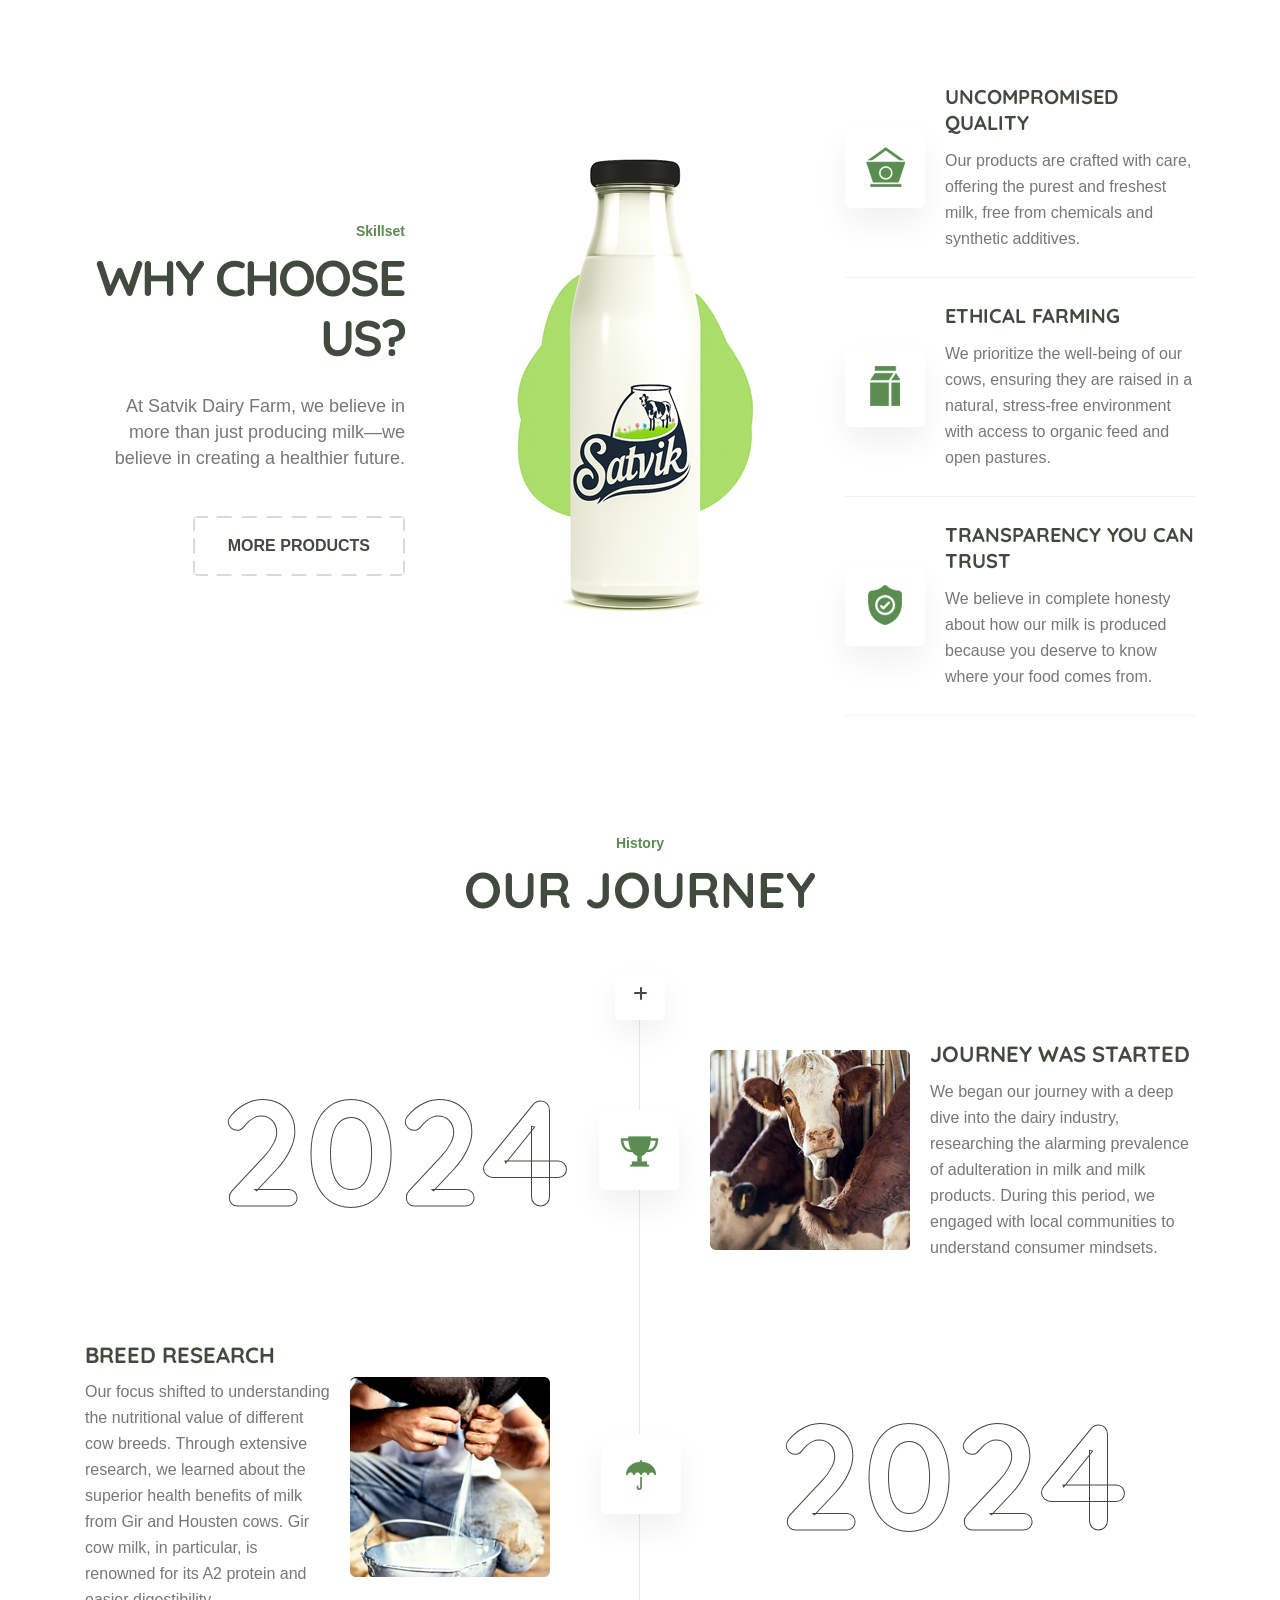
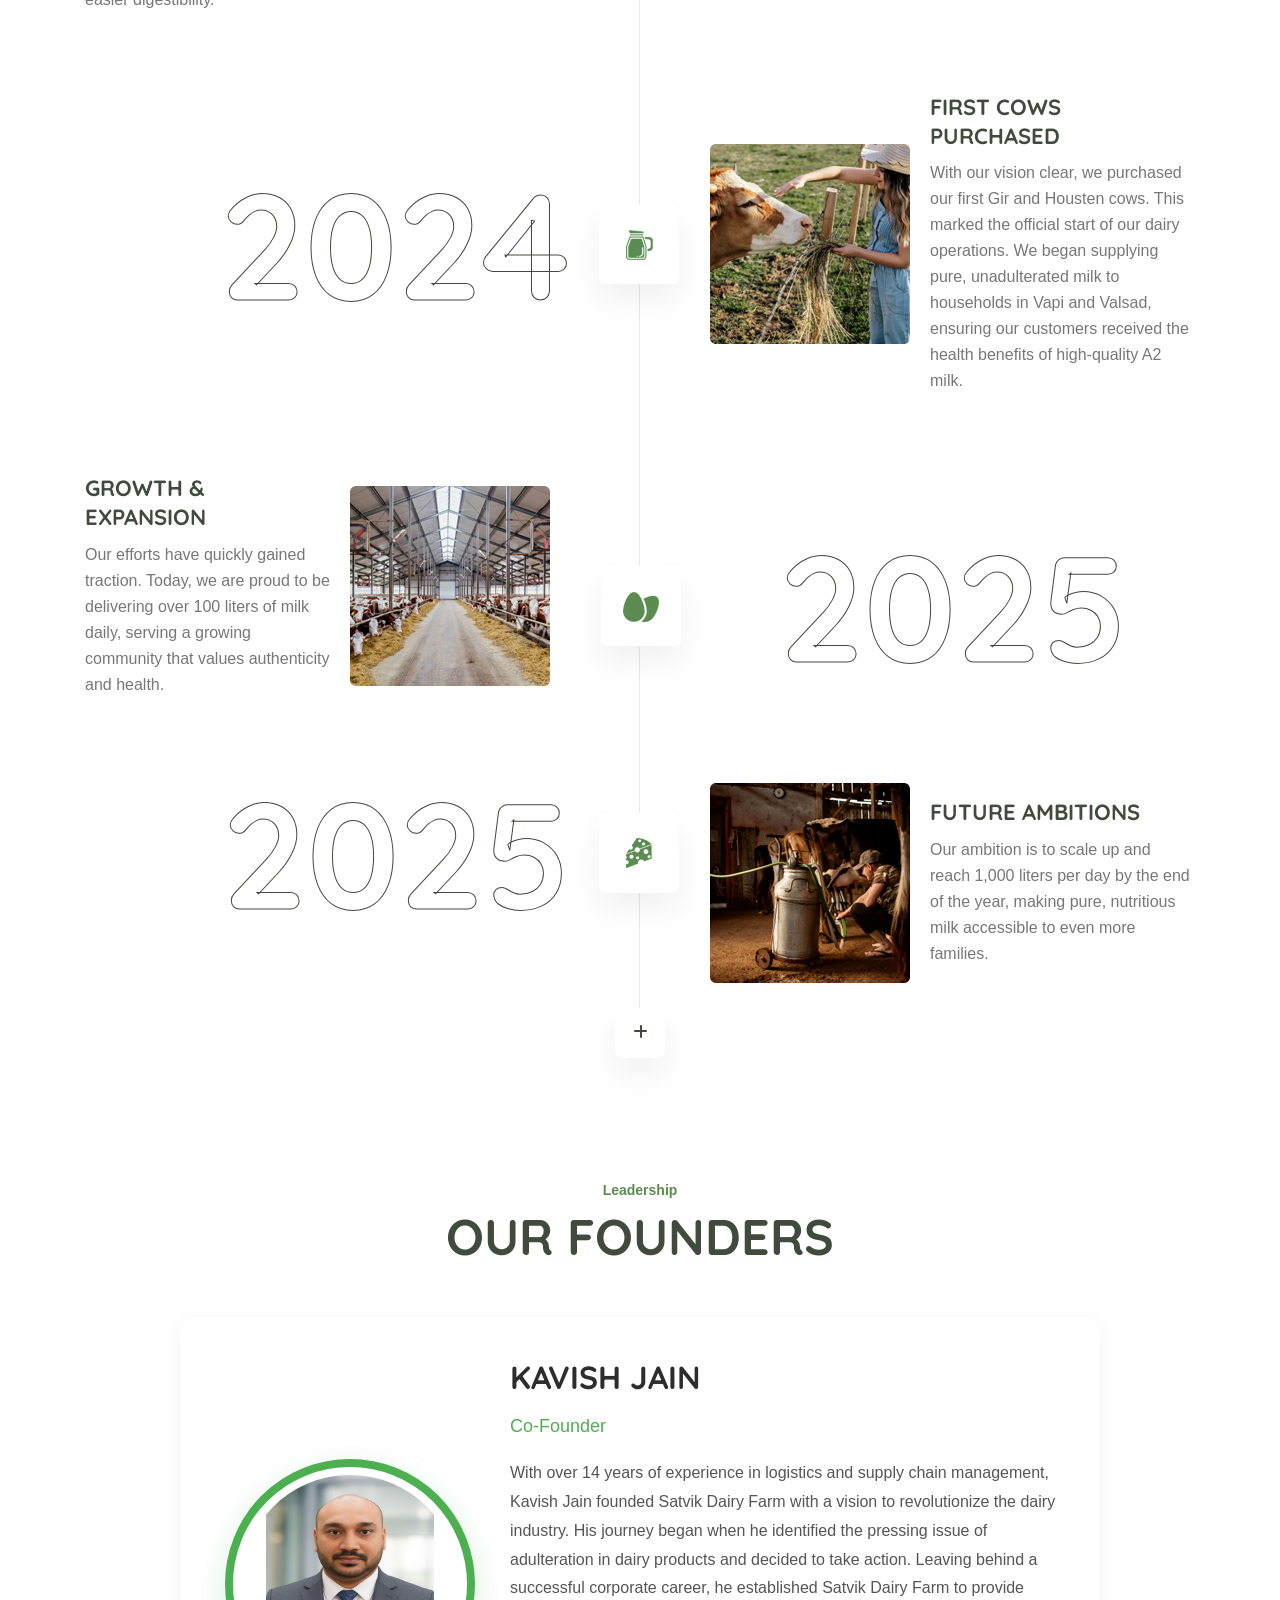
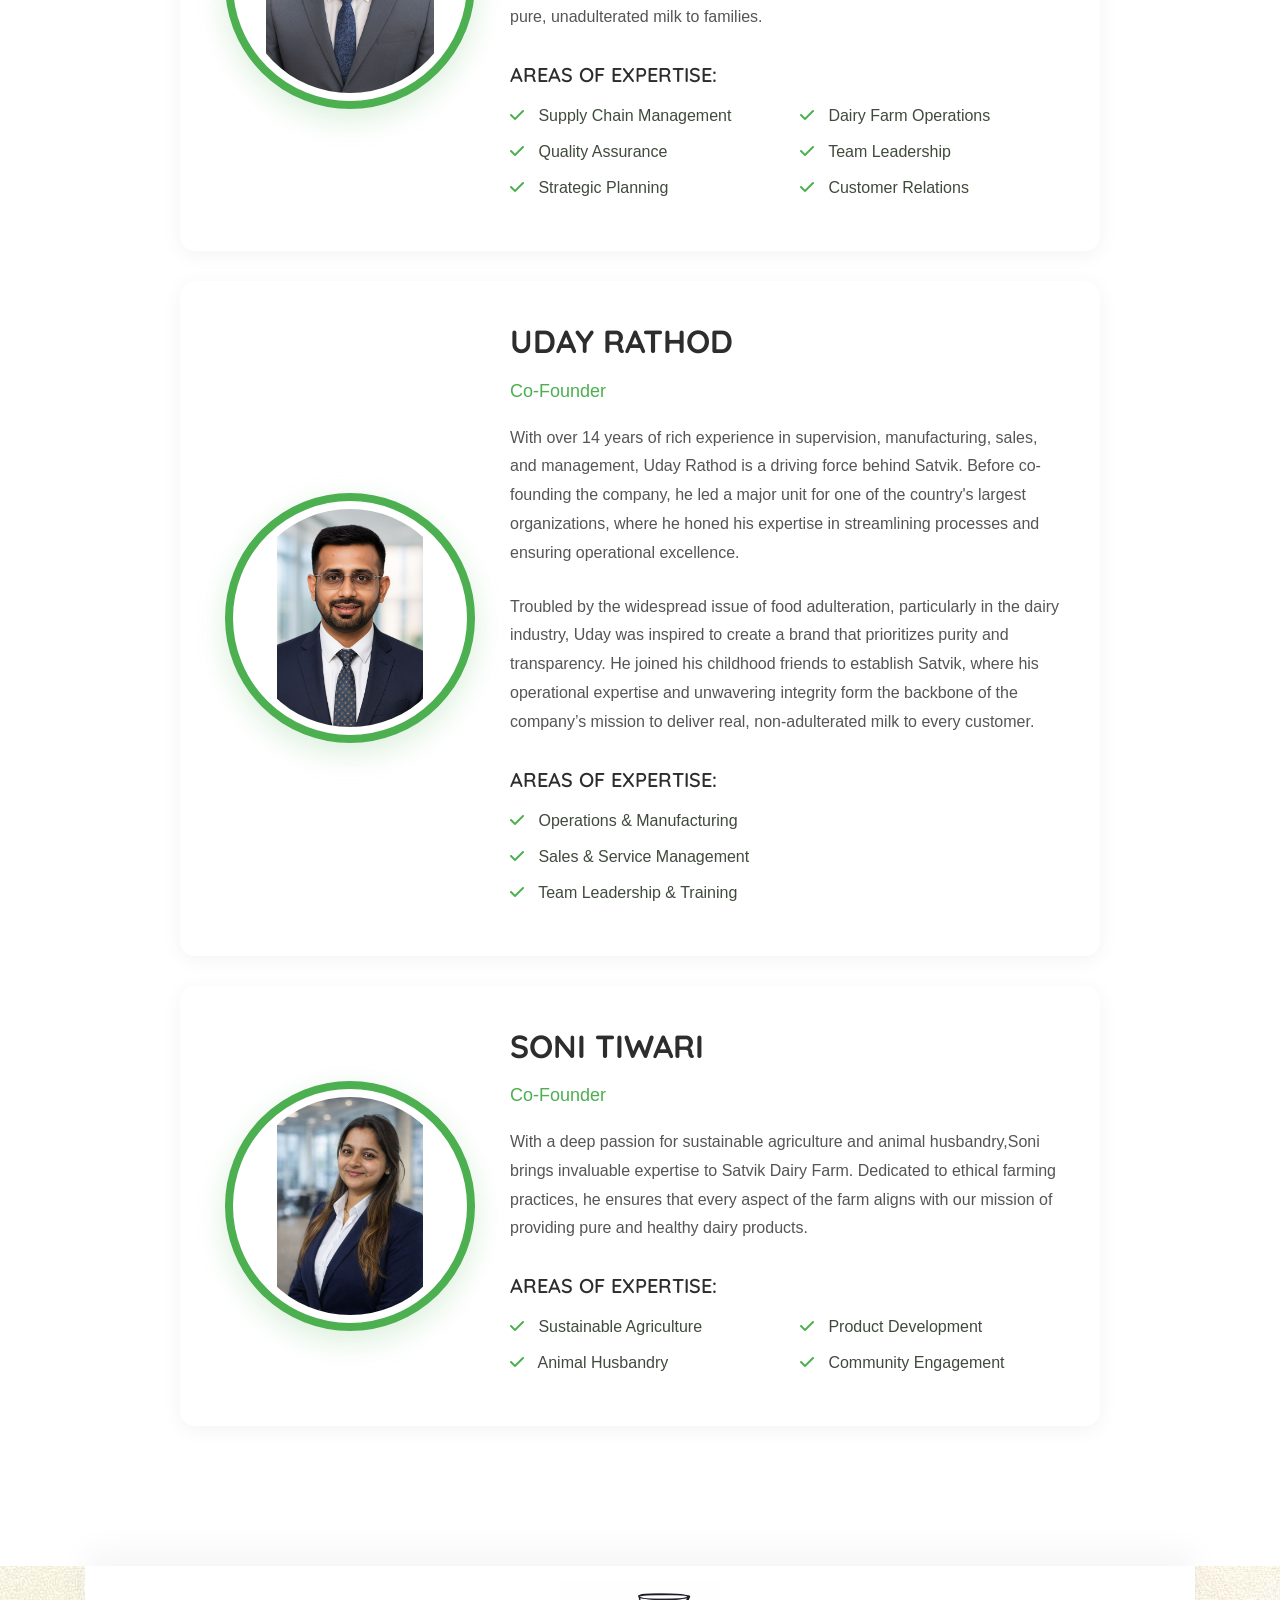
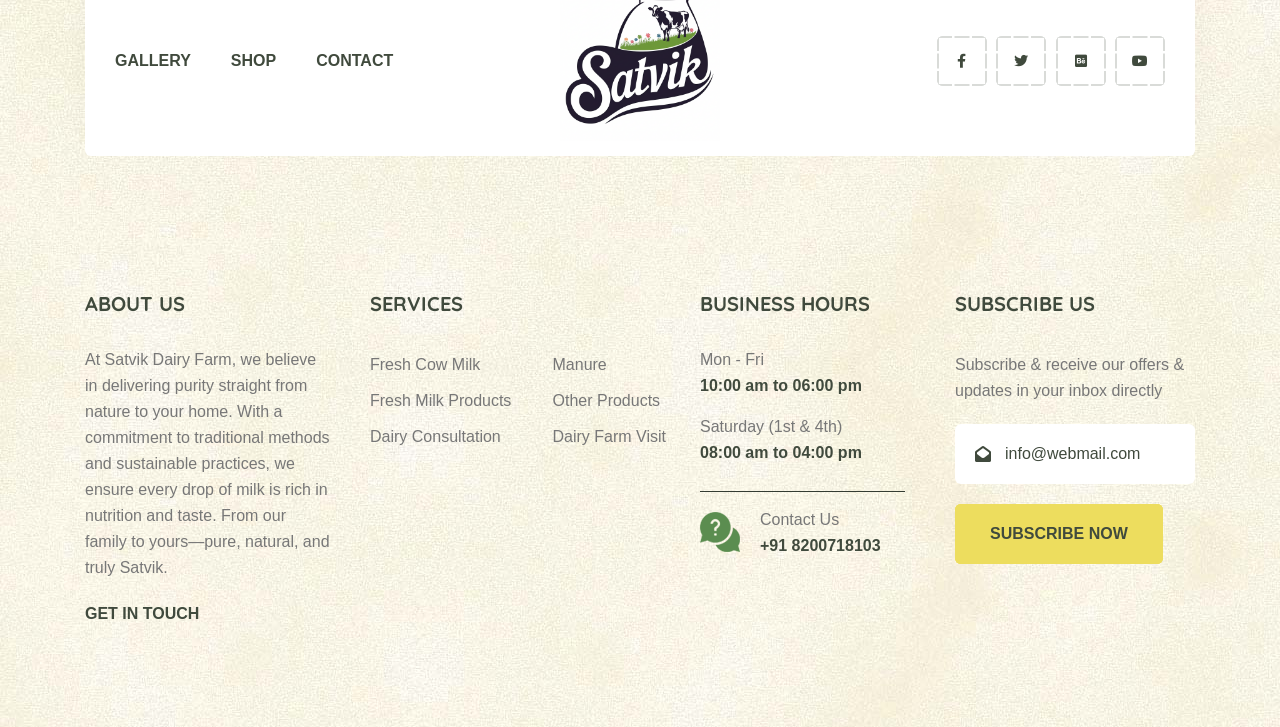
==== commit 5d697405: "image changes" ====
--- a/about.html
+++ b/about.html
@@ -734,7 +734,7 @@
                 "
               >
                 <div class="row align-items-center">
-                  <div class="col-lg-4 text-center mb-4 mb-lg-0">
+                  <div class="col-lg-4 d-flex justify-content-center mb-4 mb-lg-0">
                     <div class="bd-founder__image">
                       <img
                         src="assets/img/team/owner1.jpg"
@@ -742,7 +742,7 @@
                         style="
                           width: 250px;
                           height: 250px;
-                          object-fit: cover;
+                          object-fit: contain;
                           border-radius: 50%;
                           border: 8px solid #4caf50;
                           box-shadow: 0 10px 30px rgba(76, 175, 80, 0.2);
@@ -870,7 +870,7 @@
                 "
               >
                 <div class="row align-items-center">
-                  <div class="col-lg-4 text-center mb-4 mb-lg-0">
+                  <div class="col-lg-4 d-flex justify-content-center mb-4 mb-lg-0">
                     <div class="bd-founder__image">
                       <img
                         src="assets/img/team/owner2.jpg"
@@ -878,7 +878,7 @@
                         style="
                           width: 250px;
                           height: 250px;
-                          object-fit: cover;
+                          object-fit: contain;
                           border-radius: 50%;
                           border: 8px solid #4caf50;
                           box-shadow: 0 10px 30px rgba(76, 175, 80, 0.2);
@@ -996,7 +996,7 @@
                 "
               >
                 <div class="row align-items-center">
-                  <div class="col-lg-4 text-center mb-4 mb-lg-0">
+                  <div class="col-lg-4 d-flex justify-content-center mb-4 mb-lg-0">
                     <div class="bd-founder__image">
                       <img
                         src="assets/img/team/owner3.jpeg"
@@ -1004,7 +1004,7 @@
                         style="
                           width: 250px;
                           height: 250px;
-                          object-fit: cover;
+                          object-fit: contain;
                           border-radius: 50%;
                           border: 8px solid #4caf50;
                           box-shadow: 0 10px 30px rgba(76, 175, 80, 0.2);
@@ -1256,6 +1256,8 @@
         </div>
       </section>
     </footer>
+
+
     <!-- Footer area end -->
     <!-- Back to top start -->
     <div class="progress-wrap">
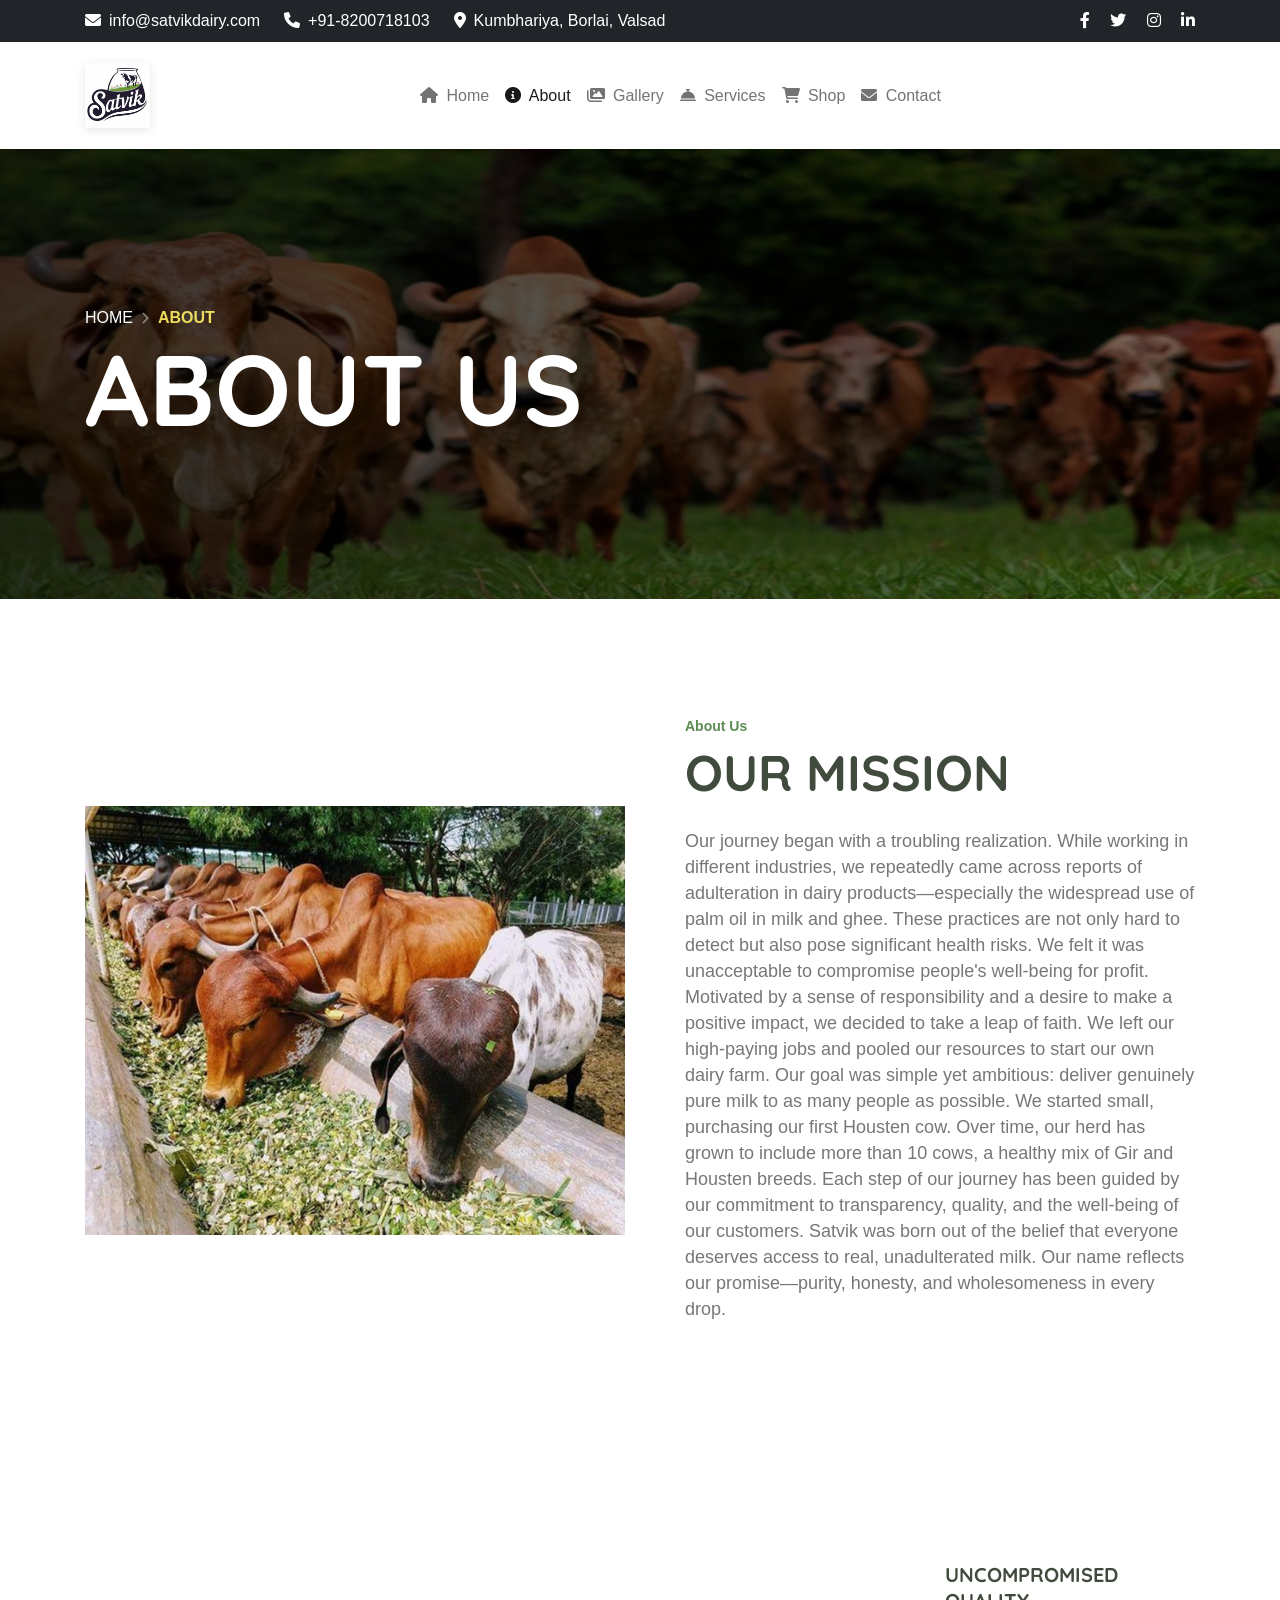
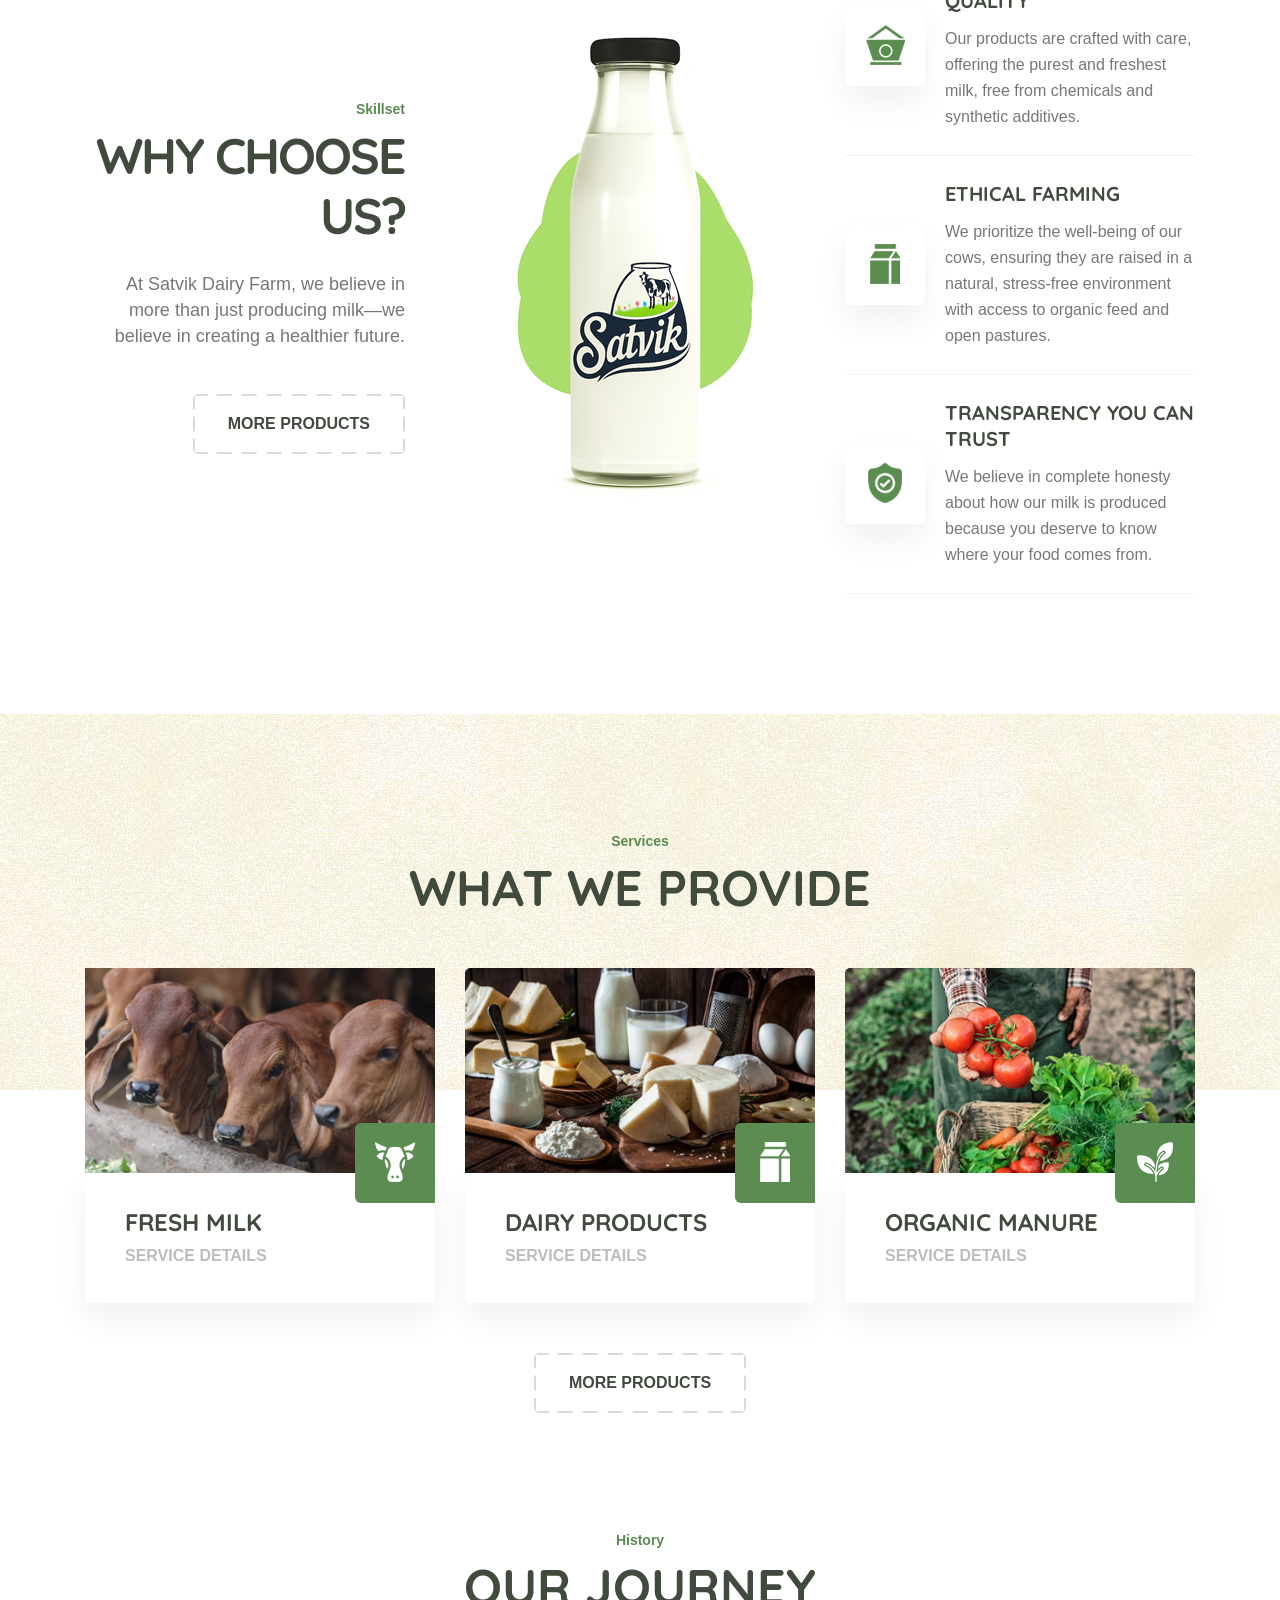
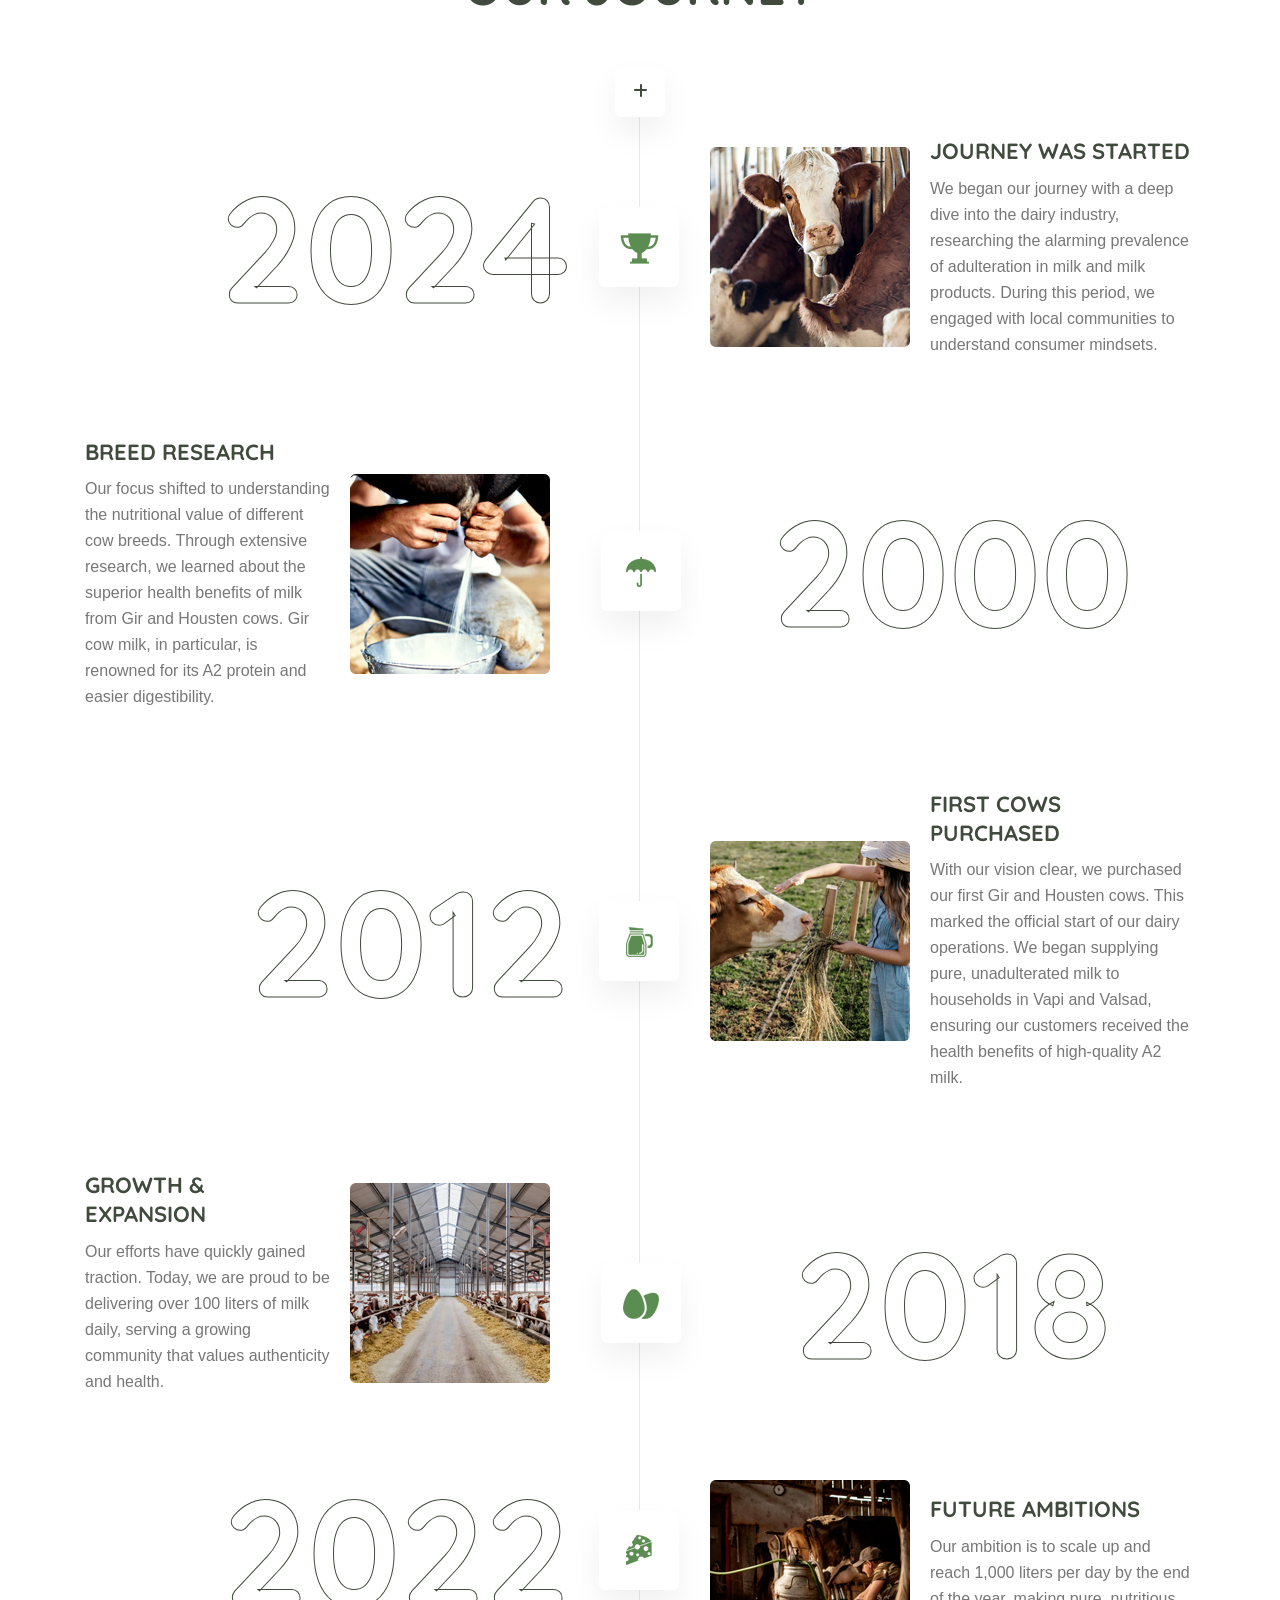
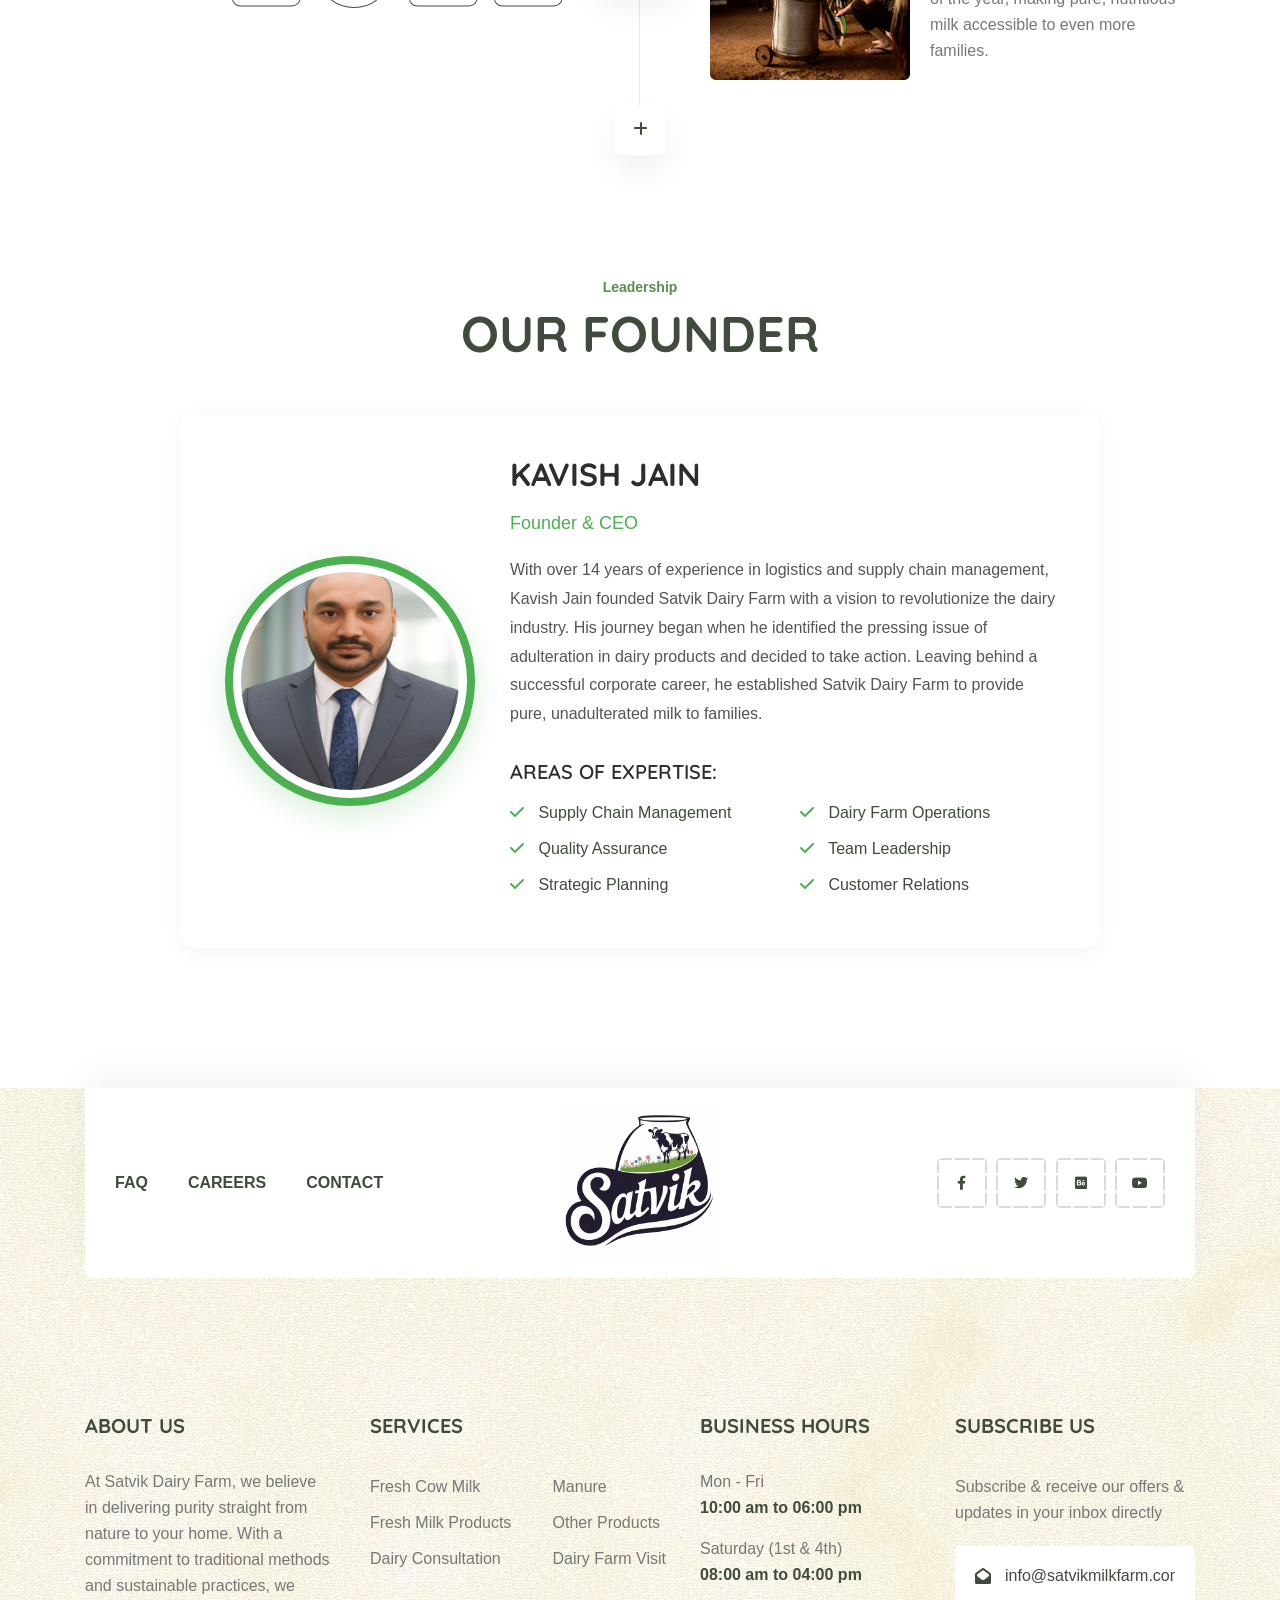
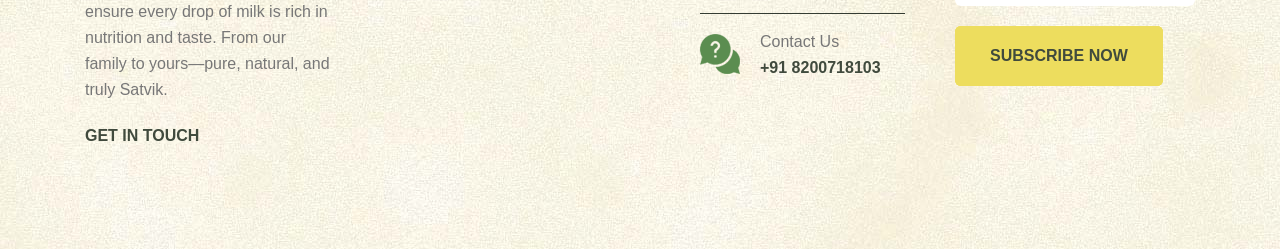
==== commit 357c0590: "Update email addresses to new domain" ====
--- a/about.html
+++ b/about.html
@@ -20,68 +20,6 @@
     <link rel="stylesheet" href="assets/css/font-awesome-pro.css" />
     <link rel="stylesheet" href="assets/css/spacing.css" />
     <link rel="stylesheet" href="assets/css/main.css" />
-    <link rel="stylesheet" href="assets/css/navbar.css"/>
-    <style>
-      .bd-about__thumb-wrapper-3 {
-        text-align: center;
-      }
-      .bd-about__thumb-main {
-        border-radius: 15px;
-        box-shadow: 0 10px 30px rgba(0,0,0,0.1);
-        max-width: 100%;
-      }
-      .bd-about__thumb-shape {
-        position: absolute;
-        bottom: -40px;
-        right: -20px;
-        background: #fff;
-        padding: 20px;
-        border-radius: 50%;
-        box-shadow: 0 5px 15px rgba(0,0,0,0.08);
-      }
-      .bd-about__values {
-        margin-top: 30px;
-        display: grid;
-        grid-template-columns: 1fr 1fr;
-        gap: 20px;
-      }
-      .bd-about__values-item {
-        background: #f9f9f9;
-        padding: 25px;
-        border-radius: 10px;
-        text-align: center;
-        border: 1px solid #eee;
-        transition: all 0.3s ease;
-      }
-      .bd-about__values-item:hover {
-        transform: translateY(-5px);
-        box-shadow: 0 8px 25px rgba(0,0,0,0.07);
-      }
-      .bd-about__values-item i {
-        font-size: 36px;
-        color: #4caf50;
-        margin-bottom: 15px;
-      }
-      .bd-about__values-item h4 {
-        font-size: 20px;
-        margin-bottom: 10px;
-        text-transform: none;
-      }
-      .bd-about__values-item p {
-        font-size: 15px;
-        margin-bottom: 0;
-        line-height: 1.6;
-      }
-
-      @media (max-width: 767px) {
-        .bd-about__thumb-shape {
-          display: none;
-        }
-        .bd-about__values {
-          grid-template-columns: 1fr;
-        }
-      }
-    </style>
   </head>
   <body>
     <!--[if lte IE 9]>
@@ -159,8 +97,8 @@
                   </div>
                   <div class="offcanvas__contact-text">
                     <a href="tel:+012-345-6789"
-                      ><span class="mailto:support@mail.com"
-                        >support@mail.com</span
+                      ><span class="mailto:info@satvikmilkfarm.com"
+                        >info@satvikmilkfarm.com</span
                       ></a
                     >
                   </div>
@@ -270,28 +208,43 @@
             <div class="col-lg-8">
               <div class="d-flex align-items-center">
                 <div class="me-4">
-                  <a href="mailto:satvik.milkfarm@gmail.com" class="text-white text-decoration-none">
-                    <i class="fas fa-envelope me-2"></i>satvik.milkfarm@gmail.com
+                  <a
+                    href="mailto:info@satvikmilkfarm.com"
+                    class="text-white text-decoration-none"
+                  >
+                    <i class="fas fa-envelope me-2"></i>info@satvikdairy.com
                   </a>
                 </div>
                 <div class="me-4">
-                  <a href="tel:+91-8200718103" class="text-white text-decoration-none">
+                  <a
+                    href="tel:+91-8200718103"
+                    class="text-white text-decoration-none"
+                  >
                     <i class="fas fa-phone me-2"></i>+91-8200718103
                   </a>
                 </div>
                 <div>
                   <a href="#" class="text-white text-decoration-none">
-                    <i class="fas fa-map-marker-alt me-2"></i>Kumbhariya, Borlai, Valsad
+                    <i class="fas fa-map-marker-alt me-2"></i>Kumbhariya,
+                    Borlai, Valsad
                   </a>
                 </div>
               </div>
             </div>
             <div class="col-lg-4">
               <div class="social-links text-end">
-                <a href="#" class="text-white me-3"><i class="fab fa-facebook-f"></i></a>
-                <a href="#" class="text-white me-3"><i class="fab fa-twitter"></i></a>
-                <a href="#" class="text-white me-3"><i class="fab fa-instagram"></i></a>
-                <a href="#" class="text-white"><i class="fab fa-linkedin-in"></i></a>
+                <a href="#" class="text-white me-3"
+                  ><i class="fab fa-facebook-f"></i
+                ></a>
+                <a href="#" class="text-white me-3"
+                  ><i class="fab fa-twitter"></i
+                ></a>
+                <a href="#" class="text-white me-3"
+                  ><i class="fab fa-instagram"></i
+                ></a>
+                <a href="#" class="text-white"
+                  ><i class="fab fa-linkedin-in"></i
+                ></a>
               </div>
             </div>
           </div>
@@ -299,13 +252,27 @@
       </div>
 
       <!-- Main Navigation -->
-      <nav class="navbar navbar-expand-lg navbar-light bg-white shadow-sm sticky-top py-3">
+      <nav
+        class="navbar navbar-expand-lg navbar-light bg-white shadow-sm sticky-top py-3"
+      >
         <div class="container">
           <a class="navbar-brand" href="index.html">
-            <img src="assets/img/logo/logo (1).png" alt="Satvik Dairy" style="height: 65px; filter: drop-shadow(0 2px 4px rgba(0,0,0,0.1));">
+            <img
+              src="assets/img/logo/logo (1).png"
+              alt="Satvik Dairy"
+              style="
+                height: 65px;
+                filter: drop-shadow(0 2px 4px rgba(0, 0, 0, 0.1));
+              "
+            />
           </a>
-          
-          <button class="navbar-toggler border-0" type="button" data-bs-toggle="collapse" data-bs-target="#navbarNav">
+
+          <button
+            class="navbar-toggler border-0"
+            type="button"
+            data-bs-toggle="collapse"
+            data-bs-target="#navbarNav"
+          >
             <i class="fas fa-bars"></i>
           </button>
 
@@ -328,7 +295,7 @@
               </li>
               <li class="nav-item">
                 <a class="nav-link" href="service-details.html">
-                  <i class="fas fa-concierge-bell me-1"></i> Consultation
+                  <i class="fas fa-concierge-bell me-1"></i> Services
                 </a>
               </li>
               <li class="nav-item">
@@ -381,38 +348,39 @@
       <!-- About area start -->
       <section class="bd-about__area pt-120 pb-60">
         <div class="container">
-          <div class="row align-items-center wow fadeInUp" data-wow-delay=".3s">
+          <div class="row align-items-center">
             <div class="col-lg-6">
-              <div class="bd-about__thumb-wrapper-3 mb-60 p-relative">
-                <img class="bd-about__thumb-main" src="assets/img/about/back.jpg" alt="Our dairy farm">
-                <div class="bd-about__thumb-shape">
-                  <img src="assets/img/counter/counter-01.png" alt="cow shape">
-                </div>
+              <div class="bd-about__thumb w-img mb-60">
+                <img src="assets/img/about/back.jpg" alt="about-thumb" />
               </div>
             </div>
             <div class="col-lg-6">
               <div class="bd-about__content-box-3 mb-60">
-                <div class="bd-section__title-wrapper mb-30">
+                <div class="bd-section__title-wrapper mb-40">
                   <span class="bd-sub__title">About Us</span>
-                  <h2 class="bd-section__title mb-25">Our Mission: Pure Milk, Honest Farming</h2>
+                  <h2 class="bd-section__title mb-25">Our Mission</h2>
                   <p class="bd-section__paragraph">
-                    Our journey began with a troubling realization: the widespread adulteration in dairy products. Motivated by a sense of responsibility, we left our corporate jobs to start a dairy farm committed to one simple goal: delivering genuinely pure milk.
+                    Our journey began with a troubling realization. While
+                    working in different industries, we repeatedly came across
+                    reports of adulteration in dairy products—especially the
+                    widespread use of palm oil in milk and ghee. These practices
+                    are not only hard to detect but also pose significant health
+                    risks. We felt it was unacceptable to compromise people's
+                    well-being for profit. Motivated by a sense of
+                    responsibility and a desire to make a positive impact, we
+                    decided to take a leap of faith. We left our high-paying
+                    jobs and pooled our resources to start our own dairy farm.
+                    Our goal was simple yet ambitious: deliver genuinely pure
+                    milk to as many people as possible. We started small,
+                    purchasing our first Housten cow. Over time, our herd has
+                    grown to include more than 10 cows, a healthy mix of Gir and
+                    Housten breeds. Each step of our journey has been guided by
+                    our commitment to transparency, quality, and the well-being
+                    of our customers. Satvik was born out of the belief that
+                    everyone deserves access to real, unadulterated milk. Our
+                    name reflects our promise—purity, honesty, and wholesomeness
+                    in every drop.
                   </p>
-                  <p class="bd-section__paragraph">
-                    Starting with our first cow, our herd has grown to a healthy mix of Gir and Housten breeds. Every step is guided by our commitment to transparency, quality, and the well-being of our customers and our animals.
-                  </p>
-                </div>
-                <div class="bd-about__values">
-                  <div class="bd-about__values-item">
-                    <i class="fas fa-leaf"></i>
-                    <h4>100% Pure &amp; Natural</h4>
-                    <p>No additives, no compromises. Just fresh, wholesome milk.</p>
-                  </div>
-                  <div class="bd-about__values-item">
-                    <i class="fas fa-heart"></i>
-                    <h4>Ethical &amp; Humane</h4>
-                    <p>Our cows are part of our family, raised with care and respect.</p>
-                  </div>
                 </div>
               </div>
             </div>
@@ -433,7 +401,7 @@
                     milk—we believe in creating a healthier future.
                   </p>
                 </div>
-                <div class="bd-skill__btn" style="position: relative;">
+                <div class="bd-skill__btn">
                   <a class="bd-theme__btn-4" href="shop.html">more products</a>
                 </div>
               </div>
@@ -490,6 +458,168 @@
         </div>
       </section>
 
+      <!-- Service area start -->
+      <section
+        class="bd-serrvice__area service__bg pt-120 pb-90"
+        data-background="assets/img/bg/service-bg.jpg"
+      >
+        <div class="container">
+          <div class="row">
+            <div class="col-12">
+              <div class="bd-section__title-wrapper text-center mb-50">
+                <span class="bd-sub__title">Services</span>
+                <h2 class="bd-section__title">What We Provide</h2>
+              </div>
+            </div>
+          </div>
+          <div class="row">
+            <div class="col-xl-4 col-lg-4 col-md-6">
+              <div class="bd-service__item-2 mb-30">
+                <div class="bd-service__thumb-2 w-img">
+                  <a href="service-details.html">
+                    <img
+                      src="assets/img/service/gir milk.png"
+                      alt="service-thumb"
+                    />
+                  </a>
+                </div>
+                <div class="bd-service__content-2 transition-3">
+                  <h3><a href="service-detasils.html">fresh milk</a></h3>
+                  <a class="bd-link__btn-2" href="service-details.html"
+                    >Service Details</a
+                  >
+                  <div class="bd-service__icon">
+                    <span>
+                      <img
+                        src="assets/img/service/icon/1.png"
+                        alt="service-icon"
+                      />
+                    </span>
+                  </div>
+                </div>
+                <div class="bd-service__hover transition-3">
+                  <div class="bd-service__overlay">
+                    <div class="bd-service__icon">
+                      <span>
+                        <img
+                          src="assets/img/service/icon/1.png"
+                          alt="service-icon"
+                        />
+                      </span>
+                    </div>
+                    <span class="bd-servicr__stroke-text">01</span>
+                    <h3>
+                      <a href="service-details.html">fresh milk</a>
+                    </h3>
+                    <p>Fresh A2 milk for the well-being of your loved ones</p>
+                    <a class="bd-link__btn-2" href="service-details.html"
+                      >Service Details</a
+                    >
+                  </div>
+                </div>
+              </div>
+            </div>
+            <div class="col-xl-4 col-lg-4 col-md-6">
+              <div class="bd-service__item-2 mb-30">
+                <div class="bd-service__thumb-2 w-img">
+                  <a href="service-details.html">
+                    <img
+                      src="assets/img/service/service-02.jpg"
+                      alt="service-thumb"
+                    />
+                  </a>
+                </div>
+                <div class="bd-service__content-2 transition-3">
+                  <h3><a href="service-detasils.html">dairy products</a></h3>
+                  <a class="bd-link__btn-2" href="service-details.html"
+                    >Service Details</a
+                  >
+                  <div class="bd-service__icon">
+                    <span>
+                      <img
+                        src="assets/img/service/icon/2.png"
+                        alt="service-icon"
+                      />
+                    </span>
+                  </div>
+                </div>
+                <div class="bd-service__hover transition-3">
+                  <div class="bd-service__overlay">
+                    <div class="bd-service__icon">
+                      <span>
+                        <img
+                          src="assets/img/service/icon/2.png"
+                          alt="service-icon"
+                        />
+                      </span>
+                    </div>
+                    <span class="bd-servicr__stroke-text">02</span>
+                    <h3><a href="service-details.html">dairy products</a></h3>
+                    <p>
+                      Fresh unadulterated milk product made from best quality
+                      milk.
+                    </p>
+                    <a class="bd-link__btn-2" href="service-details.html"
+                      >Service Details</a
+                    >
+                  </div>
+                </div>
+              </div>
+            </div>
+            <div class="col-xl-4 col-lg-4 col-md-6">
+              <div class="bd-service__item-2 mb-30">
+                <div class="bd-service__thumb-2 w-img">
+                  <a href="service-details.html">
+                    <img
+                      src="assets/img/service/service-03.jpg"
+                      alt="service-thumb"
+                    />
+                  </a>
+                </div>
+                <div class="bd-service__content-2 transition-3">
+                  <h3><a href="service-detasils.html">organic manure</a></h3>
+                  <a class="bd-link__btn-2" href="service-details.html"
+                    >Service Details</a
+                  >
+                  <div class="bd-service__icon">
+                    <span>
+                      <img
+                        src="assets/img/service/icon/3.png"
+                        alt="service-icon"
+                      />
+                    </span>
+                  </div>
+                </div>
+                <div class="bd-service__hover transition-3">
+                  <div class="bd-service__overlay">
+                    <div class="bd-service__icon">
+                      <span>
+                        <img
+                          src="assets/img/service/icon/3.png"
+                          alt="service-icon"
+                        />
+                      </span>
+                    </div>
+                    <span class="bd-servicr__stroke-text">03</span>
+                    <h3><a href="service-details.html">Organic Manure</a></h3>
+                    <p>
+                      Cow Manure enriches soil with nutrients like nitrogen,
+                      phosphorus, and potassium.
+                    </p>
+                    <a class="bd-link__btn-2" href="service-details.html"
+                      >Service Details</a
+                    >
+                  </div>
+                </div>
+              </div>
+            </div>
+            <div class="service__btn text-center mt-20 mb-30">
+              <a class="bd-theme__btn-4" href="shop.html">more products</a>
+            </div>
+          </div>
+        </div>
+      </section>
+      <!-- Service area end -->
       <!-- Timeline area start -->
       <section class="bd-timeline__area pb-125">
         <div class="container">
@@ -573,7 +703,7 @@
                     <div class="col-md-6">
                       <div class="bd__timeline-year year-2 p-relative">
                         <div class="bd-timeline__date">
-                          <h2>2024</h2>
+                          <h2>2000</h2>
                           <div class="bd-timeline__icon">
                             <span
                               ><img
@@ -590,7 +720,7 @@
                     <div class="col-md-6">
                       <div class="bd__timeline-year p-relative mb-60">
                         <div class="bd-timeline__date">
-                          <h2>2024</h2>
+                          <h2>2012</h2>
                           <div class="bd-timeline__icon">
                             <span
                               ><img
@@ -651,7 +781,7 @@
                     <div class="col-md-6">
                       <div class="bd__timeline-year p-relative year-3">
                         <div class="bd-timeline__date">
-                          <h2>2025</h2>
+                          <h2>2018</h2>
                           <div class="bd-timeline__icon">
                             <span
                               ><img
@@ -668,7 +798,7 @@
                     <div class="col-md-6">
                       <div class="bd__timeline-year p-relative mb-60">
                         <div class="bd-timeline__date">
-                          <h2>2025</h2>
+                          <h2>2022</h2>
                           <div class="bd-timeline__icon">
                             <span
                               ><img
@@ -717,7 +847,7 @@
             <div class="col-12">
               <div class="bd-section__title-wrapper text-center mb-50">
                 <span class="bd-sub__title">Leadership</span>
-                <h2 class="bd-section__title">Our Founders</h2>
+                <h2 class="bd-section__title">Our Founder</h2>
               </div>
             </div>
           </div>
@@ -734,7 +864,7 @@
                 "
               >
                 <div class="row align-items-center">
-                  <div class="col-lg-4 d-flex justify-content-center mb-4 mb-lg-0">
+                  <div class="col-lg-4 text-center mb-4 mb-lg-0">
                     <div class="bd-founder__image">
                       <img
                         src="assets/img/team/owner1.jpg"
@@ -742,7 +872,7 @@
                         style="
                           width: 250px;
                           height: 250px;
-                          object-fit: contain;
+                          object-fit: cover;
                           border-radius: 50%;
                           border: 8px solid #4caf50;
                           box-shadow: 0 10px 30px rgba(76, 175, 80, 0.2);
@@ -770,7 +900,7 @@
                           color: #4caf50;
                           margin-bottom: 20px;
                         "
-                        >Co-Founder</span
+                        >Founder & CEO</span
                       >
                       <p
                         style="
@@ -859,247 +989,7 @@
                   </div>
                 </div>
               </div>
-              <div
-                class="bd-founder__wrapper"
-                style="
-                  background: #fff;
-                  border-radius: 15px;
-                  box-shadow: 0 4px 20px rgba(0, 0, 0, 0.05);
-                  padding: 40px;
-                  margin-bottom: 30px;
-                "
-              >
-                <div class="row align-items-center">
-                  <div class="col-lg-4 d-flex justify-content-center mb-4 mb-lg-0">
-                    <div class="bd-founder__image">
-                      <img
-                        src="assets/img/team/owner2.jpg"
-                        alt="Founder Uday Rathod"
-                        style="
-                          width: 250px;
-                          height: 250px;
-                          object-fit: contain;
-                          border-radius: 50%;
-                          border: 8px solid #4caf50;
-                          box-shadow: 0 10px 30px rgba(76, 175, 80, 0.2);
-                          padding: 8px;
-                        "
-                      />
-                    </div>
-                  </div>
-                  <div class="col-lg-8">
-                    <div class="bd-founder__content">
-                      <h3
-                        style="
-                          font-size: 32px;
-                          font-weight: 700;
-                          color: #2d2d2d;
-                          margin-bottom: 15px;
-                        "
-                      >
-                        Uday Rathod
-                      </h3>
-                      <span
-                        style="
-                          display: block;
-                          font-size: 18px;
-                          color: #4caf50;
-                          margin-bottom: 20px;
-                        "
-                        >Co-Founder</span
-                      >
-                      <p
-                        style="
-                          font-size: 16px;
-                          line-height: 1.8;
-                          color: #555;
-                          margin-bottom: 25px;
-                        "
-                      >
-                        With over 14 years of rich experience in supervision,
-                        manufacturing, sales, and management, Uday Rathod is a
-                        driving force behind Satvik. Before co-founding the
-                        company, he led a major unit for one of the country's
-                        largest organizations, where he honed his expertise in
-                        streamlining processes and ensuring operational
-                        excellence.
-                      </p>
-                      <p
-                        style="
-                          font-size: 16px;
-                          line-height: 1.8;
-                          color: #555;
-                        "
-                      >
-                        Troubled by the widespread issue of food adulteration,
-                        particularly in the dairy industry, Uday was inspired to
-                        create a brand that prioritizes purity and transparency.
-                        He joined his childhood friends to establish Satvik,
-                        where his operational expertise and unwavering integrity
-                        form the backbone of the company’s mission to deliver
-                        real, non-adulterated milk to every customer.
-                      </p>
-                      <div
-                        class="bd-founder__expertise"
-                        style="margin-top: 30px"
-                      >
-                        <h4
-                          style="
-                            font-size: 20px;
-                            color: #2d2d2d;
-                            margin-bottom: 15px;
-                          "
-                        >
-                          Areas of Expertise:
-                        </h4>
-                        <div class="row">
-                          <div class="col-sm-6">
-                            <ul style="list-style: none; padding: 0">
-                              <li style="margin-bottom: 10px">
-                                <i
-                                  class="fas fa-check"
-                                  style="color: #4caf50; margin-right: 10px"
-                                ></i>
-                                Operations & Manufacturing
-                              </li>
-                              <li style="margin-bottom: 10px">
-                                <i
-                                  class="fas fa-check"
-                                  style="color: #4caf50; margin-right: 10px"
-                                ></i>
-                                Sales & Service Management
-                              </li>
-                              <li style="margin-bottom: 10px">
-                                <i
-                                  class="fas fa-check"
-                                  style="color: #4caf50; margin-right: 10px"
-                                ></i>
-                                Team Leadership & Training
-                              </li>
-                            </ul>
-                          </div>
-                        </div>
-                      </div>
-                    </div>
-                  </div>
-                </div>
-              </div>
-             
-              <div
-                class="bd-founder__wrapper"
-                style="
-                  background: #fff;
-                  border-radius: 15px;
-                  box-shadow: 0 4px 20px rgba(0, 0, 0, 0.05);
-                  padding: 40px;
-                  margin-bottom: 30px;
-                "
-              >
-                <div class="row align-items-center">
-                  <div class="col-lg-4 d-flex justify-content-center mb-4 mb-lg-0">
-                    <div class="bd-founder__image">
-                      <img
-                        src="assets/img/team/owner3.jpeg"
-                        alt="Founder Name"
-                        style="
-                          width: 250px;
-                          height: 250px;
-                          object-fit: contain;
-                          border-radius: 50%;
-                          border: 8px solid #4caf50;
-                          box-shadow: 0 10px 30px rgba(76, 175, 80, 0.2);
-                          padding: 8px;
-                        "
-                      />
-                    </div>
-                  </div>
-                  <div class="col-lg-8">
-                    <div class="bd-founder__content">
-                      <h3
-                        style="
-                          font-size: 32px;
-                          font-weight: 700;
-                          color: #2d2d2d;
-                          margin-bottom: 15px;
-                        "
-                      >
-                        Soni Tiwari
-                      </h3>
-                      <span
-                        style="
-                          display: block;
-                          font-size: 18px;
-                          color: #4caf50;
-                          margin-bottom: 20px;
-                        "
-                        >Co-Founder</span
-                      >
-                      <p
-                        style="
-                          font-size: 16px;
-                          line-height: 1.8;
-                          color: #555;
-                          margin-bottom: 25px;
-                        "
-                      >
-                        With a deep passion for sustainable agriculture and animal husbandry,Soni brings invaluable expertise to Satvik Dairy Farm. Dedicated to ethical farming practices, he ensures that every aspect of the farm aligns with our mission of providing pure and healthy dairy products.
-                      </p>
-                      <div
-                        class="bd-founder__expertise"
-                        style="margin-top: 30px"
-                      >
-                        <h4
-                          style="
-                            font-size: 20px;
-                            color: #2d2d2d;
-                            margin-bottom: 15px;
-                          "
-                        >
-                          Areas of Expertise:
-                        </h4>
-                        <div class="row">
-                          <div class="col-sm-6">
-                            <ul style="list-style: none; padding: 0">
-                              <li style="margin-bottom: 10px">
-                                <i
-                                  class="fas fa-check"
-                                  style="color: #4caf50; margin-right: 10px"
-                                ></i>
-                                Sustainable Agriculture
-                              </li>
-                              <li style="margin-bottom: 10px">
-                                <i
-                                  class="fas fa-check"
-                                  style="color: #4caf50; margin-right: 10px"
-                                ></i>
-                                Animal Husbandry
-                              </li>
-                            </ul>
-                          </div>
-                          <div class="col-sm-6">
-                            <ul style="list-style: none; padding: 0">
-                              <li style="margin-bottom: 10px">
-                                <i
-                                  class="fas fa-check"
-                                  style="color: #4caf50; margin-right: 10px"
-                                ></i>
-                                Product Development
-                              </li>
-                              <li style="margin-bottom: 10px">
-                                <i
-                                  class="fas fa-check"
-                                  style="color: #4caf50; margin-right: 10px"
-                                ></i>
-                                Community Engagement
-                              </li>
-                            </ul>
-                          </div>
-                        </div>
-                      </div>
-                    </div>
-                  </div>
-                </div>
-              </div>
+            </div>
           </div>
         </div>
       </section>
@@ -1120,9 +1010,8 @@
                   <div class="col-xl-4 col-lg-4 col-md-6">
                     <div class="bd-footer__top-link">
                       <ul>
-                         <li><a href="gallery.html">Gallery</a></li> 
-                         <li><a href="shop.html">Shop</a></li>
-                        
+                        <li><a href="faq.html">FAQ</a></li>
+                        <li><a href="about.html">Careers</a></li>
                         <li><a href="contact.html">Contact</a></li>
                       </ul>
                     </div>
@@ -1242,7 +1131,7 @@
                       </p>
                       <form action="#">
                         <div class="bd-footer__input p-relative mb-20">
-                          <input type="text" placeholder="info@webmail.com" />
+                          <input type="text" placeholder="info@satvikmilkfarm.com" />
                           <i class="fa-solid fa-envelope-open"></i>
                         </div>
                         <button class="bd-theme__btn-3">Subscribe Now</button>
@@ -1256,8 +1145,6 @@
         </div>
       </section>
     </footer>
-
-
     <!-- Footer area end -->
     <!-- Back to top start -->
     <div class="progress-wrap">
@@ -1289,4 +1176,4 @@
     <script src="assets/js/ajax-form.js"></script>
     <script src="assets/js/main.js"></script>
   </body>
-</html>+</html>
--- a/assets/css/main.css
+++ b/assets/css/main.css
@@ -3082,6 +3082,7 @@
   -ms-border-radius: 0px 0px 6px 0px;
   border-radius: 0px 0px 6px 0px;
   overflow: hidden;
+  mix-blend-mode: multiply; /* Removes any faint off-white box around the graphic */
 }
 @media (max-width: 575px), only screen and (min-width: 576px) and (max-width: 767px) {
   .bd-header__logo {
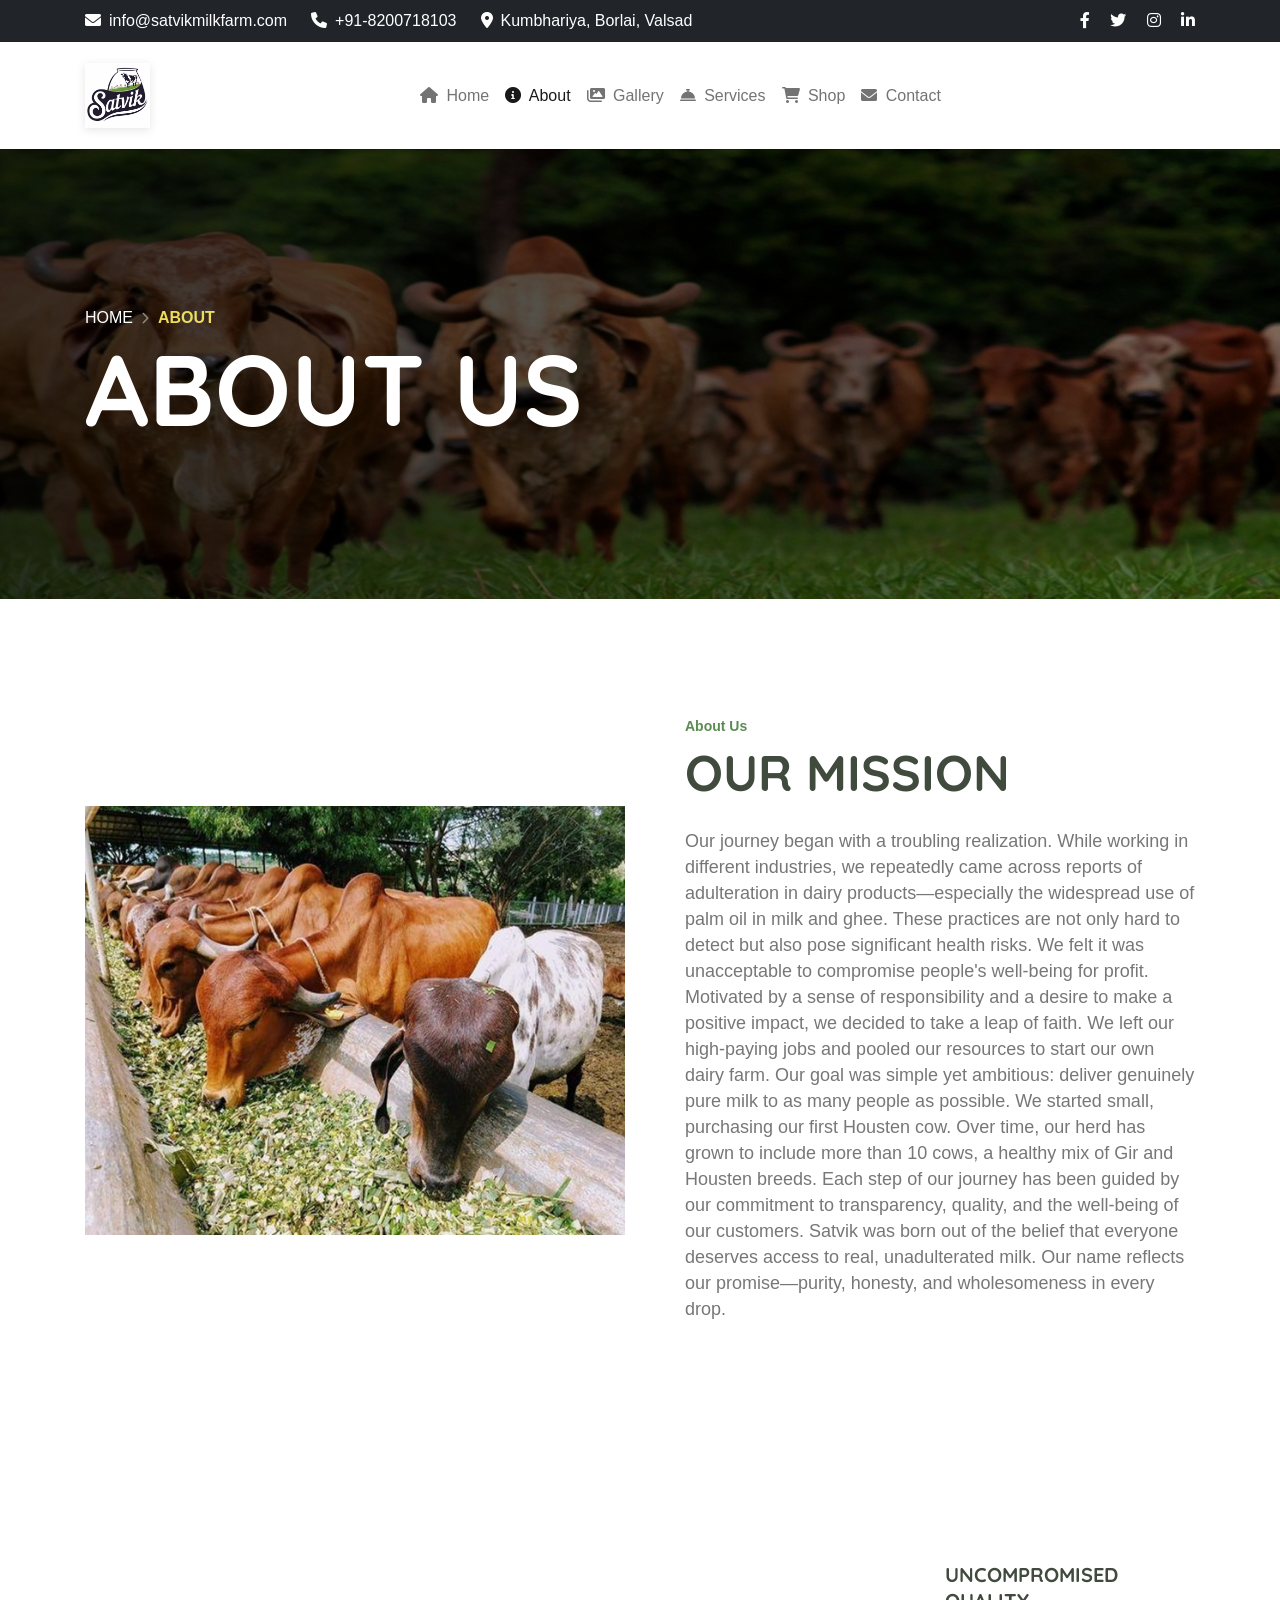
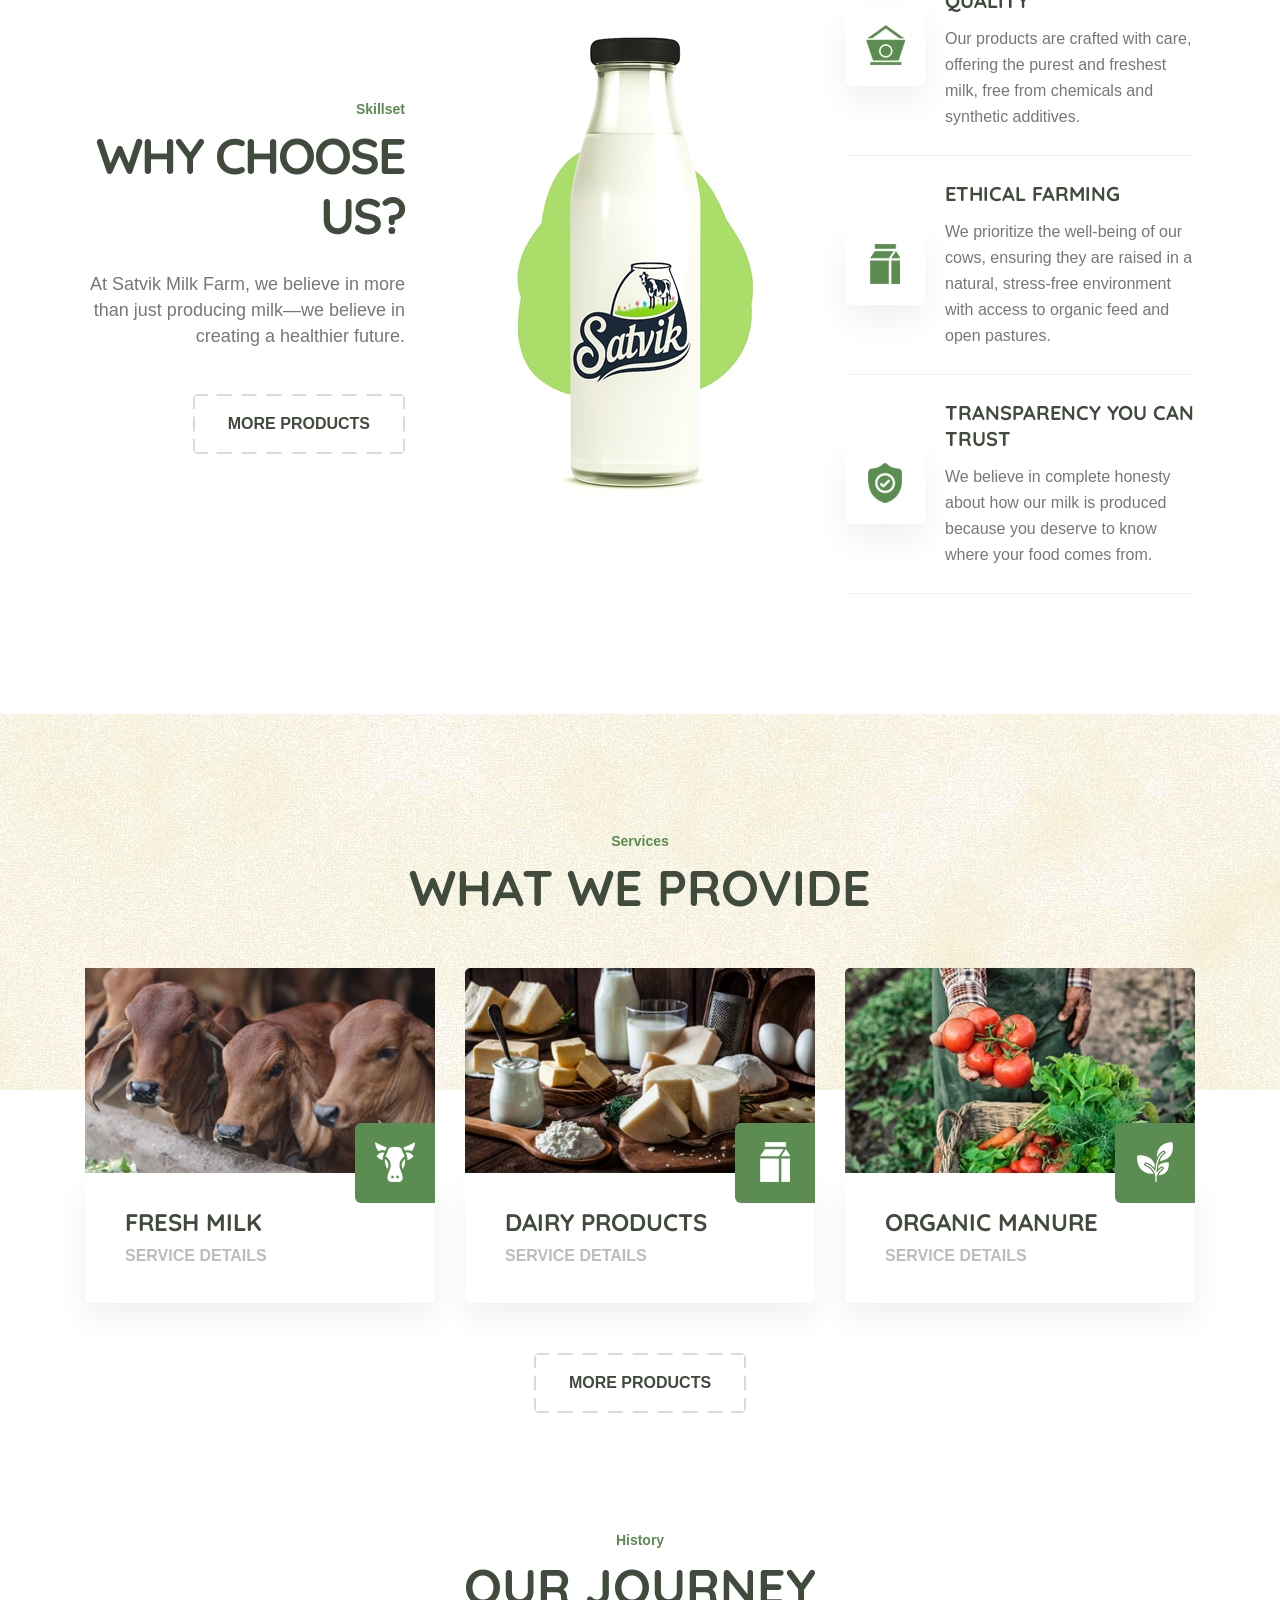
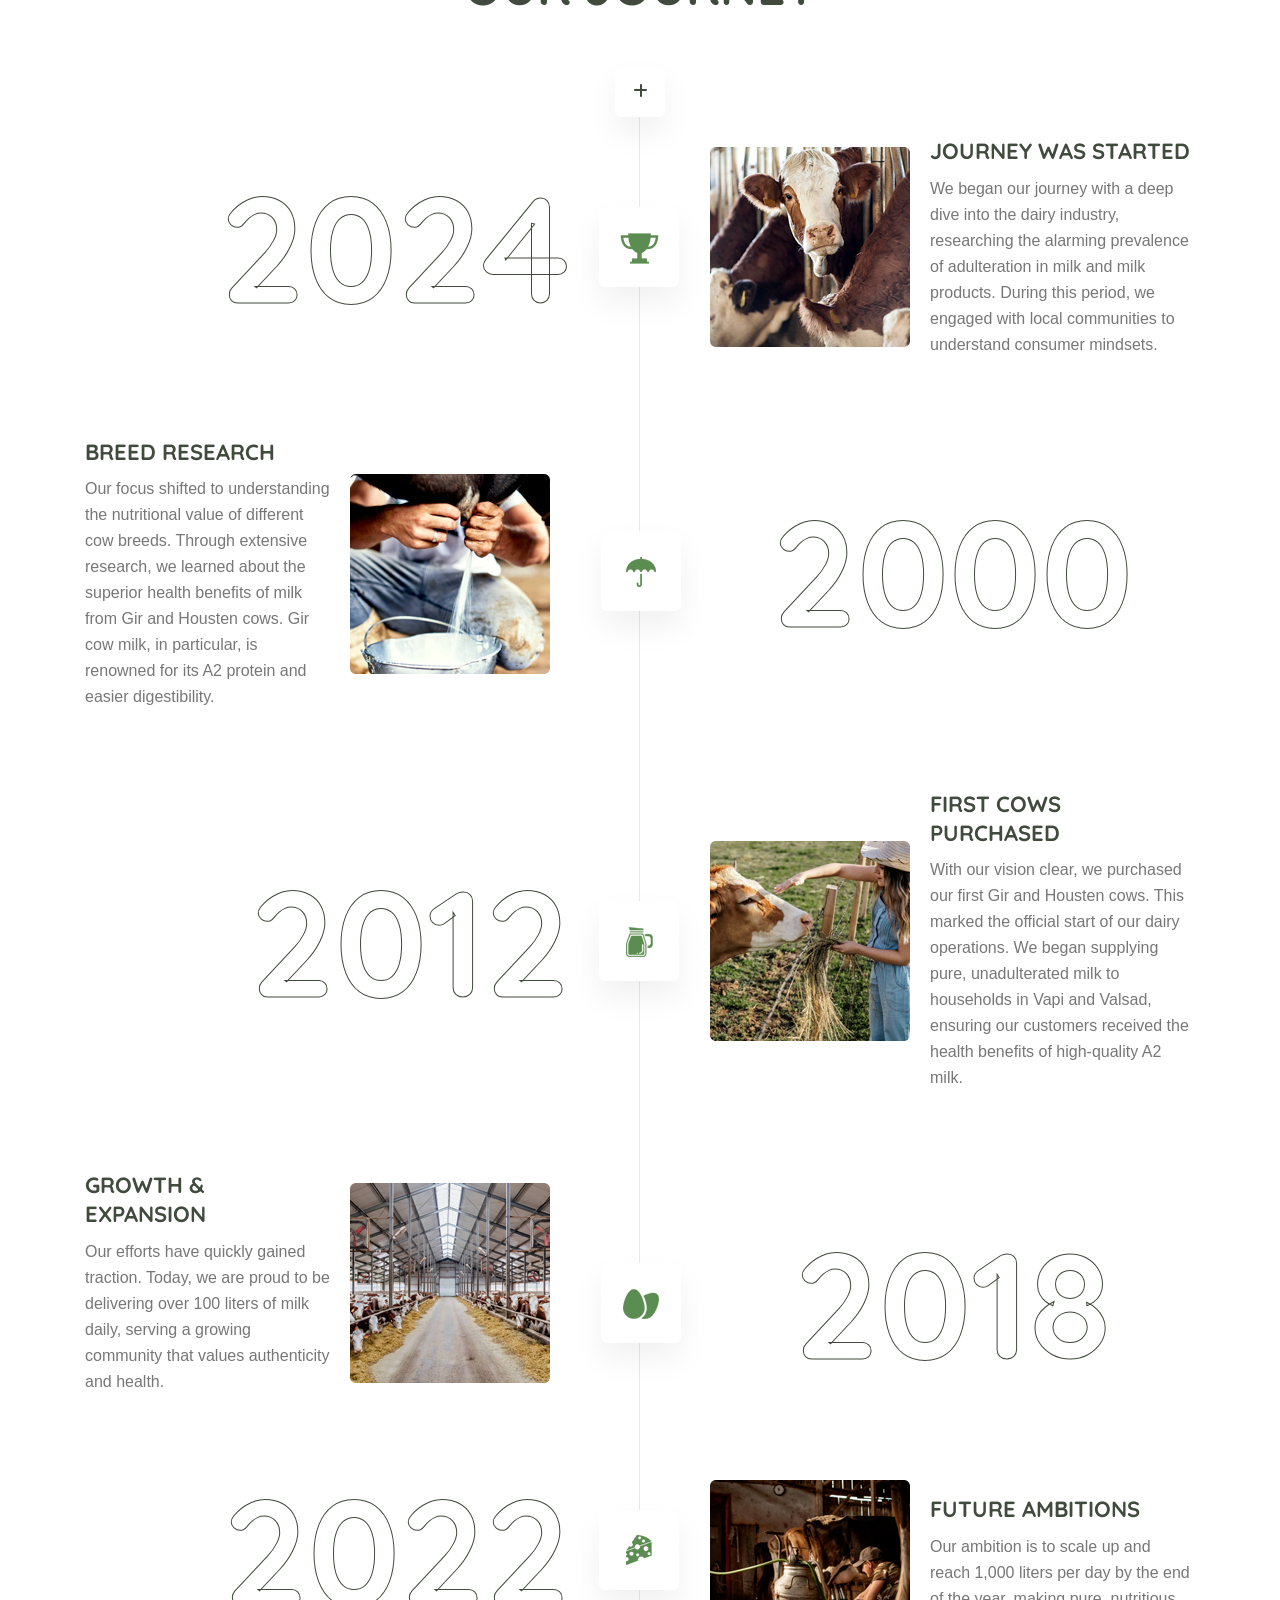
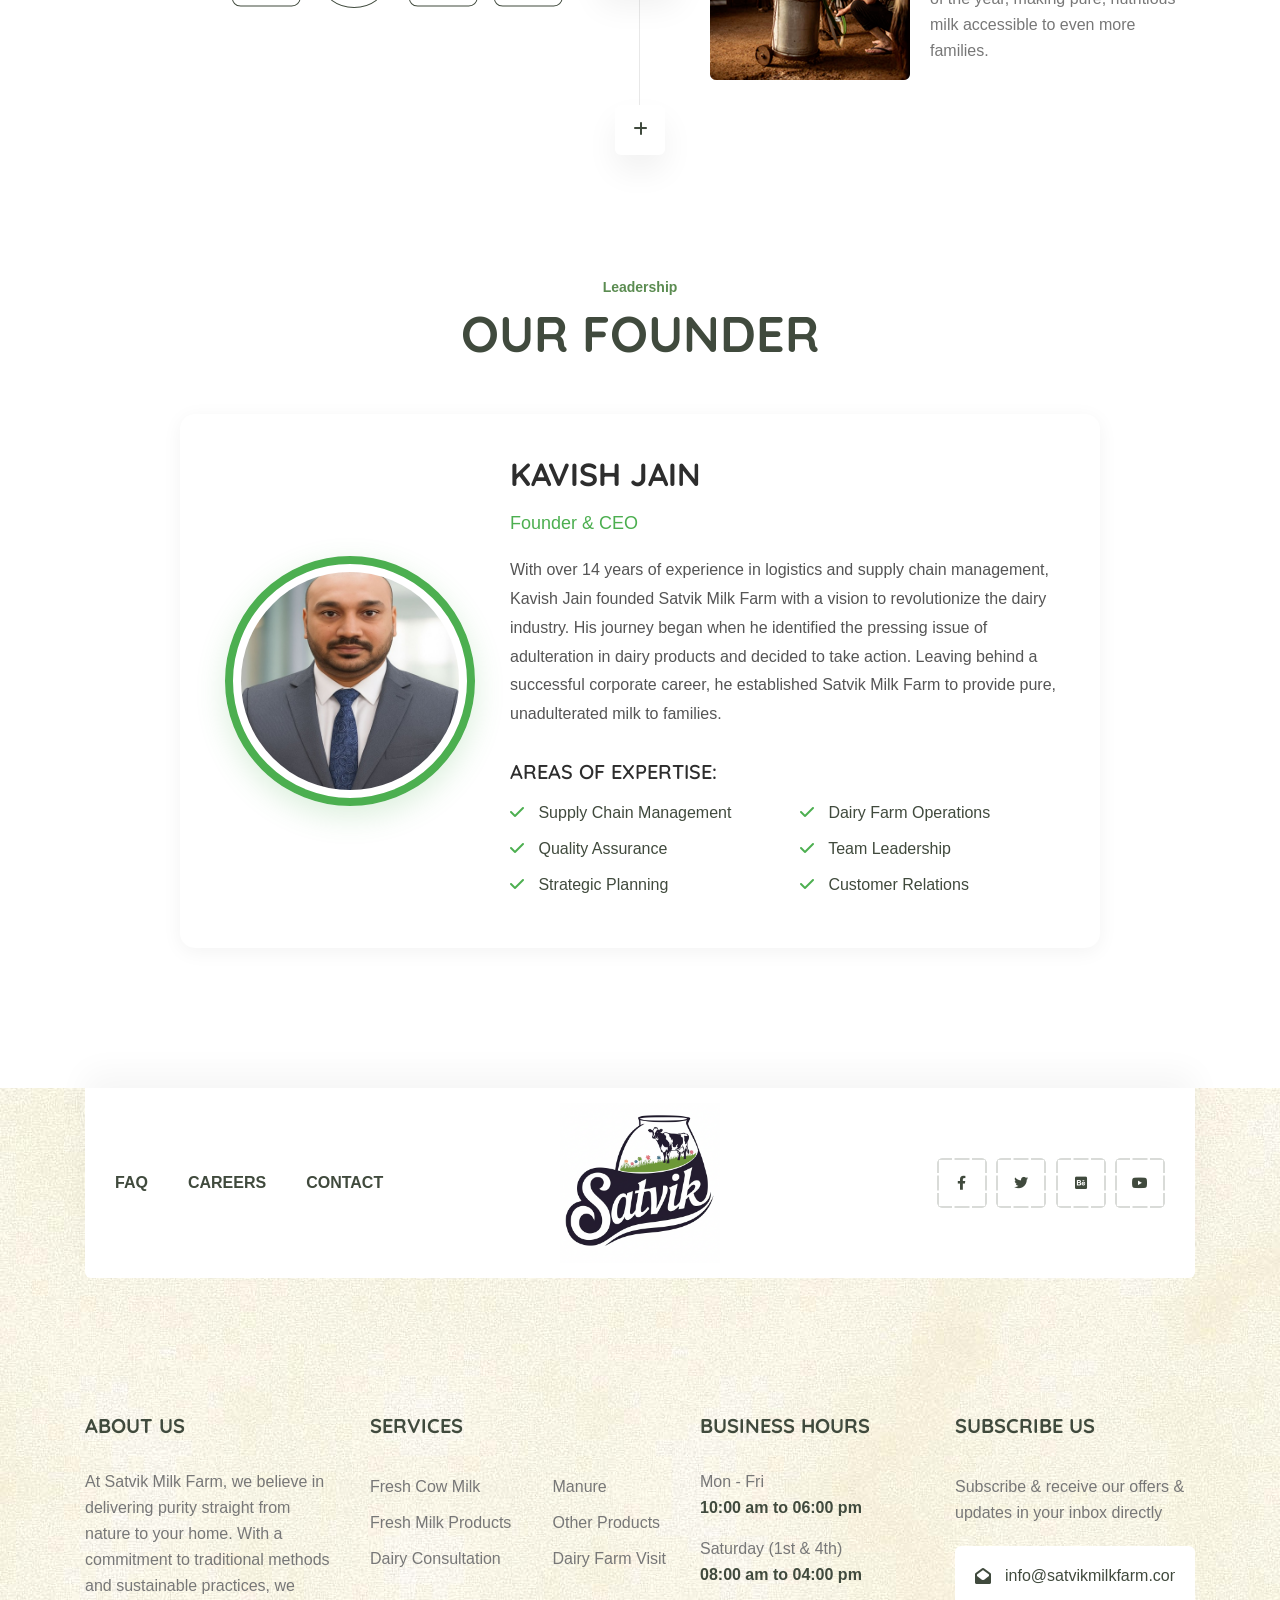
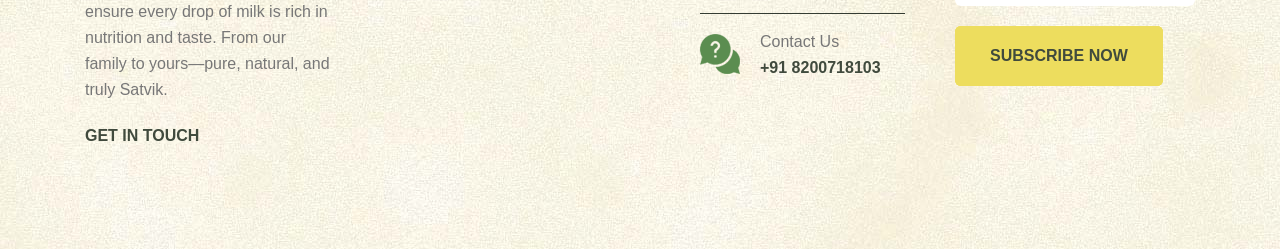
==== commit a949977c: "Update references from 'Dairy' to 'Milk Farm'" ====
--- a/about.html
+++ b/about.html
@@ -212,7 +212,7 @@
                     href="mailto:info@satvikmilkfarm.com"
                     class="text-white text-decoration-none"
                   >
-                    <i class="fas fa-envelope me-2"></i>info@satvikdairy.com
+                    <i class="fas fa-envelope me-2"></i>info@satvikmilkfarm.com
                   </a>
                 </div>
                 <div class="me-4">
@@ -259,7 +259,7 @@
           <a class="navbar-brand" href="index.html">
             <img
               src="assets/img/logo/logo (1).png"
-              alt="Satvik Dairy"
+              alt="Satvik Milk Farm"
               style="
                 height: 65px;
                 filter: drop-shadow(0 2px 4px rgba(0, 0, 0, 0.1));
@@ -397,7 +397,7 @@
                   <span class="bd-sub__title">Skillset</span>
                   <h2 class="bd-section__title s-2 mb-25">Why Choose Us?</h2>
                   <p class="bd-section__paragraph">
-                    At Satvik Dairy Farm, we believe in more than just producing
+                    At Satvik Milk Farm, we believe in more than just producing
                     milk—we believe in creating a healthier future.
                   </p>
                 </div>
@@ -911,12 +911,12 @@
                         "
                       >
                         With over 14 years of experience in logistics and supply
-                        chain management, Kavish Jain founded Satvik Dairy Farm
+                        chain management, Kavish Jain founded Satvik Milk Farm
                         with a vision to revolutionize the dairy industry. His
                         journey began when he identified the pressing issue of
                         adulteration in dairy products and decided to take
                         action. Leaving behind a successful corporate career, he
-                        established Satvik Dairy Farm to provide pure,
+                        established Satvik Milk Farm to provide pure,
                         unadulterated milk to families.
                       </p>
                       <div
@@ -1059,7 +1059,7 @@
                     </div>
                     <div class="bd-footer__paragraph">
                       <p>
-                        At Satvik Dairy Farm, we believe in delivering purity
+                        At Satvik Milk Farm, we believe in delivering purity
                         straight from nature to your home. With a commitment to
                         traditional methods and sustainable practices, we ensure
                         every drop of milk is rich in nutrition and taste. From
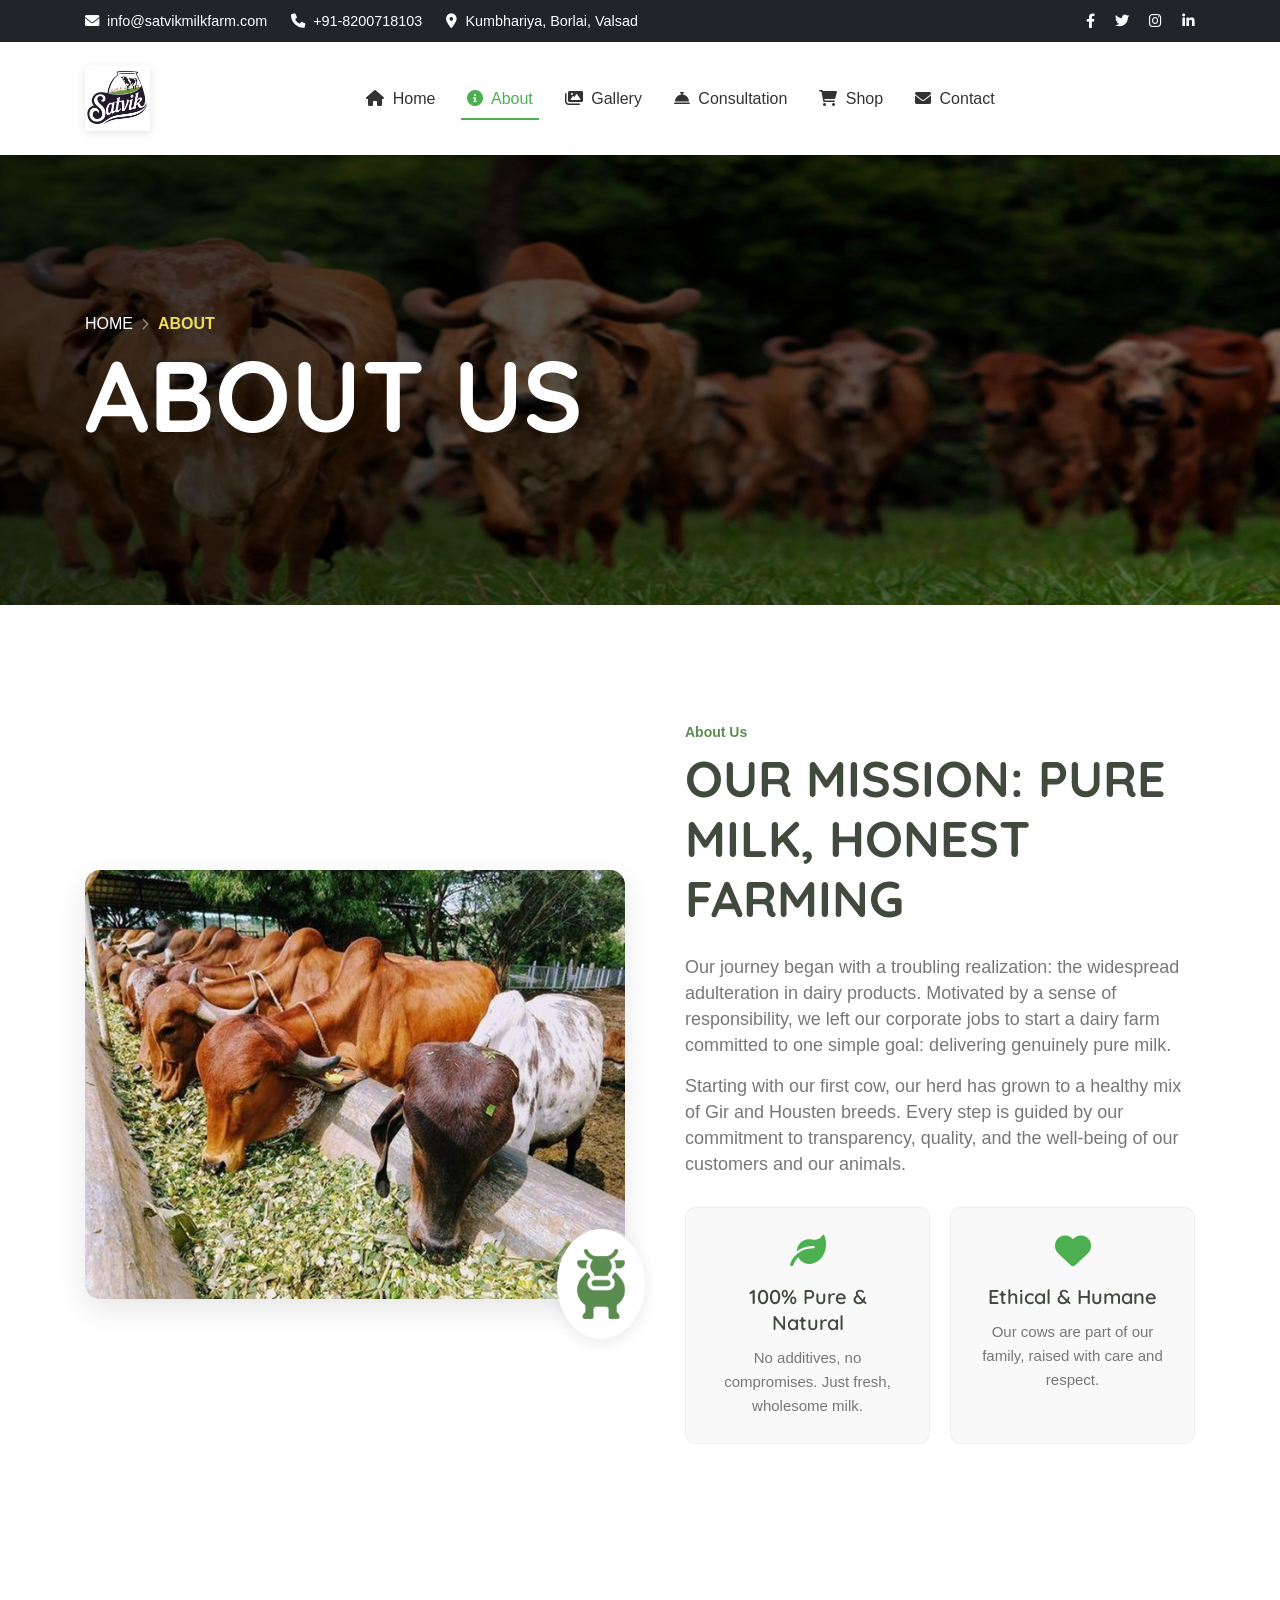
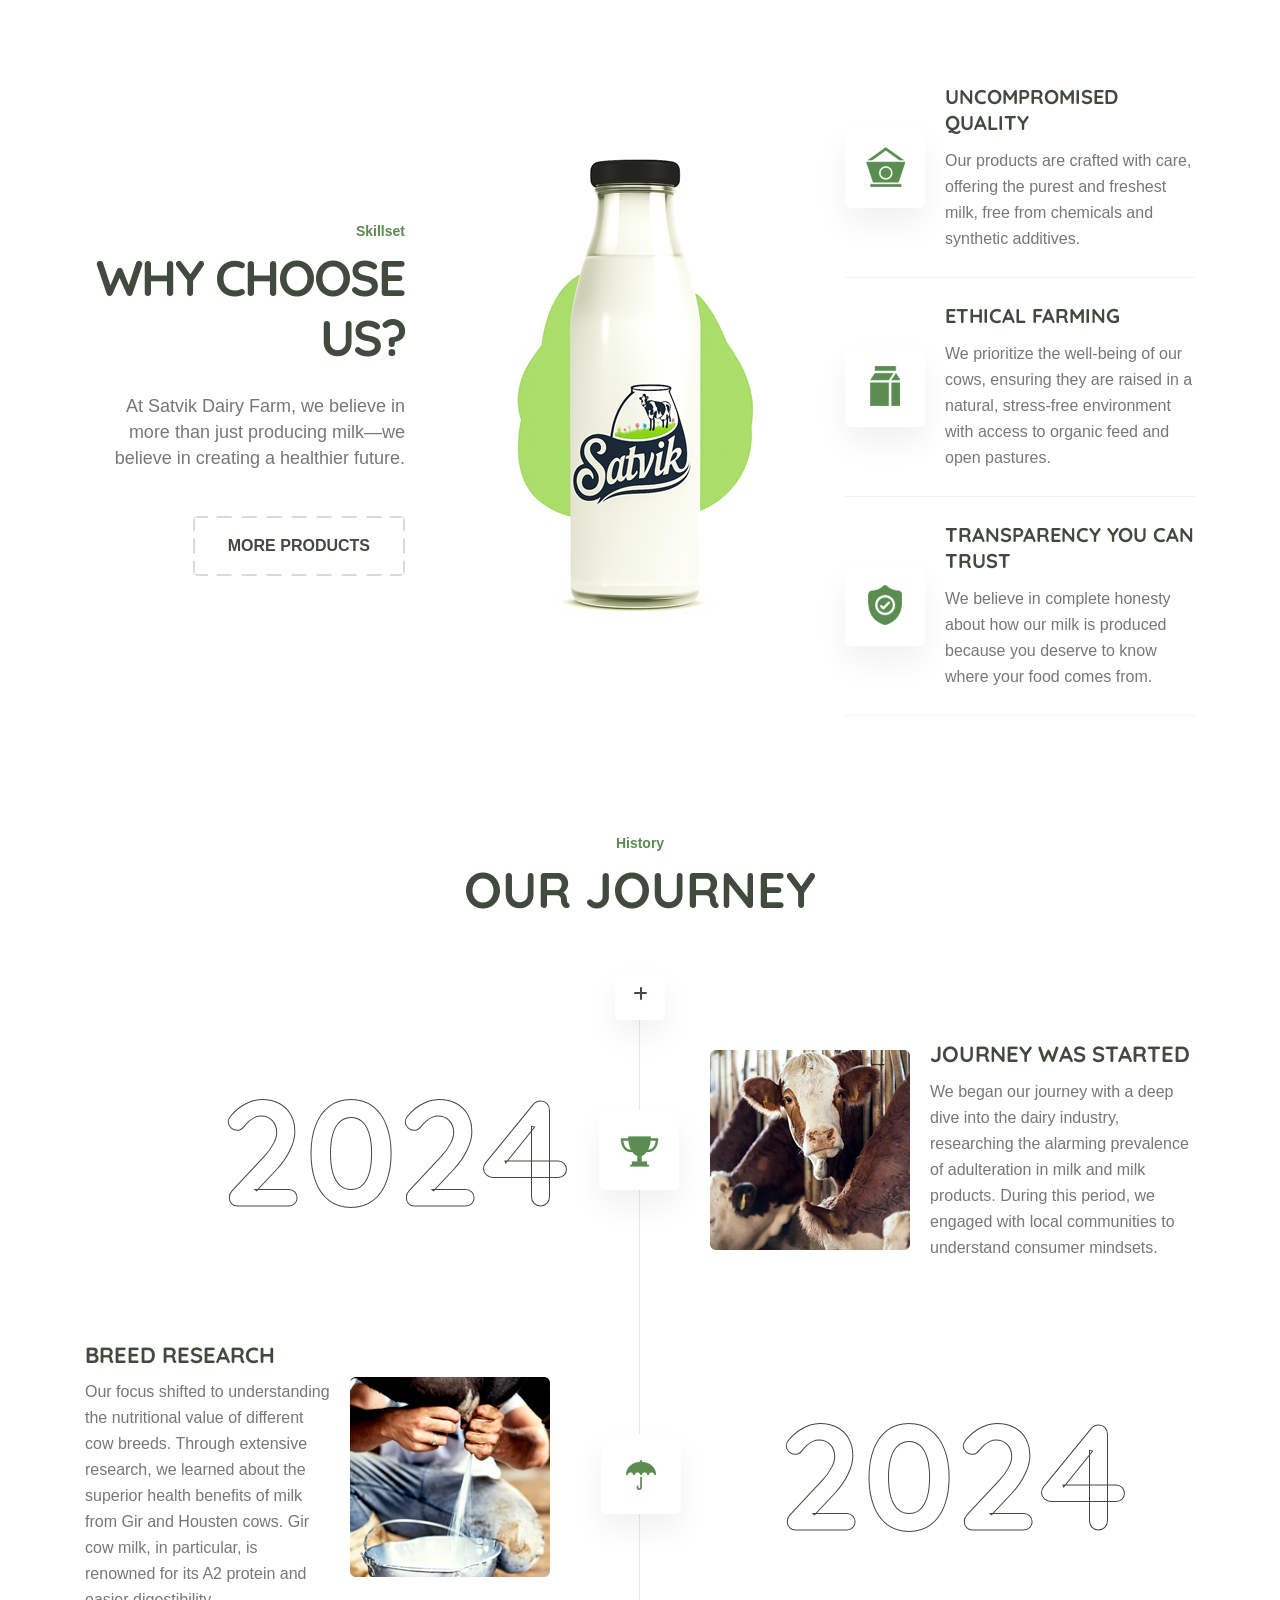
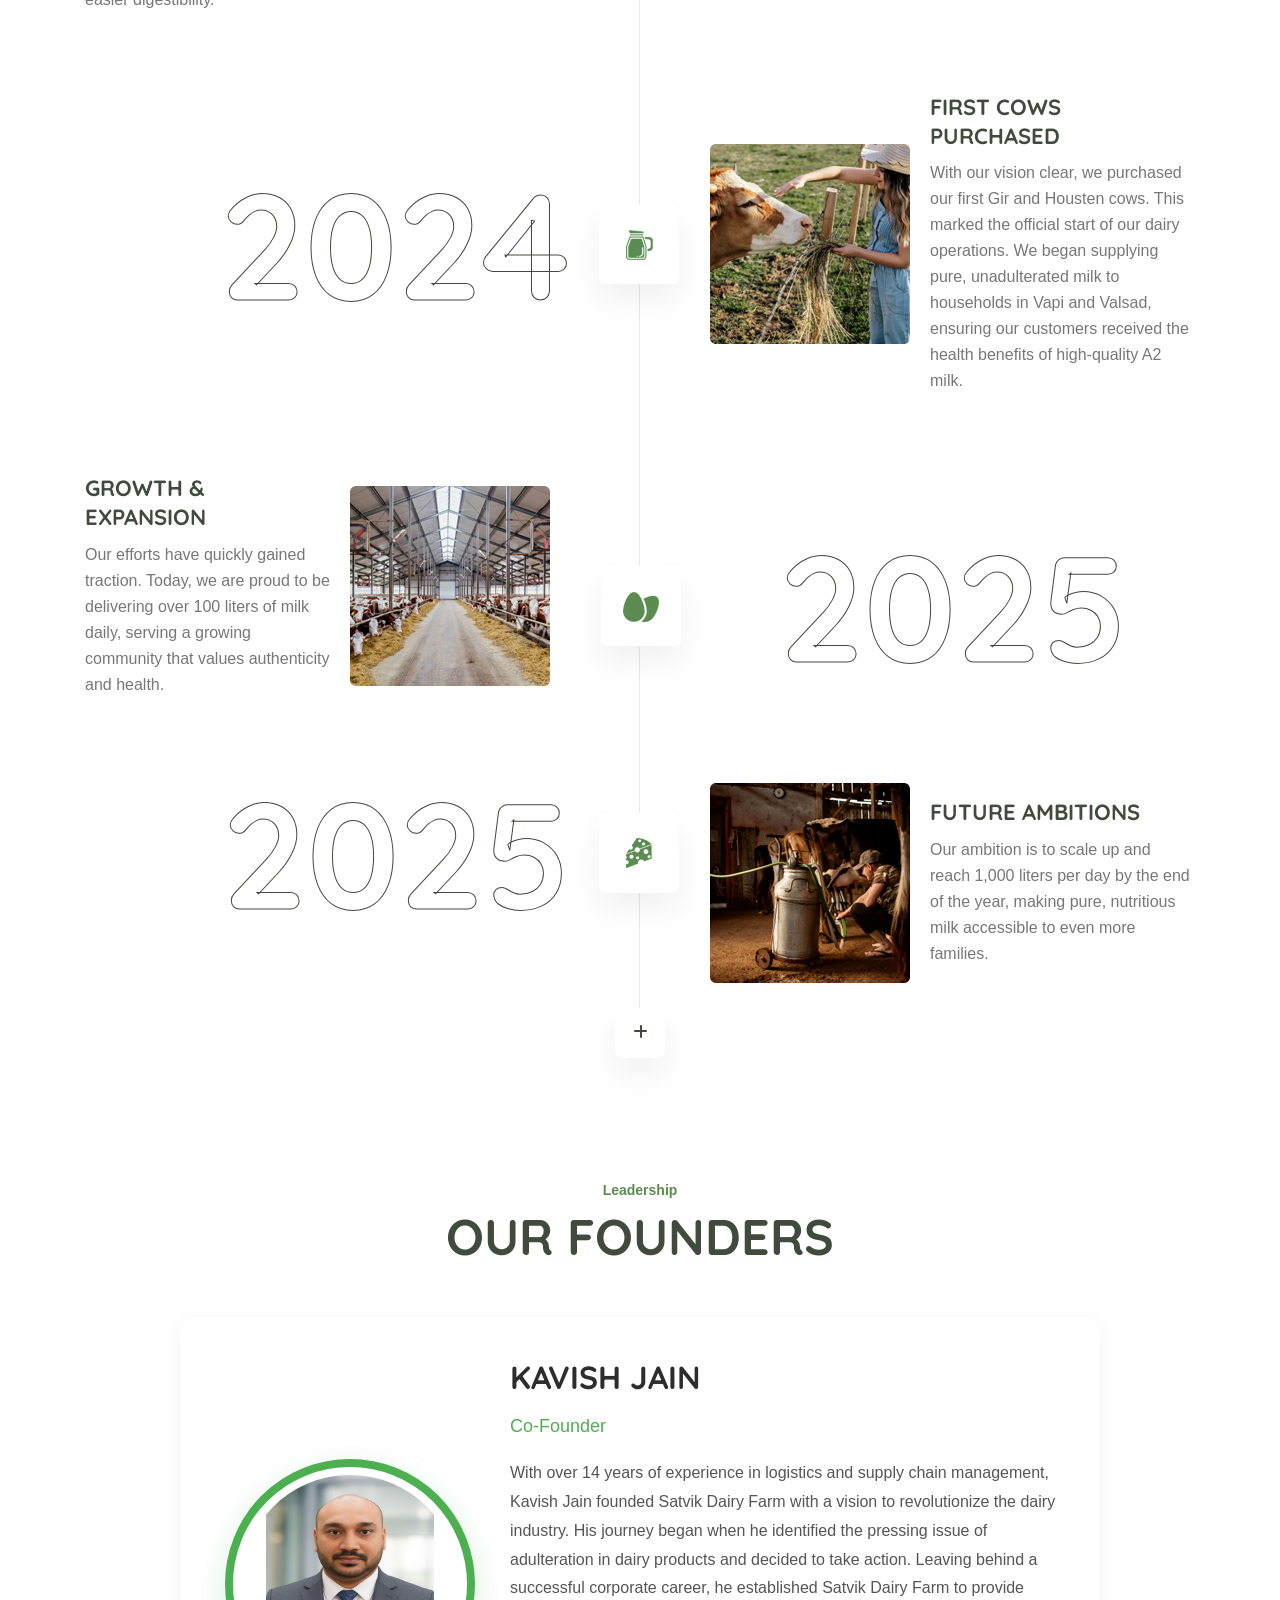
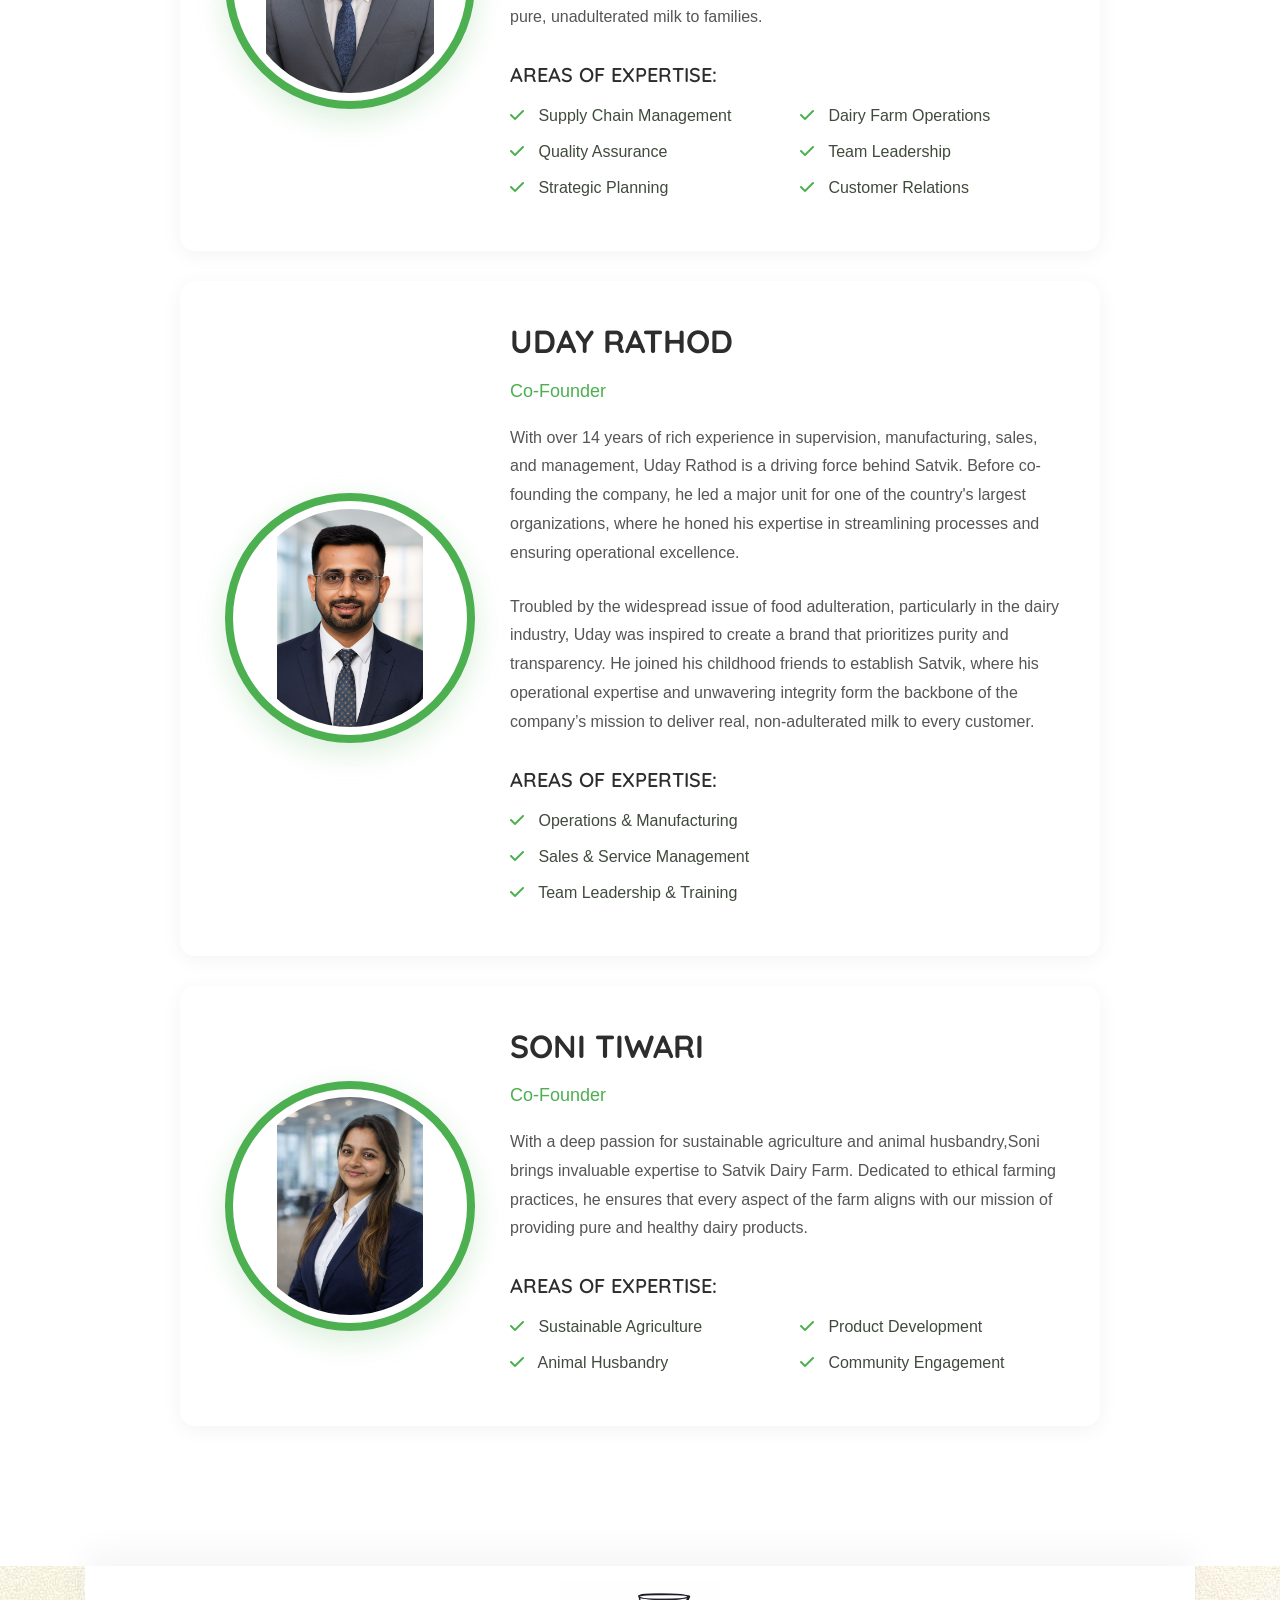
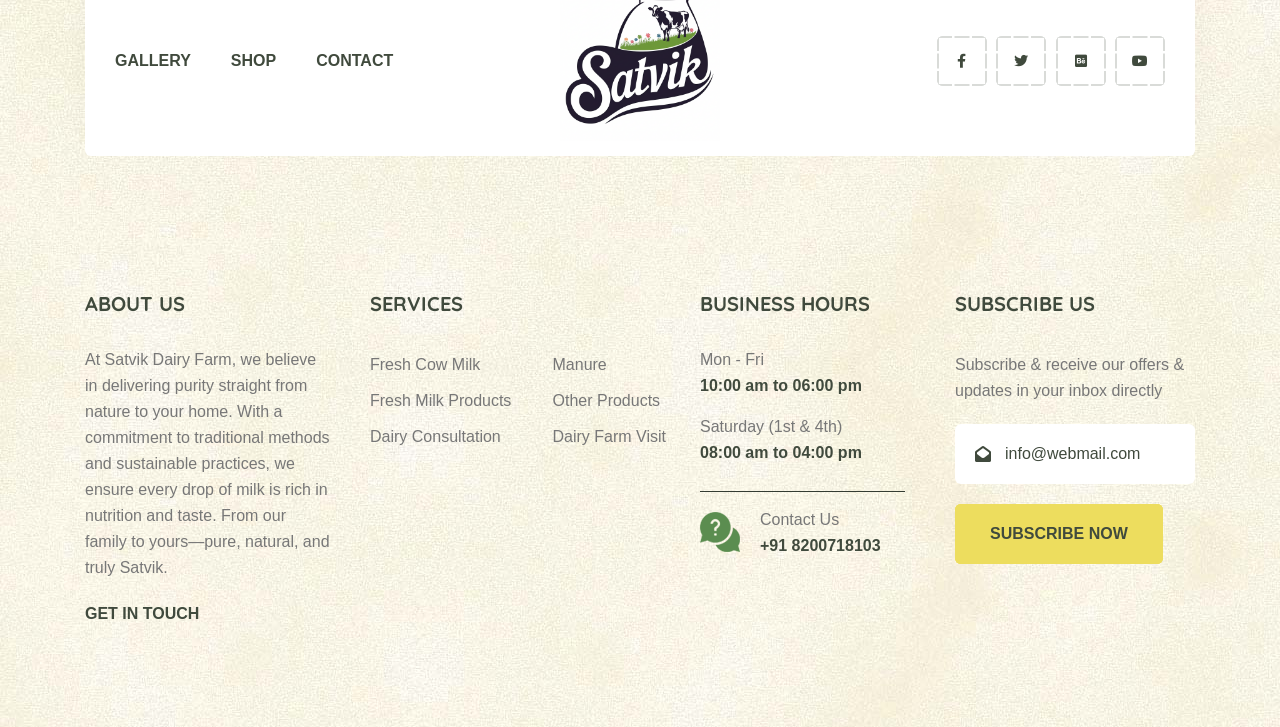
==== commit 19d0f65f: "Update contact email in about.html" ====
--- a/about.html
+++ b/about.html
@@ -20,6 +20,68 @@
     <link rel="stylesheet" href="assets/css/font-awesome-pro.css" />
     <link rel="stylesheet" href="assets/css/spacing.css" />
     <link rel="stylesheet" href="assets/css/main.css" />
+    <link rel="stylesheet" href="assets/css/navbar.css"/>
+    <style>
+      .bd-about__thumb-wrapper-3 {
+        text-align: center;
+      }
+      .bd-about__thumb-main {
+        border-radius: 15px;
+        box-shadow: 0 10px 30px rgba(0,0,0,0.1);
+        max-width: 100%;
+      }
+      .bd-about__thumb-shape {
+        position: absolute;
+        bottom: -40px;
+        right: -20px;
+        background: #fff;
+        padding: 20px;
+        border-radius: 50%;
+        box-shadow: 0 5px 15px rgba(0,0,0,0.08);
+      }
+      .bd-about__values {
+        margin-top: 30px;
+        display: grid;
+        grid-template-columns: 1fr 1fr;
+        gap: 20px;
+      }
+      .bd-about__values-item {
+        background: #f9f9f9;
+        padding: 25px;
+        border-radius: 10px;
+        text-align: center;
+        border: 1px solid #eee;
+        transition: all 0.3s ease;
+      }
+      .bd-about__values-item:hover {
+        transform: translateY(-5px);
+        box-shadow: 0 8px 25px rgba(0,0,0,0.07);
+      }
+      .bd-about__values-item i {
+        font-size: 36px;
+        color: #4caf50;
+        margin-bottom: 15px;
+      }
+      .bd-about__values-item h4 {
+        font-size: 20px;
+        margin-bottom: 10px;
+        text-transform: none;
+      }
+      .bd-about__values-item p {
+        font-size: 15px;
+        margin-bottom: 0;
+        line-height: 1.6;
+      }
+
+      @media (max-width: 767px) {
+        .bd-about__thumb-shape {
+          display: none;
+        }
+        .bd-about__values {
+          grid-template-columns: 1fr;
+        }
+      }
+    </style>
   </head>
   <body>
     <!--[if lte IE 9]>
@@ -97,8 +159,8 @@
                   </div>
                   <div class="offcanvas__contact-text">
                     <a href="tel:+012-345-6789"
-                      ><span class="mailto:info@satvikmilkfarm.com"
-                        >info@satvikmilkfarm.com</span
+                      ><span class="mailto:support@mail.com"
+                        >support@mail.com</span
                       ></a
                     >
                   </div>
@@ -208,43 +270,28 @@
             <div class="col-lg-8">
               <div class="d-flex align-items-center">
                 <div class="me-4">
-                  <a
-                    href="mailto:info@satvikmilkfarm.com"
-                    class="text-white text-decoration-none"
-                  >
+                  <a href="mailto:info@satvikmilkfarm.com" class="text-white text-decoration-none">
                     <i class="fas fa-envelope me-2"></i>info@satvikmilkfarm.com
                   </a>
                 </div>
                 <div class="me-4">
-                  <a
-                    href="tel:+91-8200718103"
-                    class="text-white text-decoration-none"
-                  >
+                  <a href="tel:+91-8200718103" class="text-white text-decoration-none">
                     <i class="fas fa-phone me-2"></i>+91-8200718103
                   </a>
                 </div>
                 <div>
                   <a href="#" class="text-white text-decoration-none">
-                    <i class="fas fa-map-marker-alt me-2"></i>Kumbhariya,
-                    Borlai, Valsad
+                    <i class="fas fa-map-marker-alt me-2"></i>Kumbhariya, Borlai, Valsad
                   </a>
                 </div>
               </div>
             </div>
             <div class="col-lg-4">
               <div class="social-links text-end">
-                <a href="#" class="text-white me-3"
-                  ><i class="fab fa-facebook-f"></i
-                ></a>
-                <a href="#" class="text-white me-3"
-                  ><i class="fab fa-twitter"></i
-                ></a>
-                <a href="#" class="text-white me-3"
-                  ><i class="fab fa-instagram"></i
-                ></a>
-                <a href="#" class="text-white"
-                  ><i class="fab fa-linkedin-in"></i
-                ></a>
+                <a href="#" class="text-white me-3"><i class="fab fa-facebook-f"></i></a>
+                <a href="#" class="text-white me-3"><i class="fab fa-twitter"></i></a>
+                <a href="#" class="text-white me-3"><i class="fab fa-instagram"></i></a>
+                <a href="#" class="text-white"><i class="fab fa-linkedin-in"></i></a>
               </div>
             </div>
           </div>
@@ -252,27 +299,13 @@
       </div>
 
       <!-- Main Navigation -->
-      <nav
-        class="navbar navbar-expand-lg navbar-light bg-white shadow-sm sticky-top py-3"
-      >
+      <nav class="navbar navbar-expand-lg navbar-light bg-white shadow-sm sticky-top py-3">
         <div class="container">
           <a class="navbar-brand" href="index.html">
-            <img
-              src="assets/img/logo/logo (1).png"
-              alt="Satvik Milk Farm"
-              style="
-                height: 65px;
-                filter: drop-shadow(0 2px 4px rgba(0, 0, 0, 0.1));
-              "
-            />
+            <img src="assets/img/logo/logo (1).png" alt="Satvik Dairy" style="height: 65px; filter: drop-shadow(0 2px 4px rgba(0,0,0,0.1));">
           </a>
-
-          <button
-            class="navbar-toggler border-0"
-            type="button"
-            data-bs-toggle="collapse"
-            data-bs-target="#navbarNav"
-          >
+          
+          <button class="navbar-toggler border-0" type="button" data-bs-toggle="collapse" data-bs-target="#navbarNav">
             <i class="fas fa-bars"></i>
           </button>
 
@@ -295,7 +328,7 @@
               </li>
               <li class="nav-item">
                 <a class="nav-link" href="service-details.html">
-                  <i class="fas fa-concierge-bell me-1"></i> Services
+                  <i class="fas fa-concierge-bell me-1"></i> Consultation
                 </a>
               </li>
               <li class="nav-item">
@@ -348,39 +381,38 @@
       <!-- About area start -->
       <section class="bd-about__area pt-120 pb-60">
         <div class="container">
-          <div class="row align-items-center">
+          <div class="row align-items-center wow fadeInUp" data-wow-delay=".3s">
             <div class="col-lg-6">
-              <div class="bd-about__thumb w-img mb-60">
-                <img src="assets/img/about/back.jpg" alt="about-thumb" />
+              <div class="bd-about__thumb-wrapper-3 mb-60 p-relative">
+                <img class="bd-about__thumb-main" src="assets/img/about/back.jpg" alt="Our dairy farm">
+                <div class="bd-about__thumb-shape">
+                  <img src="assets/img/counter/counter-01.png" alt="cow shape">
+                </div>
               </div>
             </div>
             <div class="col-lg-6">
               <div class="bd-about__content-box-3 mb-60">
-                <div class="bd-section__title-wrapper mb-40">
+                <div class="bd-section__title-wrapper mb-30">
                   <span class="bd-sub__title">About Us</span>
-                  <h2 class="bd-section__title mb-25">Our Mission</h2>
+                  <h2 class="bd-section__title mb-25">Our Mission: Pure Milk, Honest Farming</h2>
                   <p class="bd-section__paragraph">
-                    Our journey began with a troubling realization. While
-                    working in different industries, we repeatedly came across
-                    reports of adulteration in dairy products—especially the
-                    widespread use of palm oil in milk and ghee. These practices
-                    are not only hard to detect but also pose significant health
-                    risks. We felt it was unacceptable to compromise people's
-                    well-being for profit. Motivated by a sense of
-                    responsibility and a desire to make a positive impact, we
-                    decided to take a leap of faith. We left our high-paying
-                    jobs and pooled our resources to start our own dairy farm.
-                    Our goal was simple yet ambitious: deliver genuinely pure
-                    milk to as many people as possible. We started small,
-                    purchasing our first Housten cow. Over time, our herd has
-                    grown to include more than 10 cows, a healthy mix of Gir and
-                    Housten breeds. Each step of our journey has been guided by
-                    our commitment to transparency, quality, and the well-being
-                    of our customers. Satvik was born out of the belief that
-                    everyone deserves access to real, unadulterated milk. Our
-                    name reflects our promise—purity, honesty, and wholesomeness
-                    in every drop.
+                    Our journey began with a troubling realization: the widespread adulteration in dairy products. Motivated by a sense of responsibility, we left our corporate jobs to start a dairy farm committed to one simple goal: delivering genuinely pure milk.
                   </p>
+                  <p class="bd-section__paragraph">
+                    Starting with our first cow, our herd has grown to a healthy mix of Gir and Housten breeds. Every step is guided by our commitment to transparency, quality, and the well-being of our customers and our animals.
+                  </p>
+                </div>
+                <div class="bd-about__values">
+                  <div class="bd-about__values-item">
+                    <i class="fas fa-leaf"></i>
+                    <h4>100% Pure &amp; Natural</h4>
+                    <p>No additives, no compromises. Just fresh, wholesome milk.</p>
+                  </div>
+                  <div class="bd-about__values-item">
+                    <i class="fas fa-heart"></i>
+                    <h4>Ethical &amp; Humane</h4>
+                    <p>Our cows are part of our family, raised with care and respect.</p>
+                  </div>
                 </div>
               </div>
             </div>
@@ -397,11 +429,11 @@
                   <span class="bd-sub__title">Skillset</span>
                   <h2 class="bd-section__title s-2 mb-25">Why Choose Us?</h2>
                   <p class="bd-section__paragraph">
-                    At Satvik Milk Farm, we believe in more than just producing
+                    At Satvik Dairy Farm, we believe in more than just producing
                     milk—we believe in creating a healthier future.
                   </p>
                 </div>
-                <div class="bd-skill__btn">
+                <div class="bd-skill__btn" style="position: relative;">
                   <a class="bd-theme__btn-4" href="shop.html">more products</a>
                 </div>
               </div>
@@ -458,168 +490,6 @@
         </div>
       </section>
 
-      <!-- Service area start -->
-      <section
-        class="bd-serrvice__area service__bg pt-120 pb-90"
-        data-background="assets/img/bg/service-bg.jpg"
-      >
-        <div class="container">
-          <div class="row">
-            <div class="col-12">
-              <div class="bd-section__title-wrapper text-center mb-50">
-                <span class="bd-sub__title">Services</span>
-                <h2 class="bd-section__title">What We Provide</h2>
-              </div>
-            </div>
-          </div>
-          <div class="row">
-            <div class="col-xl-4 col-lg-4 col-md-6">
-              <div class="bd-service__item-2 mb-30">
-                <div class="bd-service__thumb-2 w-img">
-                  <a href="service-details.html">
-                    <img
-                      src="assets/img/service/gir milk.png"
-                      alt="service-thumb"
-                    />
-                  </a>
-                </div>
-                <div class="bd-service__content-2 transition-3">
-                  <h3><a href="service-detasils.html">fresh milk</a></h3>
-                  <a class="bd-link__btn-2" href="service-details.html"
-                    >Service Details</a
-                  >
-                  <div class="bd-service__icon">
-                    <span>
-                      <img
-                        src="assets/img/service/icon/1.png"
-                        alt="service-icon"
-                      />
-                    </span>
-                  </div>
-                </div>
-                <div class="bd-service__hover transition-3">
-                  <div class="bd-service__overlay">
-                    <div class="bd-service__icon">
-                      <span>
-                        <img
-                          src="assets/img/service/icon/1.png"
-                          alt="service-icon"
-                        />
-                      </span>
-                    </div>
-                    <span class="bd-servicr__stroke-text">01</span>
-                    <h3>
-                      <a href="service-details.html">fresh milk</a>
-                    </h3>
-                    <p>Fresh A2 milk for the well-being of your loved ones</p>
-                    <a class="bd-link__btn-2" href="service-details.html"
-                      >Service Details</a
-                    >
-                  </div>
-                </div>
-              </div>
-            </div>
-            <div class="col-xl-4 col-lg-4 col-md-6">
-              <div class="bd-service__item-2 mb-30">
-                <div class="bd-service__thumb-2 w-img">
-                  <a href="service-details.html">
-                    <img
-                      src="assets/img/service/service-02.jpg"
-                      alt="service-thumb"
-                    />
-                  </a>
-                </div>
-                <div class="bd-service__content-2 transition-3">
-                  <h3><a href="service-detasils.html">dairy products</a></h3>
-                  <a class="bd-link__btn-2" href="service-details.html"
-                    >Service Details</a
-                  >
-                  <div class="bd-service__icon">
-                    <span>
-                      <img
-                        src="assets/img/service/icon/2.png"
-                        alt="service-icon"
-                      />
-                    </span>
-                  </div>
-                </div>
-                <div class="bd-service__hover transition-3">
-                  <div class="bd-service__overlay">
-                    <div class="bd-service__icon">
-                      <span>
-                        <img
-                          src="assets/img/service/icon/2.png"
-                          alt="service-icon"
-                        />
-                      </span>
-                    </div>
-                    <span class="bd-servicr__stroke-text">02</span>
-                    <h3><a href="service-details.html">dairy products</a></h3>
-                    <p>
-                      Fresh unadulterated milk product made from best quality
-                      milk.
-                    </p>
-                    <a class="bd-link__btn-2" href="service-details.html"
-                      >Service Details</a
-                    >
-                  </div>
-                </div>
-              </div>
-            </div>
-            <div class="col-xl-4 col-lg-4 col-md-6">
-              <div class="bd-service__item-2 mb-30">
-                <div class="bd-service__thumb-2 w-img">
-                  <a href="service-details.html">
-                    <img
-                      src="assets/img/service/service-03.jpg"
-                      alt="service-thumb"
-                    />
-                  </a>
-                </div>
-                <div class="bd-service__content-2 transition-3">
-                  <h3><a href="service-detasils.html">organic manure</a></h3>
-                  <a class="bd-link__btn-2" href="service-details.html"
-                    >Service Details</a
-                  >
-                  <div class="bd-service__icon">
-                    <span>
-                      <img
-                        src="assets/img/service/icon/3.png"
-                        alt="service-icon"
-                      />
-                    </span>
-                  </div>
-                </div>
-                <div class="bd-service__hover transition-3">
-                  <div class="bd-service__overlay">
-                    <div class="bd-service__icon">
-                      <span>
-                        <img
-                          src="assets/img/service/icon/3.png"
-                          alt="service-icon"
-                        />
-                      </span>
-                    </div>
-                    <span class="bd-servicr__stroke-text">03</span>
-                    <h3><a href="service-details.html">Organic Manure</a></h3>
-                    <p>
-                      Cow Manure enriches soil with nutrients like nitrogen,
-                      phosphorus, and potassium.
-                    </p>
-                    <a class="bd-link__btn-2" href="service-details.html"
-                      >Service Details</a
-                    >
-                  </div>
-                </div>
-              </div>
-            </div>
-            <div class="service__btn text-center mt-20 mb-30">
-              <a class="bd-theme__btn-4" href="shop.html">more products</a>
-            </div>
-          </div>
-        </div>
-      </section>
-      <!-- Service area end -->
       <!-- Timeline area start -->
       <section class="bd-timeline__area pb-125">
         <div class="container">
@@ -703,7 +573,7 @@
                     <div class="col-md-6">
                       <div class="bd__timeline-year year-2 p-relative">
                         <div class="bd-timeline__date">
-                          <h2>2000</h2>
+                          <h2>2024</h2>
                           <div class="bd-timeline__icon">
                             <span
                               ><img
@@ -720,7 +590,7 @@
                     <div class="col-md-6">
                       <div class="bd__timeline-year p-relative mb-60">
                         <div class="bd-timeline__date">
-                          <h2>2012</h2>
+                          <h2>2024</h2>
                           <div class="bd-timeline__icon">
                             <span
                               ><img
@@ -781,7 +651,7 @@
                     <div class="col-md-6">
                       <div class="bd__timeline-year p-relative year-3">
                         <div class="bd-timeline__date">
-                          <h2>2018</h2>
+                          <h2>2025</h2>
                           <div class="bd-timeline__icon">
                             <span
                               ><img
@@ -798,7 +668,7 @@
                     <div class="col-md-6">
                       <div class="bd__timeline-year p-relative mb-60">
                         <div class="bd-timeline__date">
-                          <h2>2022</h2>
+                          <h2>2025</h2>
                           <div class="bd-timeline__icon">
                             <span
                               ><img
@@ -847,7 +717,7 @@
             <div class="col-12">
               <div class="bd-section__title-wrapper text-center mb-50">
                 <span class="bd-sub__title">Leadership</span>
-                <h2 class="bd-section__title">Our Founder</h2>
+                <h2 class="bd-section__title">Our Founders</h2>
               </div>
             </div>
           </div>
@@ -864,7 +734,7 @@
                 "
               >
                 <div class="row align-items-center">
-                  <div class="col-lg-4 text-center mb-4 mb-lg-0">
+                  <div class="col-lg-4 d-flex justify-content-center mb-4 mb-lg-0">
                     <div class="bd-founder__image">
                       <img
                         src="assets/img/team/owner1.jpg"
@@ -872,7 +742,7 @@
                         style="
                           width: 250px;
                           height: 250px;
-                          object-fit: cover;
+                          object-fit: contain;
                           border-radius: 50%;
                           border: 8px solid #4caf50;
                           box-shadow: 0 10px 30px rgba(76, 175, 80, 0.2);
@@ -900,7 +770,7 @@
                           color: #4caf50;
                           margin-bottom: 20px;
                         "
-                        >Founder & CEO</span
+                        >Co-Founder</span
                       >
                       <p
                         style="
@@ -911,12 +781,12 @@
                         "
                       >
                         With over 14 years of experience in logistics and supply
-                        chain management, Kavish Jain founded Satvik Milk Farm
+                        chain management, Kavish Jain founded Satvik Dairy Farm
                         with a vision to revolutionize the dairy industry. His
                         journey began when he identified the pressing issue of
                         adulteration in dairy products and decided to take
                         action. Leaving behind a successful corporate career, he
-                        established Satvik Milk Farm to provide pure,
+                        established Satvik Dairy Farm to provide pure,
                         unadulterated milk to families.
                       </p>
                       <div
@@ -989,7 +859,247 @@
                   </div>
                 </div>
               </div>
-            </div>
+              <div
+                class="bd-founder__wrapper"
+                style="
+                  background: #fff;
+                  border-radius: 15px;
+                  box-shadow: 0 4px 20px rgba(0, 0, 0, 0.05);
+                  padding: 40px;
+                  margin-bottom: 30px;
+                "
+              >
+                <div class="row align-items-center">
+                  <div class="col-lg-4 d-flex justify-content-center mb-4 mb-lg-0">
+                    <div class="bd-founder__image">
+                      <img
+                        src="assets/img/team/owner2.jpg"
+                        alt="Founder Uday Rathod"
+                        style="
+                          width: 250px;
+                          height: 250px;
+                          object-fit: contain;
+                          border-radius: 50%;
+                          border: 8px solid #4caf50;
+                          box-shadow: 0 10px 30px rgba(76, 175, 80, 0.2);
+                          padding: 8px;
+                        "
+                      />
+                    </div>
+                  </div>
+                  <div class="col-lg-8">
+                    <div class="bd-founder__content">
+                      <h3
+                        style="
+                          font-size: 32px;
+                          font-weight: 700;
+                          color: #2d2d2d;
+                          margin-bottom: 15px;
+                        "
+                      >
+                        Uday Rathod
+                      </h3>
+                      <span
+                        style="
+                          display: block;
+                          font-size: 18px;
+                          color: #4caf50;
+                          margin-bottom: 20px;
+                        "
+                        >Co-Founder</span
+                      >
+                      <p
+                        style="
+                          font-size: 16px;
+                          line-height: 1.8;
+                          color: #555;
+                          margin-bottom: 25px;
+                        "
+                      >
+                        With over 14 years of rich experience in supervision,
+                        manufacturing, sales, and management, Uday Rathod is a
+                        driving force behind Satvik. Before co-founding the
+                        company, he led a major unit for one of the country's
+                        largest organizations, where he honed his expertise in
+                        streamlining processes and ensuring operational
+                        excellence.
+                      </p>
+                      <p
+                        style="
+                          font-size: 16px;
+                          line-height: 1.8;
+                          color: #555;
+                        "
+                      >
+                        Troubled by the widespread issue of food adulteration,
+                        particularly in the dairy industry, Uday was inspired to
+                        create a brand that prioritizes purity and transparency.
+                        He joined his childhood friends to establish Satvik,
+                        where his operational expertise and unwavering integrity
+                        form the backbone of the company’s mission to deliver
+                        real, non-adulterated milk to every customer.
+                      </p>
+                      <div
+                        class="bd-founder__expertise"
+                        style="margin-top: 30px"
+                      >
+                        <h4
+                          style="
+                            font-size: 20px;
+                            color: #2d2d2d;
+                            margin-bottom: 15px;
+                          "
+                        >
+                          Areas of Expertise:
+                        </h4>
+                        <div class="row">
+                          <div class="col-sm-6">
+                            <ul style="list-style: none; padding: 0">
+                              <li style="margin-bottom: 10px">
+                                <i
+                                  class="fas fa-check"
+                                  style="color: #4caf50; margin-right: 10px"
+                                ></i>
+                                Operations & Manufacturing
+                              </li>
+                              <li style="margin-bottom: 10px">
+                                <i
+                                  class="fas fa-check"
+                                  style="color: #4caf50; margin-right: 10px"
+                                ></i>
+                                Sales & Service Management
+                              </li>
+                              <li style="margin-bottom: 10px">
+                                <i
+                                  class="fas fa-check"
+                                  style="color: #4caf50; margin-right: 10px"
+                                ></i>
+                                Team Leadership & Training
+                              </li>
+                            </ul>
+                          </div>
+                        </div>
+                      </div>
+                    </div>
+                  </div>
+                </div>
+              </div>
+             
+              <div
+                class="bd-founder__wrapper"
+                style="
+                  background: #fff;
+                  border-radius: 15px;
+                  box-shadow: 0 4px 20px rgba(0, 0, 0, 0.05);
+                  padding: 40px;
+                  margin-bottom: 30px;
+                "
+              >
+                <div class="row align-items-center">
+                  <div class="col-lg-4 d-flex justify-content-center mb-4 mb-lg-0">
+                    <div class="bd-founder__image">
+                      <img
+                        src="assets/img/team/owner3.jpeg"
+                        alt="Founder Name"
+                        style="
+                          width: 250px;
+                          height: 250px;
+                          object-fit: contain;
+                          border-radius: 50%;
+                          border: 8px solid #4caf50;
+                          box-shadow: 0 10px 30px rgba(76, 175, 80, 0.2);
+                          padding: 8px;
+                        "
+                      />
+                    </div>
+                  </div>
+                  <div class="col-lg-8">
+                    <div class="bd-founder__content">
+                      <h3
+                        style="
+                          font-size: 32px;
+                          font-weight: 700;
+                          color: #2d2d2d;
+                          margin-bottom: 15px;
+                        "
+                      >
+                        Soni Tiwari
+                      </h3>
+                      <span
+                        style="
+                          display: block;
+                          font-size: 18px;
+                          color: #4caf50;
+                          margin-bottom: 20px;
+                        "
+                        >Co-Founder</span
+                      >
+                      <p
+                        style="
+                          font-size: 16px;
+                          line-height: 1.8;
+                          color: #555;
+                          margin-bottom: 25px;
+                        "
+                      >
+                        With a deep passion for sustainable agriculture and animal husbandry,Soni brings invaluable expertise to Satvik Dairy Farm. Dedicated to ethical farming practices, he ensures that every aspect of the farm aligns with our mission of providing pure and healthy dairy products.
+                      </p>
+                      <div
+                        class="bd-founder__expertise"
+                        style="margin-top: 30px"
+                      >
+                        <h4
+                          style="
+                            font-size: 20px;
+                            color: #2d2d2d;
+                            margin-bottom: 15px;
+                          "
+                        >
+                          Areas of Expertise:
+                        </h4>
+                        <div class="row">
+                          <div class="col-sm-6">
+                            <ul style="list-style: none; padding: 0">
+                              <li style="margin-bottom: 10px">
+                                <i
+                                  class="fas fa-check"
+                                  style="color: #4caf50; margin-right: 10px"
+                                ></i>
+                                Sustainable Agriculture
+                              </li>
+                              <li style="margin-bottom: 10px">
+                                <i
+                                  class="fas fa-check"
+                                  style="color: #4caf50; margin-right: 10px"
+                                ></i>
+                                Animal Husbandry
+                              </li>
+                            </ul>
+                          </div>
+                          <div class="col-sm-6">
+                            <ul style="list-style: none; padding: 0">
+                              <li style="margin-bottom: 10px">
+                                <i
+                                  class="fas fa-check"
+                                  style="color: #4caf50; margin-right: 10px"
+                                ></i>
+                                Product Development
+                              </li>
+                              <li style="margin-bottom: 10px">
+                                <i
+                                  class="fas fa-check"
+                                  style="color: #4caf50; margin-right: 10px"
+                                ></i>
+                                Community Engagement
+                              </li>
+                            </ul>
+                          </div>
+                        </div>
+                      </div>
+                    </div>
+                  </div>
+                </div>
+              </div>
           </div>
         </div>
       </section>
@@ -1010,8 +1120,9 @@
                   <div class="col-xl-4 col-lg-4 col-md-6">
                     <div class="bd-footer__top-link">
                       <ul>
-                        <li><a href="faq.html">FAQ</a></li>
-                        <li><a href="about.html">Careers</a></li>
+                         <li><a href="gallery.html">Gallery</a></li> 
+                         <li><a href="shop.html">Shop</a></li>
+                        
                         <li><a href="contact.html">Contact</a></li>
                       </ul>
                     </div>
@@ -1059,7 +1170,7 @@
                     </div>
                     <div class="bd-footer__paragraph">
                       <p>
-                        At Satvik Milk Farm, we believe in delivering purity
+                        At Satvik Dairy Farm, we believe in delivering purity
                         straight from nature to your home. With a commitment to
                         traditional methods and sustainable practices, we ensure
                         every drop of milk is rich in nutrition and taste. From
@@ -1131,7 +1242,7 @@
                       </p>
                       <form action="#">
                         <div class="bd-footer__input p-relative mb-20">
-                          <input type="text" placeholder="info@satvikmilkfarm.com" />
+                          <input type="text" placeholder="info@webmail.com" />
                           <i class="fa-solid fa-envelope-open"></i>
                         </div>
                         <button class="bd-theme__btn-3">Subscribe Now</button>
@@ -1145,6 +1256,8 @@
         </div>
       </section>
     </footer>
+
+
     <!-- Footer area end -->
     <!-- Back to top start -->
     <div class="progress-wrap">
--- a/assets/css/navbar.css
+++ b/assets/css/navbar.css
@@ -0,0 +1,113 @@
+/* Top Bar Styles */
+.top-bar {
+  font-size: 0.9rem;
+}
+
+.top-bar a:hover {
+  opacity: 0.8;
+  transition: opacity 0.3s;
+}
+
+.social-links a {
+  transition: transform 0.3s;
+}
+
+.social-links a:hover {
+  transform: translateY(-2px);
+}
+
+/* Navbar Styles */
+.navbar {
+  transition: all 0.3s ease;
+}
+
+.navbar.sticky {
+  box-shadow: 0 2px 20px rgba(0, 0, 0, 0.1);
+}
+
+.navbar-brand {
+  padding: 0.5rem 0;
+}
+
+.navbar-brand img {
+  transition: all 0.3s ease;
+  max-width: 100%;
+  height: auto;
+}
+
+.navbar-brand:hover img {
+  transform: scale(1.05);
+  filter: drop-shadow(0 4px 6px rgba(0, 0, 0, 0.15));
+}
+
+.nav-link {
+  font-weight: 500;
+  padding: 0.5rem 1rem !important;
+  transition: color 0.3s;
+  position: relative;
+  color: #333 !important;
+}
+
+.nav-link::after {
+  content: "";
+  position: absolute;
+  width: 0;
+  height: 2px;
+  bottom: 0;
+  left: 50%;
+  background-color: #4caf50;
+  transition: all 0.3s ease;
+  transform: translateX(-50%);
+}
+
+.nav-link:hover::after,
+.nav-link.active::after {
+  width: 80%;
+}
+
+.nav-link:hover,
+.nav-link.active {
+  color: #4caf50 !important;
+}
+
+.nav-link i {
+  transition: transform 0.3s;
+}
+
+.nav-link:hover i {
+  transform: translateY(-2px);
+}
+
+/* Mobile Menu Styles */
+.navbar-toggler {
+  padding: 0;
+  border: none;
+  color: #333;
+}
+
+.navbar-toggler:focus {
+  box-shadow: none;
+}
+
+.navbar-toggler i {
+  font-size: 1.5rem;
+}
+
+@media (max-width: 991.98px) {
+  .navbar-collapse {
+    padding: 1rem 0;
+    background: white;
+  }
+
+  .nav-link {
+    padding: 0.7rem 1rem !important;
+  }
+
+  .nav-link::after {
+    display: none;
+  }
+
+  .navbar-nav {
+    text-align: center;
+  }
+}
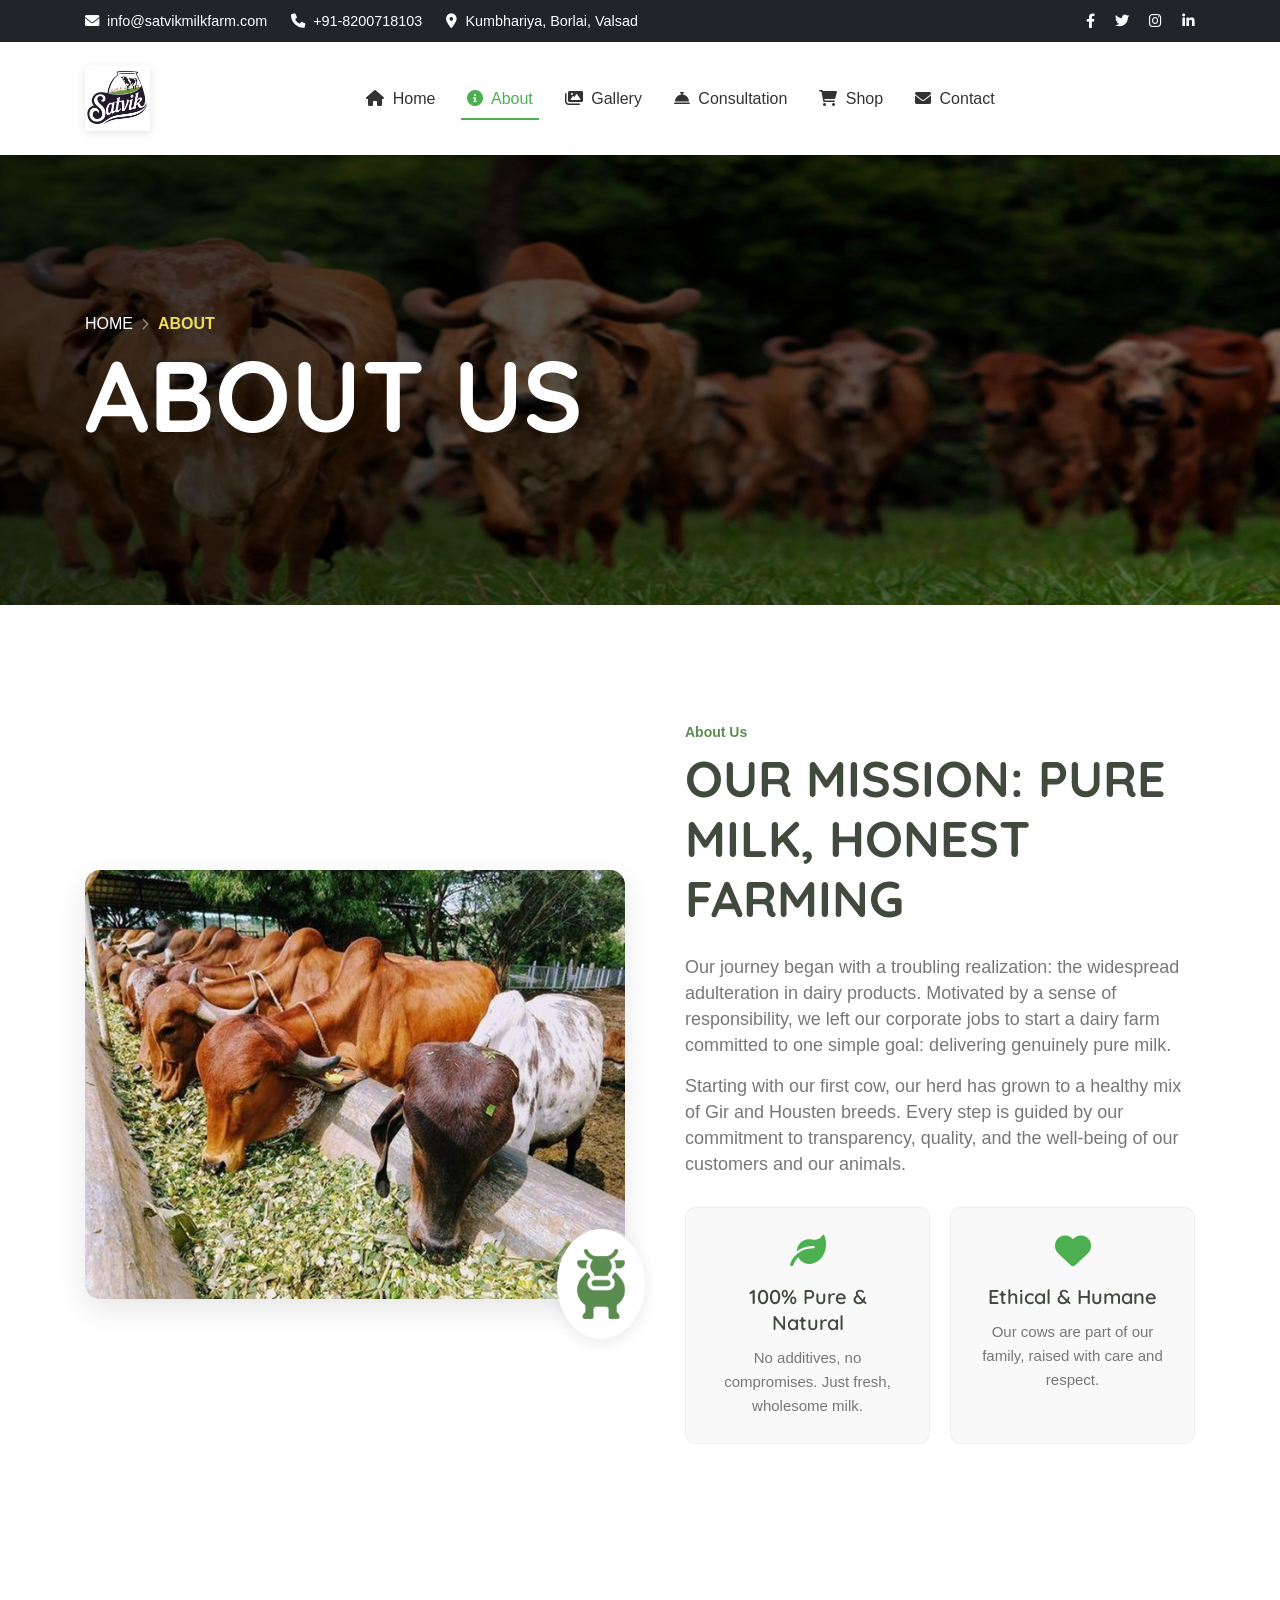
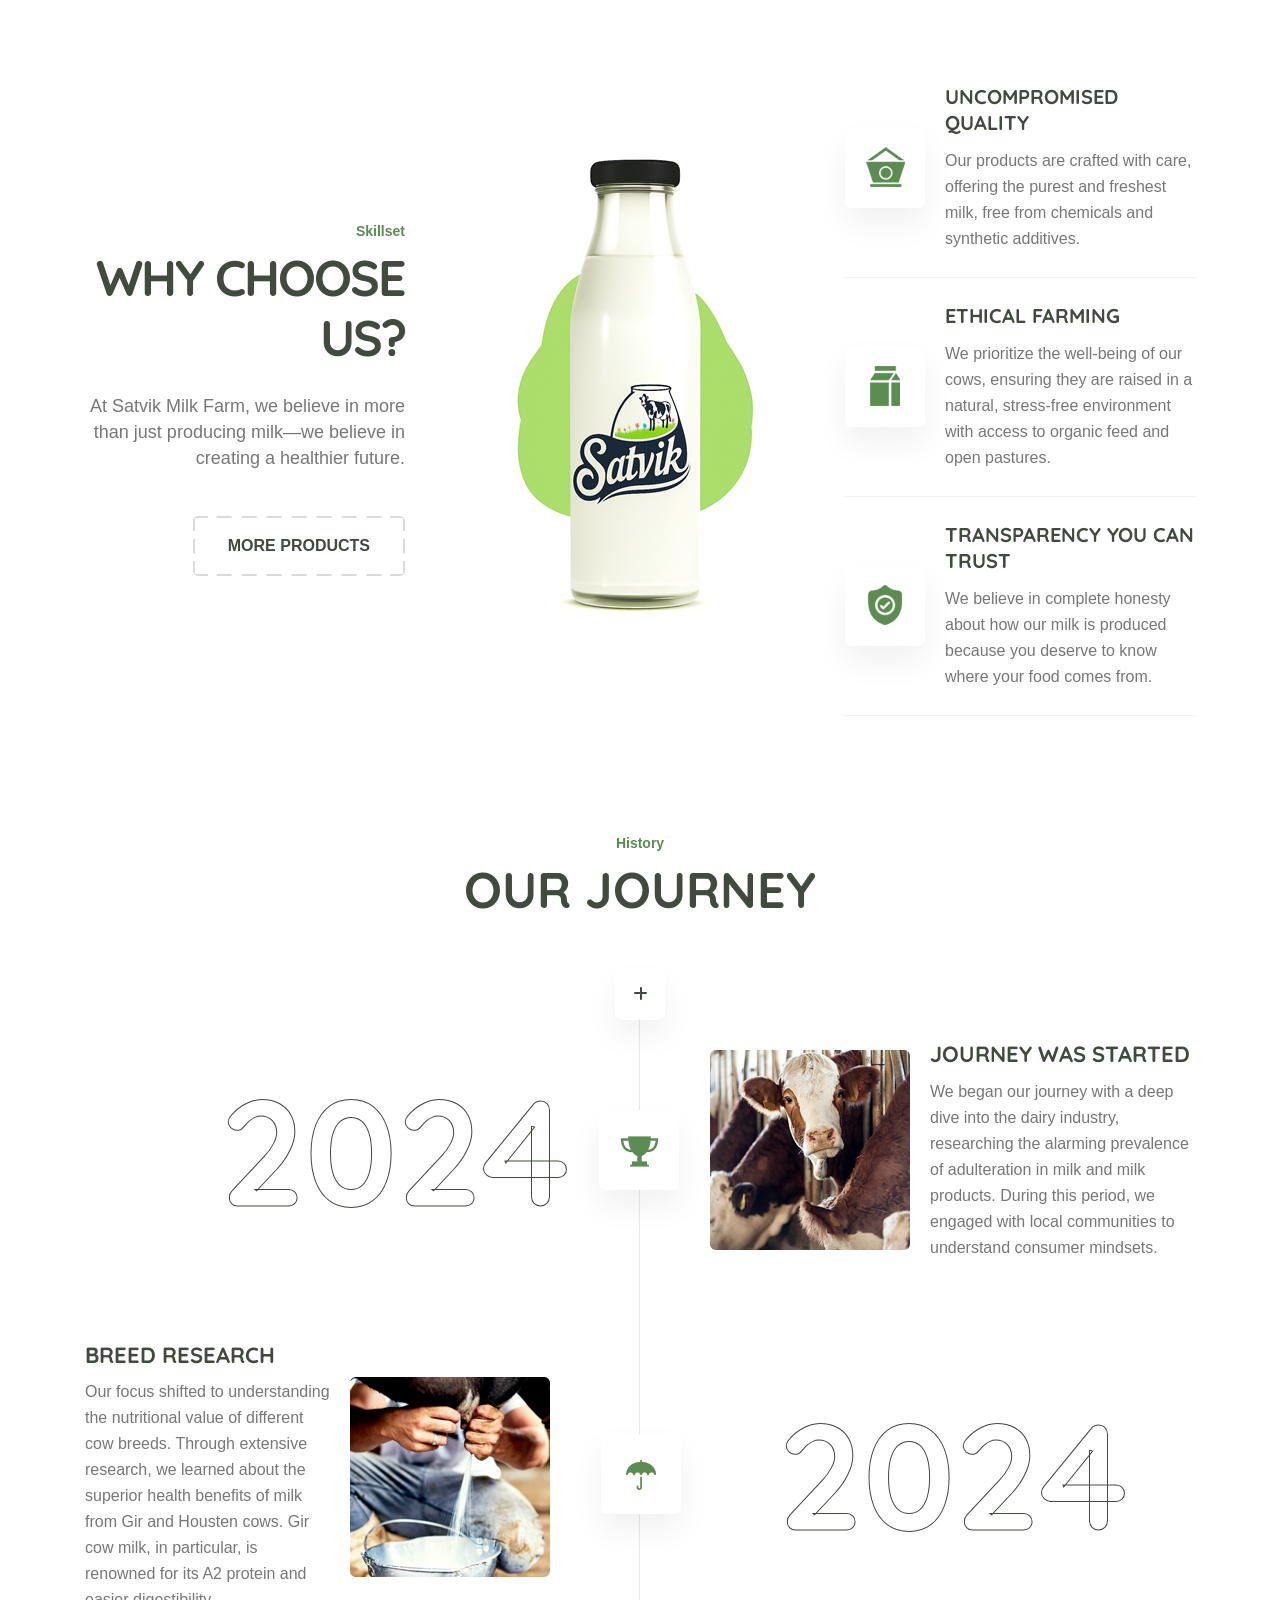
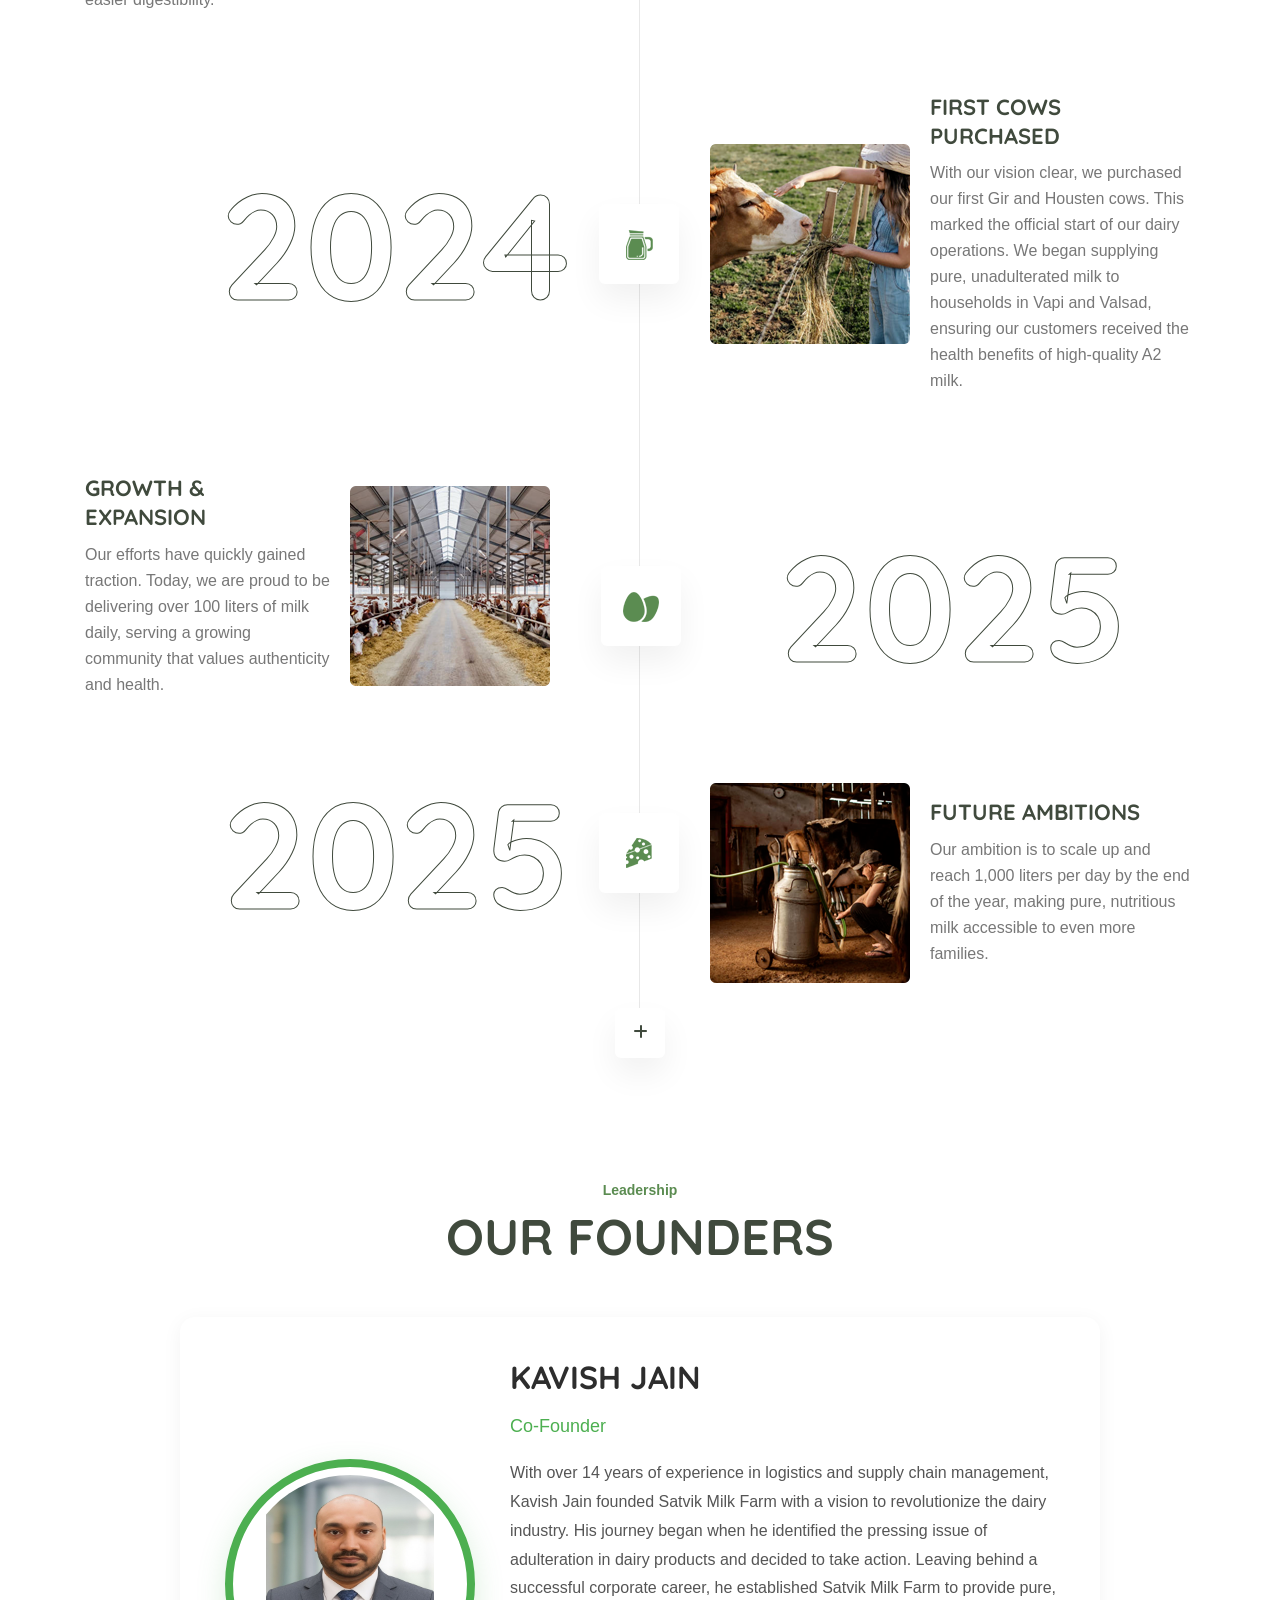
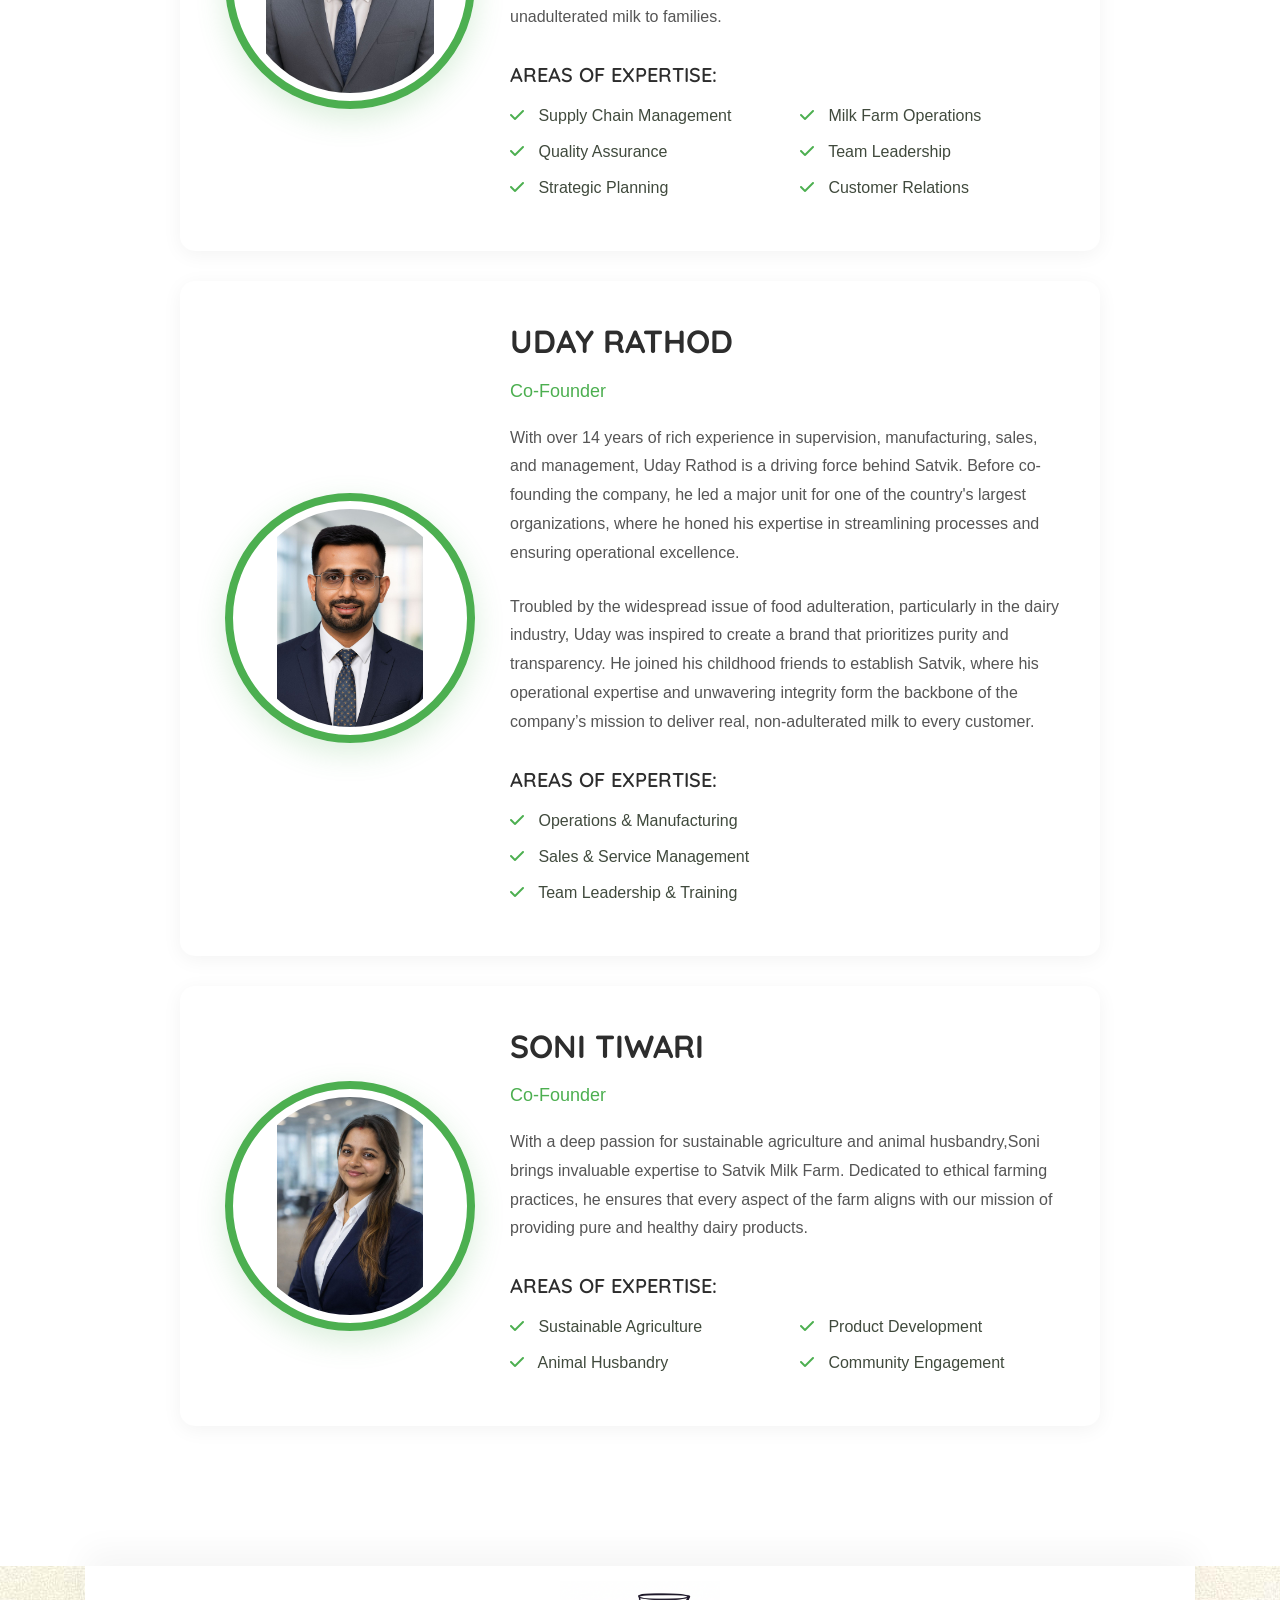
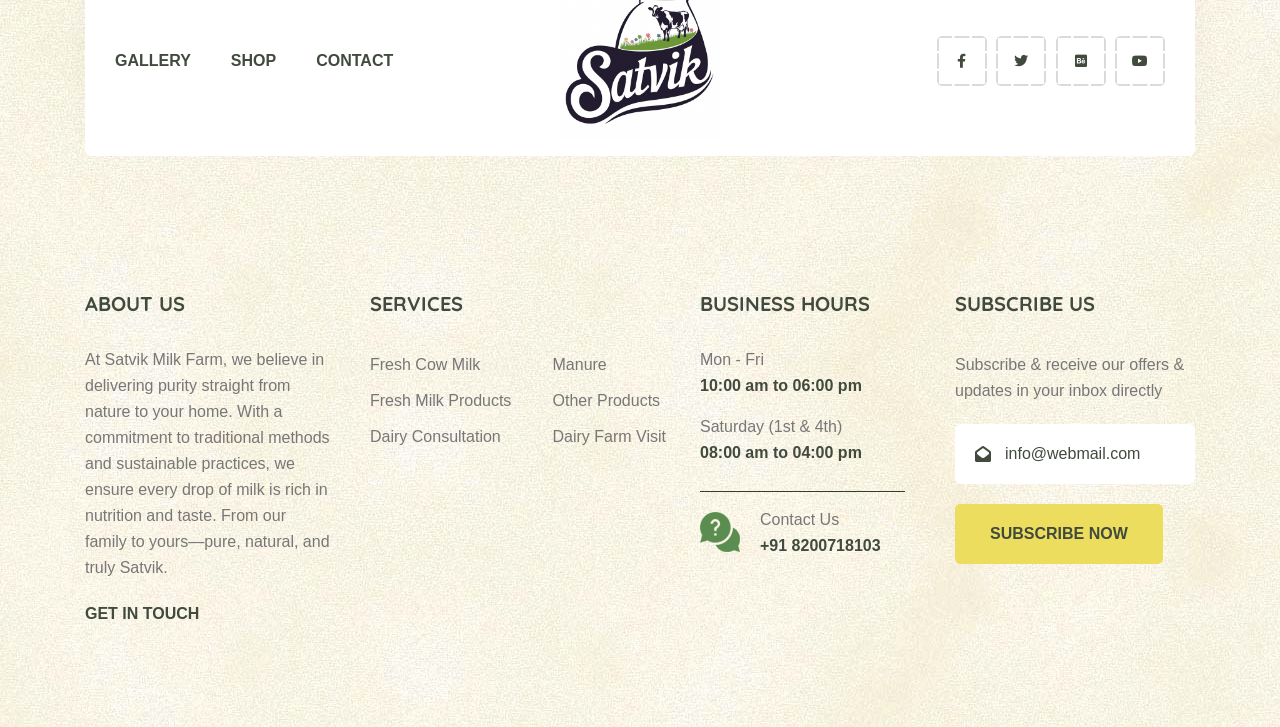
==== commit a7e99fd0: "Update references from 'Dairy Farm' to 'Milk Farm'" ====
--- a/about.html
+++ b/about.html
@@ -302,7 +302,7 @@
       <nav class="navbar navbar-expand-lg navbar-light bg-white shadow-sm sticky-top py-3">
         <div class="container">
           <a class="navbar-brand" href="index.html">
-            <img src="assets/img/logo/logo (1).png" alt="Satvik Dairy" style="height: 65px; filter: drop-shadow(0 2px 4px rgba(0,0,0,0.1));">
+            <img src="assets/img/logo/logo (1).png" alt="Satvik Milk Farm" style="height: 65px; filter: drop-shadow(0 2px 4px rgba(0,0,0,0.1));">
           </a>
           
           <button class="navbar-toggler border-0" type="button" data-bs-toggle="collapse" data-bs-target="#navbarNav">
@@ -429,7 +429,7 @@
                   <span class="bd-sub__title">Skillset</span>
                   <h2 class="bd-section__title s-2 mb-25">Why Choose Us?</h2>
                   <p class="bd-section__paragraph">
-                    At Satvik Dairy Farm, we believe in more than just producing
+                    At Satvik Milk Farm, we believe in more than just producing
                     milk—we believe in creating a healthier future.
                   </p>
                 </div>
@@ -781,12 +781,12 @@
                         "
                       >
                         With over 14 years of experience in logistics and supply
-                        chain management, Kavish Jain founded Satvik Dairy Farm
+                        chain management, Kavish Jain founded Satvik Milk Farm
                         with a vision to revolutionize the dairy industry. His
                         journey began when he identified the pressing issue of
                         adulteration in dairy products and decided to take
                         action. Leaving behind a successful corporate career, he
-                        established Satvik Dairy Farm to provide pure,
+                        established Satvik Milk Farm to provide pure,
                         unadulterated milk to families.
                       </p>
                       <div
@@ -835,7 +835,7 @@
                                   class="fas fa-check"
                                   style="color: #4caf50; margin-right: 10px"
                                 ></i>
-                                Dairy Farm Operations
+                                Milk Farm Operations
                               </li>
                               <li style="margin-bottom: 10px">
                                 <i
@@ -1042,7 +1042,7 @@
                           margin-bottom: 25px;
                         "
                       >
-                        With a deep passion for sustainable agriculture and animal husbandry,Soni brings invaluable expertise to Satvik Dairy Farm. Dedicated to ethical farming practices, he ensures that every aspect of the farm aligns with our mission of providing pure and healthy dairy products.
+                        With a deep passion for sustainable agriculture and animal husbandry,Soni brings invaluable expertise to Satvik Milk Farm. Dedicated to ethical farming practices, he ensures that every aspect of the farm aligns with our mission of providing pure and healthy dairy products.
                       </p>
                       <div
                         class="bd-founder__expertise"
@@ -1170,7 +1170,7 @@
                     </div>
                     <div class="bd-footer__paragraph">
                       <p>
-                        At Satvik Dairy Farm, we believe in delivering purity
+                        At Satvik Milk Farm, we believe in delivering purity
                         straight from nature to your home. With a commitment to
                         traditional methods and sustainable practices, we ensure
                         every drop of milk is rich in nutrition and taste. From
